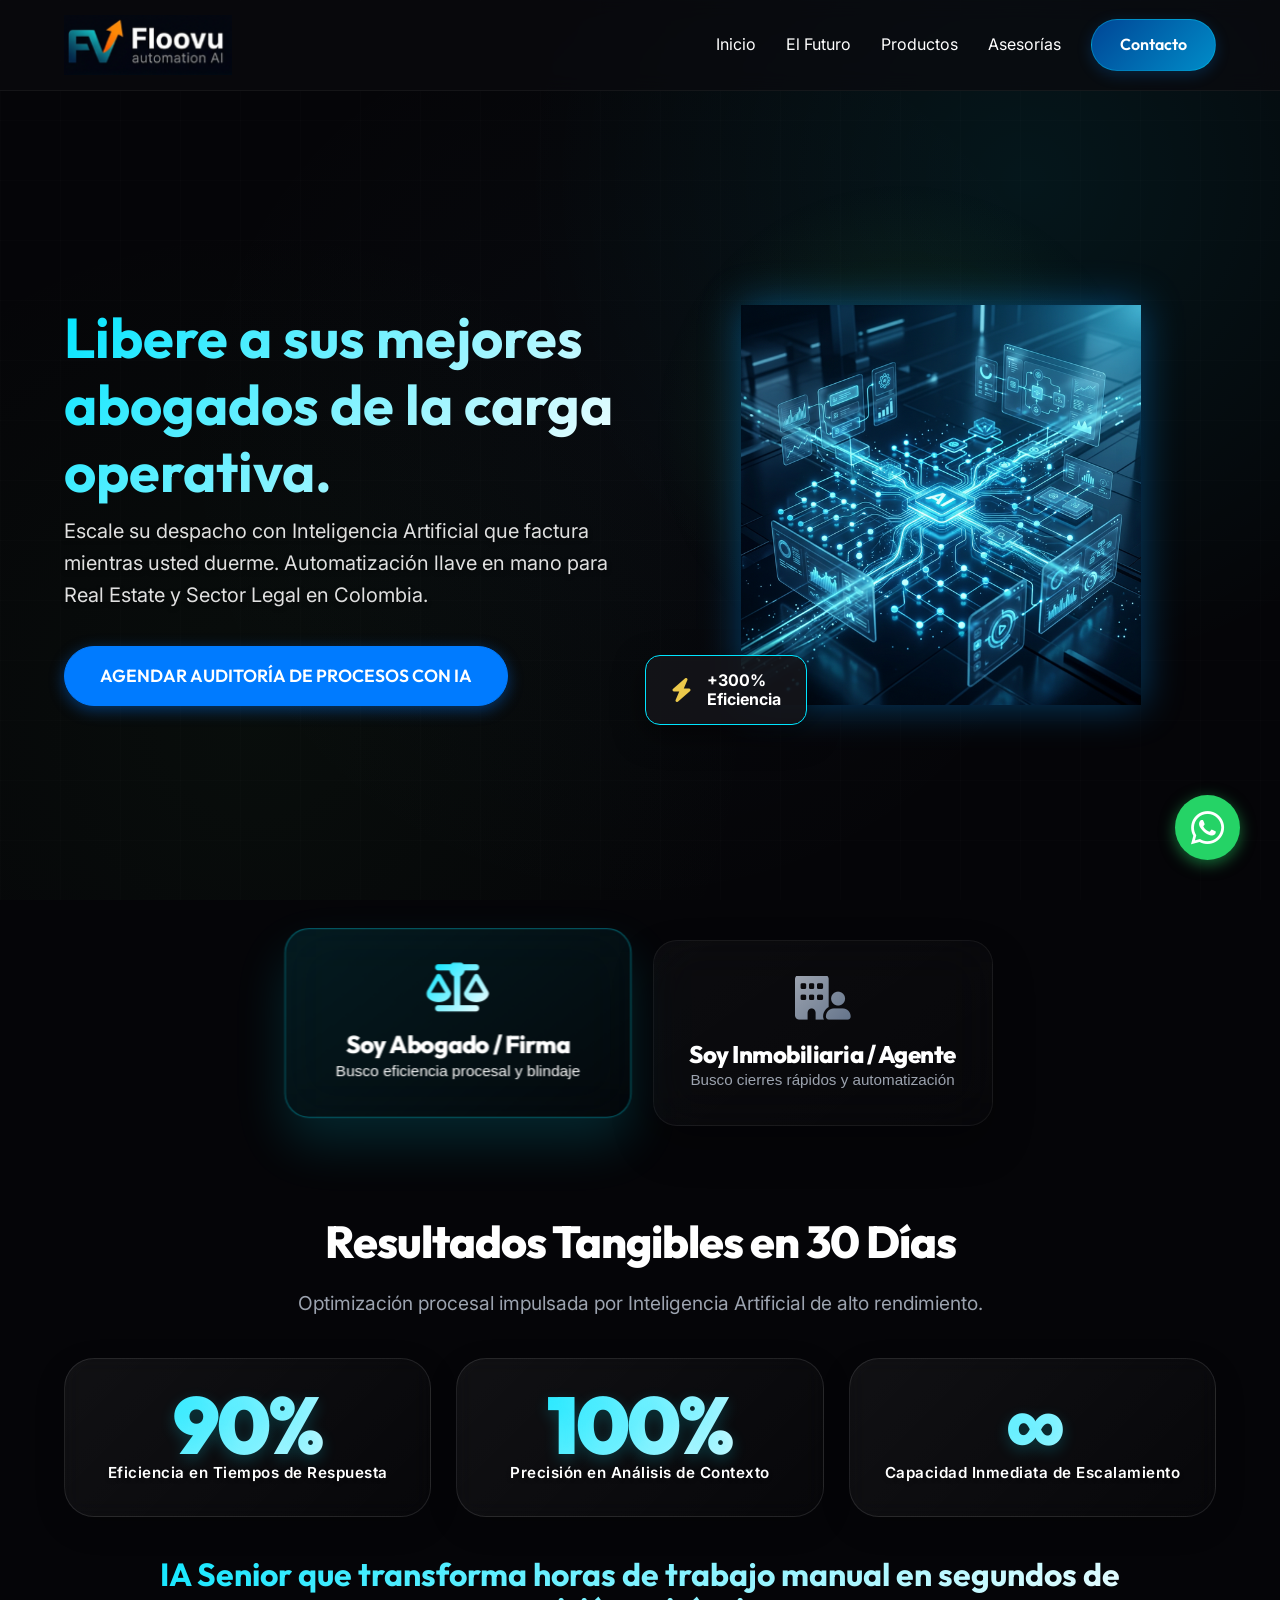
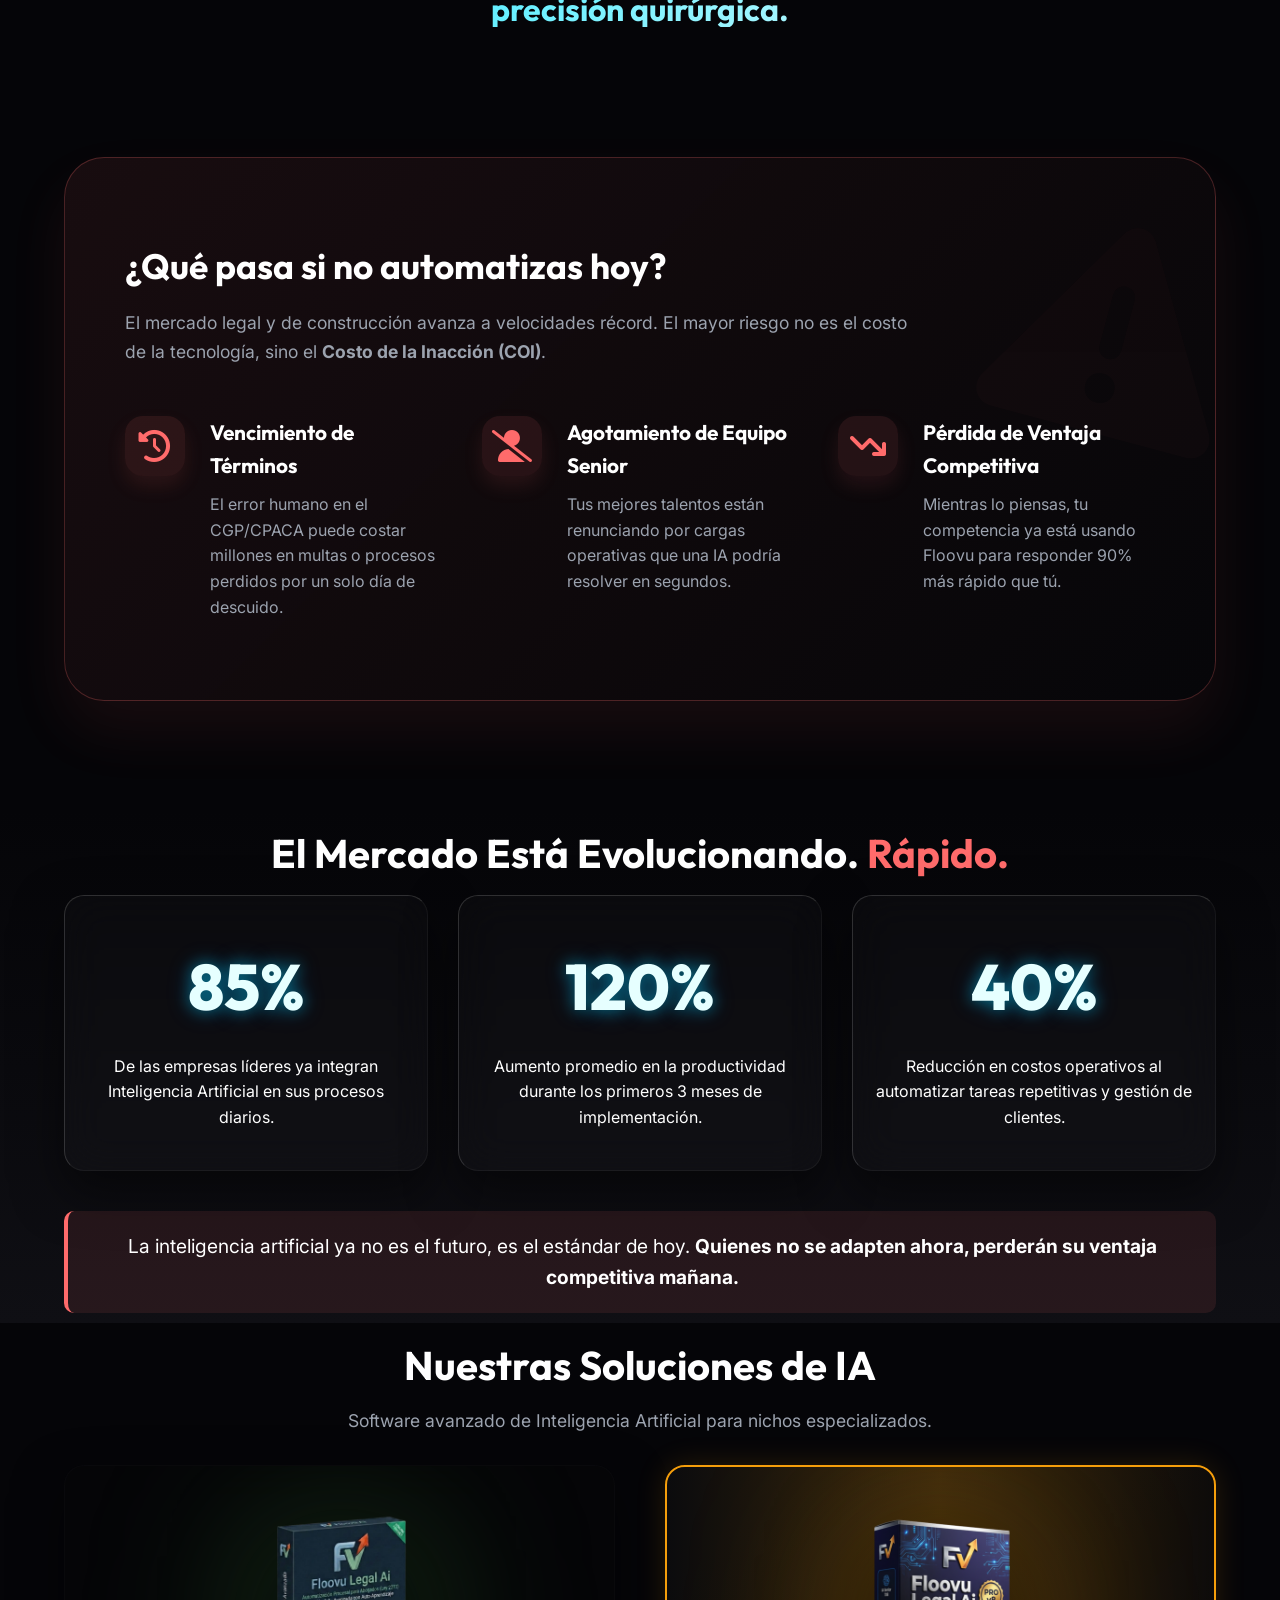
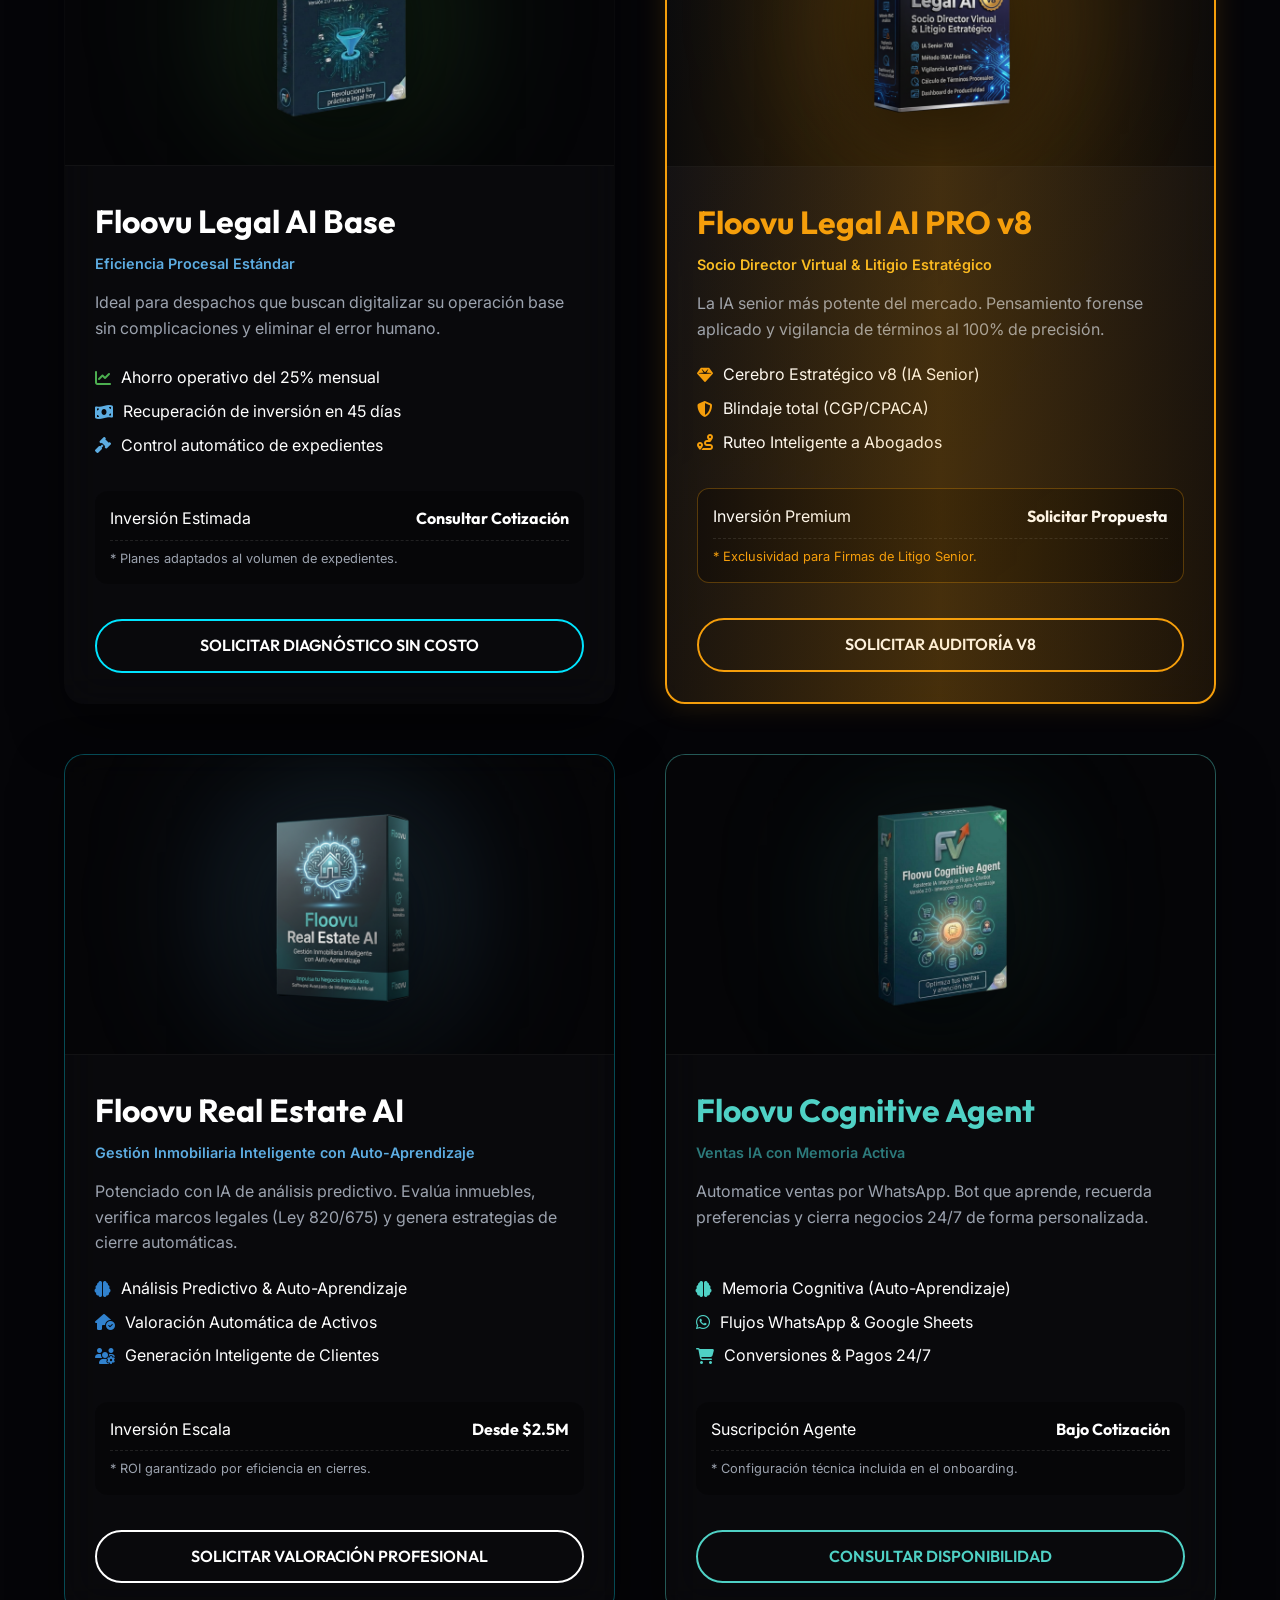
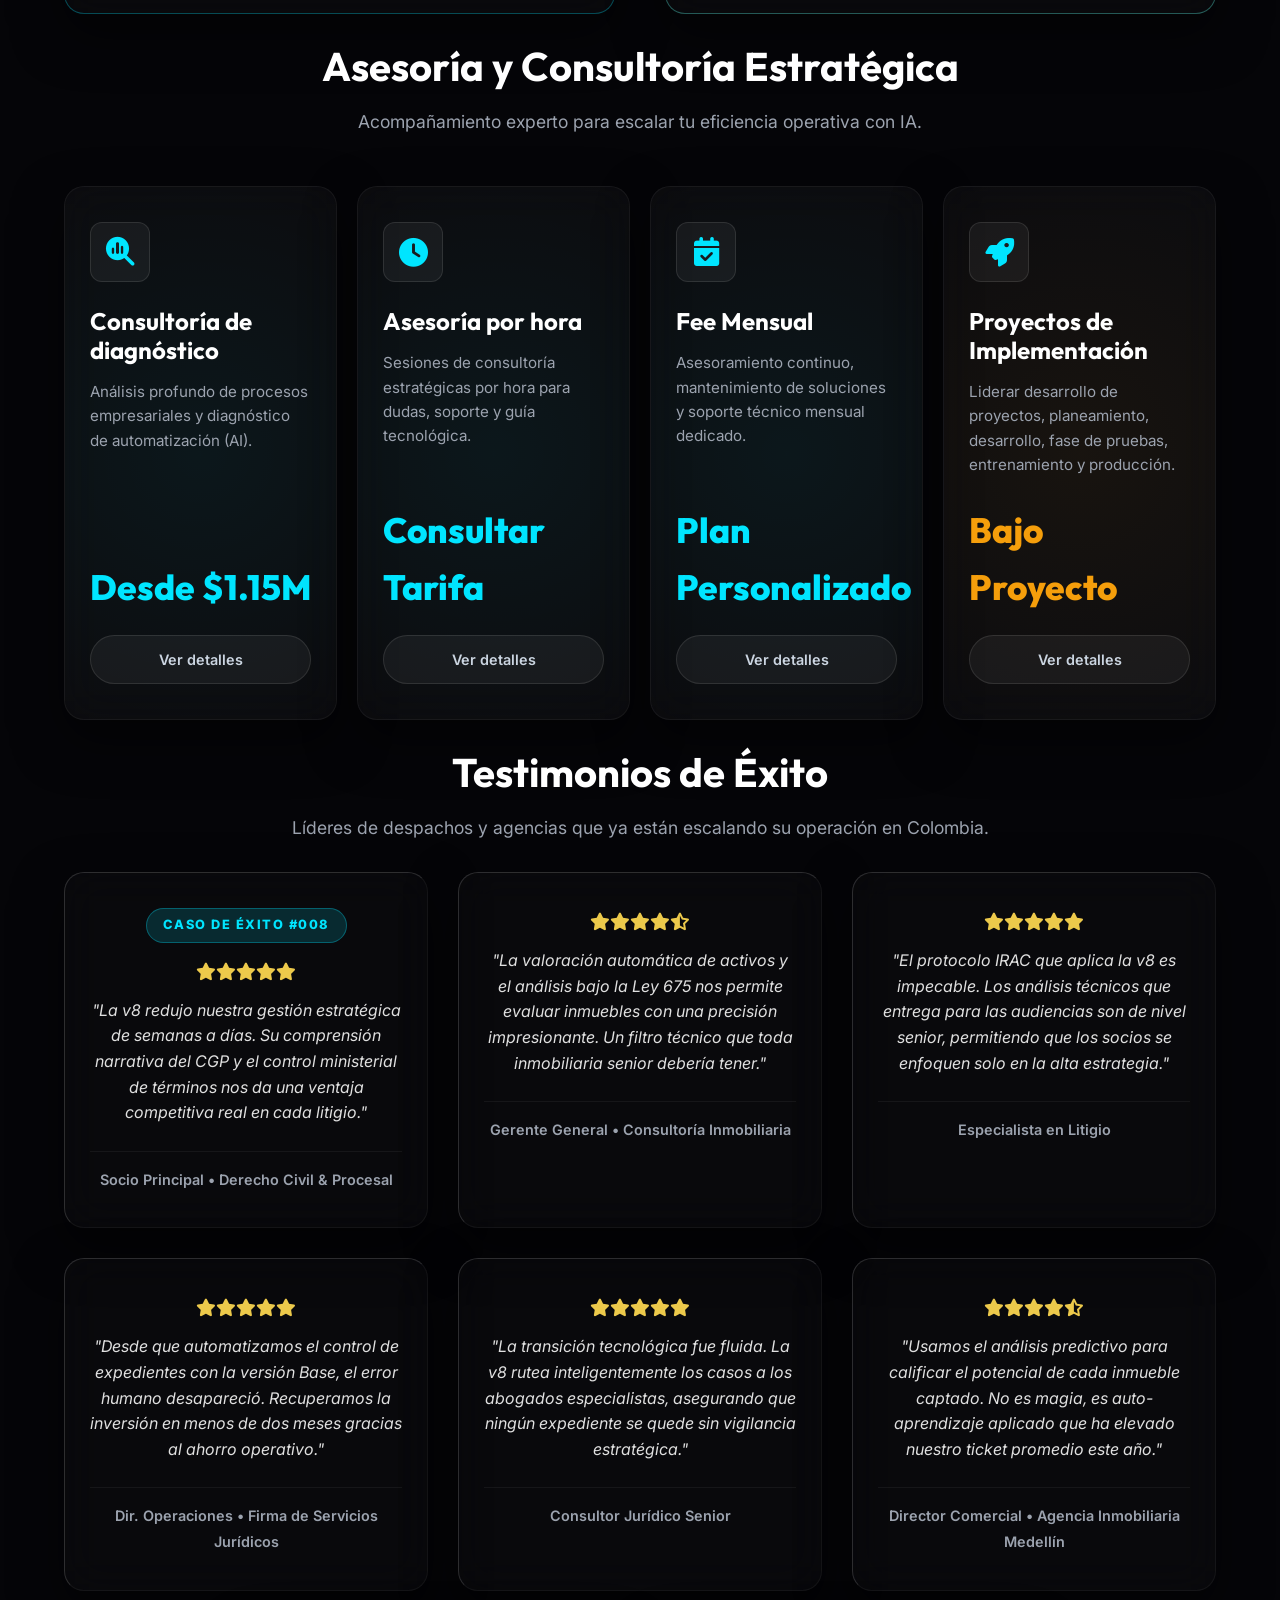
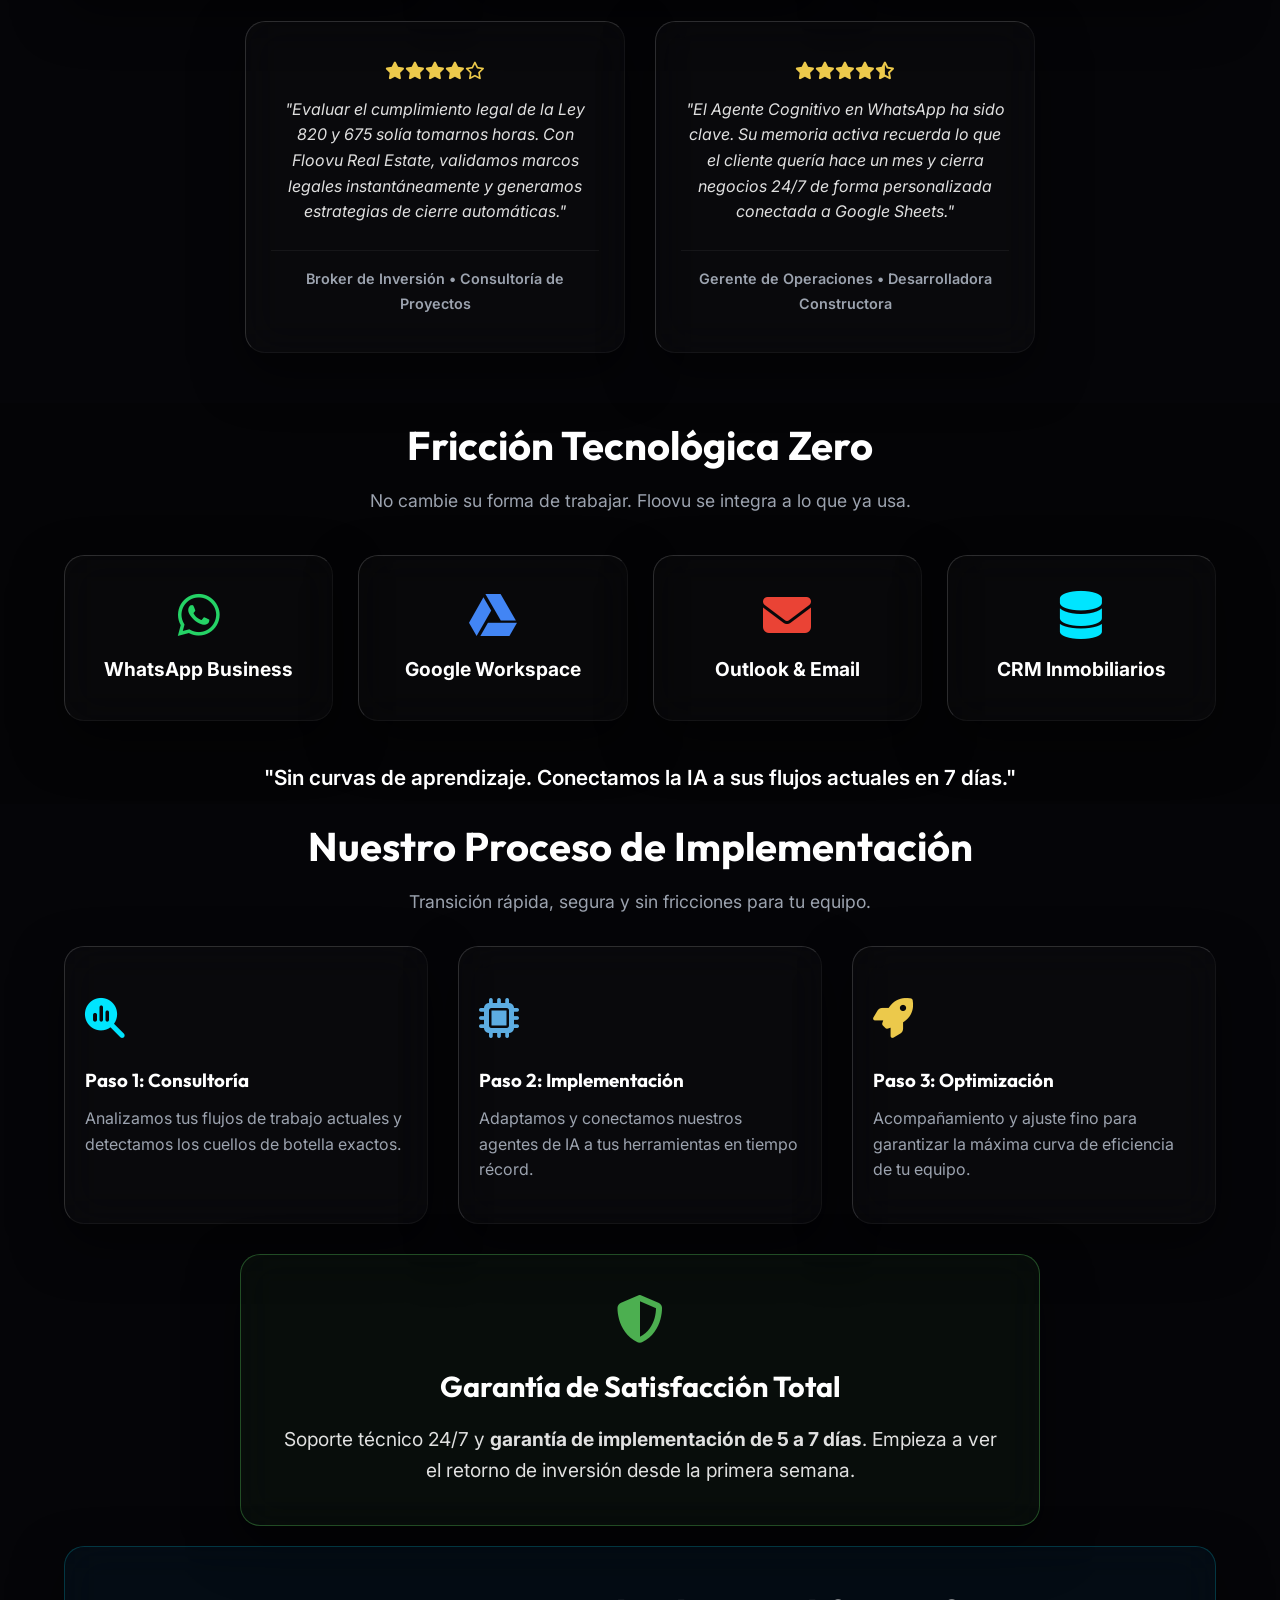
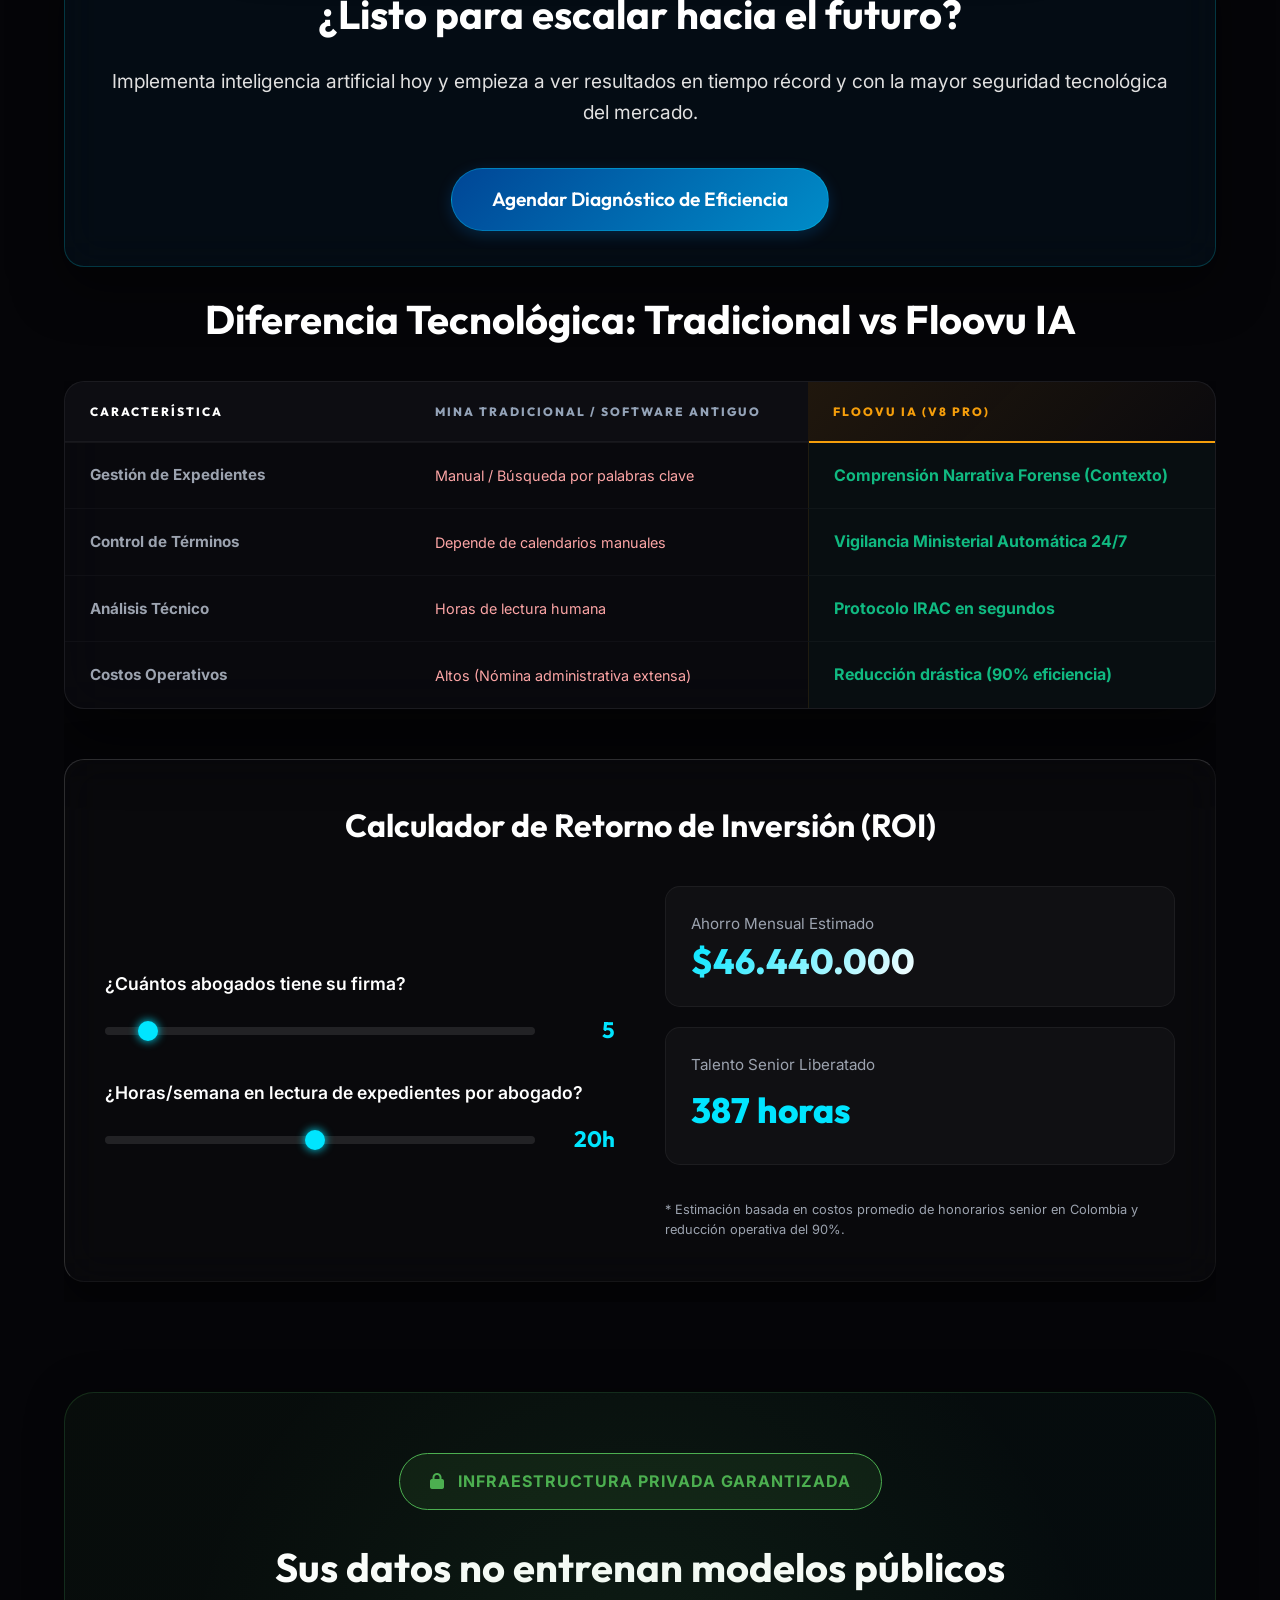
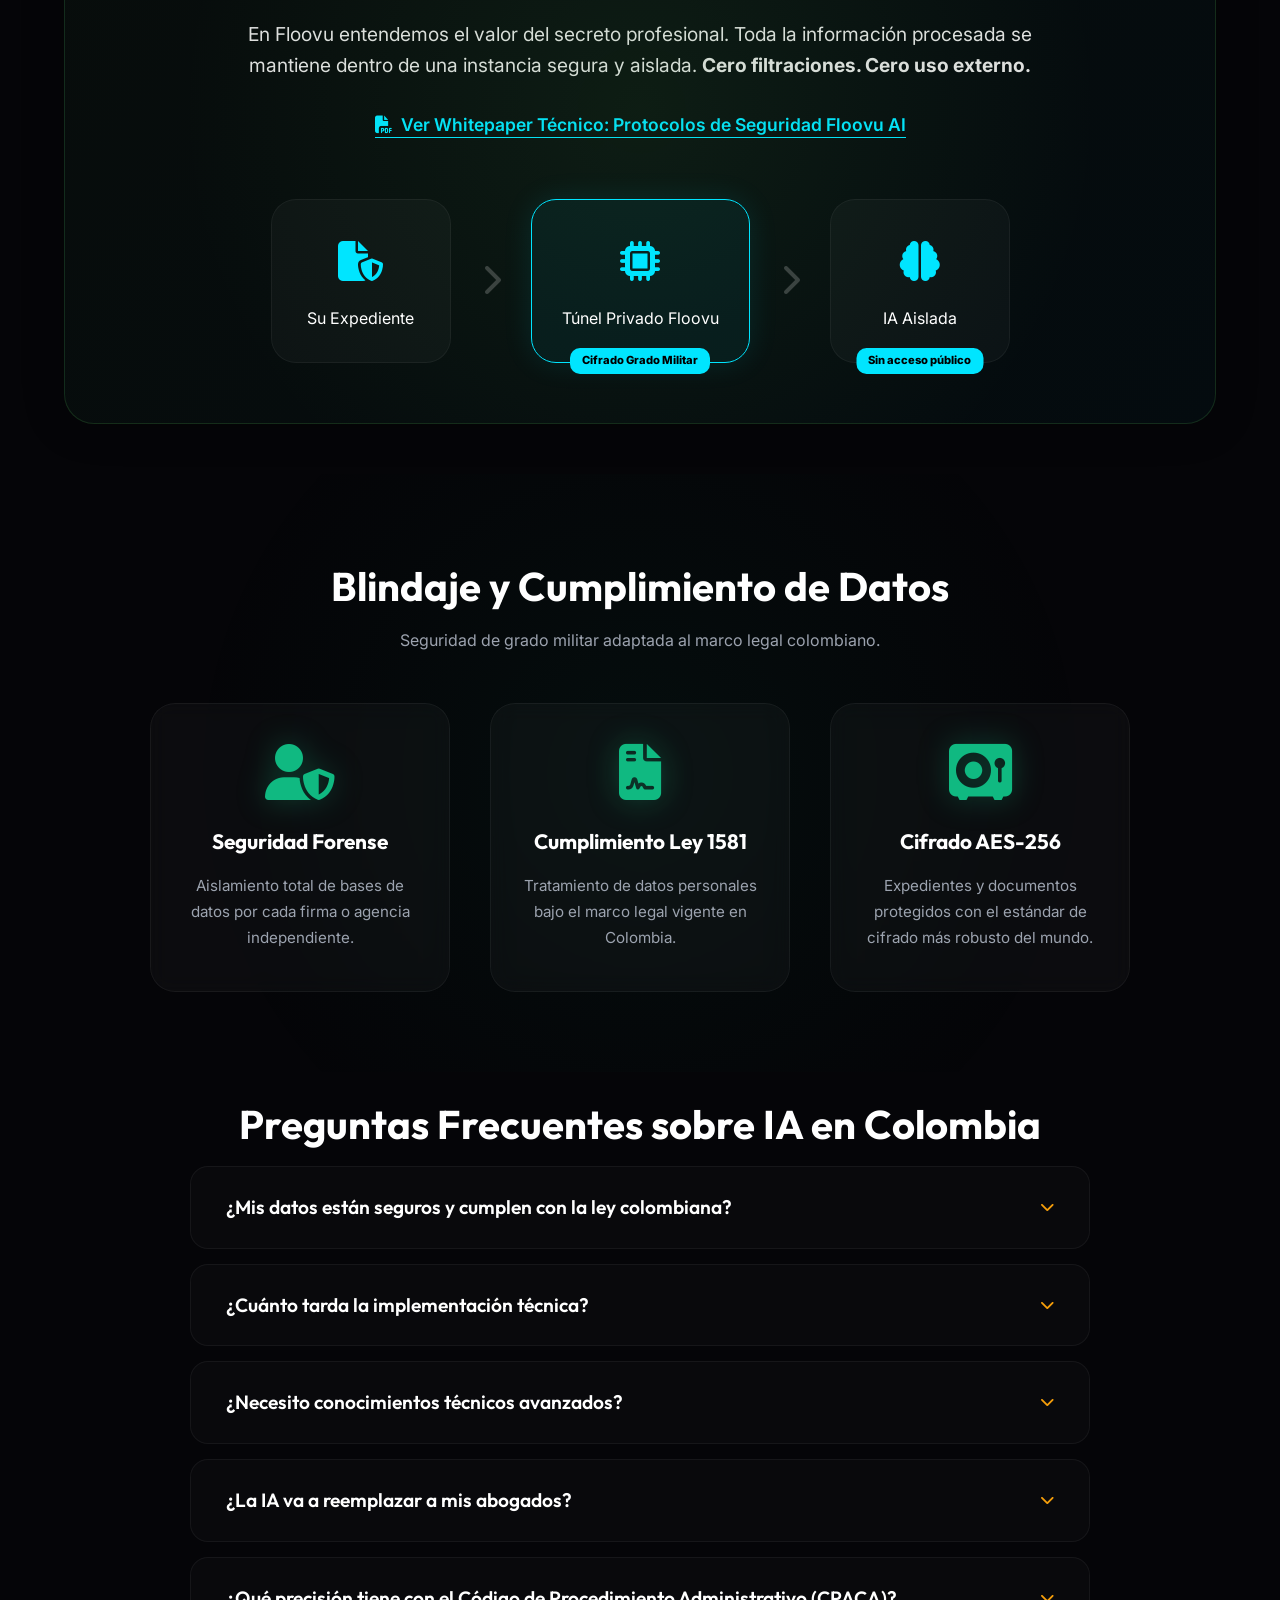
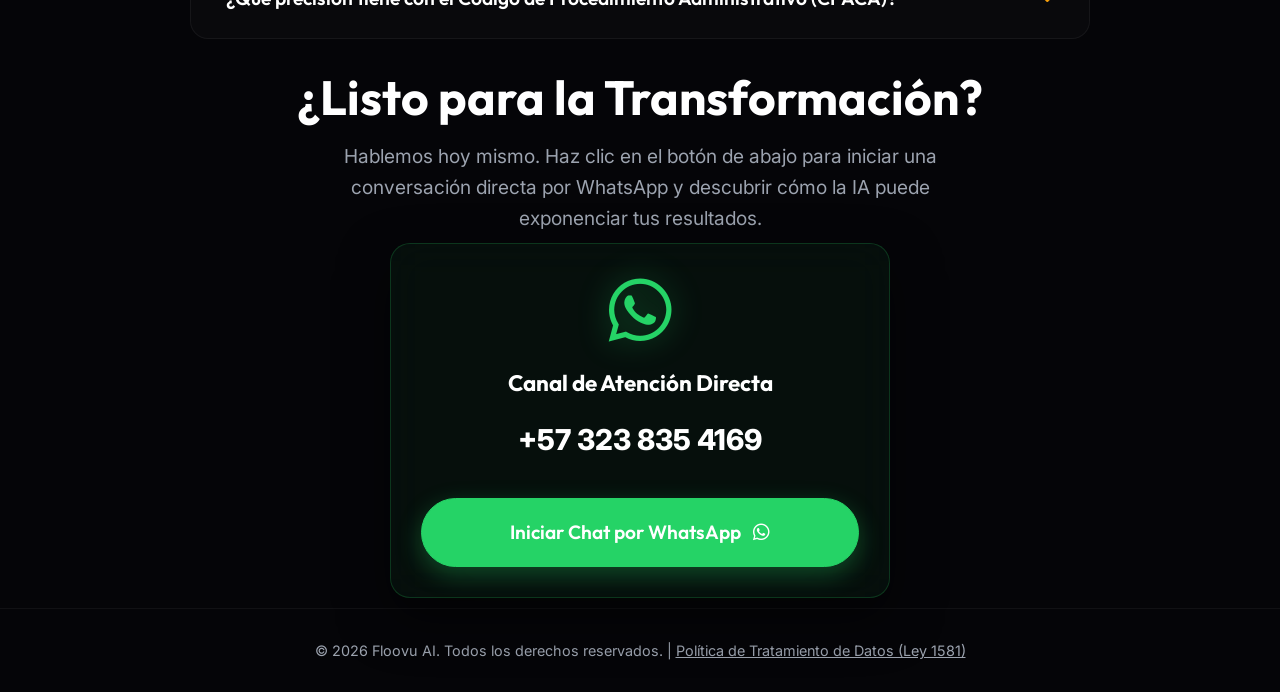
==== index.html @ e055b5ac "Strategic enhancements: Interactive ROI calculator, Zero Friction integrations, and Security Flow vi" ====
<!DOCTYPE html>
<html lang="es">

<head>
    <meta charset="UTF-8">
    <meta name="viewport" content="width=device-width, initial-scale=1.0">
    <meta name="description"
        content="Floovu AI. Soluciones de Inteligencia Artificial para automatización procesal en bufetes legales y agencias de Real Estate. Escala hoy mismo.">
    <meta name="keywords"
        content="Inteligencia artificial, automatizacion, Floovu AI, Legal AI, Real Estate AI, software">
    <meta property="og:title" content="Floovu AI | Automatización Inteligente">
    <meta property="og:description"
        content="Automatiza tus tareas repetitivas y potencia tu crecimiento con Inteligencia Artificial.">
    <meta property="og:type" content="website">
    <link rel="icon" type="image/png" href="images/favicon.png?v=2">
    <link rel="shortcut icon" href="images/favicon.png?v=2">
    <link rel="apple-touch-icon" href="images/favicon.png?v=2">
    <title>Floovu AI | Automatización Inteligente</title>
    <link rel="stylesheet" href="styles.css">
    <link
        href="https://fonts.googleapis.com/css2?family=Inter:wght@300;400;600;800&family=Outfit:wght@400;700&display=swap"
        rel="stylesheet">
    <link rel="stylesheet" href="https://cdnjs.cloudflare.com/ajax/libs/font-awesome/6.4.0/css/all.min.css">
    <link href="https://unpkg.com/aos@2.3.1/dist/aos.css" rel="stylesheet">
</head>

<body>
    <!-- Navbar -->
    <nav class="navbar glassmorphism">
        <div class="container nav-container">
            <a href="#inicio" class="logo-wrapper">
                <img src="images/logo.png" alt="Floovu AI" class="logo-main-img" style="height: 60px; width: auto;">
            </a>
            <ul class="nav-links">
                <li><a href="#inicio">Inicio</a></li>
                <li><a href="#estadisticas">El Futuro</a></li>
                <li><a href="#productos">Productos</a></li>
                <li><a href="#asesorias">Asesorías</a></li>
                <li><a href="#contacto" class="btn btn-primary">Contacto</a></li>
            </ul>
        </div>
    </nav>

    <!-- Inicio / Hero Section -->
    <section id="inicio" class="hero section">
        <div class="container hero-content">
            <div class="hero-text" data-aos="fade-right" data-aos-duration="1000">
                <h1 class="gradient-text" style="line-height: 1.2;">Libere a sus mejores abogados de la carga operativa.
                </h1>
                <p
                    style="color: #e0e0e0; text-shadow: 0 2px 4px rgba(0,0,0,0.5); font-size: 1.25rem; margin-bottom: 35px; line-height: 1.6;">
                    Escale su despacho con Inteligencia Artificial que factura mientras usted duerme. Automatización
                    llave en mano para Real Estate y Sector Legal en Colombia.</p>
                <div class="hero-buttons">
                    <a href="#contacto" class="btn btn-primary btn-cta"
                        style="font-size: 1.1rem; padding: 15px 35px; background: #007BFF; border-color: #007BFF; box-shadow: 0 4px 15px rgba(0,123,255,0.4); text-transform: uppercase;">Agendar Auditoría de Procesos con IA</a>
                </div>
            </div>
            <div class="hero-image glass-panel" data-aos="fade-left" data-aos-duration="1200"
                style="padding: 0; overflow: visible; border: none; background: transparent; backdrop-filter: none; -webkit-backdrop-filter: none; box-shadow: none;">
                <img src="images/hero-new.png" alt="Tecnología Floovu"
                    style="width: 100%; height: auto; max-height: 400px; object-fit: contain; filter: drop-shadow(0 0 20px rgba(0,150,255,0.4)); position: relative; z-index: 1;">
                <div class="hero-stats" style="z-index: 5;">
                    <div class="stat-item">
                        <i class="fa-solid fa-bolt" style="color: #ecc94b;"></i>
                        <span>+300% <br>Eficiencia</span>
                    </div>
                </div>
            </div>
        </div>
        <div class="bg-glow"></div>
    </section>

    <!-- Punto 7: Efecto Espejo (Selector de Perfil) -->
    <section class="section" style="padding-top: 0;">
        <div class="container">
            <div class="profile-selector" data-aos="fade-up">
                <button class="profile-btn active" onclick="filterProfile('legal')">
                    <i class="fa-solid fa-scale-balanced"></i>
                    <div>
                        <h4>Soy Abogado / Firma</h4>
                        <p>Busco eficiencia procesal y blindaje</p>
                    </div>
                </button>
                <button class="profile-btn" onclick="filterProfile('realestate')">
                    <i class="fa-solid fa-building-user"></i>
                    <div>
                        <h4>Soy Inmobiliaria / Agente</h4>
                        <p>Busco cierres rápidos y automatización</p>
                    </div>
                </button>
            </div>
        </div>
    </section>

    <!-- Problema - Solución -->
    <section id="problema" class="section flex-center">
        <div class="container text-center" data-aos="fade-up">
            <h2 style="font-size: 2.8rem; margin-bottom: 10px; color: #fff; font-weight: 800; letter-spacing: -1px;">
                Resultados Tangibles en 30 Días</h2>
            <p
                style="color: var(--text-muted); font-size: 1.2rem; margin-bottom: 25px; max-width: 800px; margin-left: auto; margin-right: auto;">
                Optimización procesal impulsada por Inteligencia Artificial de alto rendimiento.</p>

            <div class="impact-grid">
                <div class="impact-card">
                    <span class="impact-percent gradient-text">90%</span>
                    <p style="color: #fff; font-weight: 600;">Eficiencia en Tiempos de Respuesta</p>
                </div>
                <div class="impact-card">
                    <span class="impact-percent gradient-text">100%</span>
                    <p style="color: #fff; font-weight: 600;">Precisión en Análisis de Contexto</p>
                </div>
                <div class="impact-card">
                    <span class="impact-percent gradient-text">∞</span>
                    <p style="color: #fff; font-weight: 600;">Capacidad Inmediata de Escalamiento</p>
                </div>
            </div>

            <h3 class="gradient-text" style="font-size: 2rem; margin-top: 40px; padding: 0 5%; font-weight: 700;">IA
                Senior que transforma horas de trabajo manual en segundos de precisión quirúrgica.</h3>
        </div>
    </section>

    <!-- Punto 1: Costo de Inacción (COI) -->
    <section id="coi" class="section">
        <div class="container">
            <div class="coi-section" data-aos="zoom-in">
                <h2 style="font-size: 2.2rem; color: #fff; margin-bottom: 15px;">¿Qué pasa si no automatizas hoy?</h2>
                <p style="color: var(--text-muted); font-size: 1.1rem; max-width: 800px;">El mercado legal y de construcción avanza a velocidades récord. El mayor riesgo no es el costo de la tecnología, sino el <strong>Costo de la Inacción (COI)</strong>.</p>
                
                <div class="coi-grid">
                    <div class="coi-item">
                        <div class="coi-icon"><i class="fa-solid fa-clock-rotate-left"></i></div>
                        <div class="coi-text">
                            <h4>Vencimiento de Términos</h4>
                            <p>El error humano en el CGP/CPACA puede costar millones en multas o procesos perdidos por un solo día de descuido.</p>
                        </div>
                    </div>
                    <div class="coi-item">
                        <div class="coi-icon"><i class="fa-solid fa-user-slash"></i></div>
                        <div class="coi-text">
                            <h4>Agotamiento de Equipo Senior</h4>
                            <p>Tus mejores talentos están renunciando por cargas operativas que una IA podría resolver en segundos.</p>
                        </div>
                    </div>
                    <div class="coi-item">
                        <div class="coi-icon"><i class="fa-solid fa-arrow-trend-down"></i></div>
                        <div class="coi-text">
                            <h4>Pérdida de Ventaja Competitiva</h4>
                            <p>Mientras lo piensas, tu competencia ya está usando Floovu para responder 90% más rápido que tú.</p>
                        </div>
                    </div>
                </div>
            </div>
        </div>
    </section>

    <!-- Urgency & Statistics -->
    <section id="estadisticas" class="statistics section">
        <div class="container text-center">
            <h2 class="sub-heading" data-aos="fade-up">El Mercado Está Evolucionando. <span
                    class="warning-text">Rápido.</span></h2>
            <div class="stats-grid">
                <div class="stat-card glass-panel fade-up" data-aos="zoom-in" data-aos-delay="100">
                    <div class="stat-number">85%</div>
                    <p>De las empresas líderes ya integran Inteligencia Artificial en sus procesos diarios.</p>
                </div>
                <div class="stat-card glass-panel fade-up delay-1" data-aos="zoom-in" data-aos-delay="250">
                    <div class="stat-number">120%</div>
                    <p>Aumento promedio en la productividad durante los primeros 3 meses de implementación.</p>
                </div>
                <div class="stat-card glass-panel fade-up delay-2" data-aos="zoom-in" data-aos-delay="400">
                    <div class="stat-number">40%</div>
                    <p>Reducción en costos operativos al automatizar tareas repetitivas y gestión de clientes.</p>
                </div>
            </div>
            <p class="urgency-message" data-aos="fade-up">La inteligencia artificial ya no es el futuro, es el estándar
                de hoy.
                <strong>Quienes no se adapten ahora, perderán su ventaja competitiva mañana.</strong>
            </p>
        </div>
    </section>

    <!-- Productos Section -->
    <section id="productos" class="products section">
        <div class="container">
            <h2 class="section-title text-center" data-aos="fade-up">Nuestras Soluciones de IA</h2>
            <p class="section-subtitle text-center" data-aos="fade-up" data-aos-delay="100">Software avanzado de
                Inteligencia Artificial para nichos
                especializados.</p>

            <div class="products-grid">
                <!-- Legal AI -->
                <div class="product-card glass-panel legal-card profile-legal" data-aos="flip-left" data-aos-duration="1000">
                    <div class="product-image-container shimmer-ia">
                        <a href="legal-ai-base.html" target="_blank"
                            style="display: flex; align-items: center; justify-content: center; width: 100%; height: 100%; z-index: 10; position: relative; text-decoration: none;">
                            <img src="images/legal-ai.png" alt="Floovu Legal AI Colombia"
                                class="product-img parallax-img">
                            <div class="glow-effect green-glow" style="pointer-events: none;"></div>
                        </a>
                    </div>
                    <div class="product-info">
                        <h3>Floovu Legal AI Base</h3>
                        <p class="version">Eficiencia Procesal Estándar</p>
                        <p class="product-desc">Ideal para despachos que buscan digitalizar su operación base sin
                            complicaciones y eliminar el error humano.</p>

                        <ul class="features-list">
                            <li><i class="fa-solid fa-chart-line" style="color: #4CAF50;"></i> Ahorro operativo del 25%
                                mensual</li>
                            <li><i class="fa-solid fa-money-bill-wave"></i> Recuperación de inversión en 45 días</li>
                            <li><i class="fa-solid fa-gavel"></i> Control automático de expedientes</li>
                        </ul>

                        <div class="pricing">
                            <div class="price-item">
                                <span class="label">Inversión Estimada</span>
                                <span class="amount">Consultar Cotización</span>
                            </div>
                            <div class="price-item" style="border: none;">
                                <p style="font-size: 0.8rem; color: var(--text-muted); width: 100%;">* Planes adaptados al volumen de expedientes.</p>
                            </div>
                        </div>
                        <a href="#contacto" class="btn btn-outline border-green">SOLICITAR DIAGNÓSTICO SIN COSTO</a>
                    </div>
                </div>

                <!-- Legal AI PRO v8 (NUEVO - PREMIUM) -->
                <div class="product-card glass-panel premium-card profile-legal" data-aos="zoom-in" data-aos-duration="1200">
                    <div class="product-image-container shimmer-ia">
                        <a href="legal-ai-pro-v8.html" target="_blank"
                            style="display: flex; align-items: center; justify-content: center; width: 100%; height: 100%; z-index: 10; position: relative; text-decoration: none;">
                            <img src="images/legal-ai-pro-v8.png" alt="Floovu Legal AI PRO v8 Premium"
                                class="product-img parallax-img">
                            <div class="glow-effect gold-glow" style="pointer-events: none;"></div>
                        </a>
                    </div>
                    <div class="product-info">
                        <h3 style="color: #f59e0b;">Floovu Legal AI PRO v8</h3>
                        <p class="version" style="color: #fbbf24;">Socio Director Virtual & Litigio Estratégico</p>
                        <p class="product-desc">La IA senior más potente del mercado. Pensamiento forense aplicado y
                            vigilancia de términos al 100% de precisión.</p>

                        <ul class="features-list">
                            <li><i class="fa-solid fa-gem" style="color: #f59e0b;"></i> Cerebro Estratégico v8 (IA
                                Senior)</li>
                            <li><i class="fa-solid fa-shield-halved" style="color: #f59e0b;"></i> Blindaje total
                                (CGP/CPACA)</li>
                            <li><i class="fa-solid fa-route" style="color: #f59e0b;"></i> Ruteo Inteligente a Abogados
                            </li>
                        </ul>

                        </ul>

                        <div class="pricing shimmer-ia" style="border: 1px solid rgba(245, 158, 11, 0.3);">
                            <div class="price-item">
                                <span class="label">Inversión Premium</span>
                                <span class="amount">Solicitar Propuesta</span>
                            </div>
                            <div class="price-item" style="border: none;">
                                <p style="font-size: 0.8rem; color: #f59e0b; width: 100%;">* Exclusividad para Firmas de Litigo Senior.</p>
                            </div>
                        </div>
                        <a href="legal-ai-pro-v8.html" target="_blank" class="btn btn-outline border-gold">SOLICITAR AUDITORÍA V8</a>
                    </div>
                </div>

                <!-- Real Estate AI -->
                <div class="product-card glass-panel real-estate-card profile-realestate" data-aos="flip-right" data-aos-duration="1000">
                    <div class="product-image-container shimmer-ia">
                        <a href="real-estate.html" target="_blank"
                            style="display: flex; align-items: center; justify-content: center; width: 100%; height: 100%; z-index: 10; position: relative; text-decoration: none;">
                            <img src="images/real-estate-ai.png" alt="Floovu Real Estate AI Colombia"
                                class="product-img parallax-img">
                            <div class="glow-effect blue-glow" style="pointer-events: none;"></div>
                        </a>
                    </div>
                    <div class="product-info">
                        <h3>Floovu Real Estate AI</h3>
                        <p class="version">Gestión Inmobiliaria Inteligente con Auto-Aprendizaje</p>
                        <p class="product-desc">Potenciado con IA de análisis predictivo. Evalúa inmuebles, verifica marcos legales (Ley 820/675) y genera estrategias de cierre automáticas.</p>

                        <ul class="features-list">
                            <li><i class="fa-solid fa-brain" style="color: #3182ce;"></i> Análisis Predictivo & Auto-Aprendizaje</li>
                            <li><i class="fa-solid fa-house-circle-check" style="color: #3182ce;"></i> Valoración Automática de Activos</li>
                            <li><i class="fa-solid fa-users-gear" style="color: #3182ce;"></i> Generación Inteligente de Clientes</li>
                        </ul>

                        <div class="pricing">
                            <div class="price-item">
                                <span class="label">Inversión Escala</span>
                                <span class="amount">Desde $2.5M</span>
                            </div>
                            <div class="price-item" style="border: none;">
                                <p style="font-size: 0.8rem; color: var(--text-muted); width: 100%;">* ROI garantizado por eficiencia en cierres.</p>
                            </div>
                        </div>
                        <a href="#contacto" class="btn btn-outline border-blue">SOLICITAR VALORACIÓN PROFESIONAL</a>
                    </div>
                </div>

                <!-- Cognitive Agent -->
                <div class="product-card glass-panel profile-legal profile-realestate" data-aos="flip-up" data-aos-duration="1200" style="border-color: rgba(79, 209, 197, 0.4);">
                    <div class="product-image-container shimmer-ia">
                        <a href="cognitive-agent.html" target="_blank"
                            style="display: flex; align-items: center; justify-content: center; width: 100%; height: 100%; z-index: 10; position: relative; text-decoration: none;">
                            <img src="images/cognitive-agent.png" alt="Floovu Cognitive Agent"
                                class="product-img parallax-img" style="border-radius: 12px; height: 100%; width: auto; object-fit: contain;">
                            <div class="glow-effect" style="pointer-events: none; background: radial-gradient(circle, rgba(79, 209, 197, 0.4) 0%, transparent 70%);"></div>
                        </a>
                    </div>
                    <div class="product-info">
                        <h3 style="color: #4FD1C5;">Floovu Cognitive Agent</h3>
                        <p class="version" style="color: #2C7A7B;">Ventas IA con Memoria Activa</p>
                        <p class="product-desc">Automatice ventas por WhatsApp. Bot que aprende, recuerda preferencias y cierra negocios 24/7 de forma personalizada.</p>

                        <ul class="features-list">
                            <li><i class="fa-solid fa-brain" style="color: #4FD1C5;"></i> Memoria Cognitiva (Auto-Aprendizaje)</li>
                            <li><i class="fa-brands fa-whatsapp" style="color: #4FD1C5;"></i> Flujos WhatsApp & Google Sheets</li>
                            <li><i class="fa-solid fa-cart-shopping" style="color: #4FD1C5;"></i> Conversiones & Pagos 24/7</li>
                        </ul>

                        <div class="pricing">
                            <div class="price-item">
                                <span class="label">Suscripción Agente</span>
                                <span class="amount">Bajo Cotización</span>
                            </div>
                            <div class="price-item" style="border: none;">
                                <p style="font-size: 0.8rem; color: var(--text-muted); width: 100%;">* Configuración técnica incluida en el onboarding.</p>
                            </div>
                        </div>
                        <a href="cognitive-agent.html" target="_blank" class="btn btn-outline" style="border-color: #4FD1C5; color: #4FD1C5;">CONSULTAR DISPONIBILIDAD</a>
                    </div>
                </div>
            </div>
        </div>
    </section>

    <!-- Asesoría y Consultoría -->
    <section id="asesorias" class="section">
        <div class="container">
            <h2 class="section-title text-center" data-aos="fade-up">Asesoría y Consultoría Estratégica</h2>
            <p class="section-subtitle text-center" data-aos="fade-up">Acompañamiento experto para escalar tu eficiencia
                operativa con IA.</p>

            <div class="consulting-grid">
                <!-- Diagnóstico -->
                <div class="consulting-card glass-panel highlight-cyan" data-aos="fade-up">
                    <div class="consulting-icon-box"><i class="fa-solid fa-magnifying-glass-chart"></i></div>
                    <h3>Consultoría de diagnóstico</h3>
                    <p>Análisis profundo de procesos empresariales y diagnóstico de automatización (AI).</p>
                    <div class="price">Desde $1.15M</div>
                    <a href="#contacto" class="consulting-btn">Ver detalles</a>
                </div>

                <!-- Por Hora -->
                <div class="consulting-card glass-panel highlight-cyan" data-aos="fade-up" data-aos-delay="100">
                    <div class="consulting-icon-box"><i class="fa-solid fa-clock"></i></div>
                    <h3>Asesoría por hora</h3>
                    <p>Sesiones de consultoría estratégicas por hora para dudas, soporte y guía tecnológica.</p>
                    <div class="price">Consultar Tarifa</div>
                    <a href="#contacto" class="consulting-btn">Ver detalles</a>
                </div>

                <!-- Fee Mensual -->
                <div class="consulting-card glass-panel highlight-cyan" data-aos="fade-up" data-aos-delay="200">
                    <div class="consulting-icon-box"><i class="fa-solid fa-calendar-check"></i></div>
                    <h3>Fee Mensual</h3>
                    <p>Asesoramiento continuo, mantenimiento de soluciones y soporte técnico mensual dedicado.</p>
                    <div class="price">Plan Personalizado</div>
                    <a href="#contacto" class="consulting-btn">Ver detalles</a>
                </div>

                <!-- Proyectos -->
                <div class="consulting-card glass-panel highlight-orange" data-aos="fade-up" data-aos-delay="300">
                    <div class="consulting-icon-box"><i class="fa-solid fa-rocket"></i></div>
                    <h3>Proyectos de Implementación</h3>
                    <p>Liderar desarrollo de proyectos, planeamiento, desarrollo, fase de pruebas, entrenamiento y
                        producción.</p>
                    <div class="price">Bajo Proyecto</div>
                    <a href="#contacto" class="consulting-btn">Ver detalles</a>
                </div>
            </div>
        </div>
    </section>

    <!-- Testimonios Section -->
    <section id="testimonios" class="section testimonials">
        <div class="container text-center">
            <h2 class="sub-heading" data-aos="fade-up">Testimonios de Éxito</h2>
            <p class="section-subtitle" data-aos="fade-up" data-aos-delay="100">Líderes de despachos y agencias que ya
                están escalando su operación en Colombia.</p>

            <div class="stats-grid"
                style="margin-top: 20px; display: flex; flex-wrap: wrap; justify-content: center; gap: 30px;">
                <!-- Testimonio 1 (Legal PRO v8) -->
                <div class="testimonial-card glass-panel fade-up profile-legal" data-aos="zoom-in" data-aos-delay="150"
                    style="padding: 35px 25px; flex: 1; min-width: 320px; max-width: 380px;">
                    <div class="case-tag">Caso de Éxito #008</div>
                    <div class="stars" style="color: #ecc94b; margin-bottom: 12px; font-size: 1.1rem;">
                        <i class="fa-solid fa-star"></i><i class="fa-solid fa-star"></i><i
                            class="fa-solid fa-star"></i><i class="fa-solid fa-star"></i><i
                            class="fa-solid fa-star"></i>
                    </div>
                    <p
                        style="font-style: italic; color: #e0e0e0; margin-bottom: 25px; font-size: 1rem; line-height: 1.6;">
                        "La v8 redujo nuestra gestión estratégica de semanas a días. Su comprensión narrativa del CGP y el control ministerial de términos nos da una ventaja competitiva real en cada litigio."</p>
                    <div class="author-info"
                        style="display: flex; align-items: center; justify-content: center; gap: 12px; border-top: 1px solid rgba(255,255,255,0.05); padding-top: 15px;">
                        <div style="text-align: center;">
                            <span style="font-size: 0.9rem; color: var(--text-muted); font-weight: 600;">Socio Principal • Derecho Civil & Procesal</span>
                        </div>
                    </div>
                </div>

                <!-- Testimonio 2 (Real Estate AI) -->
                <div class="testimonial-card glass-panel fade-up delay-1 profile-realestate" data-aos="zoom-in" data-aos-delay="250"
                    style="padding: 35px 25px; flex: 1; min-width: 320px; max-width: 380px;">
                    <div class="stars" style="color: #ecc94b; margin-bottom: 12px; font-size: 1.1rem;">
                        <i class="fa-solid fa-star"></i><i class="fa-solid fa-star"></i><i
                            class="fa-solid fa-star"></i><i class="fa-solid fa-star"></i><i
                            class="fa-solid fa-star-half-stroke"></i>
                    </div>
                    <p
                        style="font-style: italic; color: #e0e0e0; margin-bottom: 25px; font-size: 1rem; line-height: 1.6;">
                        "La valoración automática de activos y el análisis bajo la Ley 675 nos permite evaluar inmuebles con una precisión impresionante. Un filtro técnico que toda inmobiliaria senior debería tener."</p>
                    <div class="author-info"
                        style="display: flex; align-items: center; justify-content: center; gap: 12px; border-top: 1px solid rgba(255,255,255,0.05); padding-top: 15px;">
                        <div style="text-align: center;">
                            <span style="font-size: 0.9rem; color: var(--text-muted); font-weight: 600;">Gerente General • Consultoría Inmobiliaria</span>
                        </div>
                    </div>
                </div>

                <!-- Testimonio 3 (Legal PRO v8) -->
                <div class="testimonial-card glass-panel fade-up delay-2 profile-legal" data-aos="zoom-in" data-aos-delay="350"
                    style="padding: 35px 25px; flex: 1; min-width: 320px; max-width: 380px;">
                    <div class="stars" style="color: #ecc94b; margin-bottom: 12px; font-size: 1.1rem;">
                        <i class="fa-solid fa-star"></i><i class="fa-solid fa-star"></i><i
                            class="fa-solid fa-star"></i><i class="fa-solid fa-star"></i><i
                            class="fa-solid fa-star"></i>
                    </div>
                    <p
                        style="font-style: italic; color: #e0e0e0; margin-bottom: 25px; font-size: 1rem; line-height: 1.6;">
                        "El protocolo IRAC que aplica la v8 es impecable. Los análisis técnicos que entrega para las audiencias son de nivel senior, permitiendo que los socios se enfoquen solo en la alta estrategia."</p>
                    <div class="author-info"
                        style="display: flex; align-items: center; justify-content: center; gap: 12px; border-top: 1px solid rgba(255,255,255,0.05); padding-top: 15px;">
                        <div style="text-align: center;">
                            <span style="font-size: 0.9rem; color: var(--text-muted); font-weight: 600;">Especialista en Litigio</span>
                        </div>
                    </div>
                </div>

                <!-- Testimonio 4 (Legal AI Base) -->
                <div class="testimonial-card glass-panel fade-up delay-3 profile-legal" data-aos="zoom-in" data-aos-delay="450"
                    style="padding: 35px 25px; flex: 1; min-width: 320px; max-width: 380px;">
                    <div class="stars" style="color: #ecc94b; margin-bottom: 12px; font-size: 1.1rem;">
                        <i class="fa-solid fa-star"></i><i class="fa-solid fa-star"></i><i
                            class="fa-solid fa-star"></i><i class="fa-solid fa-star"></i><i
                            class="fa-solid fa-star"></i>
                    </div>
                    <p
                        style="font-style: italic; color: #e0e0e0; margin-bottom: 25px; font-size: 1rem; line-height: 1.6;">
                        "Desde que automatizamos el control de expedientes con la versión Base, el error humano desapareció. Recuperamos la inversión en menos de dos meses gracias al ahorro operativo."</p>
                    <div class="author-info"
                        style="display: flex; align-items: center; justify-content: center; gap: 12px; border-top: 1px solid rgba(255,255,255,0.05); padding-top: 15px;">
                        <div style="text-align: center;">
                            <span style="font-size: 0.9rem; color: var(--text-muted); font-weight: 600;">Dir. Operaciones • Firma de Servicios Jurídicos</span>
                        </div>
                    </div>
                </div>

                <!-- Testimonio 5 (Legal PRO v8) -->
                <div class="testimonial-card glass-panel fade-up delay-4 profile-legal" data-aos="zoom-in" data-aos-delay="550"
                    style="padding: 35px 25px; flex: 1; min-width: 320px; max-width: 380px;">
                    <div class="stars" style="color: #ecc94b; margin-bottom: 12px; font-size: 1.1rem;">
                        <i class="fa-solid fa-star"></i><i class="fa-solid fa-star"></i><i
                            class="fa-solid fa-star"></i><i class="fa-solid fa-star"></i><i
                            class="fa-solid fa-star"></i>
                    </div>
                    <p
                        style="font-style: italic; color: #e0e0e0; margin-bottom: 25px; font-size: 1rem; line-height: 1.6;">
                        "La transición tecnológica fue fluida. La v8 rutea inteligentemente los casos a los abogados especialistas, asegurando que ningún expediente se quede sin vigilancia estratégica."</p>
                    <div class="author-info"
                        style="display: flex; align-items: center; justify-content: center; gap: 12px; border-top: 1px solid rgba(255,255,255,0.05); padding-top: 15px;">
                        <div style="text-align: center;">
                            <span style="font-size: 0.9rem; color: var(--text-muted); font-weight: 600;">Consultor Jurídico Senior</span>
                        </div>
                    </div>
                </div>

                <!-- Testimonio 6 (Real Estate AI) -->
                <div class="testimonial-card glass-panel fade-up profile-realestate" data-aos="zoom-in" data-aos-delay="600"
                    style="padding: 35px 25px; flex: 1; min-width: 320px; max-width: 380px;">
                    <div class="stars" style="color: #ecc94b; margin-bottom: 12px; font-size: 1.1rem;">
                        <i class="fa-solid fa-star"></i><i class="fa-solid fa-star"></i><i
                            class="fa-solid fa-star"></i><i class="fa-solid fa-star"></i><i
                            class="fa-solid fa-star-half-stroke"></i>
                    </div>
                    <p
                        style="font-style: italic; color: #e0e0e0; margin-bottom: 25px; font-size: 1rem; line-height: 1.6;">
                        "Usamos el análisis predictivo para calificar el potencial de cada inmueble captado. No es magia, es auto-aprendizaje aplicado que ha elevado nuestro ticket promedio este año."</p>
                    <div class="author-info"
                        style="display: flex; align-items: center; justify-content: center; gap: 12px; border-top: 1px solid rgba(255,255,255,0.05); padding-top: 15px;">
                        <div style="text-align: center;">
                            <span style="font-size: 0.9rem; color: var(--text-muted); font-weight: 600;">Director Comercial • Agencia Inmobiliaria Medellín</span>
                        </div>
                    </div>
                </div>

                <!-- Testimonio 7 (Real Estate AI) -->
                <div class="testimonial-card glass-panel fade-up profile-realestate" data-aos="zoom-in" data-aos-delay="650"
                    style="padding: 35px 25px; flex: 1; min-width: 320px; max-width: 380px;">
                    <div class="stars" style="color: #ecc94b; margin-bottom: 12px; font-size: 1.1rem;">
                        <i class="fa-solid fa-star"></i><i class="fa-solid fa-star"></i><i
                            class="fa-solid fa-star"></i><i class="fa-solid fa-star"></i><i
                            class="fa-regular fa-star"></i>
                    </div>
                    <p
                        style="font-style: italic; color: #e0e0e0; margin-bottom: 25px; font-size: 1rem; line-height: 1.6;">
                        "Evaluar el cumplimiento legal de la Ley 820 y 675 solía tomarnos horas. Con Floovu Real Estate, validamos marcos legales instantáneamente y generamos estrategias de cierre automáticas."</p>
                    <div class="author-info"
                        style="display: flex; align-items: center; justify-content: center; gap: 12px; border-top: 1px solid rgba(255,255,255,0.05); padding-top: 15px;">
                        <div style="text-align: center;">
                            <span style="font-size: 0.9rem; color: var(--text-muted); font-weight: 600;">Broker de Inversión • Consultoría de Proyectos</span>
                        </div>
                    </div>
                </div>

                <!-- Testimonio 8 (Cognitive Agent) -->
                <div class="testimonial-card glass-panel fade-up profile-realestate" data-aos="zoom-in" data-aos-delay="700"
                    style="padding: 35px 25px; flex: 1; min-width: 320px; max-width: 380px;">
                    <div class="stars" style="color: #ecc94b; margin-bottom: 12px; font-size: 1.1rem;">
                        <i class="fa-solid fa-star"></i><i class="fa-solid fa-star"></i><i
                            class="fa-solid fa-star"></i><i class="fa-solid fa-star"></i><i
                            class="fa-solid fa-star-half-stroke"></i>
                    </div>
                    <p
                        style="font-style: italic; color: #e0e0e0; margin-bottom: 25px; font-size: 1rem; line-height: 1.6;">
                        "El Agente Cognitivo en WhatsApp ha sido clave. Su memoria activa recuerda lo que el cliente quería hace un mes y cierra negocios 24/7 de forma personalizada conectada a Google Sheets."</p>
                    <div class="author-info"
                        style="display: flex; align-items: center; justify-content: center; gap: 12px; border-top: 1px solid rgba(255,255,255,0.05); padding-top: 15px;">
                        <div style="text-align: center;">
                            <span style="font-size: 0.9rem; color: var(--text-muted); font-weight: 600;">Gerente de Operaciones • Desarrolladora Constructora</span>
                        </div>
                    </div>
                </div>
            </div>
        </div>
    </section>

    <!-- Fricción Tecnológica Zero -->
    <section id="integraciones" class="section" style="background: rgba(0,0,0,0.2);">
        <div class="container">
            <h2 class="section-title text-center" data-aos="fade-up">Fricción Tecnológica Zero</h2>
            <p class="section-subtitle text-center" data-aos="fade-up">No cambie su forma de trabajar. Floovu se integra a lo que ya usa.</p>
            
            <div class="integration-grid" data-aos="fade-up">
                <div class="integration-item glass-panel">
                    <i class="fa-brands fa-whatsapp" style="color: #25D366;"></i>
                    <span>WhatsApp Business</span>
                </div>
                <div class="integration-item glass-panel">
                    <i class="fa-brands fa-google-drive" style="color: #4285F4;"></i>
                    <span>Google Workspace</span>
                </div>
                <div class="integration-item glass-panel">
                    <i class="fa-solid fa-envelope" style="color: #EA4335;"></i>
                    <span>Outlook & Email</span>
                </div>
                <div class="integration-item glass-panel">
                    <i class="fa-solid fa-database" style="color: var(--primary);"></i>
                    <span>CRM Inmobiliarios</span>
                </div>
            </div>
            
            <div class="text-center" style="margin-top: 40px;" data-aos="zoom-in">
                <p style="font-size: 1.3rem; color: #fff; font-weight: 600;">"Sin curvas de aprendizaje. Conectamos la IA a sus flujos actuales en 7 días."</p>
            </div>
        </div>
    </section>

    <!-- Metodología y Garantía -->
    <section id="metodologia" class="section">
        <div class="container">
            <h2 class="section-title text-center" data-aos="fade-up">Nuestro Proceso de Implementación</h2>
            <p class="section-subtitle text-center" data-aos="fade-up" data-aos-delay="100">Transición rápida, segura y
                sin fricciones para tu equipo.</p>

            <div class="stats-grid" style="margin-bottom: 30px;">
                <div class="stat-card glass-panel fade-up" data-aos="zoom-in" data-aos-delay="100">
                    <div style="font-size: 2.5rem; color: var(--primary); margin-bottom: 15px;"><i
                            class="fa-solid fa-magnifying-glass-chart"></i></div>
                    <h3>Paso 1: Consultoría</h3>
                    <p style="color: var(--text-muted); margin-top: 10px;">Analizamos tus flujos de trabajo actuales y
                        detectamos los cuellos de botella exactos.</p>
                </div>
                <div class="stat-card glass-panel fade-up delay-1" data-aos="zoom-in" data-aos-delay="250">
                    <div style="font-size: 2.5rem; color: var(--secondary); margin-bottom: 15px;"><i
                            class="fa-solid fa-microchip"></i></div>
                    <h3>Paso 2: Implementación</h3>
                    <p style="color: var(--text-muted); margin-top: 10px;">Adaptamos y conectamos nuestros agentes de IA
                        a tus herramientas en tiempo récord.</p>
                </div>
                <div class="stat-card glass-panel fade-up delay-2" data-aos="zoom-in" data-aos-delay="400">
                    <div style="font-size: 2.5rem; color: #ecc94b; margin-bottom: 15px;"><i
                            class="fa-solid fa-rocket"></i></div>
                    <h3>Paso 3: Optimización</h3>
                    <p style="color: var(--text-muted); margin-top: 10px;">Acompañamiento y ajuste fino para garantizar
                        la máxima curva de eficiencia de tu equipo.</p>
                </div>
            </div>

            <div class="glass-panel text-center" data-aos="fade-up"
                style="padding: 40px; border-color: rgba(76, 175, 80, 0.4); max-width: 800px; margin: 0 auto; background: rgba(76, 175, 80, 0.05);">
                <i class="fa-solid fa-shield-halved" style="font-size: 3rem; color: #4CAF50; margin-bottom: 20px;"></i>
                <h3 style="font-size: 1.8rem; margin-bottom: 15px;">Garantía de Satisfacción Total</h3>
                <p style="font-size: 1.2rem; color: #e0e0e0;">Soporte técnico 24/7 y <strong>garantía de implementación
                        de 5 a 7 días</strong>. Empieza a ver el retorno de inversión desde la primera semana.</p>
            </div>
        </div>
    </section>

    <!-- Mid CTA Banner -->
    <section class="cta-mid section text-center">
        <div class="container glass-panel"
            style="padding: 35px; background: rgba(0, 150, 255, 0.05); border-color: rgba(0, 229, 255, 0.2);">
            <h2 style="font-size: 2.5rem; margin-bottom: 20px;">¿Listo para escalar hacia el futuro?</h2>
            <p style="font-size: 1.2rem; color: #e0e0e0; margin-bottom: 40px;">Implementa inteligencia artificial hoy y
                empieza a ver resultados en tiempo récord y con la mayor seguridad tecnológica del mercado.</p>
            <a href="#contacto" class="btn btn-primary" style="font-size: 1.2rem; padding: 15px 40px;">Agendar Diagnóstico de Eficiencia</a>
        </div>
    </section>

    <!-- Comparativa Sección -->
    <section id="comparativa" class="section">
        <div class="container">
            <h2 class="section-title text-center" data-aos="fade-up">Diferencia Tecnológica: Tradicional vs Floovu IA
            </h2>
            <div class="comparison-wrapper" data-aos="fade-up">
                <div class="comparison-container glass-panel" style="padding: 0;">
                    <table class="comparison-table">
                        <thead>
                            <tr>
                                <th>Característica</th>
                                <th>Mina Tradicional / Software Antiguo</th>
                                <th>Floovu IA (v8 PRO)</th>
                            </tr>
                        </thead>
                        <tbody>
                            <tr>
                                <td>Gestión de Expedientes</td>
                                <td>Manual / Búsqueda por palabras clave</td>
                                <td class="floovu-pro-row">Comprensión Narrativa Forense (Contexto)</td>
                            </tr>
                            <tr>
                                <td>Control de Términos</td>
                                <td>Depende de calendarios manuales</td>
                                <td class="floovu-pro-row">Vigilancia Ministerial Automática 24/7</td>
                            </tr>
                            <tr>
                                <td>Análisis Técnico</td>
                                <td>Horas de lectura humana</td>
                                <td class="floovu-pro-row">Protocolo IRAC en segundos</td>
                            </tr>
                            <tr>
                                <td>Costos Operativos</td>
                                <td>Altos (Nómina administrativa extensa)</td>
                                <td class="floovu-pro-row">Reducción drástica (90% eficiencia)</td>
                            </tr>
                        </tbody>
                    </table>
                </div>

                <!-- ROI Calculator Widget -->
                <div class="roi-calculator glass-panel" data-aos="fade-up" style="margin-top: 50px; padding: 40px;">
                    <h3 class="text-center" style="font-size: 2rem; margin-bottom: 35px;">Calculador de Retorno de Inversión (ROI)</h3>
                    <div class="calculator-grid">
                        <div class="calc-inputs">
                            <div class="input-group">
                                <label>¿Cuántos abogados tiene su firma?</label>
                                <div class="slider-container">
                                    <input type="range" min="1" max="50" value="5" class="roi-slider" id="lawyers-slider">
                                    <span class="slider-value" id="lawyers-val">5</span>
                                </div>
                            </div>
                            <div class="input-group" style="margin-top: 30px;">
                                <label>¿Horas/semana en lectura de expedientes por abogado?</label>
                                <div class="slider-container">
                                    <input type="range" min="1" max="40" value="20" class="roi-slider" id="hours-slider">
                                    <span class="slider-value" id="hours-val">20h</span>
                                </div>
                            </div>
                        </div>
                        <div class="calc-results">
                            <div class="result-card">
                                <span class="result-label">Ahorro Mensual Estimado</span>
                                <span class="result-amount gradient-text" id="savings-amount">$0</span>
                            </div>
                            <div class="result-card">
                                <span class="result-label">Talento Senior Liberatado</span>
                                <span class="result-amount" id="freed-hours" style="color: var(--primary);">0 horas</span>
                            </div>
                            <p style="font-size: 0.8rem; color: var(--text-muted); margin-top: 15px;">* Estimación basada en costos promedio de honorarios senior en Colombia y reducción operativa del 90%.</p>
                        </div>
                    </div>
                </div>
            </div>
        </div>
    </section>

    <!-- Punto 10: Prueba de Cumplimiento (Compliance & Trust) -->
    <section id="seguridad" class="section" style="padding-top: 50px;">
        <div class="container">
            <div class="security-seal text-center" data-aos="zoom-in" style="margin-bottom: 50px;">
                <div style="background: rgba(76, 175, 80, 0.1); display: inline-block; padding: 15px 30px; border-radius: 50px; border: 1px solid #4CAF50; margin-bottom: 25px;">
                    <i class="fa-solid fa-lock" style="color: #4CAF50; margin-right: 10px;"></i>
                    <span style="color: #4CAF50; font-weight: 700; letter-spacing: 1px; text-transform: uppercase;">Infraestructura Privada Garantizada</span>
                </div>
                <h2 style="font-size: 2.5rem; margin-bottom: 20px;">Sus datos no entrenan modelos públicos</h2>
                <p style="font-size: 1.2rem; color: #e0e0e0; max-width: 800px; margin: 0 auto 30px;">
                    En Floovu entendemos el valor del secreto profesional. Toda la información procesada se mantiene dentro de una instancia segura y aislada. 
                    <strong>Cero filtraciones. Cero uso externo.</strong>
                </p>
                <a href="whitepaper-seguridad.html" class="whitepaper-link" style="font-size: 1.1rem;"><i class="fa-solid fa-file-pdf" style="margin-right: 8px;"></i>Ver Whitepaper Técnico: Protocolos de Seguridad Floovu AI</a>
                
                <!-- Visual Flow of Security -->
                <div class="security-flow-diagram" data-aos="fade-up" style="margin-top: 60px;">
                    <div class="flow-step">
                        <div class="flow-icon"><i class="fa-solid fa-file-shield"></i></div>
                        <p>Su Expediente</p>
                    </div>
                    <div class="flow-arrow"><i class="fa-solid fa-chevron-right"></i></div>
                    <div class="flow-step highlight-step">
                        <div class="flow-icon"><i class="fa-solid fa-microchip"></i></div>
                        <p>Túnel Privado Floovu</p>
                        <span class="flow-badge">Cifrado Grado Militar</span>
                    </div>
                    <div class="flow-arrow"><i class="fa-solid fa-chevron-right"></i></div>
                    <div class="flow-step">
                        <div class="flow-icon"><i class="fa-solid fa-brain"></i></div>
                        <p>IA Aislada</p>
                        <span class="flow-badge">Sin acceso público</span>
                    </div>
                </div>
            </div>

            <div class="compliance-section" data-aos="fade-up">
                <h2 class="section-title text-center">Blindaje y Cumplimiento de Datos</h2>
                <p class="text-center" style="color: var(--text-muted); margin-bottom: 40px; max-width: 800px; margin-left: auto; margin-right: auto;">Seguridad de grado militar adaptada al marco legal colombiano.</p>
                <div class="compliance-grid">
                    <div class="comp-box">
                        <i class="fa-solid fa-user-shield"></i>
                        <h4>Seguridad Forense</h4>
                        <p>Aislamiento total de bases de datos por cada firma o agencia independiente.</p>
                    </div>
                    <div class="comp-box">
                        <i class="fa-solid fa-file-contract"></i>
                        <h4>Cumplimiento Ley 1581</h4>
                        <p>Tratamiento de datos personales bajo el marco legal vigente en Colombia.</p>
                    </div>
                    <div class="comp-box">
                        <i class="fa-solid fa-vault"></i>
                        <h4>Cifrado AES-256</h4>
                        <p>Expedientes y documentos protegidos con el estándar de cifrado más robusto del mundo.</p>
                    </div>
                </div>
            </div>
        </div>
    </section>

    <!-- FAQ Section -->
    <section id="faq" class="section">
        <div class="container">
            <h2 class="section-title text-center" data-aos="fade-up">Preguntas Frecuentes sobre IA en Colombia</h2>
            <div class="faq-container">
                <div class="faq-item" data-aos="fade-up">
                    <div class="faq-question">¿Mis datos están seguros y cumplen con la ley colombiana? <i
                            class="fa-solid fa-chevron-down"></i></div>
                    <div class="faq-answer">Absolutamente. Floovu cumple con la <strong>Ley 1581 de 2012</strong> de
                        Protección de Datos en Colombia. Procesamos la información mediante APIs empresariales de alta
                        seguridad que garantizan que sus expedientes nunca sean compartidos con terceros ni utilizados
                        para entrenar modelos públicos de IA.</div>
                </div>
                <div class="faq-item" data-aos="fade-up">
                    <div class="faq-question">¿Cuánto tarda la implementación técnica? <i
                            class="fa-solid fa-chevron-down"></i></div>
                    <div class="faq-answer">Garantizamos un despliegue funcional en un plazo de 5 a 7 días hábiles.
                        Nuestro equipo de ingeniería realiza todo el trabajo pesado para que usted no tenga que
                        preocuparse por la tecnología.</div>
                </div>
                <div class="faq-item" data-aos="fade-up">
                    <div class="faq-question">¿Necesito conocimientos técnicos avanzados? <i
                            class="fa-solid fa-chevron-down"></i></div>
                    <div class="faq-answer">No. Entregamos soluciones llave en mano. Floovu se integra con sus canales
                        actuales (WhatsApp, Email) de forma natural, para que su equipo lo use sin necesidad de
                        capacitación técnica compleja.</div>
                </div>

                <!-- Punto 13: FAQ de Objeciones Reales -->
                <div class="faq-item" data-aos="fade-up">
                    <div class="faq-question">¿La IA va a reemplazar a mis abogados? <i
                            class="fa-solid fa-chevron-down"></i></div>
                    <div class="faq-answer"><strong>No.</strong> Les quita el trabajo de pasante para que ellos puedan litigar como socios. La IA maneja la carga operativa, pero el pensamiento estratégico siempre será humano.</div>
                </div>
                <div class="faq-item" data-aos="fade-up">
                    <div class="faq-question">¿Qué precisión tiene con el Código de Procedimiento Administrativo (CPACA)? <i
                            class="fa-solid fa-chevron-down"></i></div>
                    <div class="faq-answer">Floovu PRO v8 está entrenado específicamente en la narrativa forense colombiana. Entiende la diferencia entre términos de días hábiles e irrigados, y conoce la prelación minsterial del CPACA y el CGP al detalle.</div>
                </div>
            </div>
        </div>
    </section>

    <!-- Contacto / Leads Section -->
    <section id="contacto" class="contact section flex-center">
        <div class="container contact-container glassmorphism"
            style="max-width: 800px; text-align: center; display: block;">
            <div class="contact-info" style="margin: 0 auto;">
                <h2 style="font-size: 3rem; margin-bottom: 5px;">¿Listo para la Transformación?</h2>
                <p style="font-size: 1.2rem; max-width: 600px; margin: 0 auto 10px;">Hablemos hoy mismo. Haz clic en el
                    botón de abajo para iniciar una conversación directa por WhatsApp y descubrir cómo la IA puede
                    exponenciar tus resultados.</p>

                <div class="whatsapp-card glass-panel"
                    style="flex-direction: column; text-align: center; gap: 10px; padding: 30px; background: rgba(37, 211, 102, 0.05); border-color: rgba(37, 211, 102, 0.2); max-width: 500px; margin: 0 auto;">
                    <i class="fa-brands fa-whatsapp whatsapp-icon"
                        style="font-size: 4.5rem; color: #25D366; filter: drop-shadow(0 0 15px rgba(37,211,102,0.4)); margin-bottom: 10px;"></i>
                    <h4 style="font-size: 1.4rem; margin: 0 0 5px;">Canal de Atención Directa</h4>
                    <p style="font-size: 1.8rem; font-weight: 800; margin: 0 0 25px; color: #fff;">+57 323 835 4169</p>
                    <!-- Punto 12: WhatsApp Inteligente -->
                    <a href="https://wa.me/573238354169?text=Hola%20Floovu,%20vengo%20de%20la%20web.%20Me%20interesa%20el%20Plan%20PRO%20v8%20para%20mi%20despacho.%20%C2%BFPodemos%20hablar%3F" target="_blank" class="btn btn-primary btn-whatsapp-main"
                        style="width: 100%; background: #25D366; border-color: #25D366; box-shadow: 0 8px 25px rgba(37,211,102,0.3); font-size: 1.2rem; padding: 18px;">
                        Iniciar Chat por WhatsApp <i class="fa-brands fa-whatsapp" style="margin-left: 8px;"></i></a>
                </div>
            </div>
        </div>
    </section>

    <!-- Punto 11: Social Proof Widget -->
    <div id="social-proof" class="social-proof-widget">
        <div class="sp-avatar"><i class="fa-solid fa-check"></i></div>
        <div class="sp-content">
            <p id="sp-message">Nueva firma en Medellín activó v8</p>
            <span id="sp-time">Hace 2 minutos</span>
        </div>
    </div>

    <!-- Floating WhatsApp -->
    <a href="https://wa.me/573238354169?text=Hola,%20tengo%20dudas%20sobre%20c%C3%B3mo%20aplicar%20IA%20en%20mi%20oficina.%20%C2%BFPodemos%20hablar%3F"
        class="whatsapp-float hover-glow" target="_blank" data-aos="zoom-in" data-aos-duration="500"
        data-aos-delay="1000">
        <div class="whatsapp-float-text">¿Tienes dudas sobre cómo aplicar IA en tu oficina? Hablemos.</div>
        <i class="fa-brands fa-whatsapp"></i>
    </a>

    <footer class="footer">
        <p>&copy; 2026 Floovu AI. Todos los derechos reservados. | <a href="politica-de-privacidad.html"
                style="color: var(--text-muted); text-decoration: underline;">Política de Tratamiento de Datos (Ley
                1581)</a></p>
    </footer>

    <script src="script.js"></script>
    <script src="https://unpkg.com/aos@2.3.1/dist/aos.js"></script>
    <script>
        document.addEventListener('DOMContentLoaded', function () {
            AOS.init({
                once: true,
                offset: 20,
                duration: 800
            });
        });
    </script>
</body>

</html>
---- styles.css ----
/* Base Styles & Variables */
:root {
    --bg-dark: #050508;
    /* Deeper dark */
    --primary: #00e5ff;
    --primary-hover: #00b8d4;
    --secondary: #5dade2;
    --accent: #ff6b6b;
    --text-main: #ffffff;
    --text-muted: #9ca3af;
    --glass-bg: rgba(255, 255, 255, 0.02);
    --glass-border: rgba(255, 255, 255, 0.05);
    --glass-border-bright: rgba(255, 255, 255, 0.15);
    --glass-shadow: 0 20px 50px rgba(0, 0, 0, 0.5);
    --transition: all 0.4s cubic-bezier(0.4, 0, 0.2, 1);
    --btn-gradient: linear-gradient(135deg, #004696, #008cc8);
    --btn-gradient-hover: linear-gradient(135deg, #005ab4, #00aae6);
    --glow-cyan: rgba(0, 229, 255, 0.1);
    --glow-green: rgba(76, 175, 80, 0.1);
}

* {
    margin: 0;
    padding: 0;
    box-sizing: border-box;
}

body {
    font-family: 'Inter', sans-serif;
    background-color: var(--bg-dark);
    background-image:
        radial-gradient(circle at 80% 20%, rgba(0, 229, 255, 0.08) 0%, transparent 40%),
        radial-gradient(circle at 20% 80%, rgba(76, 175, 80, 0.05) 0%, transparent 40%),
        radial-gradient(circle at 50% 50%, rgba(93, 173, 226, 0.03) 0%, transparent 60%);
    background-attachment: fixed;
    color: var(--text-main);
    line-height: 1.6;
    overflow-x: hidden;
    position: relative;
}

/* Base overlay for grid/texture if needed */
body::before {
    content: '';
    position: fixed;
    top: 0;
    left: 0;
    width: 100%;
    height: 100%;
    background-image:
        linear-gradient(rgba(255, 255, 255, 0.01) 1px, transparent 1px),
        linear-gradient(90deg, rgba(255, 255, 255, 0.01) 1px, transparent 1px);
    background-size: 60px 60px;
    z-index: -1;
    pointer-events: none;
}

h1,
h2,
h3,
h4 {
    font-family: 'Outfit', sans-serif;
}

a {
    text-decoration: none;
    color: var(--text-main);
    transition: var(--transition);
}

.container {
    width: 90%;
    max-width: 1200px;
    margin: 0 auto;
}

.section {
    padding: 10px 0;
}

.text-center {
    text-align: center;
}

.warning-text {
    color: var(--accent);
}

/* Typography */
.gradient-text {
    background: linear-gradient(135deg, #00e5ff, #ffffff);
    -webkit-background-clip: text;
    background-clip: text;
    -webkit-text-fill-color: transparent;
    font-size: 3.5rem;
    line-height: 1.1;
    margin-bottom: 10px;
}

.section-title {
    font-size: 2.5rem;
    margin-bottom: 10px;
}

.section-subtitle {
    color: var(--text-muted);
    font-size: 1.1rem;
    margin-bottom: 30px;
}

/* Glassmorphism Utilities */
.glass-panel {
    background: var(--glass-bg);
    backdrop-filter: blur(20px);
    -webkit-backdrop-filter: blur(20px);
    border: 1px solid var(--glass-border);
    border-top: 1px solid var(--glass-border-bright);
    border-left: 1px solid var(--glass-border-bright);
    border-radius: 20px;
    box-shadow: var(--glass-shadow);
    transition: var(--transition);
}

.glass-panel:hover {
    background: rgba(255, 255, 255, 0.04);
    border-color: var(--glass-border-bright);
    transform: translateY(-5px);
}

/* Buttons */
.btn {
    display: inline-block;
    padding: 12px 28px;
    border-radius: 50px;
    font-weight: 600;
    cursor: pointer;
    font-family: 'Outfit', sans-serif;
    border: none;
    transition: var(--transition);
}

.btn-primary {
    background: var(--btn-gradient);
    color: #fff;
    border: 1px solid rgba(0, 229, 255, 0.3);
    backdrop-filter: blur(10px);
    -webkit-backdrop-filter: blur(10px);
    box-shadow: 0 4px 15px rgba(0, 136, 255, 0.2);
}

.btn-primary:hover {
    background: var(--btn-gradient-hover);
    transform: translateY(-2px);
    border-color: rgba(0, 229, 255, 0.5);
    box-shadow: 0 6px 20px rgba(0, 136, 255, 0.4);
}

.glass-btn {
    background: transparent;
    border: 1px solid var(--glass-border);
    backdrop-filter: blur(5px);
}

.glass-btn:hover {
    background: rgba(255, 255, 255, 0.1);
}

.btn-whatsapp {
    background: #25D366;
    color: #fff;
    margin-top: 15px;
    padding: 10px 20px;
}

.btn-whatsapp:hover {
    background: #128C7E;
    transform: translateY(-2px);
}

/* Navbar */
.navbar {
    position: fixed;
    top: 0;
    width: 100%;
    z-index: 1000;
    padding: 15px 0;
    background: rgba(10, 10, 15, 0.7);
    backdrop-filter: blur(10px);
    border-bottom: 1px solid var(--glass-border);
}

.nav-container {
    display: flex;
    justify-content: space-between;
    align-items: center;
}

/* Logo Styles */
.logo-wrapper {
    display: flex;
    align-items: center;
    text-decoration: none;
}

.logo-main-img {
    height: 60px;
    /* Ajustado para el nuevo logo horizontal */
    width: auto;
    display: block;
    transition: var(--transition);
}

.logo-wrapper:hover .logo-main-img {
    transform: scale(1.02);
    filter: brightness(1.1);
}


.nav-links {
    list-style: none;
    display: flex;
    gap: 30px;
    align-items: center;
}

.nav-links a:not(.btn):hover {
    color: var(--primary);
}

/* Hero Section */
.hero {
    min-height: 100vh;
    display: flex;
    align-items: center;
    position: relative;
    padding-top: 120px;
}

.hero-content {
    display: flex;
    align-items: center;
    justify-content: space-between;
    gap: 50px;
    position: relative;
    z-index: 2;
}

.hero-text {
    flex: 1;
}

.hero-text p {
    font-size: 1.15rem;
    color: var(--text-muted);
    margin-bottom: 30px;
}

.hero-buttons {
    display: flex;
    gap: 15px;
}

.hero-image {
    flex: 1;
    height: 400px;
    display: flex;
    align-items: center;
    justify-content: center;
    position: relative;
    background: linear-gradient(135deg, rgba(76, 175, 80, 0.1), rgba(93, 173, 226, 0.1));
}

.ai-icon {
    font-size: 100px;
    background: linear-gradient(135deg, var(--secondary), var(--primary));
    -webkit-background-clip: text;
    background-clip: text;
    -webkit-text-fill-color: transparent;
}

.floating {
    animation: float 6s ease-in-out infinite;
}

@keyframes float {
    0% {
        transform: translateY(0px);
    }

    50% {
        transform: translateY(-20px);
    }

    100% {
        transform: translateY(0px);
    }
}

.hero-stats {
    position: absolute;
    bottom: -20px;
    left: -20px;
    background: rgba(20, 20, 25, 0.9);
    padding: 15px 25px;
    border-radius: 15px;
    border: 1px solid var(--primary);
    box-shadow: 0 10px 30px rgba(0, 0, 0, 0.5);
}

.stat-item {
    display: flex;
    align-items: center;
    gap: 15px;
}

.stat-item i {
    color: var(--accent);
    font-size: 1.5rem;
}

.stat-item span {
    font-weight: 700;
    line-height: 1.2;
}

/* Background Glow Effect */
.bg-glow {
    position: absolute;
    top: 20%;
    right: 10%;
    width: 500px;
    height: 500px;
    background: radial-gradient(circle, rgba(76, 175, 80, 0.15) 0%, rgba(10, 10, 15, 0) 70%);
    border-radius: 50%;
    z-index: 0;
    pointer-events: none;
}

/* Statistics Section */
.statistics {
    background: linear-gradient(to bottom, var(--bg-dark), rgba(15, 15, 20, 1));
}

.sub-heading {
    font-size: 2.5rem;
    margin-bottom: 10px;
}

.stats-grid {
    display: grid;
    grid-template-columns: repeat(auto-fit, minmax(250px, 1fr));
    gap: 30px;
    margin-bottom: 40px;
}

.stat-card {
    padding: 40px 20px;
    transition: var(--transition);
}

.stat-card:hover {
    transform: translateY(-10px);
}

.stat-number {
    font-size: 4rem;
    font-weight: 800;
    font-family: 'Outfit', sans-serif;
    color: #e6ffff;
    text-shadow: 0 0 15px rgba(0, 229, 255, 0.4), 0 0 25px rgba(0, 136, 255, 0.3);
    margin-bottom: 15px;
}

.urgency-message {
    font-size: 1.2rem;
    background: rgba(255, 107, 107, 0.1);
    padding: 20px;
    border-radius: 10px;
    border-left: 4px solid var(--accent);
    display: inline-block;
}

/* Products Section */
.products-grid {
    display: grid;
    grid-template-columns: repeat(auto-fit, minmax(400px, 1fr));
    gap: 50px;
}

.product-card {
    overflow: hidden;
    display: flex;
    flex-direction: column;
    border: 1px solid transparent;
    transition: var(--transition);
}

.product-card.real-estate-card {
    border-color: rgba(0, 229, 255, 0.3);
}

/* Gold Shimmer Animation for Premium Card */
@keyframes gold-shimmer {
    0% {
        transform: translateX(-150%) skewX(-25deg);
    }

    50% {
        transform: translateX(150%) skewX(-25deg);
    }

    100% {
        transform: translateX(150%) skewX(-25deg);
    }
}

.product-card.premium-card {
    border: 2px solid #f59e0b;
    background: linear-gradient(145deg, rgba(20, 20, 25, 0.9), rgba(45, 30, 10, 0.6));
    box-shadow: 0 0 30px rgba(245, 158, 11, 0.15);
    position: relative;
    overflow: hidden;
}

.product-card.premium-card::before {
    content: '';
    position: absolute;
    top: 0;
    left: 0;
    width: 100%;
    height: 100%;
    background: linear-gradient(90deg, transparent, rgba(245, 158, 11, 0.2), transparent);
    animation: gold-shimmer 4s infinite linear;
    z-index: 1;
    pointer-events: none;
}

.product-card:hover {
    transform: translateY(-10px);
    box-shadow: 0 15px 40px rgba(0, 0, 0, 0.4);
}

.product-card.legal-card:hover {
    border-color: rgba(0, 136, 255, 0.6);
}

.product-card.real-estate-card:hover {
    border-color: rgba(0, 229, 255, 0.6);
}

.product-card.premium-card:hover {
    border-color: #fbbf24;
    box-shadow: 0 15px 45px rgba(245, 158, 11, 0.3);
}

.product-image-container {
    height: 300px;
    position: relative;
    display: flex;
    align-items: center;
    justify-content: center;
    background: rgba(0, 0, 0, 0.4);
    padding: 30px;
    overflow: hidden;
    border-bottom: 1px solid var(--glass-border);
}

.product-img {
    max-height: 100%;
    max-width: 100%;
    z-index: 2;
    filter: drop-shadow(0 30px 50px rgba(0, 0, 0, 0.7));
    transition: var(--transition);
}

.product-card:hover .product-img {
    transform: scale(1.05);
}

.glow-effect {
    position: absolute;
    width: 200px;
    height: 200px;
    border-radius: 50%;
    filter: blur(80px);
    z-index: 1;
}

.green-glow {
    background: rgba(76, 175, 80, 0.3);
}

.blue-glow {
    background: rgba(93, 173, 226, 0.3);
}

.gold-glow {
    background: rgba(245, 158, 11, 0.3);
}

.product-info {
    padding: 30px;
    flex: 1;
    display: flex;
    flex-direction: column;
}

.product-info h3 {
    font-size: 2rem;
    margin-bottom: 5px;
}

.version {
    color: var(--secondary);
    font-size: 0.9rem;
    margin-bottom: 15px;
    font-weight: 600;
}

.product-desc {
    color: var(--text-muted);
    margin-bottom: 20px;
    flex: 1;
}

.features-list {
    list-style: none;
    margin-bottom: 25px;
}

.features-list li {
    margin-bottom: 8px;
    display: flex;
    align-items: center;
    gap: 10px;
}

.features-list i {
    color: var(--secondary);
}

.pricing {
    background: rgba(0, 0, 0, 0.3);
    border-radius: 12px;
    padding: 15px;
    margin-bottom: 25px;
}

.price-item {
    display: flex;
    justify-content: space-between;
    margin-bottom: 8px;
    border-bottom: 1px dashed rgba(255, 255, 255, 0.1);
    padding-bottom: 8px;
}

.price-item:last-child {
    margin-bottom: 0;
    border-bottom: none;
    padding-bottom: 0;
}

.price-item .amount {
    font-family: 'Outfit', sans-serif;
    font-weight: 700;
    color: var(--text-main);
}

.btn-outline {
    background: transparent;
    border: 2px solid;
    text-align: center;
    width: 100%;
    margin-top: 10px;
}

.border-green {
    border-color: var(--primary);
    color: var(--text-main);
}

.border-green:hover {
    background: var(--primary);
}

.border-blue:hover {
    background: var(--secondary);
}

.border-gold {
    border-color: #f59e0b;
    color: #fff;
}

.border-gold:hover {
    background: #f59e0b;
    color: #000;
}

/* Contact Section */
.contact-container {
    display: grid;
    grid-template-columns: 1fr 1fr;
    gap: 20px;
    padding: 0;
}

.contact-info h2 {
    font-size: 2.5rem;
    margin-bottom: 15px;
}

.contact-info p {
    color: var(--text-muted);
    margin-bottom: 40px;
}

.whatsapp-card {
    display: flex;
    align-items: center;
    gap: 20px;
    padding: 25px;
}

.whatsapp-icon {
    font-size: 3rem;
    color: #25D366;
}

.contact-form-container {
    background: rgba(0, 0, 0, 0.2);
    padding: 30px;
    border-radius: 15px;
}

.contact-form-container h3 {
    margin-bottom: 20px;
    font-size: 1.5rem;
}

.form-group {
    margin-bottom: 20px;
}

.form-group label {
    display: block;
    margin-bottom: 8px;
    font-size: 0.9rem;
    color: var(--text-muted);
}

.form-group input,
.form-group select {
    width: 100%;
    padding: 12px 15px;
    background: rgba(255, 255, 255, 0.05);
    border: 1px solid var(--glass-border);
    border-radius: 8px;
    color: #fff;
    font-family: 'Inter', sans-serif;
    transition: var(--transition);
}

.form-group select option {
    background-color: #1a1a24;
    color: #fff;
}

.form-group input:focus,
.form-group select:focus {
    outline: none;
    border-color: var(--primary);
    background: rgba(255, 255, 255, 0.1);
}

.submit-btn {
    width: 100%;
    margin-top: 10px;
}

.form-response {
    margin-top: 15px;
    font-size: 0.9rem;
    text-align: center;
}

/* Footer */
.footer {
    text-align: center;
    padding: 30px 0;
    border-top: 1px solid var(--glass-border);
    color: var(--text-muted);
    font-size: 0.9rem;
}

/* Responsive */
@media (max-width: 992px) {
    .hero-content {
        flex-direction: column;
        text-align: center;
        padding-top: 50px;
    }

    .hero-buttons {
        justify-content: center;
    }

    .hero-stats {
        left: 50%;
        transform: translateX(-50%);
        bottom: -30px;
    }

    .contact-container {
        grid-template-columns: 1fr;
    }
}

/* Floating WhatsApp */
.whatsapp-float {
    position: fixed;
    width: 65px;
    height: 65px;
    bottom: 40px;
    right: 40px;
    background-color: #25d366;
    color: #FFF;
    border-radius: 50px;
    text-align: center;
    font-size: 38px;
    box-shadow: 0px 4px 15px rgba(37, 211, 102, 0.5);
    z-index: 1000;
    display: flex;
    align-items: center;
    justify-content: center;
    text-decoration: none;
    transition: all 0.3s ease;
}

.whatsapp-float:hover {
    transform: scale(1.1);
    background-color: #128C7E;
    color: #fff;
    box-shadow: 0px 6px 20px rgba(37, 211, 102, 0.7);
}

.whatsapp-float-text {
    position: absolute;
    right: 80px;
    background: rgba(0, 0, 0, 0.85);
    backdrop-filter: blur(5px);
    border: 1px solid rgba(255, 255, 255, 0.1);
    color: #fff;
    padding: 12px 18px;
    border-radius: 15px;
    font-size: 0.95rem;
    font-family: 'Inter', sans-serif;
    width: 250px;
    line-height: 1.3;
    opacity: 0;
    visibility: hidden;
    transition: all 0.3s ease;
    transform: translateX(15px);
    pointer-events: none;
    box-shadow: 0 4px 15px rgba(0, 0, 0, 0.5);
}

.whatsapp-float:hover .whatsapp-float-text {
    opacity: 1;
    visibility: visible;
    transform: translateX(0);
}

.btn-cta:hover {
    background: #0056b3 !important;
    border-color: #004494 !important;
    box-shadow: 0 6px 20px rgba(0, 123, 255, 0.6) !important;
}

@media (max-width: 768px) {
    .nav-links {
        display: none;
    }

    /* Mobile menu required */
    .gradient-text {
        font-size: 2.5rem;
    }

    .product-card {
        max-width: 100%;
        margin: 0 auto;
    }
}

/* --- SECCIONES ESTRATEGICAS (AUDITORÍA) --- */

/* Security Seal & Guarantee */
.security-seal {
    background: linear-gradient(135deg, rgba(76, 175, 80, 0.05), rgba(0, 229, 255, 0.03));
    border: 1px solid rgba(76, 175, 80, 0.2);
    border-radius: 30px;
    padding: 60px 40px;
    position: relative;
    overflow: hidden;
    box-shadow: 0 0 40px rgba(0, 0, 0, 0.3);
}

.security-seal::before {
    content: '';
    position: absolute;
    top: 0;
    left: 0;
    width: 100%;
    height: 100%;
    background: radial-gradient(circle at 50% 50%, rgba(76, 175, 80, 0.1) 0%, transparent 70%);
    pointer-events: none;
}

.whitepaper-link {
    color: var(--primary);
    text-decoration: none;
    font-weight: 600;
    border-bottom: 1px solid var(--primary);
    padding-bottom: 2px;
    transition: var(--transition);
}

.whitepaper-link:hover {
    color: #fff;
    border-color: #fff;
    text-shadow: 0 0 10px rgba(255,255,255,0.5);
}

/* Impact Badges Redesign */
.impact-grid {
    display: grid;
    grid-template-columns: repeat(auto-fit, minmax(280px, 1fr));
    gap: 25px;
    margin: 40px 0;
}

.impact-card {
    flex: 1;
    min-width: 250px;
    padding: 30px;
    border-radius: 30px;
    text-align: center;
    background: linear-gradient(135deg, rgba(255, 255, 255, 0.05), rgba(255, 255, 255, 0.01));
    border: 1px solid rgba(255, 255, 255, 0.1);
    backdrop-filter: blur(10px);
    -webkit-backdrop-filter: blur(10px);
    transition: var(--transition);
    box-shadow: 0 10px 30px rgba(0, 0, 0, 0.2);
}

.impact-card:hover {
    background: linear-gradient(135deg, rgba(0, 229, 255, 0.1), rgba(255, 255, 255, 0.02));
    transform: translateY(-8px);
    border-color: rgba(0, 229, 255, 0.3);
    box-shadow: 0 15px 45px rgba(0, 229, 255, 0.1);
}

.impact-percent {
    font-size: 5rem;
    font-weight: 950;
    line-height: 0.9;
    display: block;
    margin-bottom: 0;
    font-family: 'Outfit', sans-serif;
    letter-spacing: -3px;
    text-shadow: 0 5px 15px rgba(0, 229, 255, 0.2);
}

.impact-card p {
    font-size: 0.95rem;
    color: var(--text-main) !important;
    text-shadow: 0 2px 4px rgba(0, 0, 0, 0.3);
    letter-spacing: 0.5px;
}

/* Comparison Table Refined */
.comparison-wrapper {
    overflow-x: auto;
    width: 100%;
    margin: 30px 0;
    padding-bottom: 20px;
    -webkit-overflow-scrolling: touch;
}

/* Custom scrollbar for the table */
.comparison-wrapper::-webkit-scrollbar {
    height: 6px;
}

.comparison-wrapper::-webkit-scrollbar-track {
    background: rgba(255, 255, 255, 0.05);
    border-radius: 10px;
}

.comparison-wrapper::-webkit-scrollbar-thumb {
    background: var(--primary);
    border-radius: 10px;
}


.comparison-container {
    min-width: 800px;
    /* Asegura que la tabla no se aplaste en móviles */
    margin: 0 auto;
    border-radius: 20px;
    overflow: hidden;
    border: 1px solid rgba(255, 255, 255, 0.08);
    background: rgba(10, 10, 15, 0.8);
    backdrop-filter: blur(25px);
    -webkit-backdrop-filter: blur(25px);
    box-shadow: 0 30px 60px rgba(0, 0, 0, 0.5);
}


.comparison-table {
    width: 100%;
    border-collapse: collapse;
}

.comparison-table th,
.comparison-table td {
    padding: 20px 25px;
    text-align: left;
    border-bottom: 1px solid rgba(255, 255, 255, 0.03);
}

@media (max-width: 600px) {

    .comparison-table th,
    .comparison-table td {
        padding: 15px 20px;
        font-size: 0.85rem;
    }
}


.comparison-table thead th {
    background: rgba(255, 255, 255, 0.02);
    color: #fff;
    font-family: 'Outfit', sans-serif;
    text-transform: uppercase;
    letter-spacing: 2px;
    font-size: 0.75rem;
    font-weight: 800;
    border-bottom: 2px solid rgba(255, 255, 255, 0.05);
}

.comparison-table thead th:nth-child(2) {
    color: #94a3b8;
}

.comparison-table thead th:nth-child(3) {
    background: linear-gradient(135deg, rgba(245, 158, 11, 0.1), rgba(245, 158, 11, 0.01));
    color: #f59e0b;
    border-bottom: 2px solid #f59e0b;
}

.comparison-table td:first-child {
    font-weight: 700;
    color: var(--text-muted);
    font-size: 0.95rem;
    width: 30%;
}

.comparison-table td:nth-child(2) {
    color: #fca5a5;
    /* Soft red for old methods */
    font-size: 0.9rem;
}

.comparison-table .floovu-pro-row {
    color: #10b981;
    /* Green for success/Floovu */
    font-weight: 700;
    background: rgba(16, 185, 129, 0.03);
    border-left: 1px solid rgba(245, 158, 11, 0.1);
    font-size: 1rem;
}

.comparison-table tr:last-child td {
    border-bottom: none;
}

/* FAQ Section Refined */
.faq-container {
    max-width: 900px;
    margin: 10px auto 0;
    display: grid;
    gap: 15px;
}

.faq-item {
    background: rgba(255, 255, 255, 0.02);
    border: 1px solid rgba(255, 255, 255, 0.05);
    border-radius: 18px;
    transition: all 0.3s ease;
}

.faq-item:hover {
    background: rgba(255, 255, 255, 0.04);
    border-color: rgba(255, 255, 255, 0.1);
}

.faq-question {
    padding: 25px 35px;
    cursor: pointer;
    display: flex;
    justify-content: space-between;
    align-items: center;
    font-size: 1.2rem;
    font-weight: 600;
    color: #fff;
    font-family: 'Outfit', sans-serif;
}

.faq-question i {
    font-size: 0.9rem;
    color: #f59e0b;
    transition: transform 0.4s ease;
}

.faq-answer {
    padding: 0 35px;
    max-height: 0;
    overflow: hidden;
    transition: all 0.4s cubic-bezier(0.4, 0, 0.2, 1);
    color: #94a3b8;
    line-height: 1.8;
    font-size: 1.05rem;
}

.faq-item.active {
    background: rgba(255, 255, 255, 0.05);
    border-color: rgba(245, 158, 11, 0.3);
}

.faq-item.active .faq-answer {
    max-height: 300px;
    padding: 0 35px 35px 35px;
}

.faq-item.active .faq-question i {
    transform: rotate(180deg);
}

.parallax-img {
    transition: transform 0.6s cubic-bezier(0.33, 1, 0.68, 1);
}

.product-card:hover .parallax-img {
    transform: translateY(-15px) scale(1.08);
}

/* Consulting Section Styles */
.consulting-grid {
    display: grid;
    grid-template-columns: repeat(auto-fit, minmax(250px, 1fr));
    gap: 20px;
    margin-top: 50px;
}

.consulting-card {
    padding: 35px 25px;
    display: flex;
    flex-direction: column;
    height: 100%;
    min-height: 480px;
    /* Mas verticales como la imagen */
    position: relative;
    overflow: hidden;
    background: rgba(255, 255, 255, 0.03);
    /* Mas sutil */
    border: 1px solid rgba(255, 255, 255, 0.05);
}

.consulting-card::before {
    content: '';
    position: absolute;
    top: -50%;
    left: -50%;
    width: 200%;
    height: 200%;
    background: radial-gradient(circle at center, rgba(0, 229, 255, 0.05) 0%, transparent 50%);
    pointer-events: none;
    z-index: 0;
}

.consulting-card.highlight-orange::before {
    background: radial-gradient(circle at center, rgba(245, 158, 11, 0.05) 0%, transparent 50%);
}

.consulting-icon-box {
    width: 60px;
    height: 60px;
    background: rgba(255, 255, 255, 0.05);
    border: 1px solid rgba(255, 255, 255, 0.1);
    border-radius: 12px;
    display: flex;
    align-items: center;
    justify-content: center;
    margin-bottom: 25px;
    position: relative;
    z-index: 1;
}

.consulting-icon-box i {
    font-size: 1.8rem;
    color: var(--primary);
}

.consulting-card h3 {
    font-size: 1.5rem;
    margin-bottom: 15px;
    color: #fff;
    font-weight: 700;
    line-height: 1.2;
    position: relative;
    z-index: 1;
}

.consulting-card p {
    font-size: 0.95rem;
    color: var(--text-muted);
    line-height: 1.6;
    margin-bottom: auto;
    /* Empuja el precio hacia abajo */
    position: relative;
    z-index: 1;
}

.consulting-card .price {
    font-size: 2.2rem;
    /* Mas grande como la imagen */
    font-weight: 800;
    margin: 25px 0 20px 0;
    color: #fff;
    font-family: 'Outfit', sans-serif;
    position: relative;
    z-index: 1;
}

.consulting-card.highlight-cyan .price {
    color: var(--primary);
}

.consulting-card.highlight-orange .price {
    color: #f59e0b;
}

.consulting-btn {
    width: 100%;
    padding: 12px;
    background: rgba(255, 255, 255, 0.05);
    border: 1px solid rgba(255, 255, 255, 0.1);
    border-radius: 30px;
    color: #cbd5e1;
    font-size: 0.9rem;
    font-weight: 600;
    text-align: center;
    transition: var(--transition);
    position: relative;
    z-index: 1;
}

.consulting-card:hover .consulting-btn {
    background: rgba(255, 255, 255, 0.1);
    color: #fff;
}

/* Responsive adjustments for Consulting */
@media (max-width: 1024px) {
    .consulting-grid {
        grid-template-columns: repeat(2, 1fr);
    }
}

@media (max-width: 600px) {
    .consulting-grid {
        grid-template-columns: 1fr;
    }

    /* Impact Grid Responsive */
    .impact-percent {
        font-size: 3.8rem;
    }

    .impact-card {
        padding: 25px 15px;
    }
}
/* --- NUEVAS SECCIONES ESTRATEGICAS (CONVERSION V2) --- */

/* Profile Selector (Efecto Espejo) */
.profile-selector {
    margin: 40px 0 60px 0;
    display: flex;
    justify-content: center;
    gap: 25px;
    z-index: 10;
    position: relative;
    flex-wrap: wrap;
}

.profile-btn {
    padding: 35px 30px;
    border-radius: 24px;
    background: linear-gradient(145deg, rgba(255, 255, 255, 0.03), rgba(255, 255, 255, 0.01));
    border: 1px solid rgba(255, 255, 255, 0.06);
    color: #fff;
    cursor: pointer;
    transition: all 0.5s cubic-bezier(0.4, 0, 0.2, 1);
    display: flex;
    flex-direction: column;
    align-items: center;
    gap: 18px;
    width: 340px;
    text-align: center;
    box-shadow: 0 20px 40px rgba(0,0,0,0.3);
    backdrop-filter: blur(25px);
    -webkit-backdrop-filter: blur(25px);
    position: relative;
    overflow: hidden;
}

.profile-btn::before {
    content: '';
    position: absolute;
    top: 0;
    left: 0;
    width: 100%;
    height: 100%;
    background: linear-gradient(135deg, rgba(255,255,255,0.05) 0%, transparent 100%);
    opacity: 0;
    transition: var(--transition);
}

.profile-btn:hover::before {
    opacity: 1;
}

.profile-btn i {
    font-size: 2.8rem;
    background: linear-gradient(135deg, var(--text-muted), #64748b);
    -webkit-background-clip: text;
    background-clip: text;
    -webkit-text-fill-color: transparent;
    transition: var(--transition);
}

.profile-btn h4 {
    font-size: 1.5rem;
    margin: 0;
    font-weight: 800;
    letter-spacing: -0.5px;
}

.profile-btn p {
    font-size: 0.95rem;
    color: var(--text-muted);
    margin: 0;
    line-height: 1.4;
}

.profile-btn.active {
    background: linear-gradient(145deg, rgba(0, 229, 255, 0.1), rgba(0, 229, 255, 0.02));
    border-color: rgba(0, 229, 255, 0.4);
    box-shadow: 0 25px 50px rgba(0, 229, 255, 0.15);
    transform: translateY(-10px) scale(1.02);
}

.profile-btn.active i {
    background: linear-gradient(135deg, var(--primary), #fff);
    -webkit-background-clip: text;
    background-clip: text;
    -webkit-text-fill-color: transparent;
    transform: scale(1.1);
}

.profile-btn.active p {
    color: #fff;
}

.profile-btn:hover:not(.active) {
    background: rgba(255, 255, 255, 0.07);
    border-color: rgba(255, 255, 255, 0.2);
    transform: translateY(-3px);
}

/* Costo de Inacci�n (COI) */
.coi-section {
    background: linear-gradient(135deg, rgba(255, 107, 107, 0.08), rgba(10, 10, 15, 0.2));
    border: 1px solid rgba(255, 107, 107, 0.25);
    border-radius: 40px;
    padding: 80px 60px;
    margin: 100px 0;
    position: relative;
    overflow: hidden;
    box-shadow: 0 30px 60px rgba(255, 107, 107, 0.08);
}

.coi-section::after {
    content: '\f071';
    font-family: 'Font Awesome 6 Free';
    font-weight: 900;
    position: absolute;
    top: -20px;
    right: -20px;
    font-size: 15rem;
    opacity: 0.02;
    transform: rotate(15deg);
    color: #ff6b6b;
    pointer-events: none;
}

.coi-grid {
    display: grid;
    grid-template-columns: repeat(auto-fit, minmax(300px, 1fr));
    gap: 40px;
    margin-top: 50px;
}

.coi-item {
    display: flex;
    gap: 25px;
    align-items: flex-start;
}

.coi-icon {
    color: #ff6b6b;
    font-size: 2rem;
    background: rgba(255, 107, 107, 0.1);
    width: 60px;
    height: 60px;
    display: flex;
    align-items: center;
    justify-content: center;
    border-radius: 18px;
    flex-shrink: 0;
    box-shadow: 0 10px 20px rgba(255, 107, 107, 0.1);
}

.coi-text h4 {
    font-size: 1.3rem;
    margin-bottom: 10px;
    color: #fff;
    font-weight: 700;
}

.coi-text p {
    font-size: 1rem;
    color: var(--text-muted);
    line-height: 1.6;
}

/* Compatibility Section */
.compatibility-section {
    padding: 60px 0;
    border-top: 1px solid rgba(255,255,255,0.05);
    border-bottom: 1px solid rgba(255,255,255,0.05);
    margin: 80px 0;
    text-align: center;
}

.compatibility-strip {
    display: flex;
    flex-wrap: wrap;
    justify-content: center;
    gap: 60px;
    opacity: 0.5;
    margin-top: 40px;
}

.comp-item {
    display: flex;
    flex-direction: column;
    align-items: center;
    gap: 15px;
    transition: var(--transition);
}

.comp-item:hover {
    opacity: 1;
    transform: translateY(-8px);
    color: var(--primary);
}

.comp-item i {
    font-size: 3rem;
}

.comp-item span {
    font-size: 0.9rem;
    font-weight: 700;
    text-transform: uppercase;
    letter-spacing: 1px;
}

/* Compliance Block */
.compliance-section {
    padding: 80px 0;
    background: radial-gradient(circle at center, rgba(16, 185, 129, 0.05) 0%, transparent 70%);
}

.compliance-grid {
    display: flex;
    justify-content: center;
    gap: 40px;
    margin-top: 50px;
    flex-wrap: wrap;
}

.comp-box {
    text-align: center;
    max-width: 300px;
    background: rgba(255, 255, 255, 0.03);
    padding: 40px 30px;
    border-radius: 25px;
    border: 1px solid rgba(255, 255, 255, 0.05);
    transition: var(--transition);
    backdrop-filter: blur(10px);
}

.comp-box:hover {
    background: rgba(255, 255, 255, 0.05);
    border-color: #10b981;
    transform: translateY(-5px);
}

.comp-box i {
    font-size: 3.5rem;
    color: #10b981;
    margin-bottom: 25px;
    display: block;
    filter: drop-shadow(0 0 15px rgba(16, 185, 129, 0.3));
}

.comp-box h4 {
    font-size: 1.3rem;
    margin-bottom: 15px;
    color: #fff;
    font-weight: 700;
}

.comp-box p {
    font-size: 0.95rem;
    color: var(--text-muted);
    line-height: 1.7;
}

/* Social Proof Widget (FOMO) */
.social-proof-widget {
    position: fixed;
    bottom: 40px;
    left: 40px;
    background: rgba(10, 10, 15, 0.9);
    backdrop-filter: blur(20px);
    border: 1px solid rgba(255, 255, 255, 0.1);
    padding: 20px 25px;
    border-radius: 20px;
    display: flex;
    align-items: center;
    gap: 15px;
    max-width: 400px;
    z-index: 1001;
    box-shadow: 0 25px 50px rgba(0,0,0,0.6);
    transform: translateX(-150%);
    transition: transform 0.8s cubic-bezier(0.34, 1.56, 0.64, 1);
    pointer-events: none;
}

.social-proof-widget.show {
    transform: translateX(0);
}

.sp-avatar {
    width: 55px;
    height: 55px;
    background: var(--btn-gradient);
    border-radius: 15px;
    display: flex;
    align-items: center;
    justify-content: center;
    flex-shrink: 0;
    box-shadow: 0 10px 20px rgba(0, 140, 200, 0.3);
}

.sp-avatar i {
    color: #fff;
    font-size: 1.5rem;
}

.sp-content p {
    font-size: 1rem;
    color: #f1f5f9;
    margin: 0;
    line-height: 1.4;
    font-weight: 500;
}

.sp-content span {
    font-size: 0.8rem;
    color: var(--text-muted);
    display: block;
    margin-top: 6px;
}



/* Mini Case Study Tag */
.case-tag {
    background: rgba(0, 229, 255, 0.15);
    color: var(--primary);
    padding: 6px 16px;
    border-radius: 100px;
    font-size: 0.8rem;
    font-weight: 800;
    text-transform: uppercase;
    display: inline-block;
    margin-bottom: 15px;
    letter-spacing: 1.5px;
    border: 1px solid rgba(0, 229, 255, 0.3);
}

/* Math Efficiency Table (ROI) */
.math-table {
    margin: 50px auto 0;
    max-width: 850px;
    border-radius: 24px;
    overflow: hidden;
    border: 1px solid rgba(255,255,255,0.08);
    background: rgba(255,255,255,0.01);
    box-shadow: 0 30px 60px rgba(0,0,0,0.4);
    backdrop-filter: blur(20px);
}

.math-row {
    display: grid;
    grid-template-columns: 2fr 1fr;
    padding: 25px 40px;
    border-bottom: 1px solid rgba(255,255,255,0.05);
    transition: var(--transition);
}

.math-row:hover {
    background: rgba(255,255,255,0.03);
}

.math-row:last-child {
    border-bottom: none;
    background: linear-gradient(90deg, rgba(16, 185, 129, 0.15), rgba(16, 185, 129, 0.05));
    color: #10b981;
    font-weight: 900;
    font-size: 1.6rem;
    border-top: 2px solid rgba(16, 185, 129, 0.3);
}

.math-label {
    color: #e2e8f0;
    font-weight: 500;
    font-size: 1.1rem;
}

.math-value {
    text-align: right;
    font-weight: 800;
    color: #fff;
    font-family: 'Outfit', sans-serif;
    font-size: 1.15rem;
}

.math-row:last-child .math-label,
.math-row:last-child .math-value {
    color: #10b981;
}

/* Shimmer Animation for IA Processing */
.shimmer-ia {
    position: relative;
    overflow: hidden;
}

.shimmer-ia::after {
    content: "";
    position: absolute;
    top: 0;
    left: -150%;
    width: 60%;
    height: 100%;
    background: linear-gradient(
        90deg,
        transparent,
        rgba(0, 229, 255, 0.15),
        transparent
    );
    animation: shimmerEffect 4s infinite linear;
}

@keyframes shimmerEffect {
    0% { left: -150%; }
    40% { left: 150%; }
    100% { left: 150%; }
}

@media (max-width: 992px) {
    .referral-float {
        top: auto;
        bottom: 20px;
        border-radius: 100px;
        right: 20px;
        transform: none;
    }
    .referral-float:hover {
        transform: scale(1.05);
    }
}

@media (max-width: 768px) {
    .profile-selector {
        flex-direction: column;
        align-items: center;
        gap: 20px;
    }
    .profile-btn {
        width: 100%;
        max-width: 350px;
    }
    .social-proof-widget {
        bottom: 100px;
        left: 20px;
        right: 20px;
        max-width: none;
    }
}




/* COI Fixes */
.coi-icon i {
    color: #ff6b6b;
}

/* Specific Mobile Padding & Font Resizing */
@media (max-width: 480px) {
    .gradient-text { font-size: 2.2rem !important; }
    .hero-text p { font-size: 1rem !important; }
    .section { padding: 50px 0; }
    .coi-section { padding: 40px 25px; }
    .impact-percent { font-size: 2.8rem; }
}

/* ROI Calculator */
.calculator-grid {
    display: grid;
    grid-template-columns: 1fr 1fr;
    gap: 50px;
    align-items: center;
}

.input-group label {
    display: block;
    margin-bottom: 15px;
    font-weight: 600;
    color: #fff;
    font-size: 1.1rem;
}

.slider-container {
    display: flex;
    align-items: center;
    gap: 20px;
}

.roi-slider {
    flex: 1;
    -webkit-appearance: none;
    appearance: none;
    height: 8px;
    background: rgba(255, 255, 255, 0.1);
    border-radius: 5px;
    outline: none;
}

.roi-slider::-webkit-slider-thumb {
    -webkit-appearance: none;
    width: 20px;
    height: 20px;
    background: var(--primary);
    border-radius: 50%;
    cursor: pointer;
    box-shadow: 0 0 10px var(--primary);
}

.slider-value {
    font-family: 'Outfit', sans-serif;
    font-weight: 700;
    color: var(--primary);
    font-size: 1.4rem;
    min-width: 60px;
    text-align: right;
}

.calc-results {
    display: flex;
    flex-direction: column;
    gap: 20px;
}

.result-card {
    background: rgba(255, 255, 255, 0.03);
    padding: 25px;
    border-radius: 15px;
    border: 1px solid rgba(255, 255, 255, 0.05);
    transition: var(--transition);
}

.result-card:hover {
    background: rgba(255, 255, 255, 0.06);
    border-color: var(--primary);
}

.result-label {
    display: block;
    font-size: 0.95rem;
    color: var(--text-muted);
    margin-bottom: 5px;
}

.result-amount {
    font-size: 2.2rem;
    font-weight: 800;
    font-family: 'Outfit', sans-serif;
}

/* Integration Grid */
.integration-grid {
    display: grid;
    grid-template-columns: repeat(auto-fit, minmax(220px, 1fr));
    gap: 25px;
    margin-top: 40px;
}

.integration-item {
    padding: 35px;
    text-align: center;
    display: flex;
    flex-direction: column;
    align-items: center;
    gap: 15px;
}

.integration-item i {
    font-size: 3rem;
    transition: var(--transition);
}

.integration-item:hover i {
    transform: scale(1.2);
    filter: drop-shadow(0 0 10px currentColor);
}

.integration-item span {
    font-weight: 700;
    font-size: 1.2rem;
    color: #fff;
}

/* Security Flow */
.security-flow-diagram {
    display: flex;
    align-items: center;
    justify-content: center;
    gap: 30px;
    flex-wrap: wrap;
}

.flow-step {
    background: rgba(255, 255, 255, 0.03);
    border: 1px solid rgba(255, 255, 255, 0.05);
    padding: 30px;
    border-radius: 25px;
    text-align: center;
    min-width: 180px;
    position: relative;
    transition: var(--transition);
}

.flow-step:hover {
    background: rgba(255, 255, 255, 0.06);
}

.highlight-step {
    border-color: var(--primary);
    background: rgba(0, 229, 255, 0.05);
    box-shadow: 0 0 30px rgba(0, 229, 255, 0.1);
}

.flow-icon {
    font-size: 2.5rem;
    color: var(--primary);
    margin-bottom: 12px;
}

.flow-arrow {
    color: rgba(255, 255, 255, 0.2);
    font-size: 2rem;
}

.flow-badge {
    position: absolute;
    bottom: -12px;
    left: 50%;
    transform: translateX(-50%);
    background: var(--primary);
    color: #000;
    font-size: 0.7rem;
    font-weight: 800;
    padding: 4px 12px;
    border-radius: 10px;
    white-space: nowrap;
}

@media (max-width: 992px) {
    .calculator-grid {
        grid-template-columns: 1fr;
        gap: 40px;
    }
}

@media (max-width: 768px) {
    .security-flow-diagram {
        flex-direction: column;
    }
    .flow-arrow {
        transform: rotate(90deg);
        margin: 10px 0;
    }
}
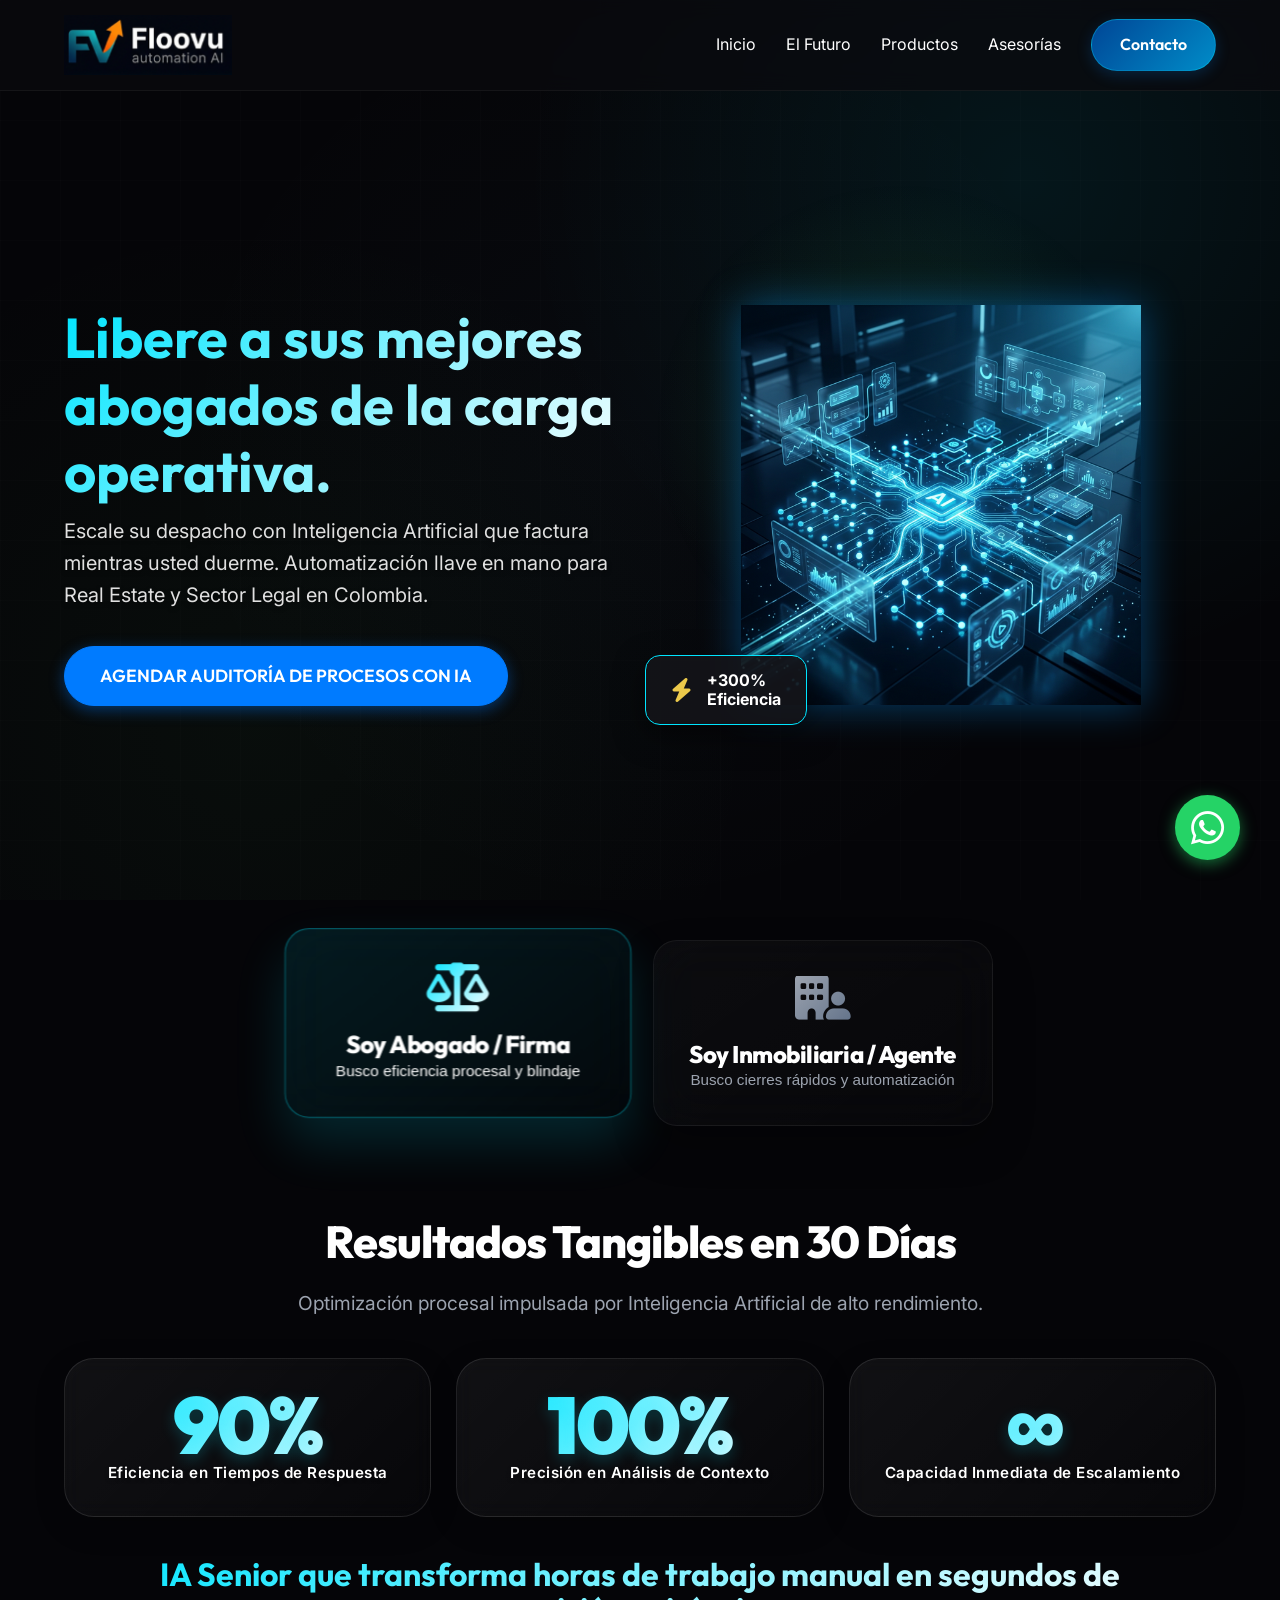
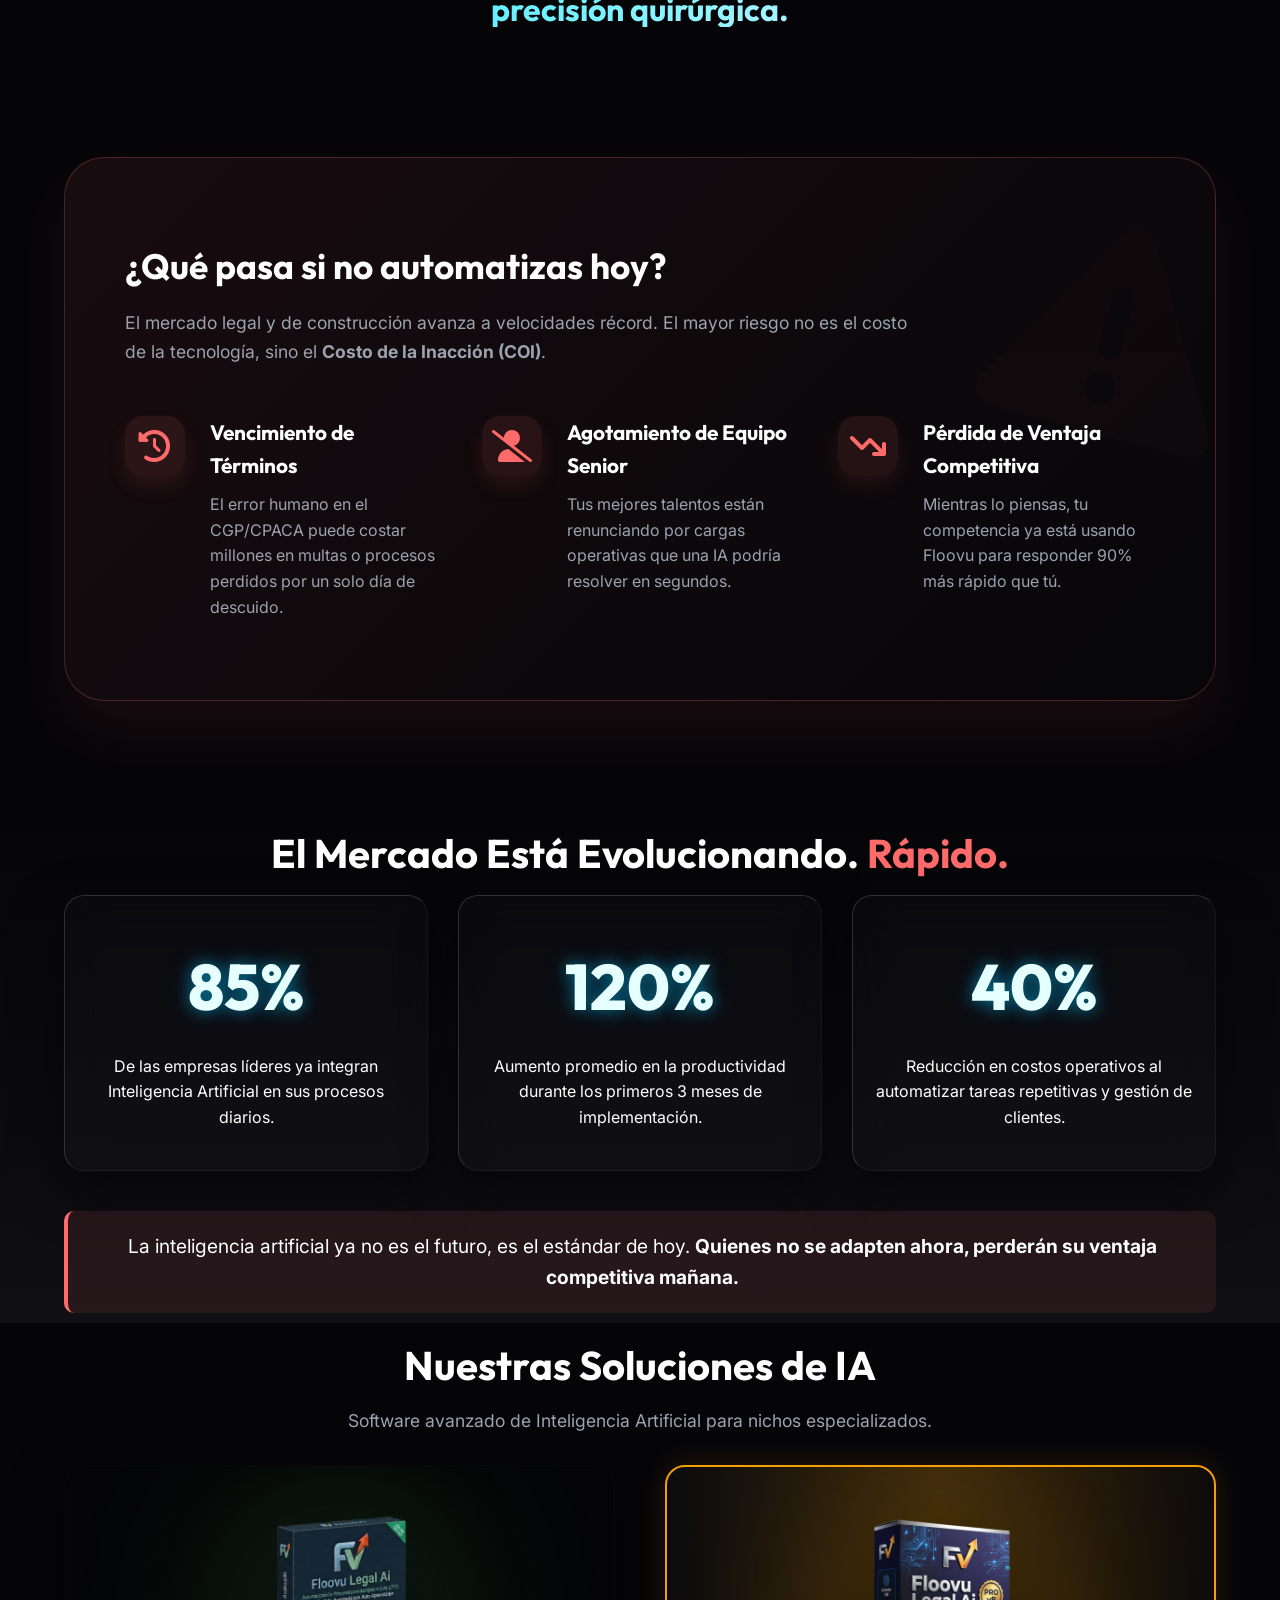
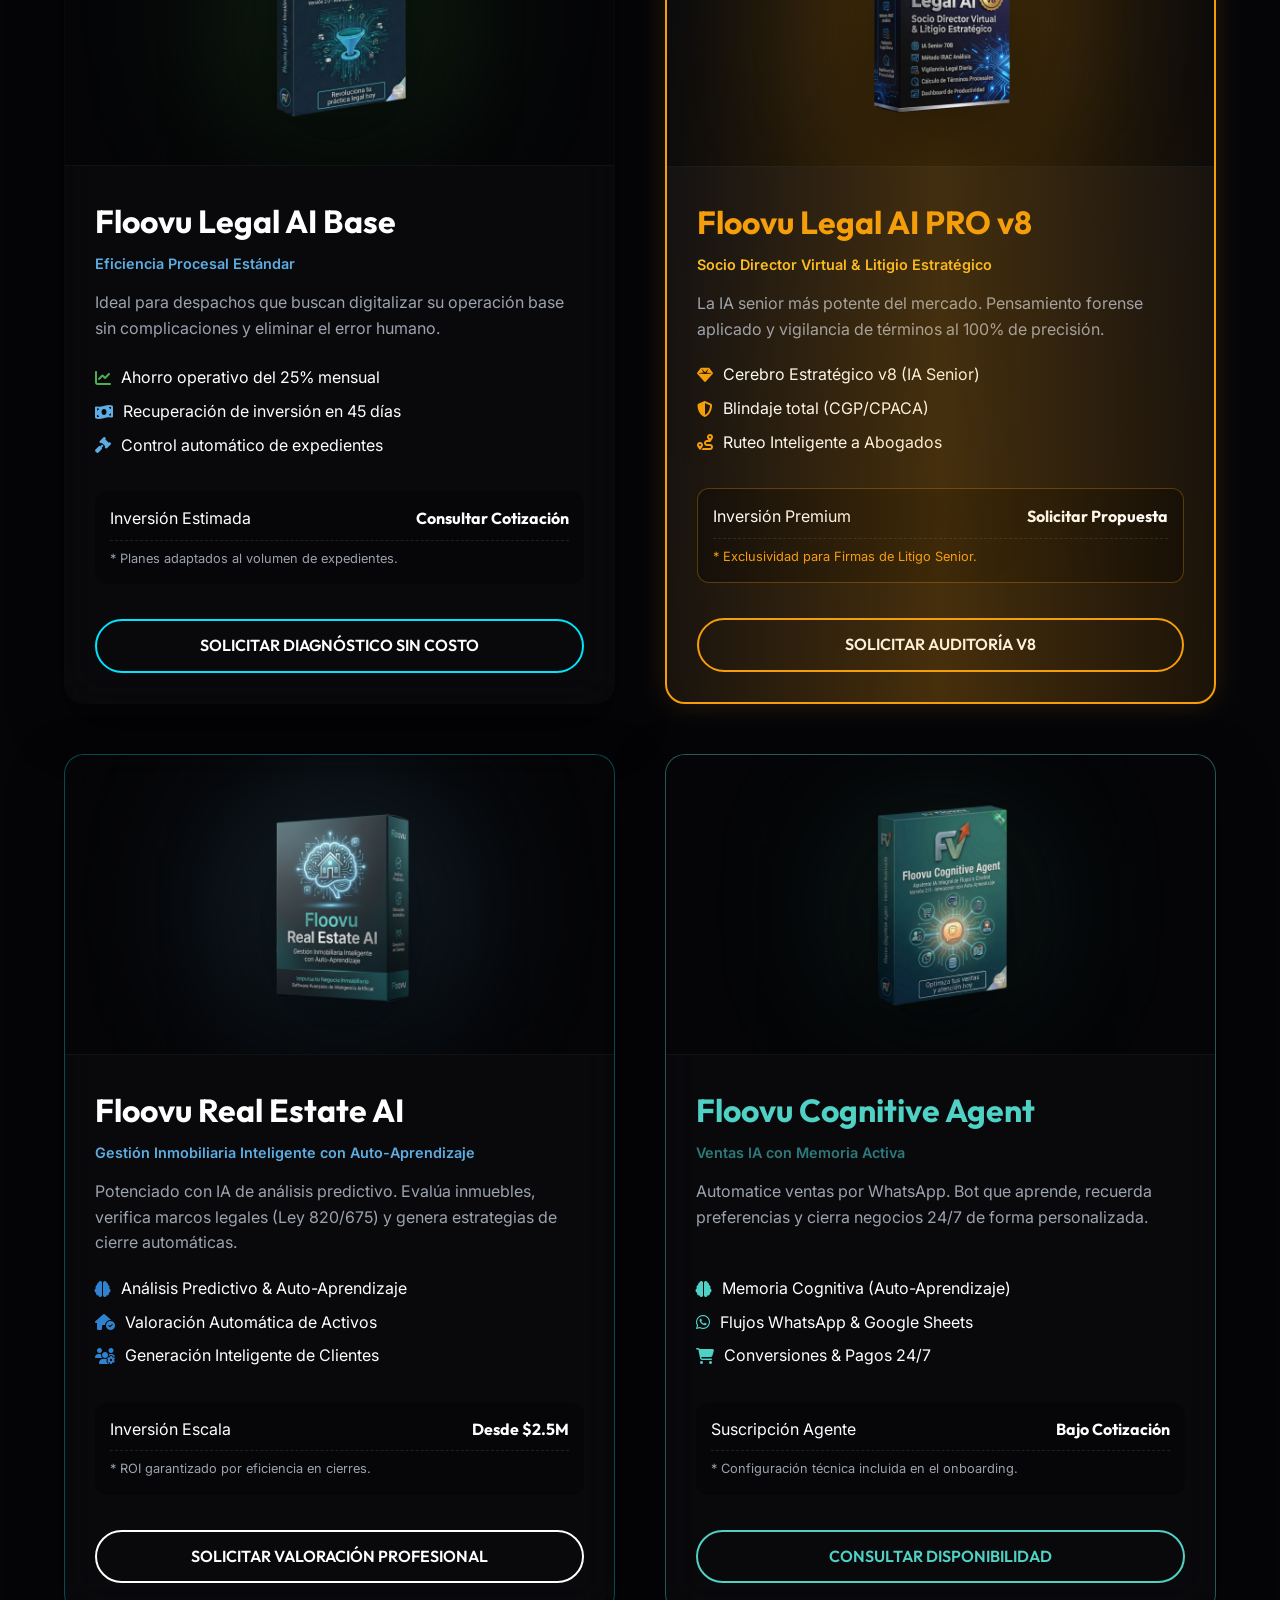
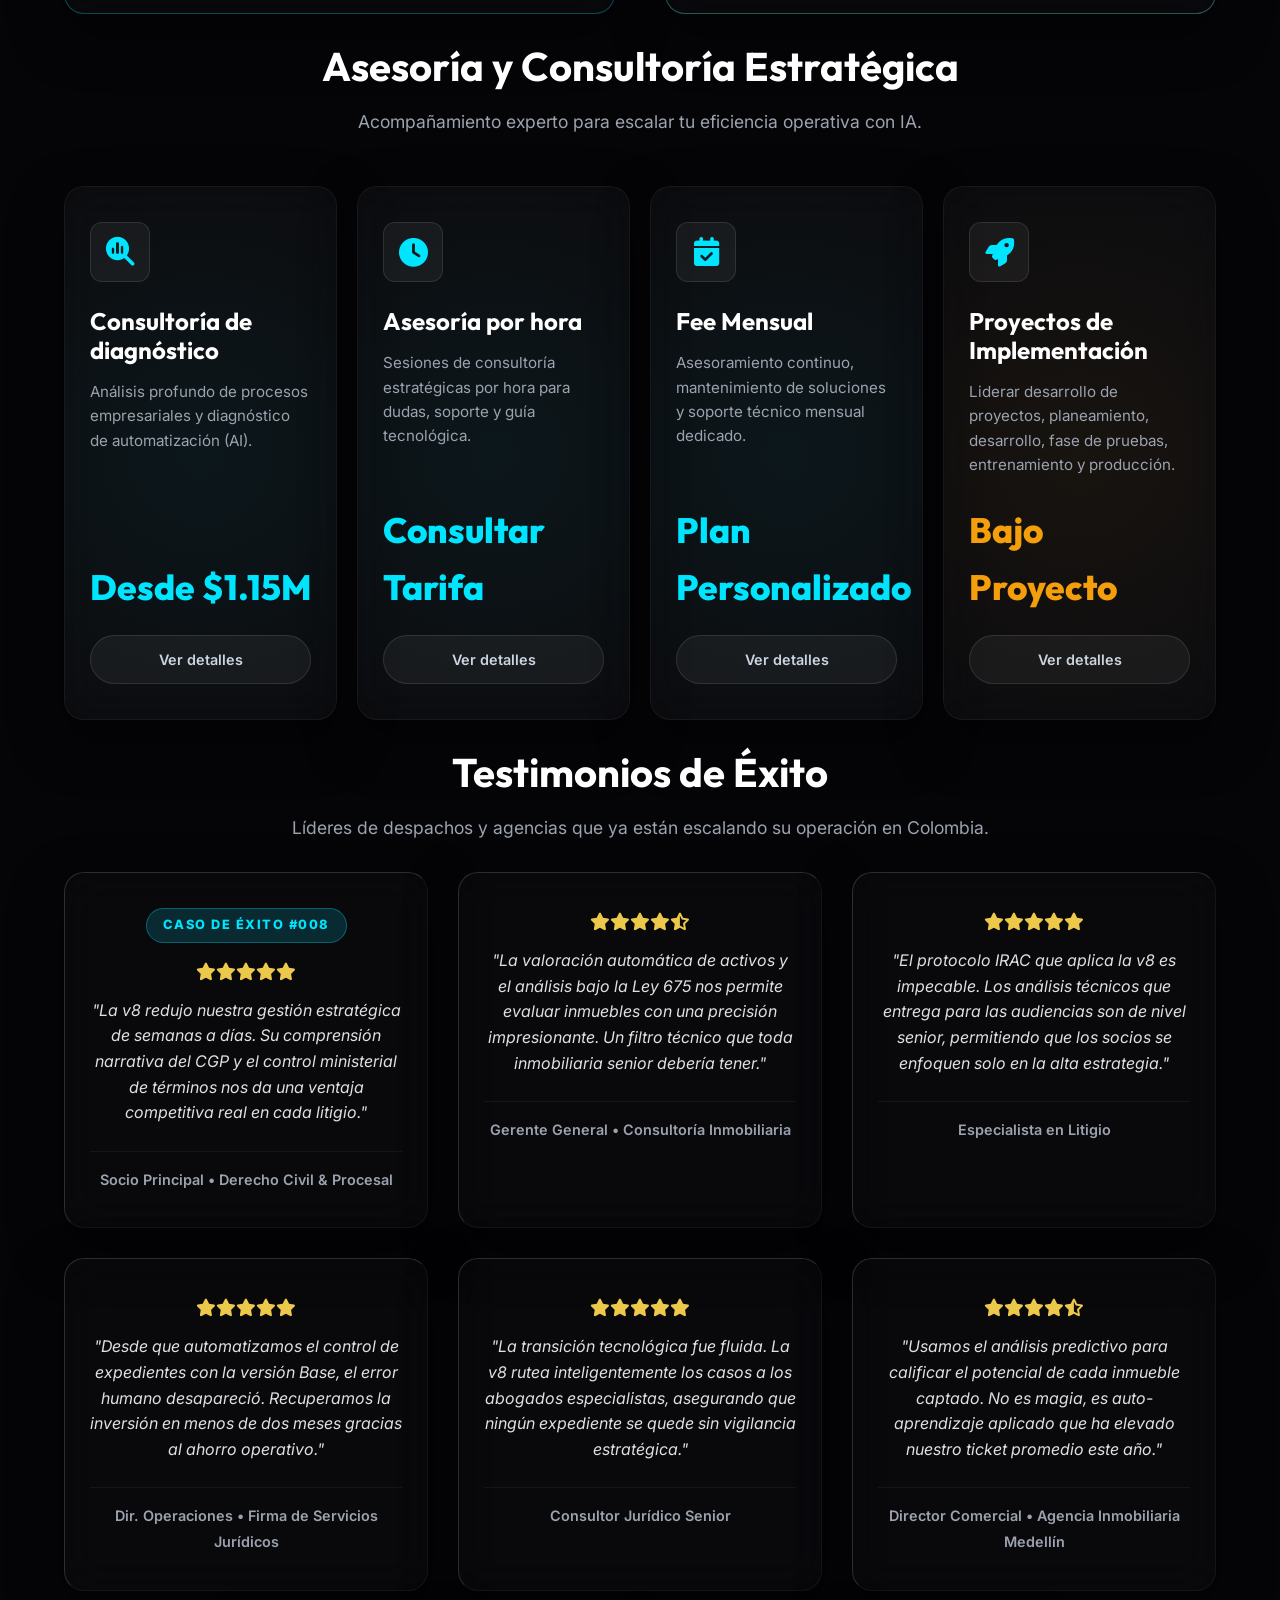
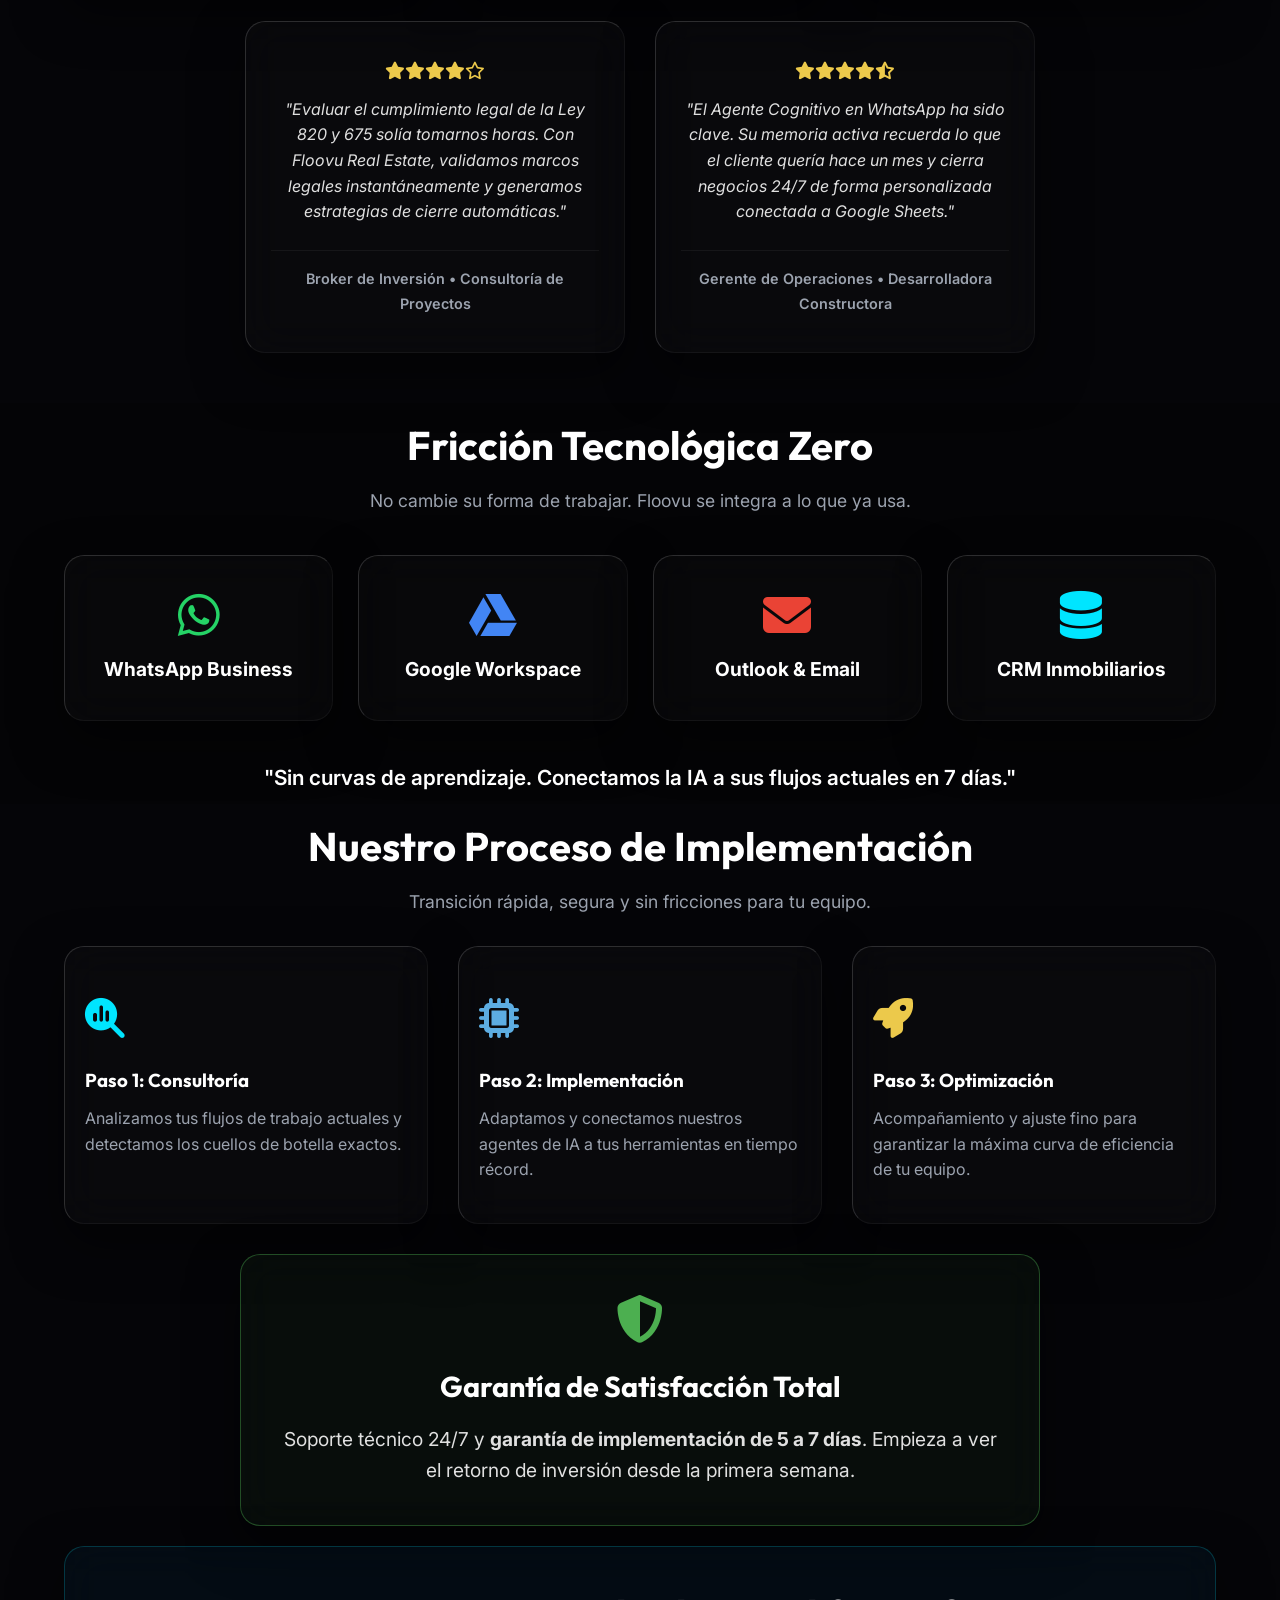
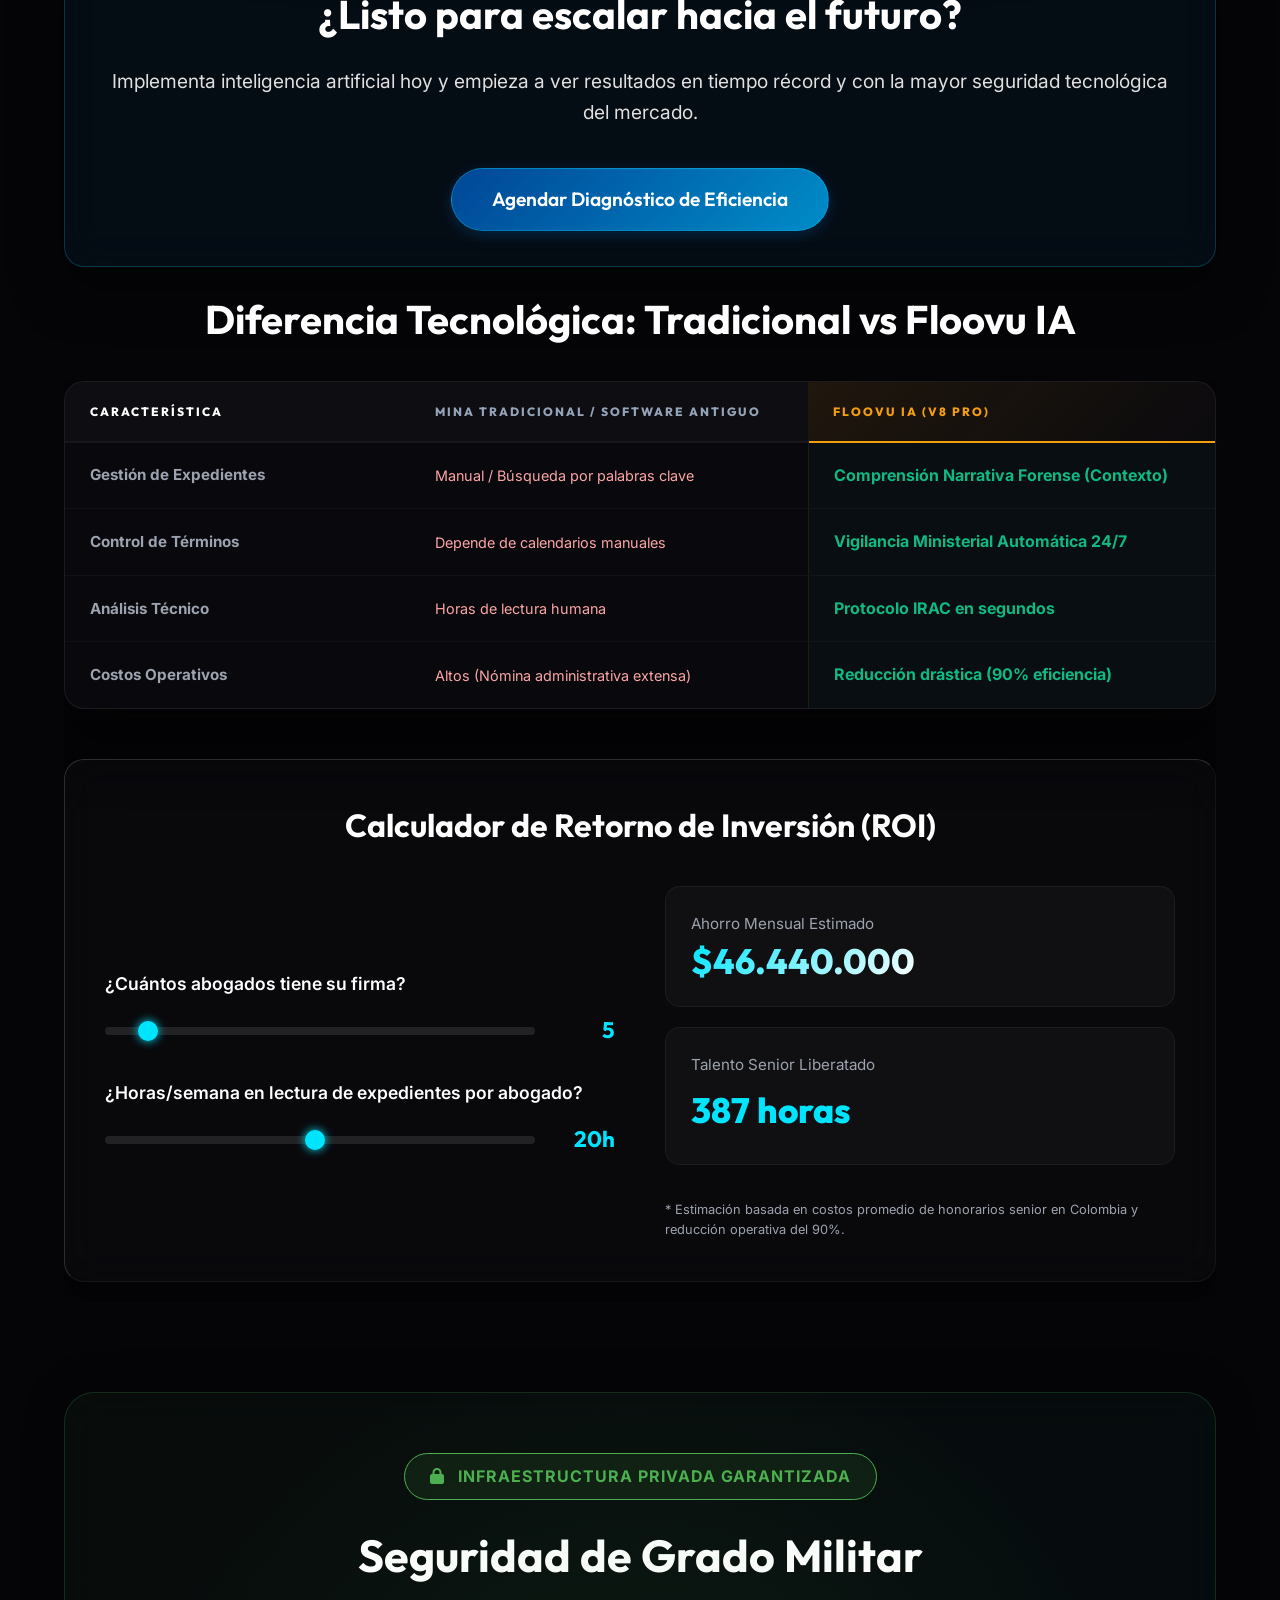
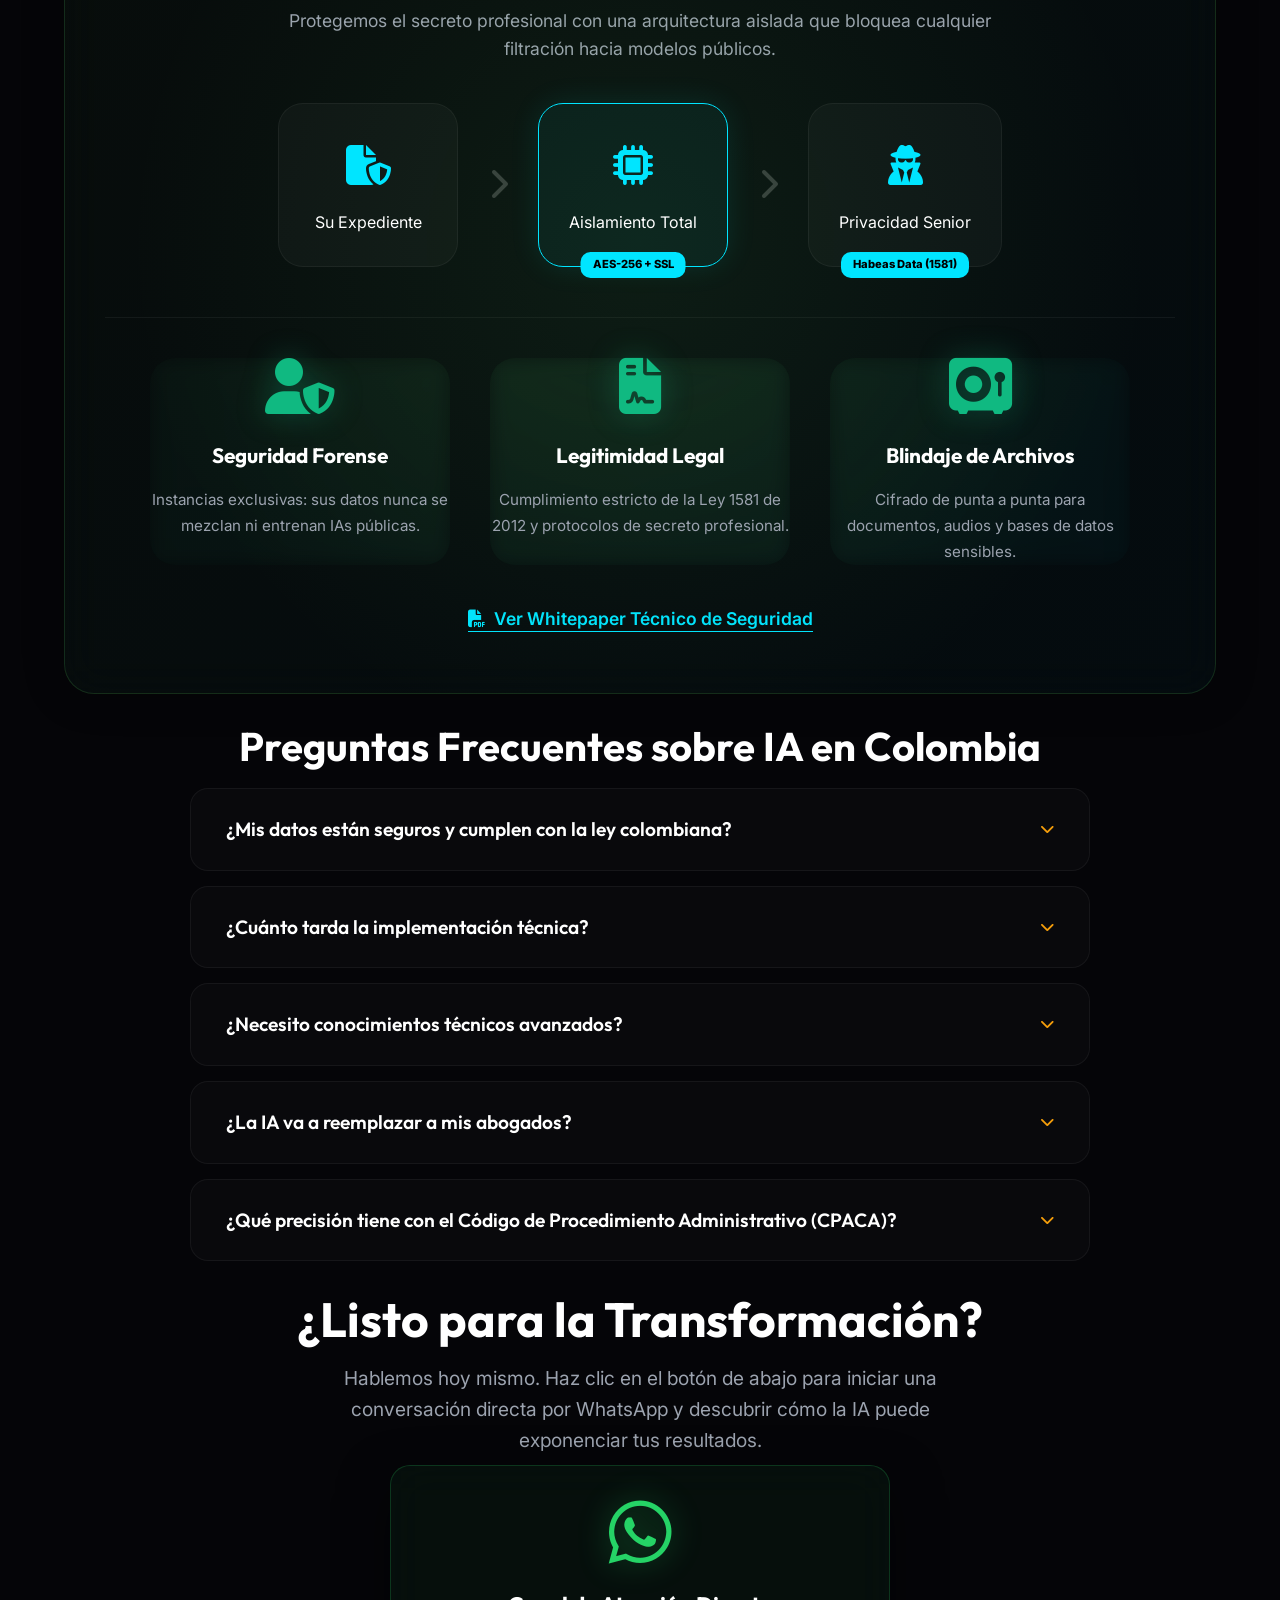
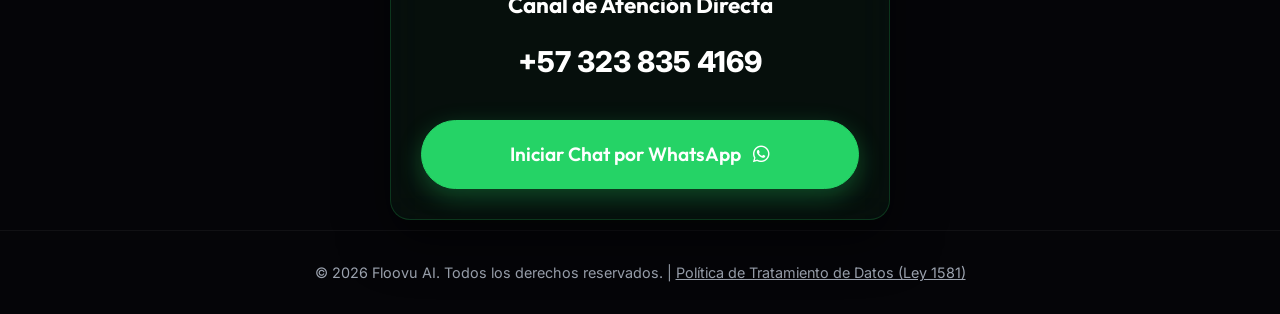
==== commit e1244a59: "Consolidate redundant security sections into a single Security Hub" ====
--- a/index.html
+++ b/index.html
@@ -711,23 +711,23 @@
         </div>
     </section>
 
-    <!-- Punto 10: Prueba de Cumplimiento (Compliance & Trust) -->
+    <!-- Punto 10: Blindaje y Cumplimiento (Security Hub) -->
     <section id="seguridad" class="section" style="padding-top: 50px;">
         <div class="container">
-            <div class="security-seal text-center" data-aos="zoom-in" style="margin-bottom: 50px;">
-                <div style="background: rgba(76, 175, 80, 0.1); display: inline-block; padding: 15px 30px; border-radius: 50px; border: 1px solid #4CAF50; margin-bottom: 25px;">
-                    <i class="fa-solid fa-lock" style="color: #4CAF50; margin-right: 10px;"></i>
-                    <span style="color: #4CAF50; font-weight: 700; letter-spacing: 1px; text-transform: uppercase;">Infraestructura Privada Garantizada</span>
-                </div>
-                <h2 style="font-size: 2.5rem; margin-bottom: 20px;">Sus datos no entrenan modelos públicos</h2>
-                <p style="font-size: 1.2rem; color: #e0e0e0; max-width: 800px; margin: 0 auto 30px;">
-                    En Floovu entendemos el valor del secreto profesional. Toda la información procesada se mantiene dentro de una instancia segura y aislada. 
-                    <strong>Cero filtraciones. Cero uso externo.</strong>
-                </p>
-                <a href="whitepaper-seguridad.html" class="whitepaper-link" style="font-size: 1.1rem;"><i class="fa-solid fa-file-pdf" style="margin-right: 8px;"></i>Ver Whitepaper Técnico: Protocolos de Seguridad Floovu AI</a>
-                
-                <!-- Visual Flow of Security -->
-                <div class="security-flow-diagram" data-aos="fade-up" style="margin-top: 60px;">
+            <div class="security-seal glass-panel" data-aos="zoom-in">
+                <div class="text-center" style="margin-bottom: 40px;">
+                    <div style="background: rgba(76, 175, 80, 0.1); display: inline-block; padding: 10px 25px; border-radius: 50px; border: 1px solid #4CAF50; margin-bottom: 20px;">
+                        <i class="fa-solid fa-lock" style="color: #4CAF50; margin-right: 10px;"></i>
+                        <span style="color: #4CAF50; font-weight: 700; letter-spacing: 1px; text-transform: uppercase;">Infraestructura Privada Garantizada</span>
+                    </div>
+                    <h2 style="font-size: 2.8rem; margin-bottom: 15px;">Seguridad de Grado Militar</h2>
+                    <p style="font-size: 1.1rem; color: var(--text-muted); max-width: 750px; margin: 0 auto;">
+                        Protegemos el secreto profesional con una arquitectura aislada que bloquea cualquier filtración hacia modelos públicos.
+                    </p>
+                </div>
+
+                <!-- Visual Flow of Security (Integrated) -->
+                <div class="security-flow-diagram" style="margin-bottom: 50px;">
                     <div class="flow-step">
                         <div class="flow-icon"><i class="fa-solid fa-file-shield"></i></div>
                         <p>Su Expediente</p>
@@ -735,37 +735,37 @@
                     <div class="flow-arrow"><i class="fa-solid fa-chevron-right"></i></div>
                     <div class="flow-step highlight-step">
                         <div class="flow-icon"><i class="fa-solid fa-microchip"></i></div>
-                        <p>Túnel Privado Floovu</p>
-                        <span class="flow-badge">Cifrado Grado Militar</span>
+                        <p>Aislamiento Total</p>
+                        <span class="flow-badge">AES-256 + SSL</span>
                     </div>
                     <div class="flow-arrow"><i class="fa-solid fa-chevron-right"></i></div>
                     <div class="flow-step">
-                        <div class="flow-icon"><i class="fa-solid fa-brain"></i></div>
-                        <p>IA Aislada</p>
-                        <span class="flow-badge">Sin acceso público</span>
-                    </div>
-                </div>
-            </div>
-
-            <div class="compliance-section" data-aos="fade-up">
-                <h2 class="section-title text-center">Blindaje y Cumplimiento de Datos</h2>
-                <p class="text-center" style="color: var(--text-muted); margin-bottom: 40px; max-width: 800px; margin-left: auto; margin-right: auto;">Seguridad de grado militar adaptada al marco legal colombiano.</p>
-                <div class="compliance-grid">
-                    <div class="comp-box">
+                        <div class="flow-icon"><i class="fa-solid fa-user-secret"></i></div>
+                        <p>Privacidad Senior</p>
+                        <span class="flow-badge">Habeas Data (1581)</span>
+                    </div>
+                </div>
+
+                <div class="compliance-grid" style="border-top: 1px solid rgba(255,255,255,0.05); padding-top: 40px;">
+                    <div class="comp-box" style="background: transparent; border: none; padding: 0;">
                         <i class="fa-solid fa-user-shield"></i>
                         <h4>Seguridad Forense</h4>
-                        <p>Aislamiento total de bases de datos por cada firma o agencia independiente.</p>
-                    </div>
-                    <div class="comp-box">
+                        <p>Instancias exclusivas: sus datos nunca se mezclan ni entrenan IAs públicas.</p>
+                    </div>
+                    <div class="comp-box" style="background: transparent; border: none; padding: 0;">
                         <i class="fa-solid fa-file-contract"></i>
-                        <h4>Cumplimiento Ley 1581</h4>
-                        <p>Tratamiento de datos personales bajo el marco legal vigente en Colombia.</p>
-                    </div>
-                    <div class="comp-box">
+                        <h4>Legitimidad Legal</h4>
+                        <p>Cumplimiento estricto de la Ley 1581 de 2012 y protocolos de secreto profesional.</p>
+                    </div>
+                    <div class="comp-box" style="background: transparent; border: none; padding: 0;">
                         <i class="fa-solid fa-vault"></i>
-                        <h4>Cifrado AES-256</h4>
-                        <p>Expedientes y documentos protegidos con el estándar de cifrado más robusto del mundo.</p>
-                    </div>
+                        <h4>Blindaje de Archivos</h4>
+                        <p>Cifrado de punta a punta para documentos, audios y bases de datos sensibles.</p>
+                    </div>
+                </div>
+
+                <div class="text-center" style="margin-top: 40px;">
+                    <a href="whitepaper-seguridad.html" class="whitepaper-link" style="font-size: 1.1rem;"><i class="fa-solid fa-file-pdf" style="margin-right: 8px;"></i>Ver Whitepaper Técnico de Seguridad</a>
                 </div>
             </div>
         </div>
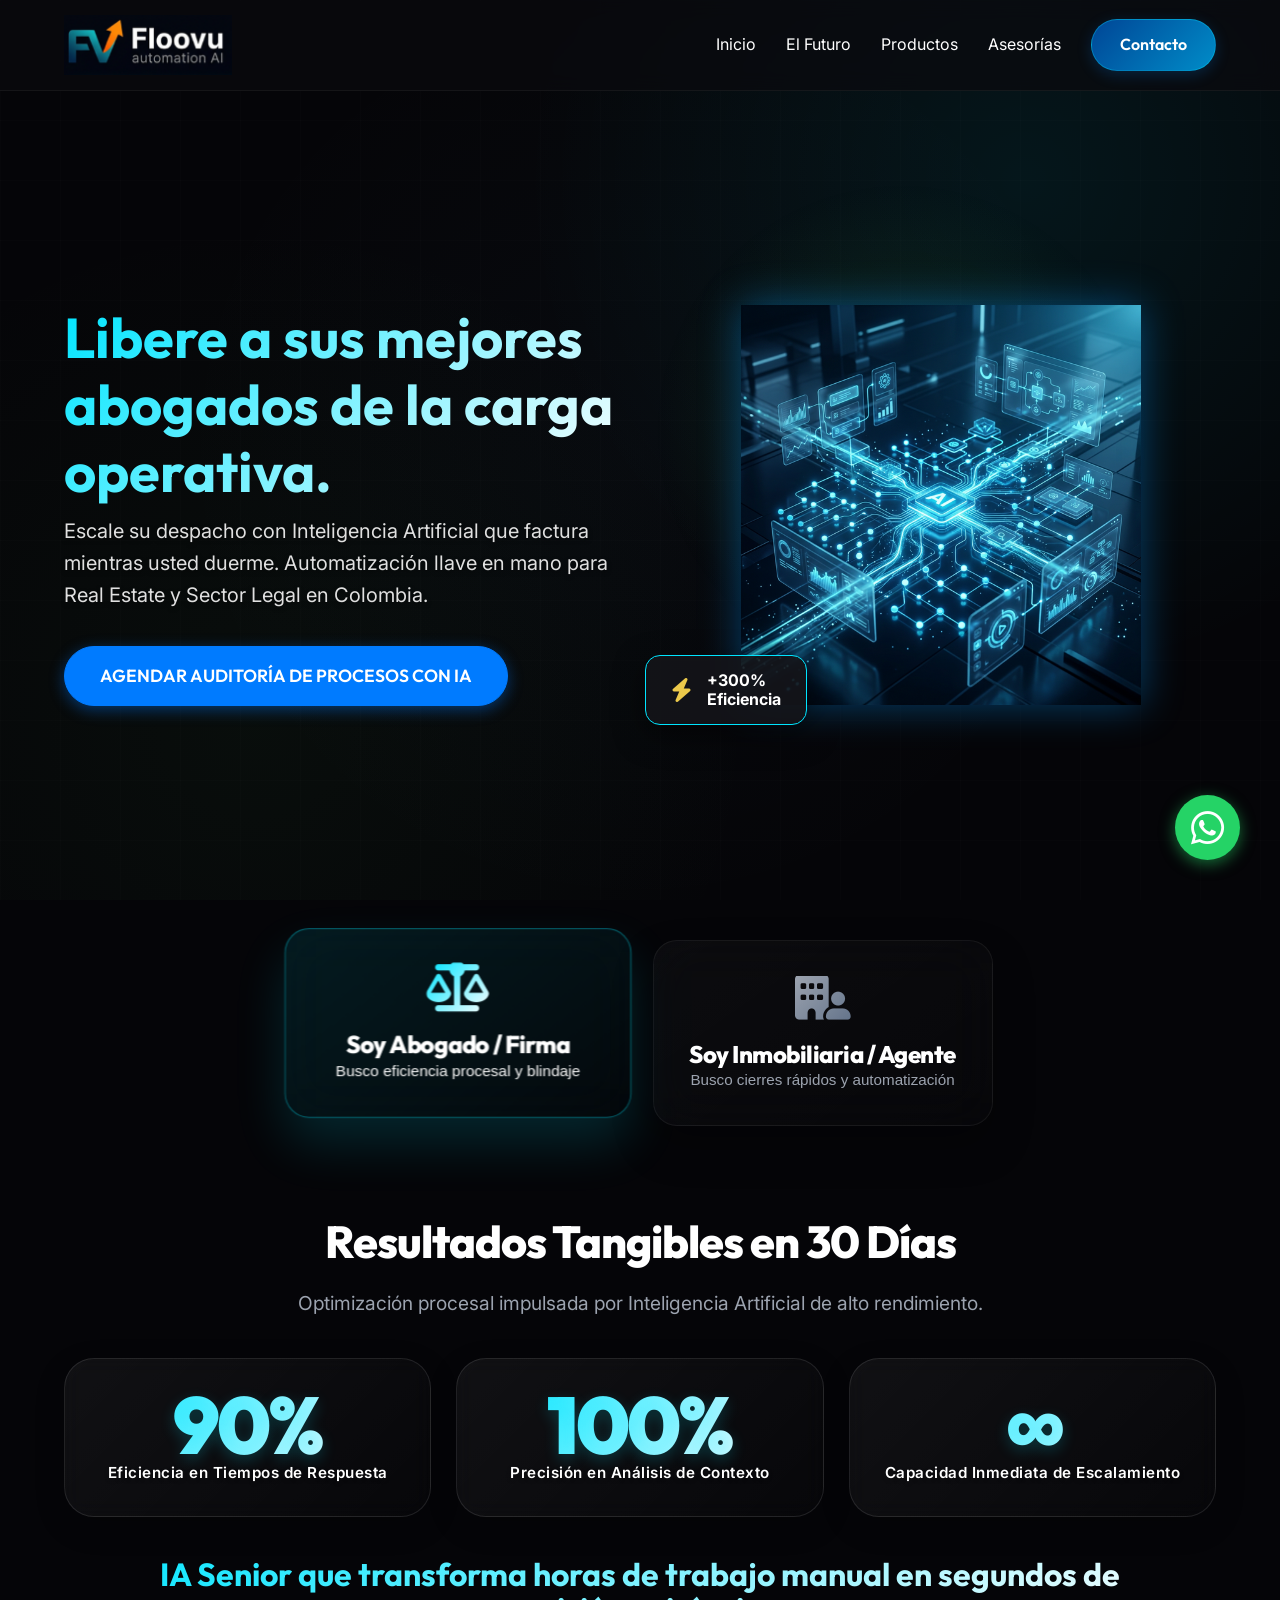
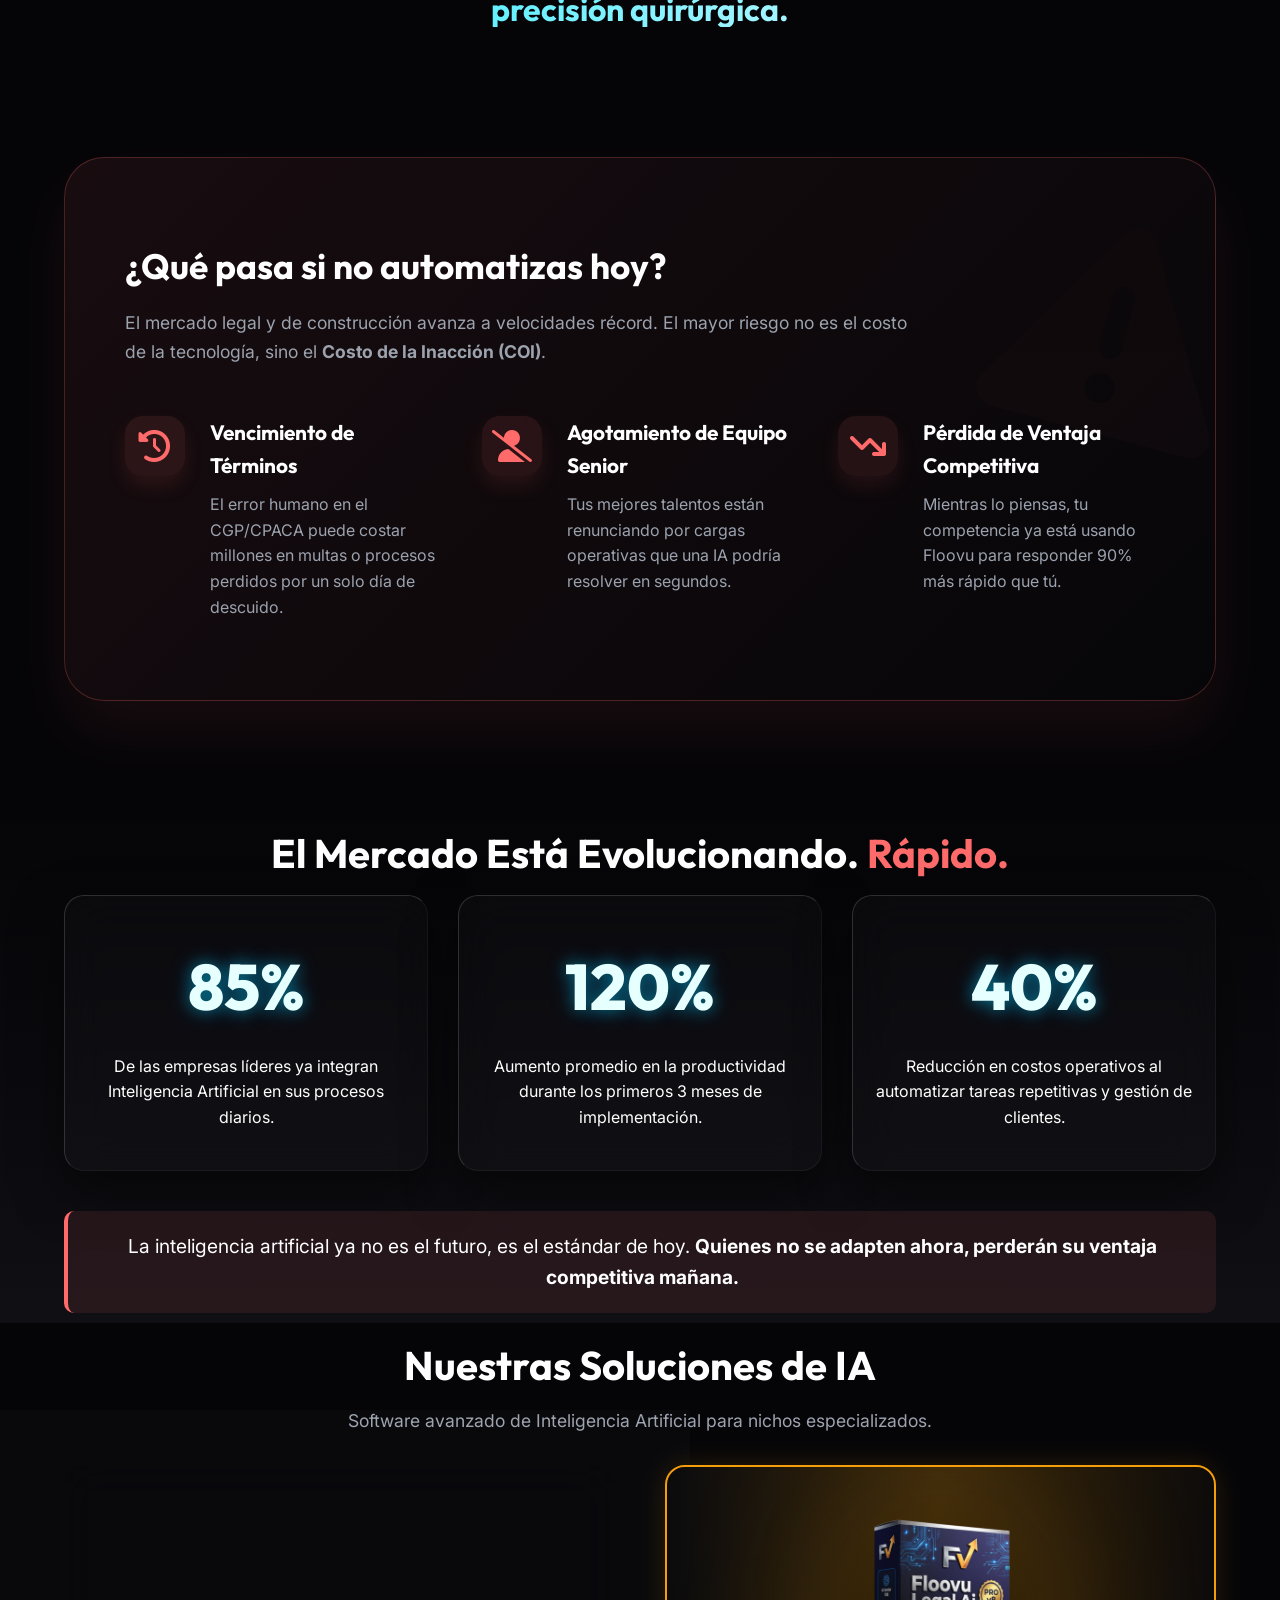
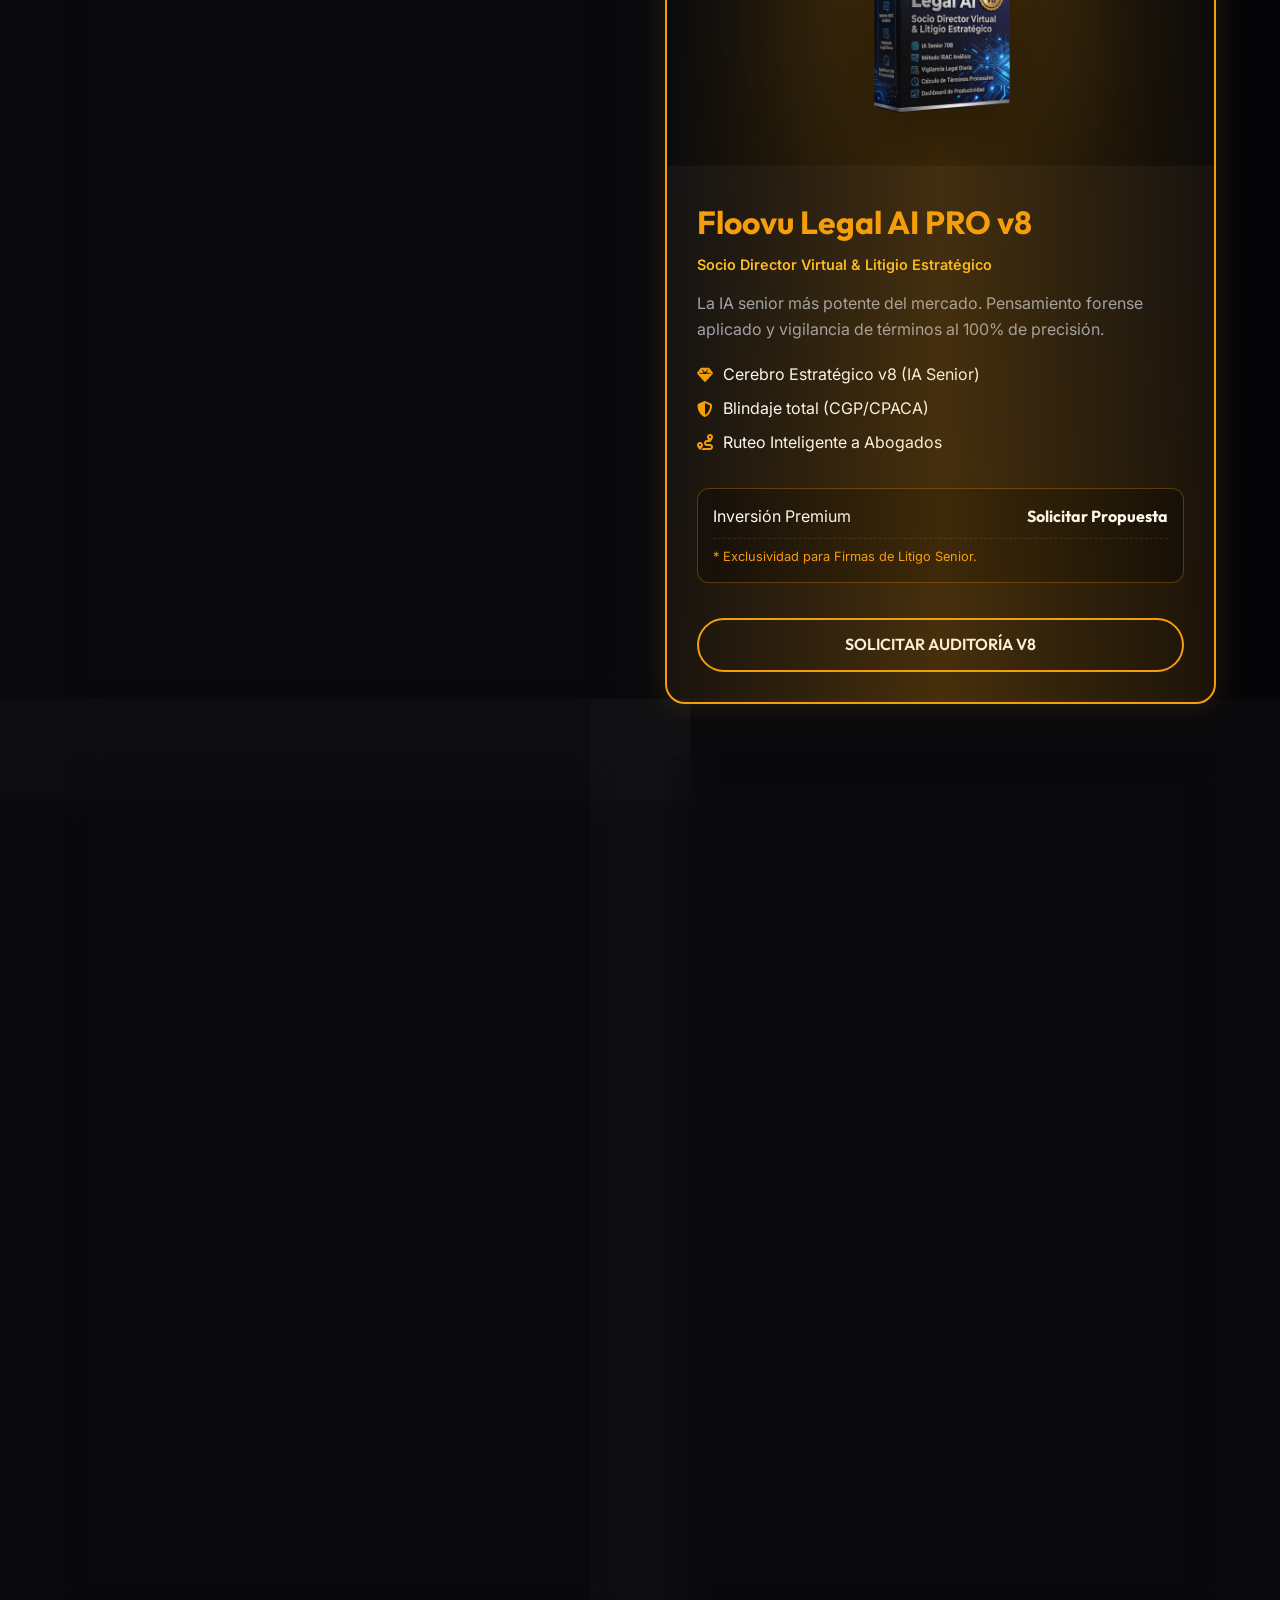
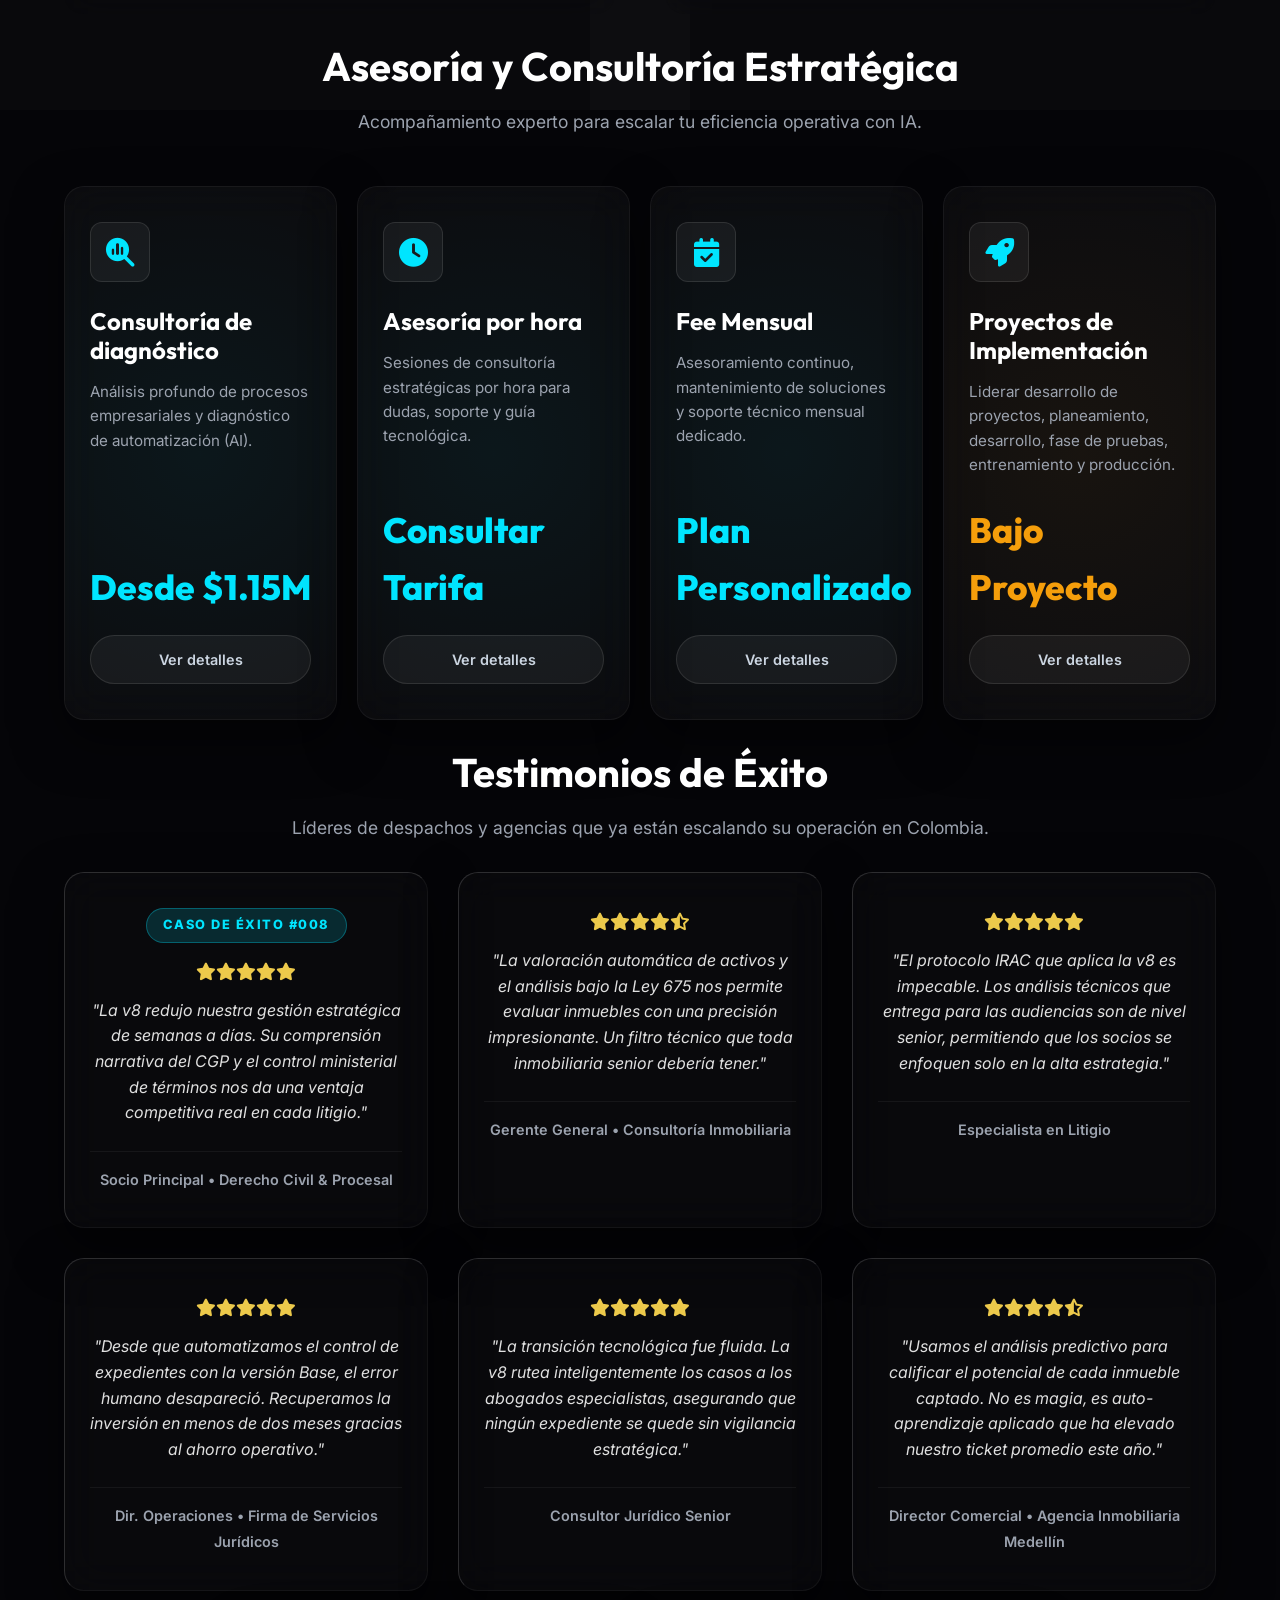
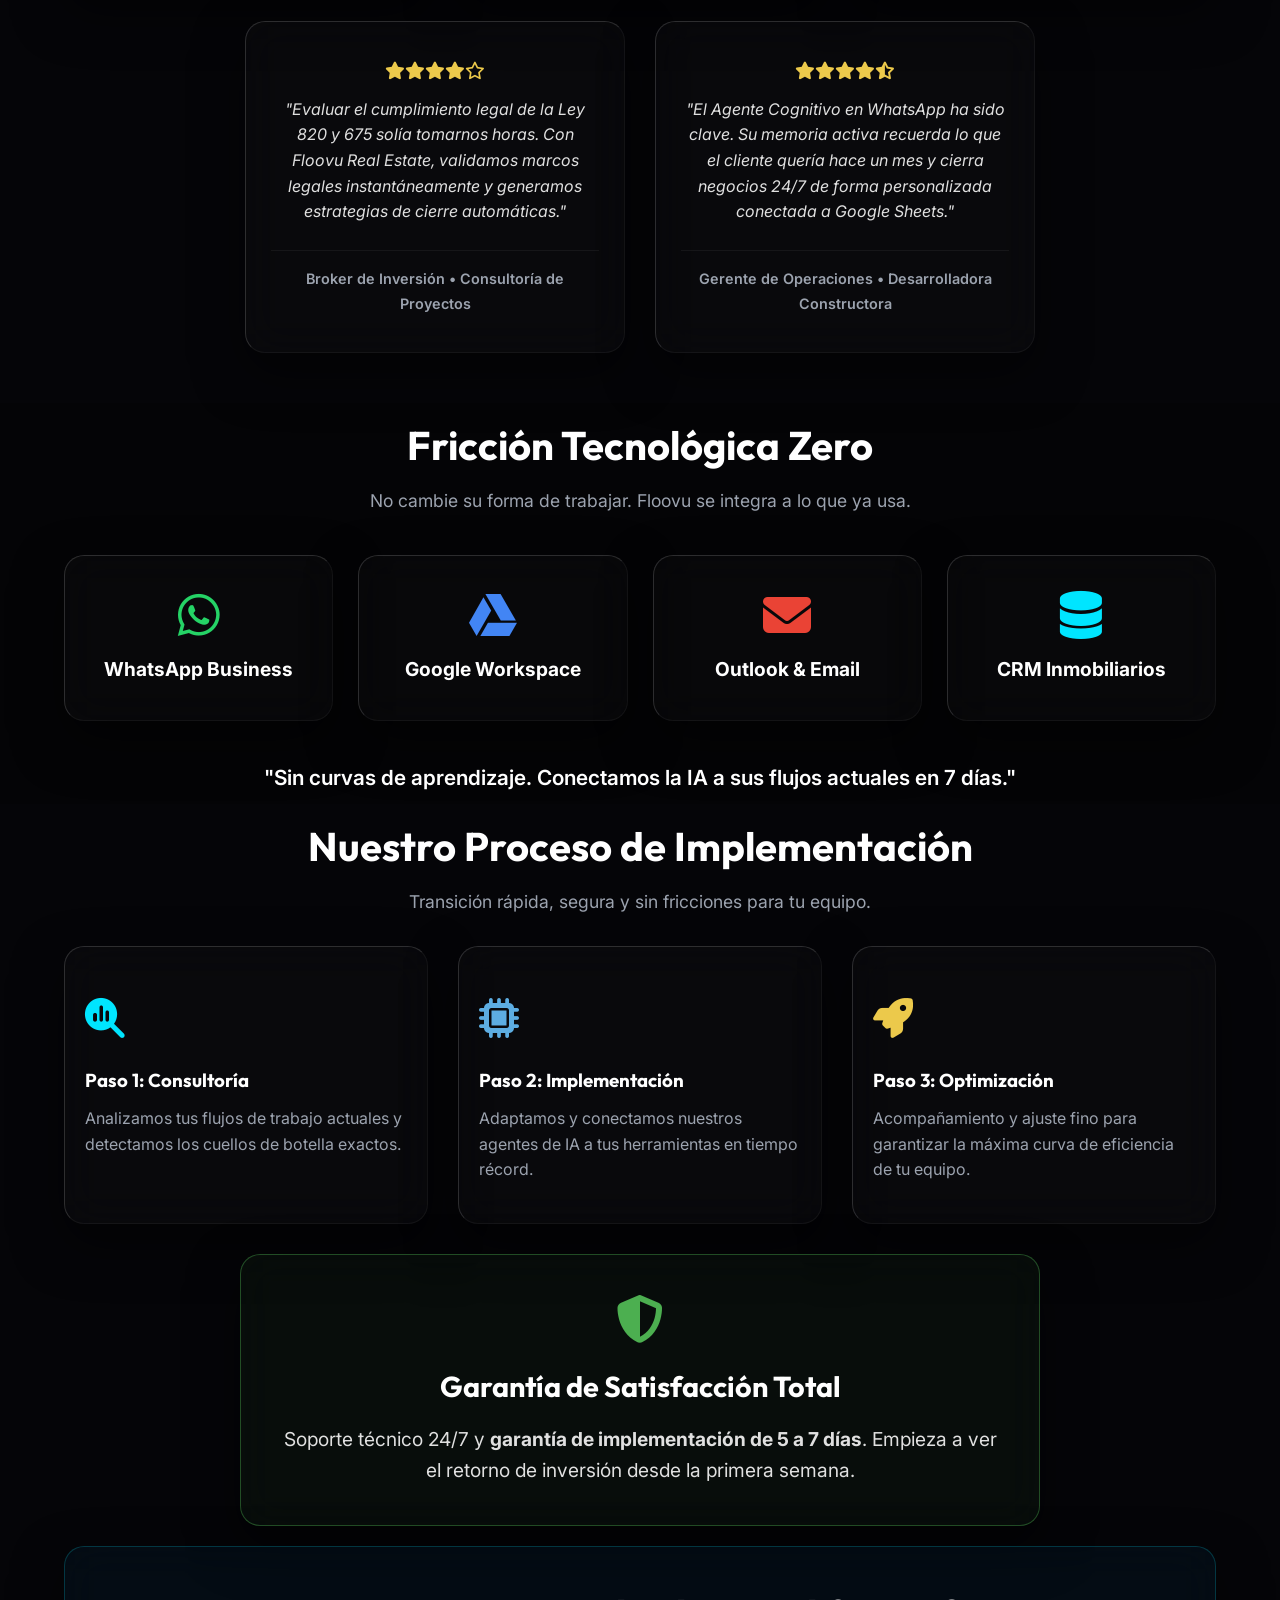
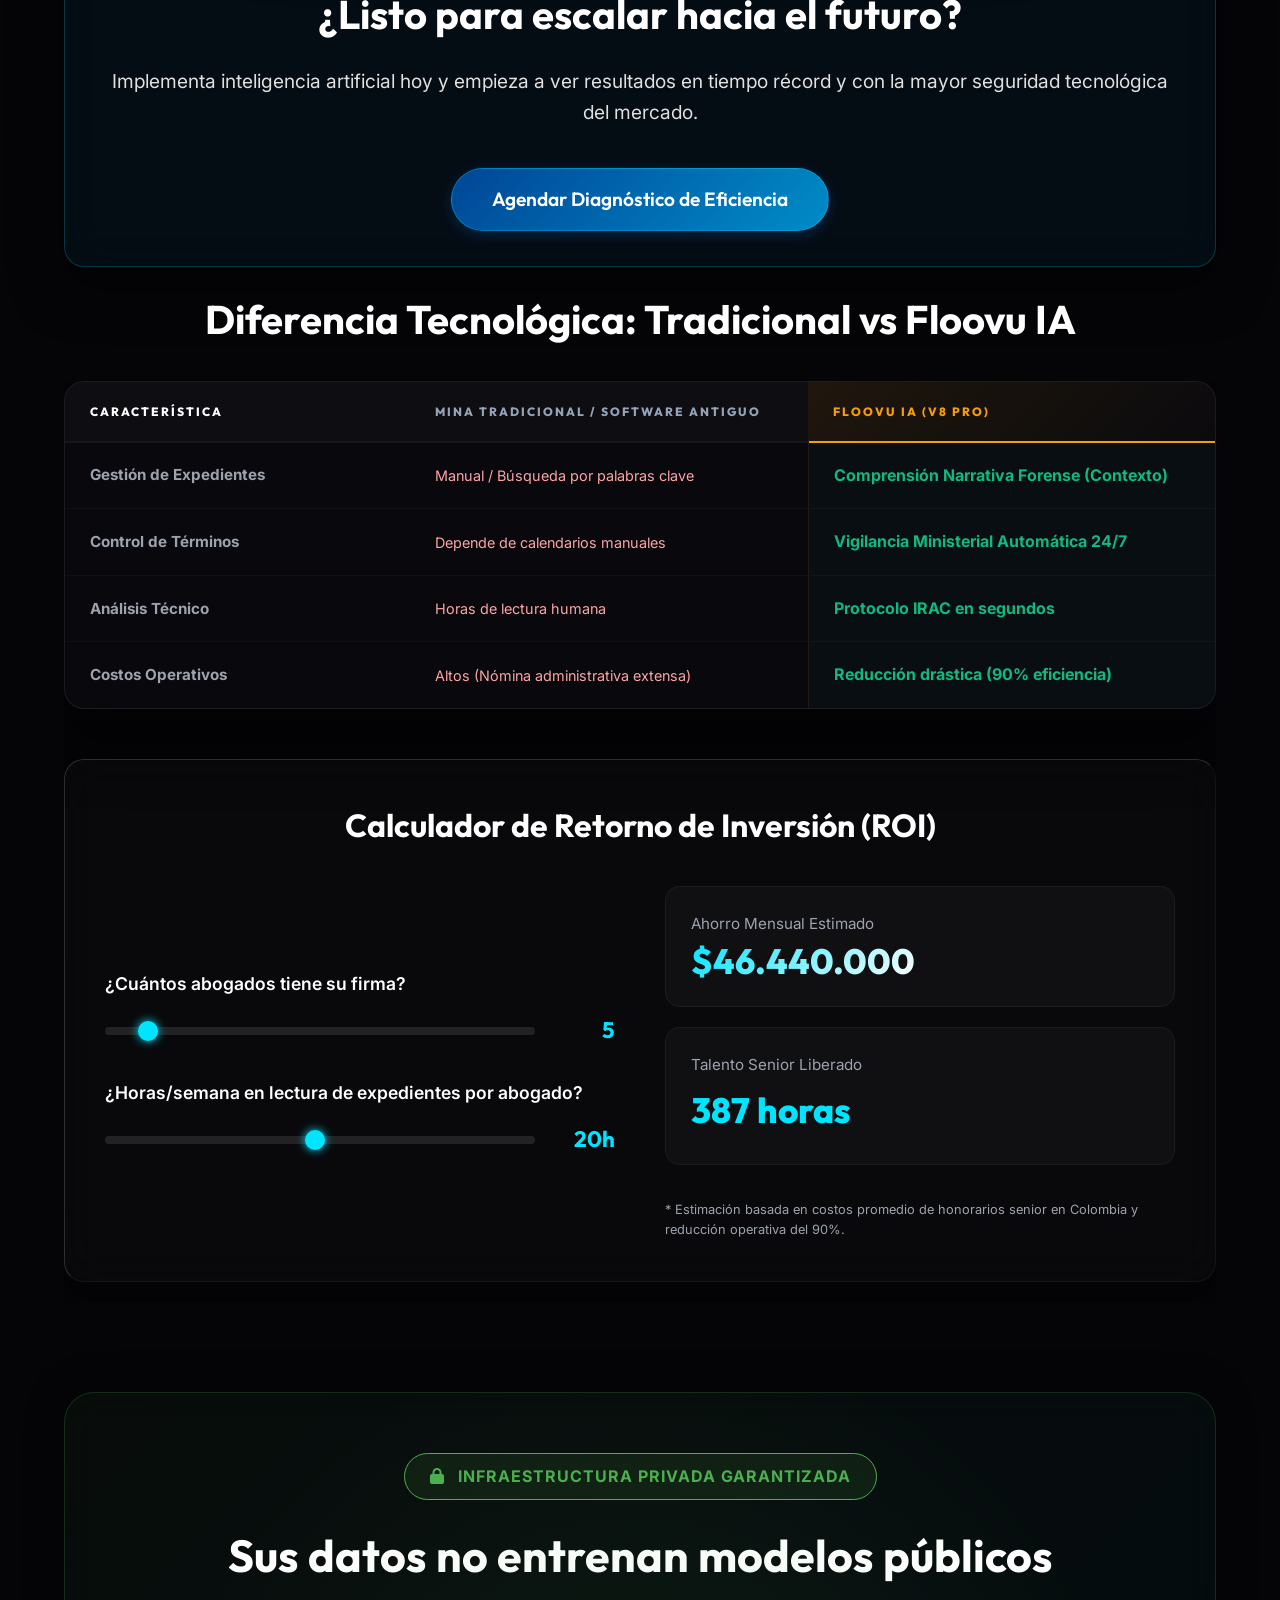
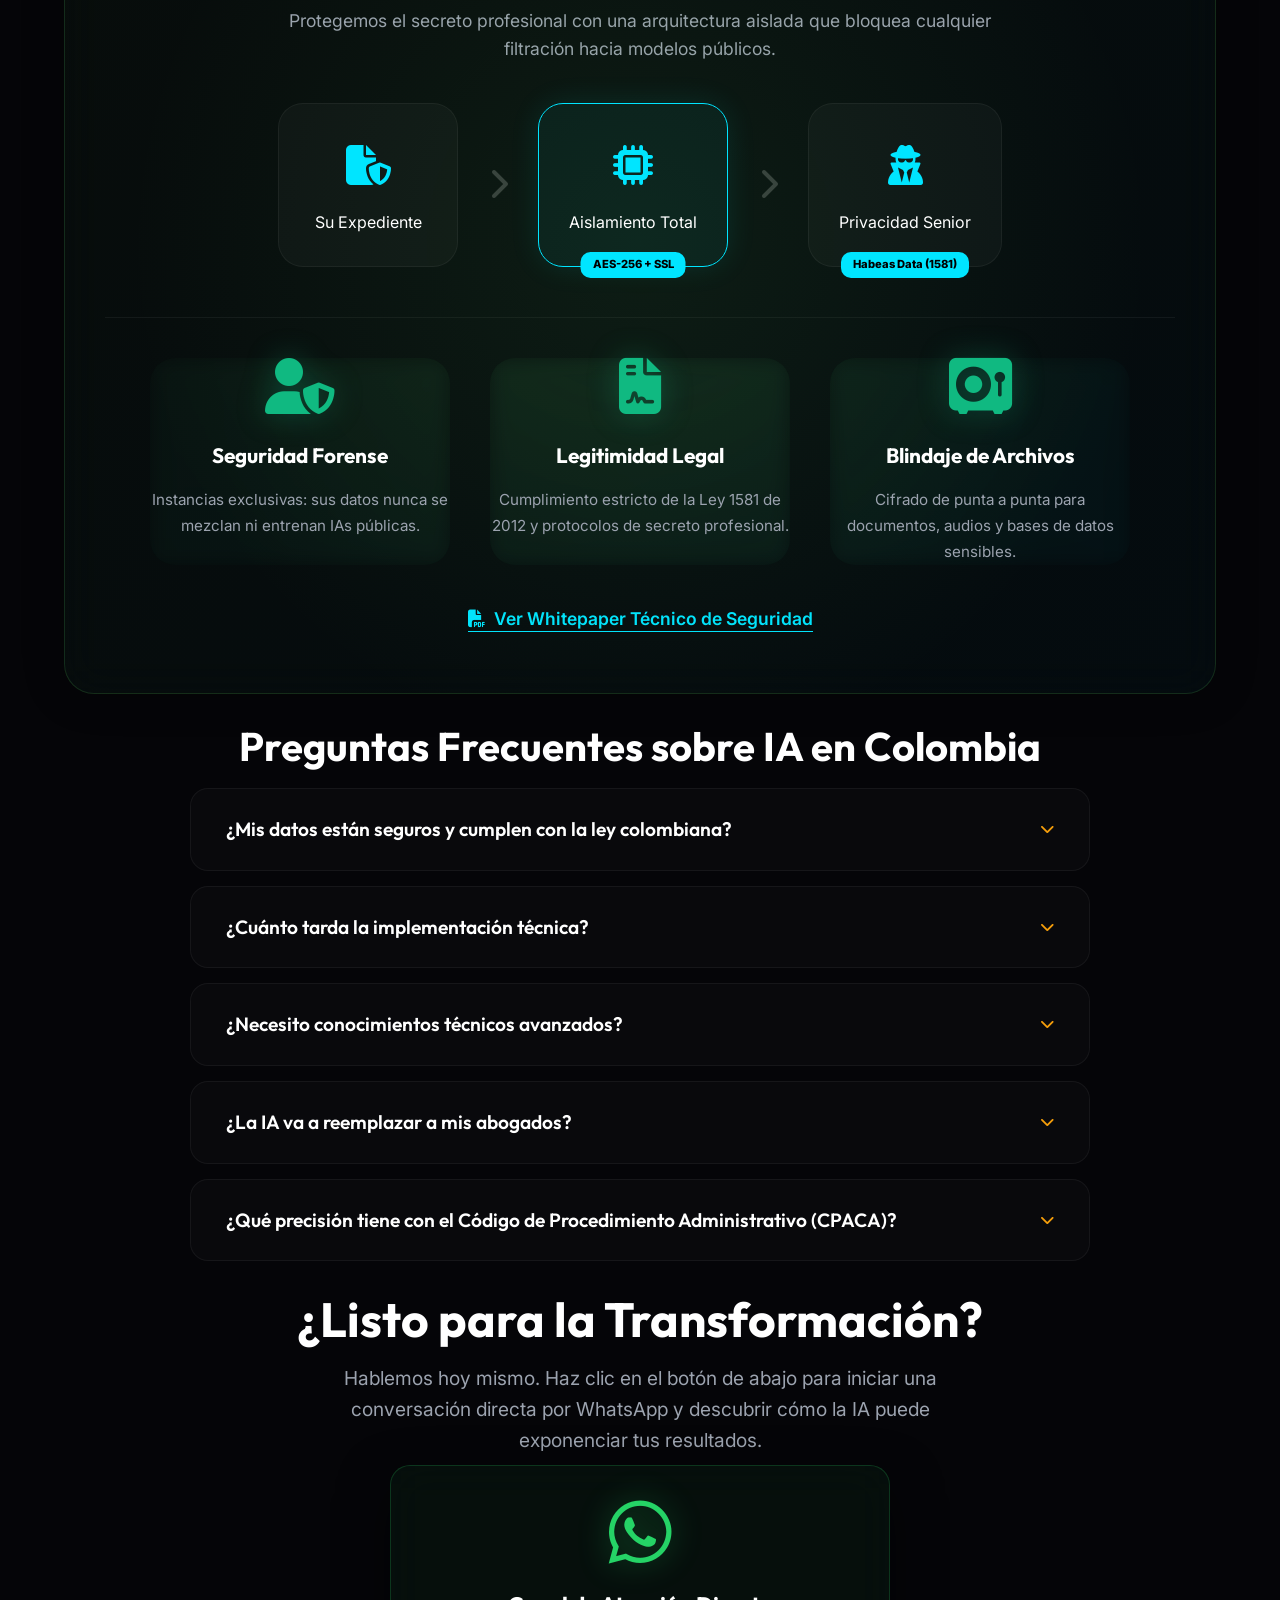
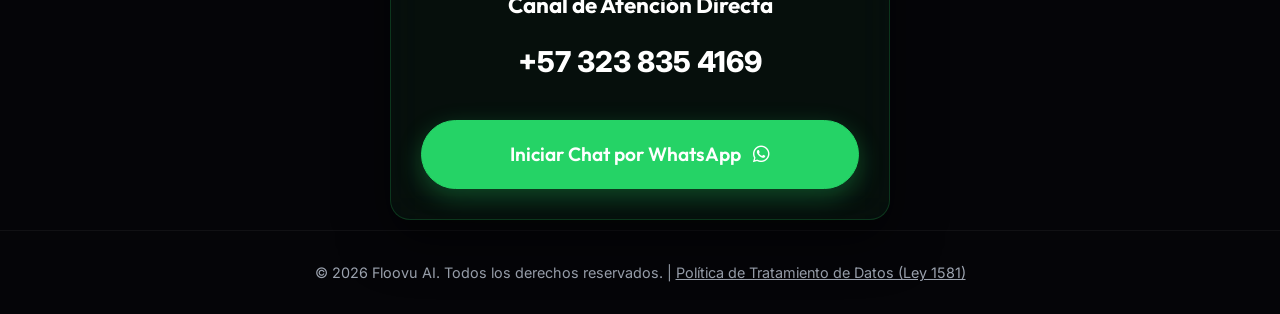
==== commit d9106b10: "Update text to be more professional and fix typos" ====
--- a/index.html
+++ b/index.html
@@ -700,7 +700,7 @@
                                 <span class="result-amount gradient-text" id="savings-amount">$0</span>
                             </div>
                             <div class="result-card">
-                                <span class="result-label">Talento Senior Liberatado</span>
+                                <span class="result-label">Talento Senior Liberado</span>
                                 <span class="result-amount" id="freed-hours" style="color: var(--primary);">0 horas</span>
                             </div>
                             <p style="font-size: 0.8rem; color: var(--text-muted); margin-top: 15px;">* Estimación basada en costos promedio de honorarios senior en Colombia y reducción operativa del 90%.</p>
@@ -720,7 +720,7 @@
                         <i class="fa-solid fa-lock" style="color: #4CAF50; margin-right: 10px;"></i>
                         <span style="color: #4CAF50; font-weight: 700; letter-spacing: 1px; text-transform: uppercase;">Infraestructura Privada Garantizada</span>
                     </div>
-                    <h2 style="font-size: 2.8rem; margin-bottom: 15px;">Seguridad de Grado Militar</h2>
+                    <h2 style="font-size: 2.8rem; margin-bottom: 15px;">Sus datos no entrenan modelos públicos</h2>
                     <p style="font-size: 1.1rem; color: var(--text-muted); max-width: 750px; margin: 0 auto;">
                         Protegemos el secreto profesional con una arquitectura aislada que bloquea cualquier filtración hacia modelos públicos.
                     </p>
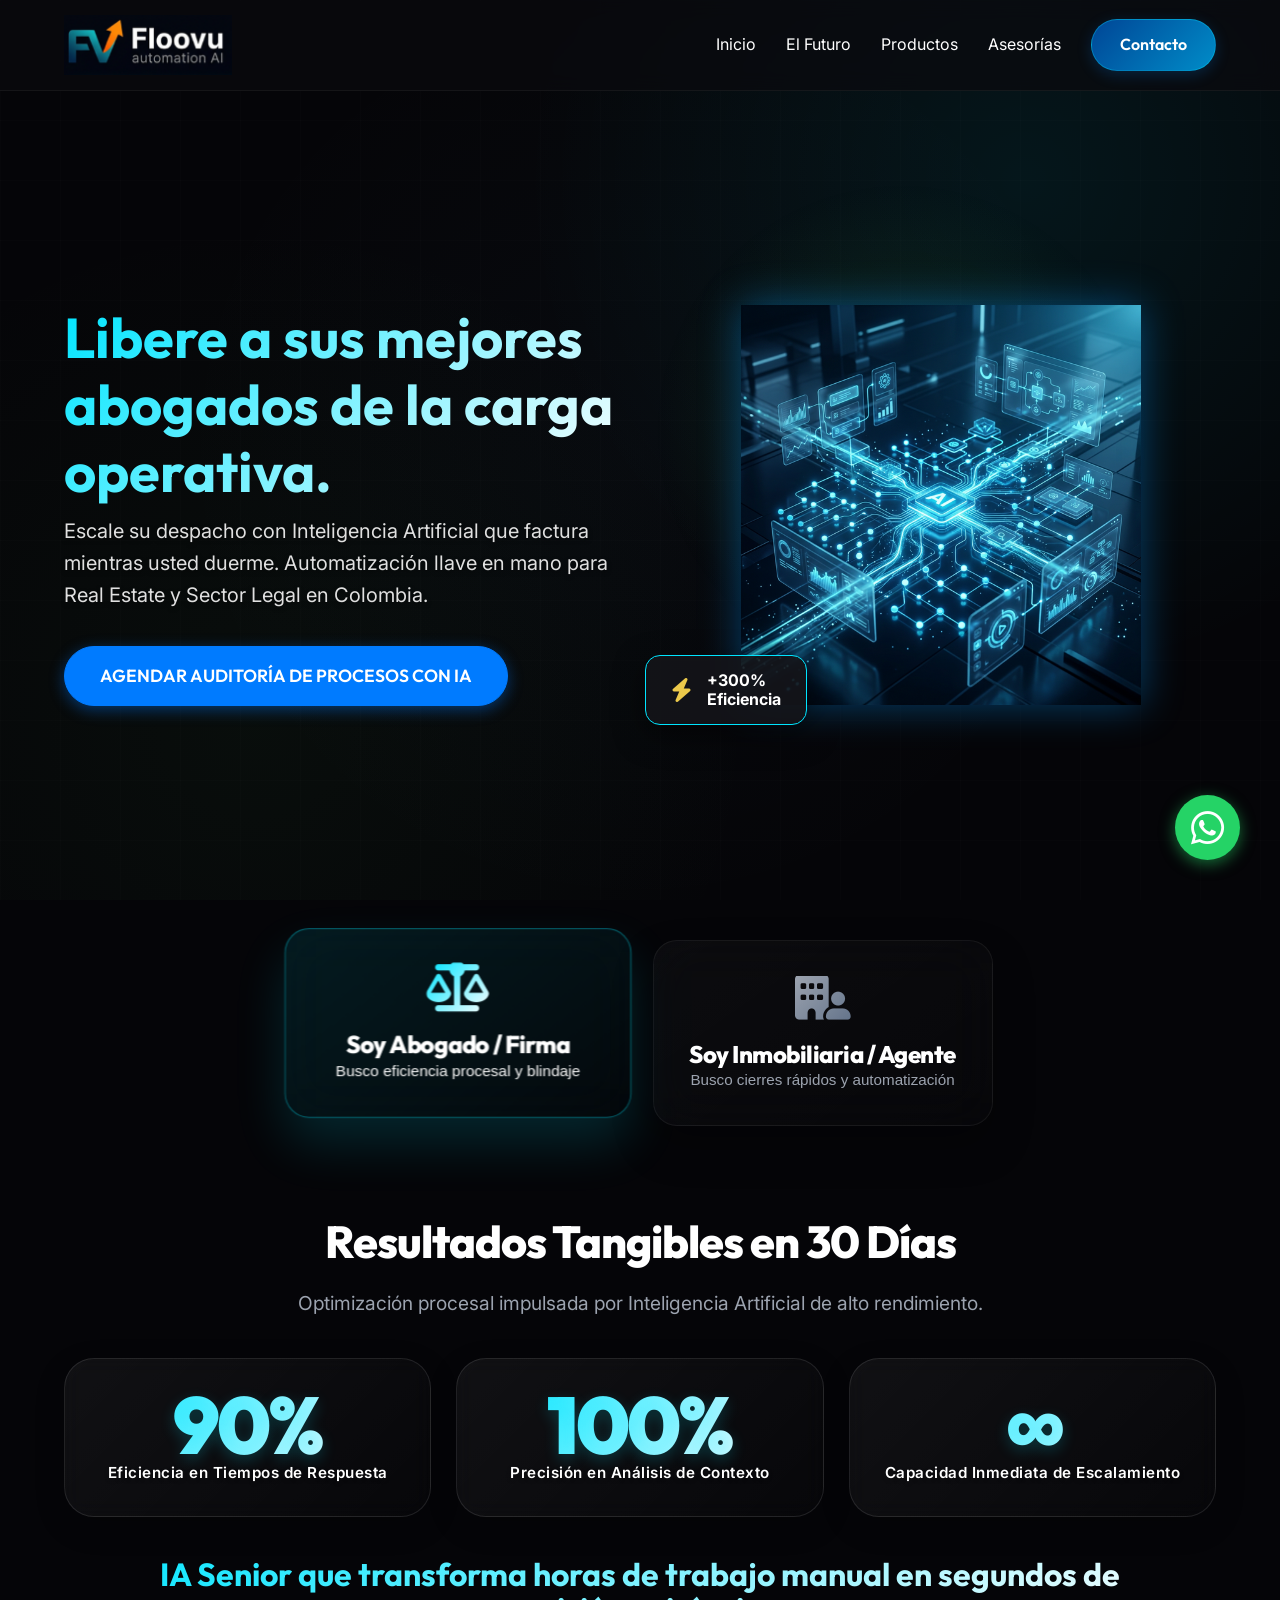
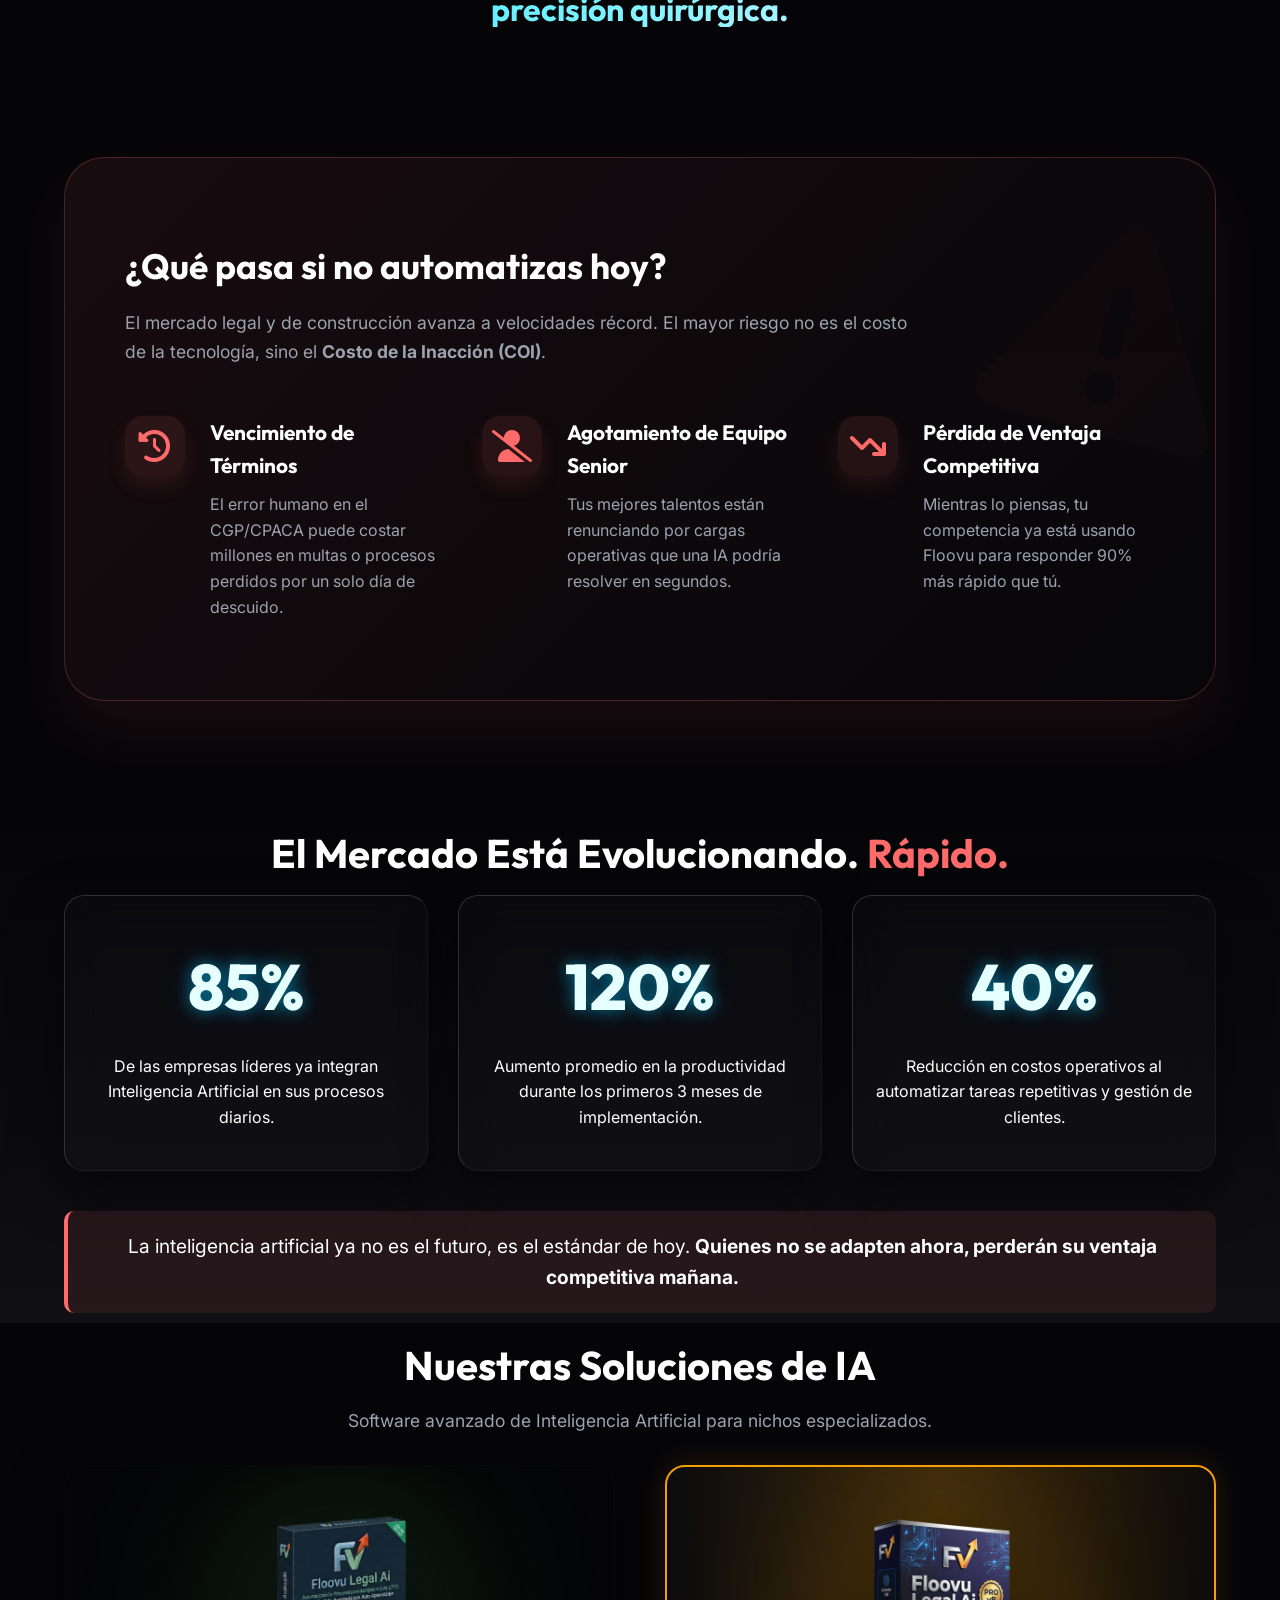
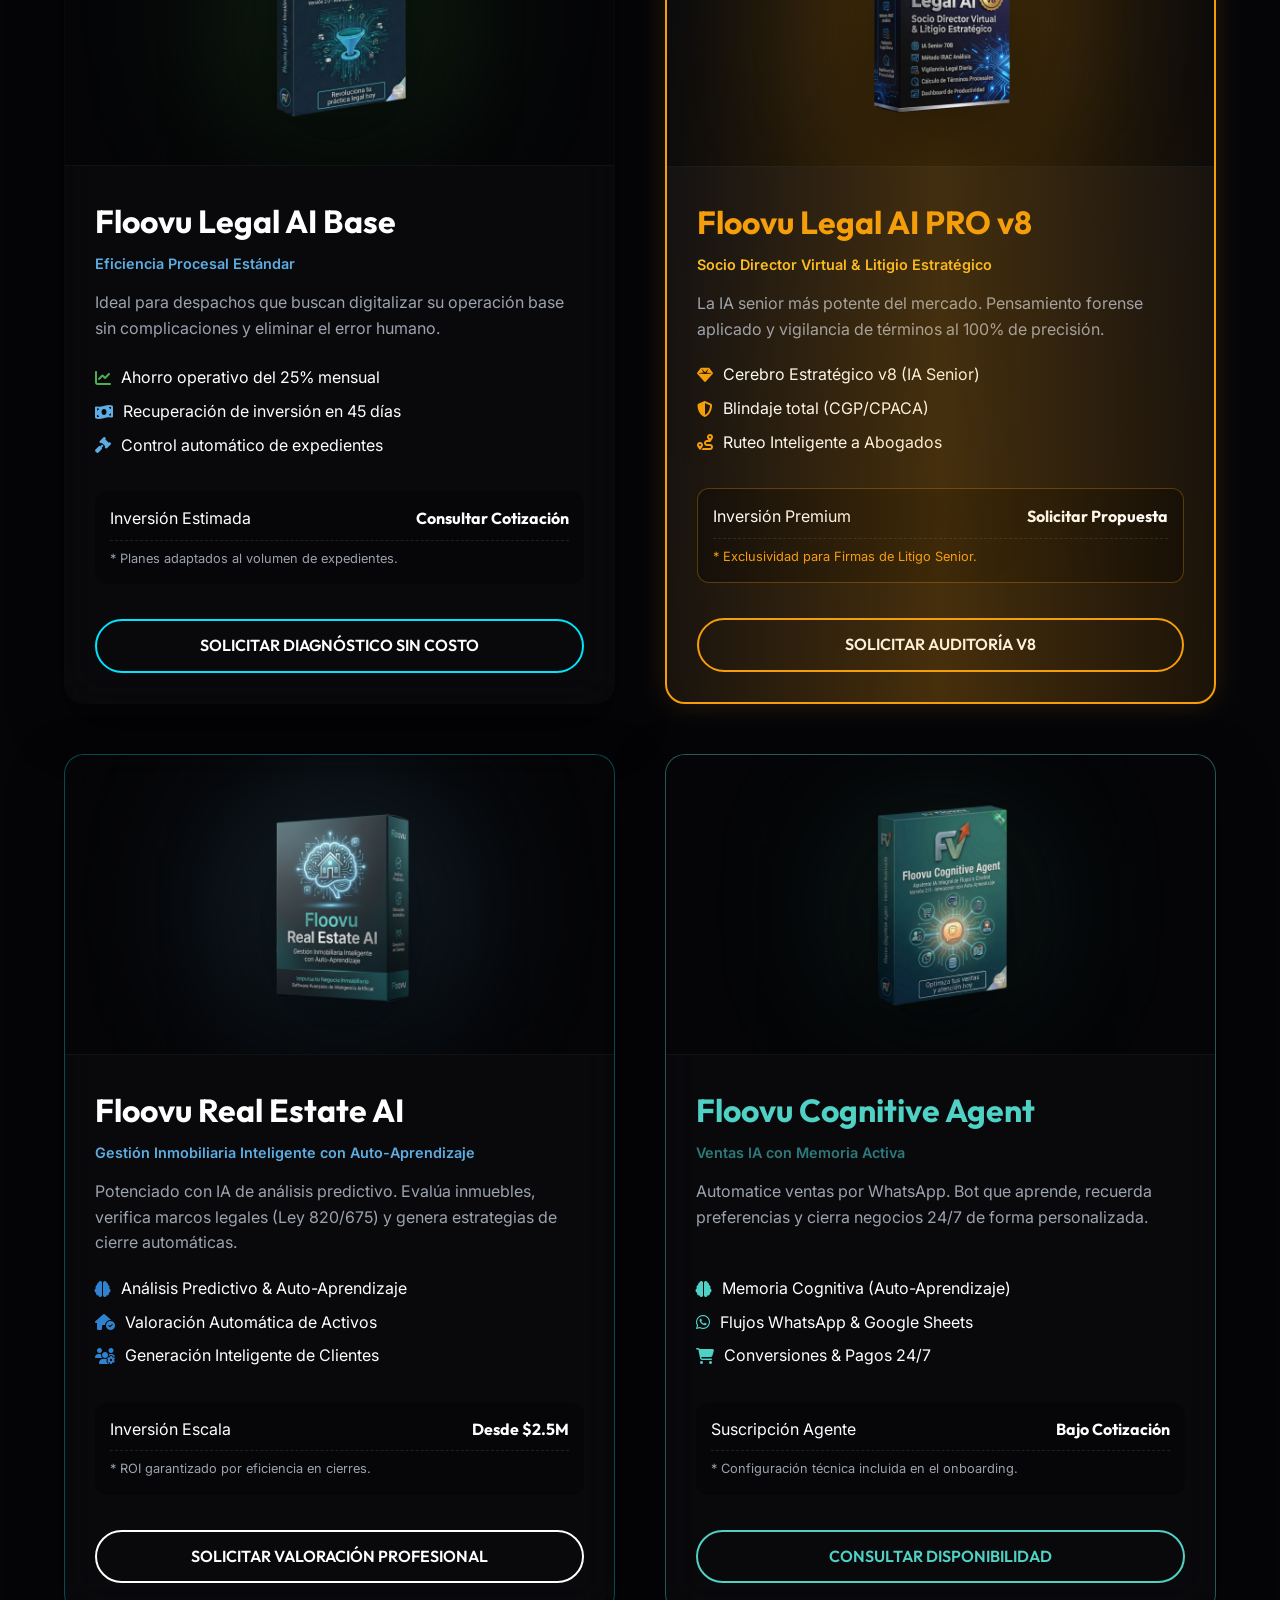
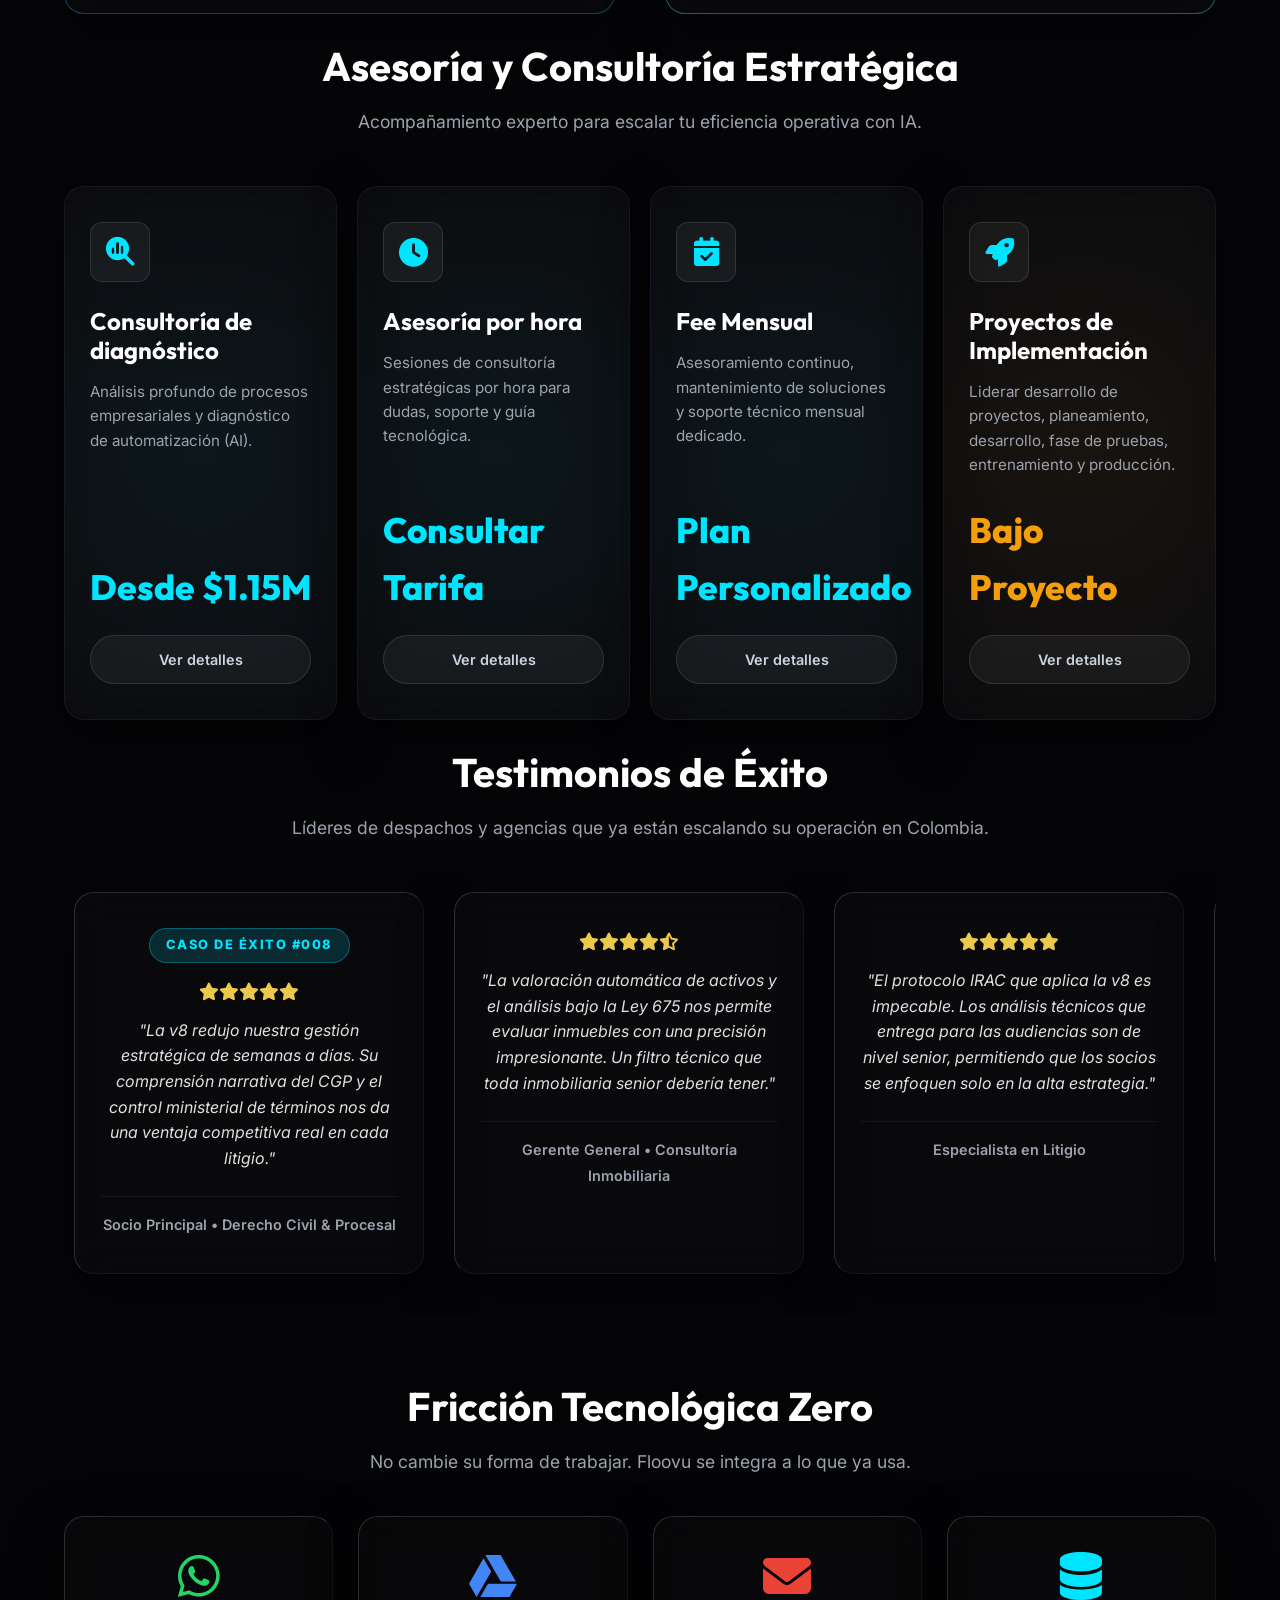
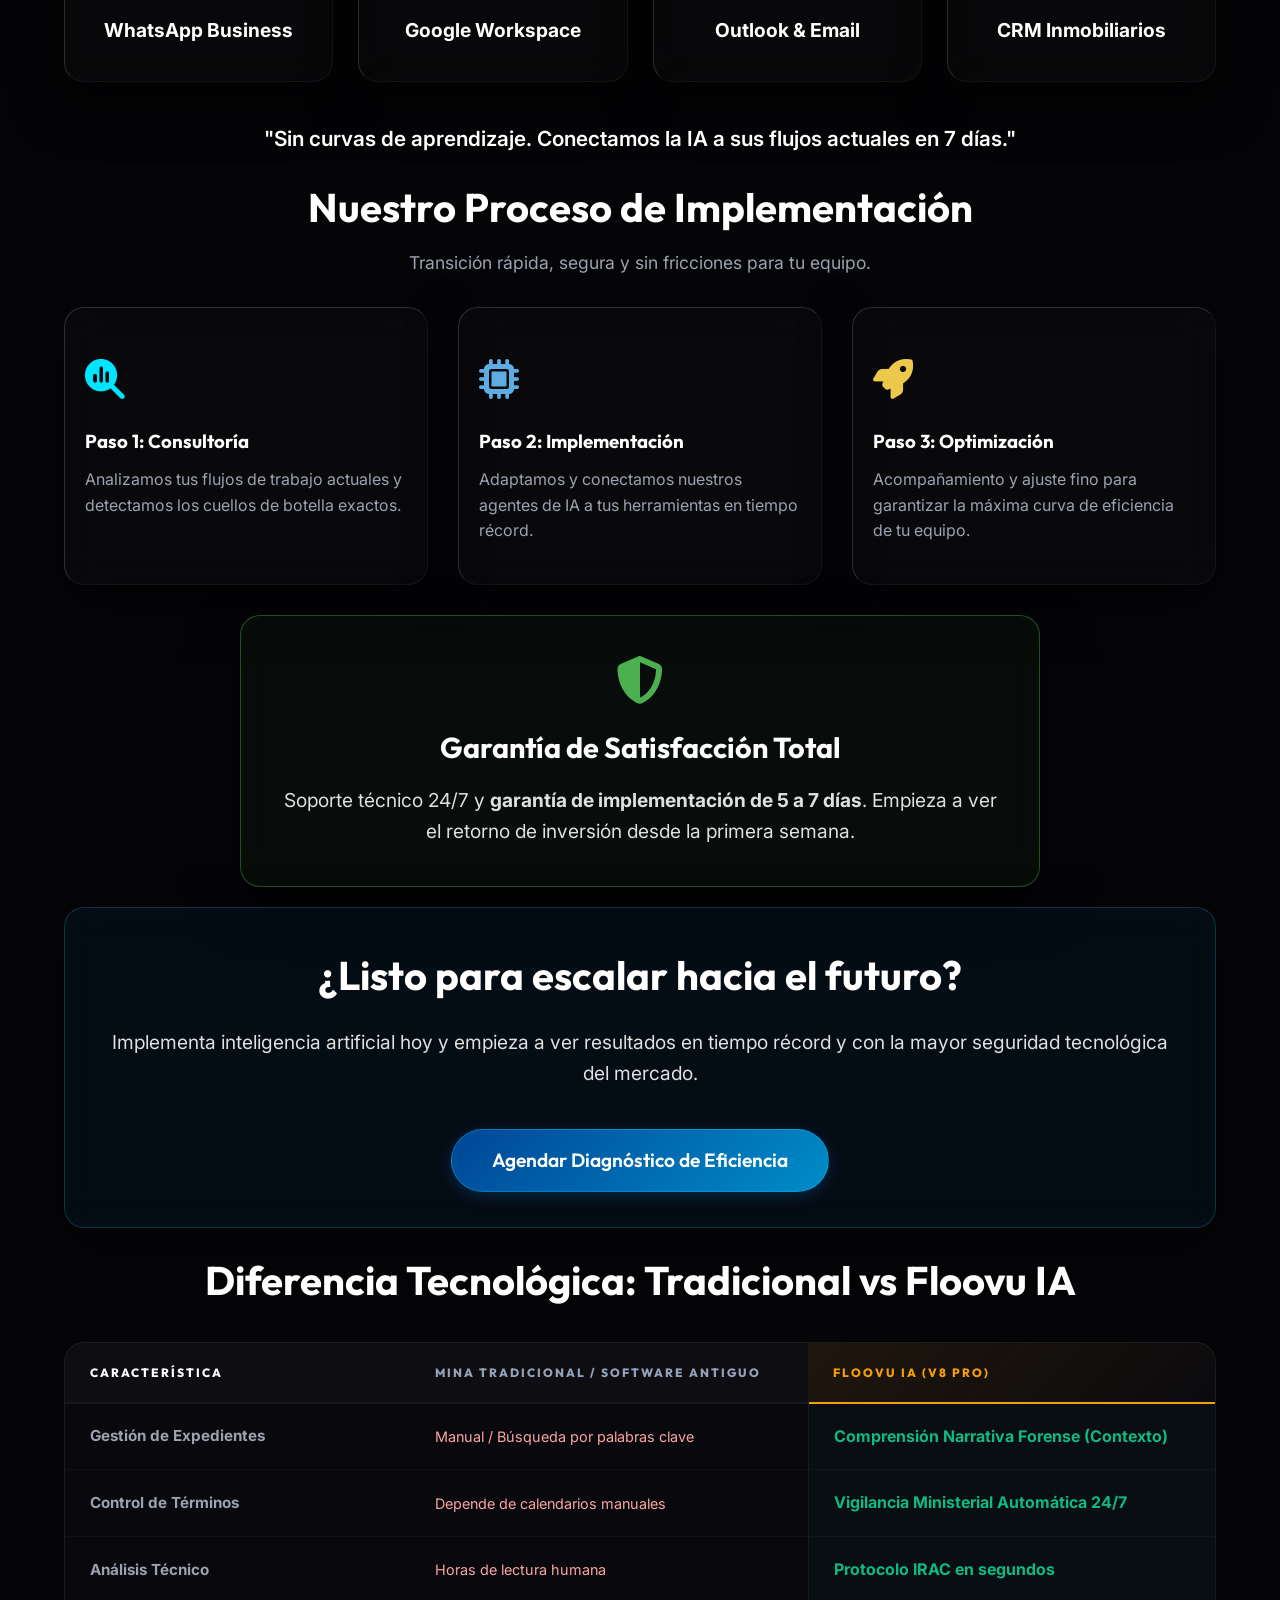
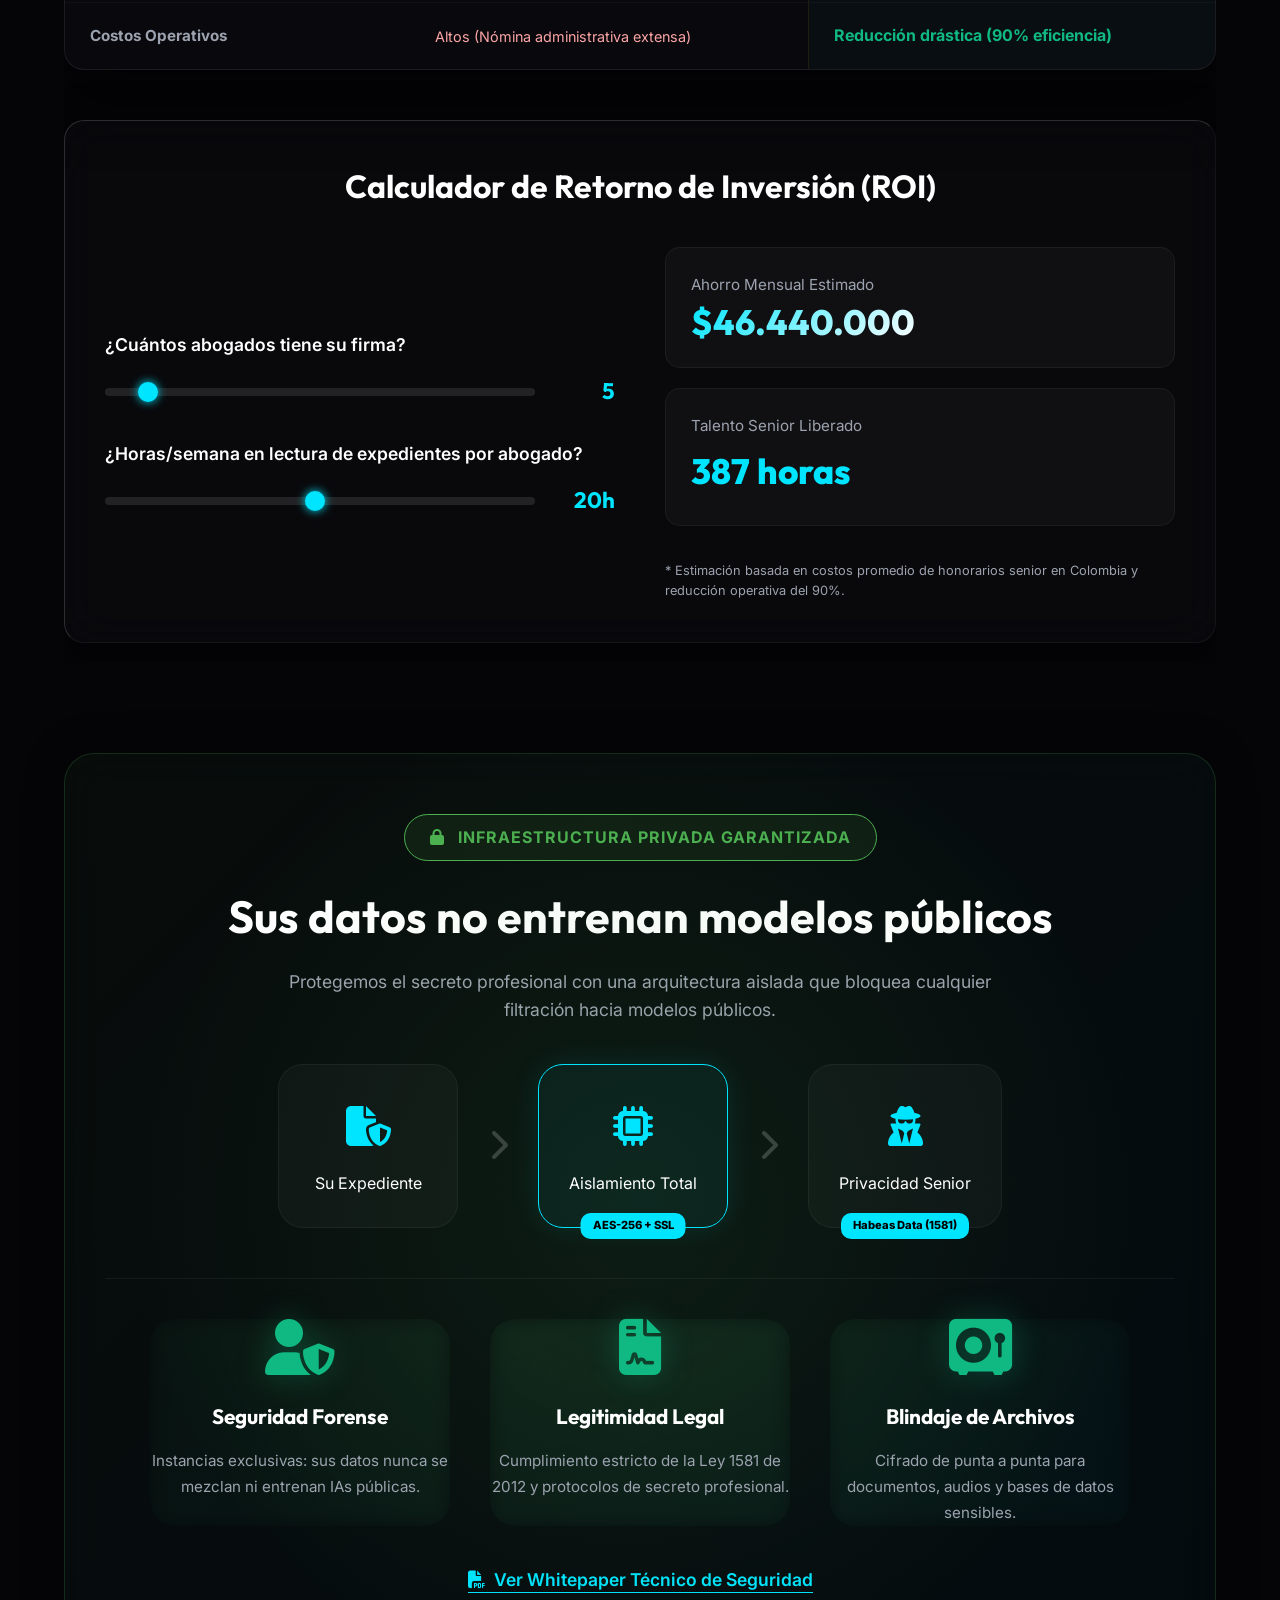
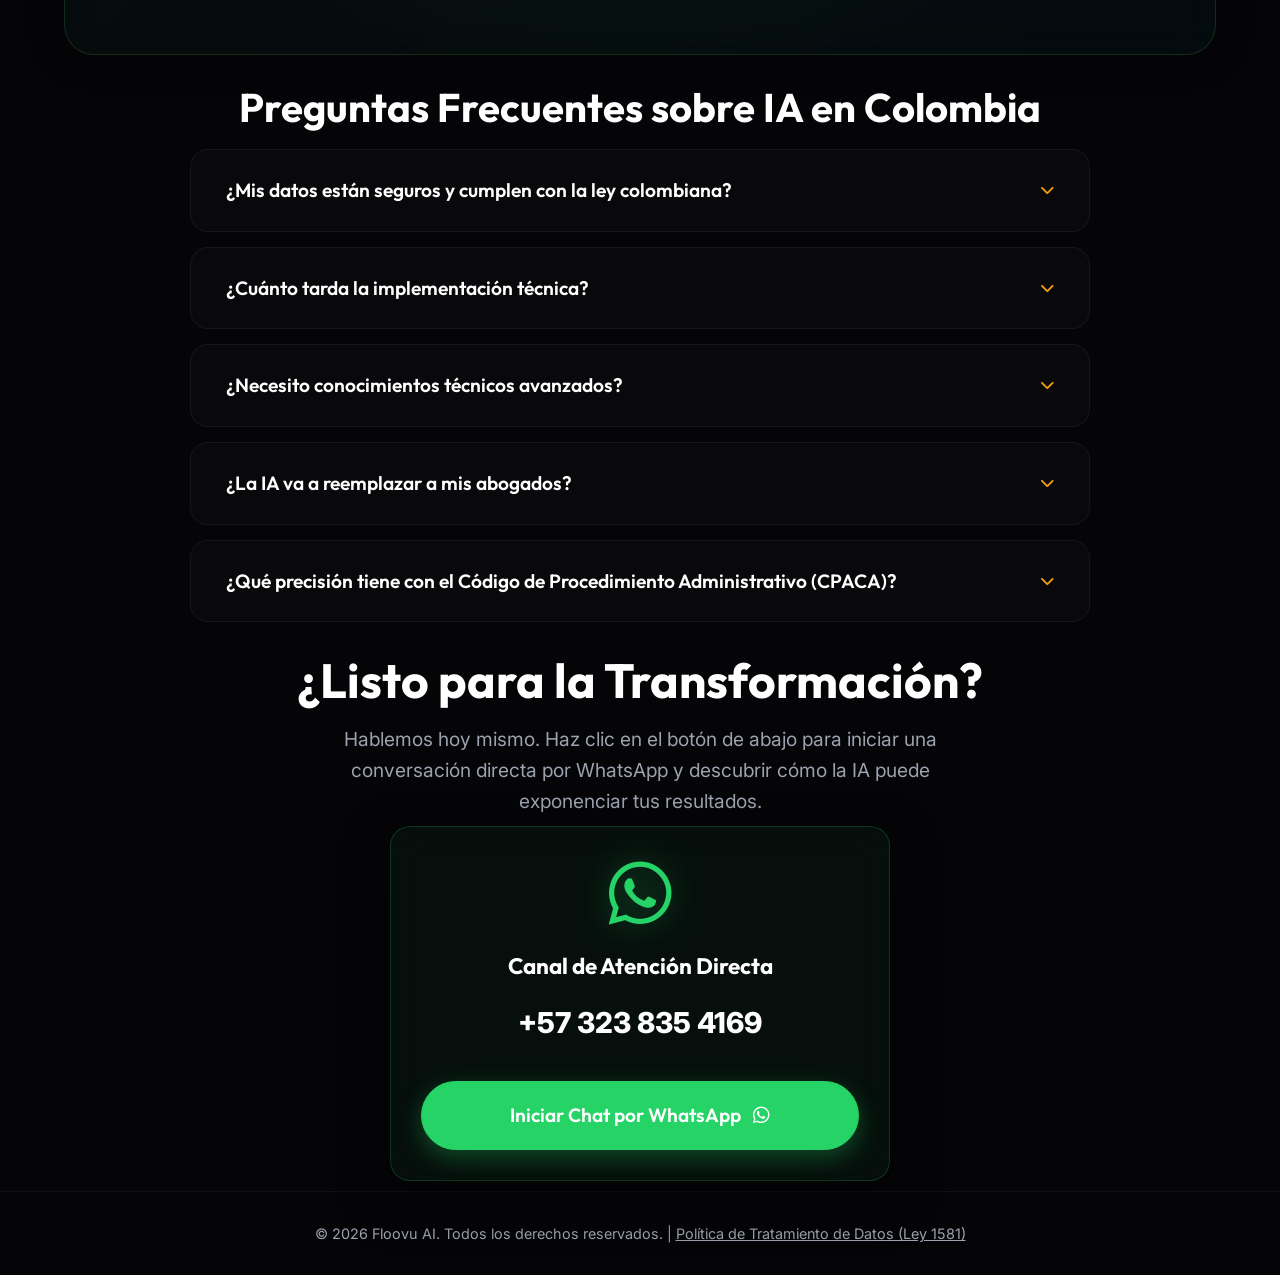
==== commit 24ffceee: "Convert testimonials grid to scroll-snap carousel" ====
--- a/index.html
+++ b/index.html
@@ -393,11 +393,11 @@
             <p class="section-subtitle" data-aos="fade-up" data-aos-delay="100">Líderes de despachos y agencias que ya
                 están escalando su operación en Colombia.</p>
 
-            <div class="stats-grid"
-                style="margin-top: 20px; display: flex; flex-wrap: wrap; justify-content: center; gap: 30px;">
+            <div class="stats-grid testimonials-carousel"
+                style="margin-top: 20px; display: flex; overflow-x: auto; gap: 30px; padding: 20px 10px 40px; scroll-snap-type: x mandatory; -webkit-overflow-scrolling: touch; scroll-behavior: smooth; scrollbar-width: thin; scrollbar-color: var(--primary) rgba(255, 255, 255, 0.05);">
                 <!-- Testimonio 1 (Legal PRO v8) -->
                 <div class="testimonial-card glass-panel fade-up profile-legal" data-aos="zoom-in" data-aos-delay="150"
-                    style="padding: 35px 25px; flex: 1; min-width: 320px; max-width: 380px;">
+                    style="padding: 35px 25px; flex: 0 0 auto; width: 350px; max-width: 85vw; scroll-snap-align: center;">
                     <div class="case-tag">Caso de Éxito #008</div>
                     <div class="stars" style="color: #ecc94b; margin-bottom: 12px; font-size: 1.1rem;">
                         <i class="fa-solid fa-star"></i><i class="fa-solid fa-star"></i><i
@@ -417,7 +417,7 @@
 
                 <!-- Testimonio 2 (Real Estate AI) -->
                 <div class="testimonial-card glass-panel fade-up delay-1 profile-realestate" data-aos="zoom-in" data-aos-delay="250"
-                    style="padding: 35px 25px; flex: 1; min-width: 320px; max-width: 380px;">
+                    style="padding: 35px 25px; flex: 0 0 auto; width: 350px; max-width: 85vw; scroll-snap-align: center;">
                     <div class="stars" style="color: #ecc94b; margin-bottom: 12px; font-size: 1.1rem;">
                         <i class="fa-solid fa-star"></i><i class="fa-solid fa-star"></i><i
                             class="fa-solid fa-star"></i><i class="fa-solid fa-star"></i><i
@@ -436,7 +436,7 @@
 
                 <!-- Testimonio 3 (Legal PRO v8) -->
                 <div class="testimonial-card glass-panel fade-up delay-2 profile-legal" data-aos="zoom-in" data-aos-delay="350"
-                    style="padding: 35px 25px; flex: 1; min-width: 320px; max-width: 380px;">
+                    style="padding: 35px 25px; flex: 0 0 auto; width: 350px; max-width: 85vw; scroll-snap-align: center;">
                     <div class="stars" style="color: #ecc94b; margin-bottom: 12px; font-size: 1.1rem;">
                         <i class="fa-solid fa-star"></i><i class="fa-solid fa-star"></i><i
                             class="fa-solid fa-star"></i><i class="fa-solid fa-star"></i><i
@@ -455,7 +455,7 @@
 
                 <!-- Testimonio 4 (Legal AI Base) -->
                 <div class="testimonial-card glass-panel fade-up delay-3 profile-legal" data-aos="zoom-in" data-aos-delay="450"
-                    style="padding: 35px 25px; flex: 1; min-width: 320px; max-width: 380px;">
+                    style="padding: 35px 25px; flex: 0 0 auto; width: 350px; max-width: 85vw; scroll-snap-align: center;">
                     <div class="stars" style="color: #ecc94b; margin-bottom: 12px; font-size: 1.1rem;">
                         <i class="fa-solid fa-star"></i><i class="fa-solid fa-star"></i><i
                             class="fa-solid fa-star"></i><i class="fa-solid fa-star"></i><i
@@ -474,7 +474,7 @@
 
                 <!-- Testimonio 5 (Legal PRO v8) -->
                 <div class="testimonial-card glass-panel fade-up delay-4 profile-legal" data-aos="zoom-in" data-aos-delay="550"
-                    style="padding: 35px 25px; flex: 1; min-width: 320px; max-width: 380px;">
+                    style="padding: 35px 25px; flex: 0 0 auto; width: 350px; max-width: 85vw; scroll-snap-align: center;">
                     <div class="stars" style="color: #ecc94b; margin-bottom: 12px; font-size: 1.1rem;">
                         <i class="fa-solid fa-star"></i><i class="fa-solid fa-star"></i><i
                             class="fa-solid fa-star"></i><i class="fa-solid fa-star"></i><i
@@ -493,7 +493,7 @@
 
                 <!-- Testimonio 6 (Real Estate AI) -->
                 <div class="testimonial-card glass-panel fade-up profile-realestate" data-aos="zoom-in" data-aos-delay="600"
-                    style="padding: 35px 25px; flex: 1; min-width: 320px; max-width: 380px;">
+                    style="padding: 35px 25px; flex: 0 0 auto; width: 350px; max-width: 85vw; scroll-snap-align: center;">
                     <div class="stars" style="color: #ecc94b; margin-bottom: 12px; font-size: 1.1rem;">
                         <i class="fa-solid fa-star"></i><i class="fa-solid fa-star"></i><i
                             class="fa-solid fa-star"></i><i class="fa-solid fa-star"></i><i
@@ -512,7 +512,7 @@
 
                 <!-- Testimonio 7 (Real Estate AI) -->
                 <div class="testimonial-card glass-panel fade-up profile-realestate" data-aos="zoom-in" data-aos-delay="650"
-                    style="padding: 35px 25px; flex: 1; min-width: 320px; max-width: 380px;">
+                    style="padding: 35px 25px; flex: 0 0 auto; width: 350px; max-width: 85vw; scroll-snap-align: center;">
                     <div class="stars" style="color: #ecc94b; margin-bottom: 12px; font-size: 1.1rem;">
                         <i class="fa-solid fa-star"></i><i class="fa-solid fa-star"></i><i
                             class="fa-solid fa-star"></i><i class="fa-solid fa-star"></i><i
@@ -531,7 +531,7 @@
 
                 <!-- Testimonio 8 (Cognitive Agent) -->
                 <div class="testimonial-card glass-panel fade-up profile-realestate" data-aos="zoom-in" data-aos-delay="700"
-                    style="padding: 35px 25px; flex: 1; min-width: 320px; max-width: 380px;">
+                    style="padding: 35px 25px; flex: 0 0 auto; width: 350px; max-width: 85vw; scroll-snap-align: center;">
                     <div class="stars" style="color: #ecc94b; margin-bottom: 12px; font-size: 1.1rem;">
                         <i class="fa-solid fa-star"></i><i class="fa-solid fa-star"></i><i
                             class="fa-solid fa-star"></i><i class="fa-solid fa-star"></i><i
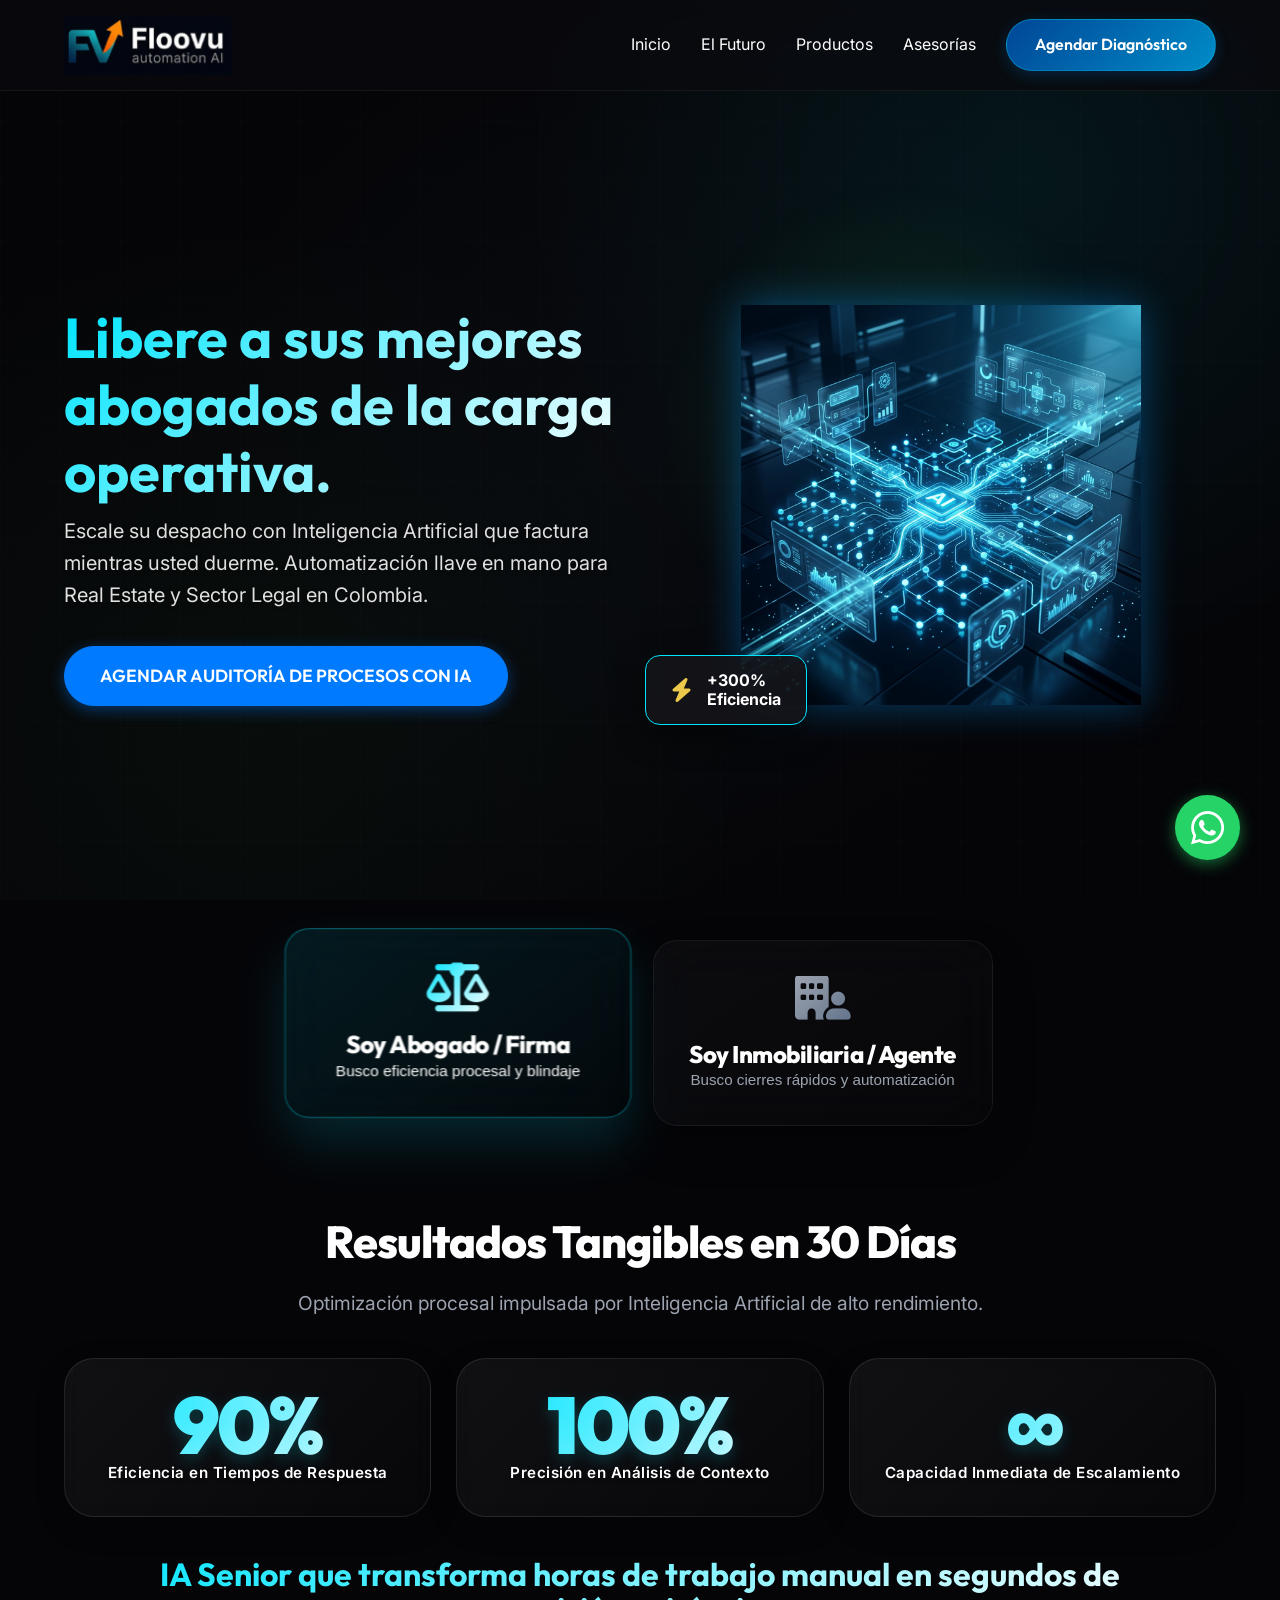
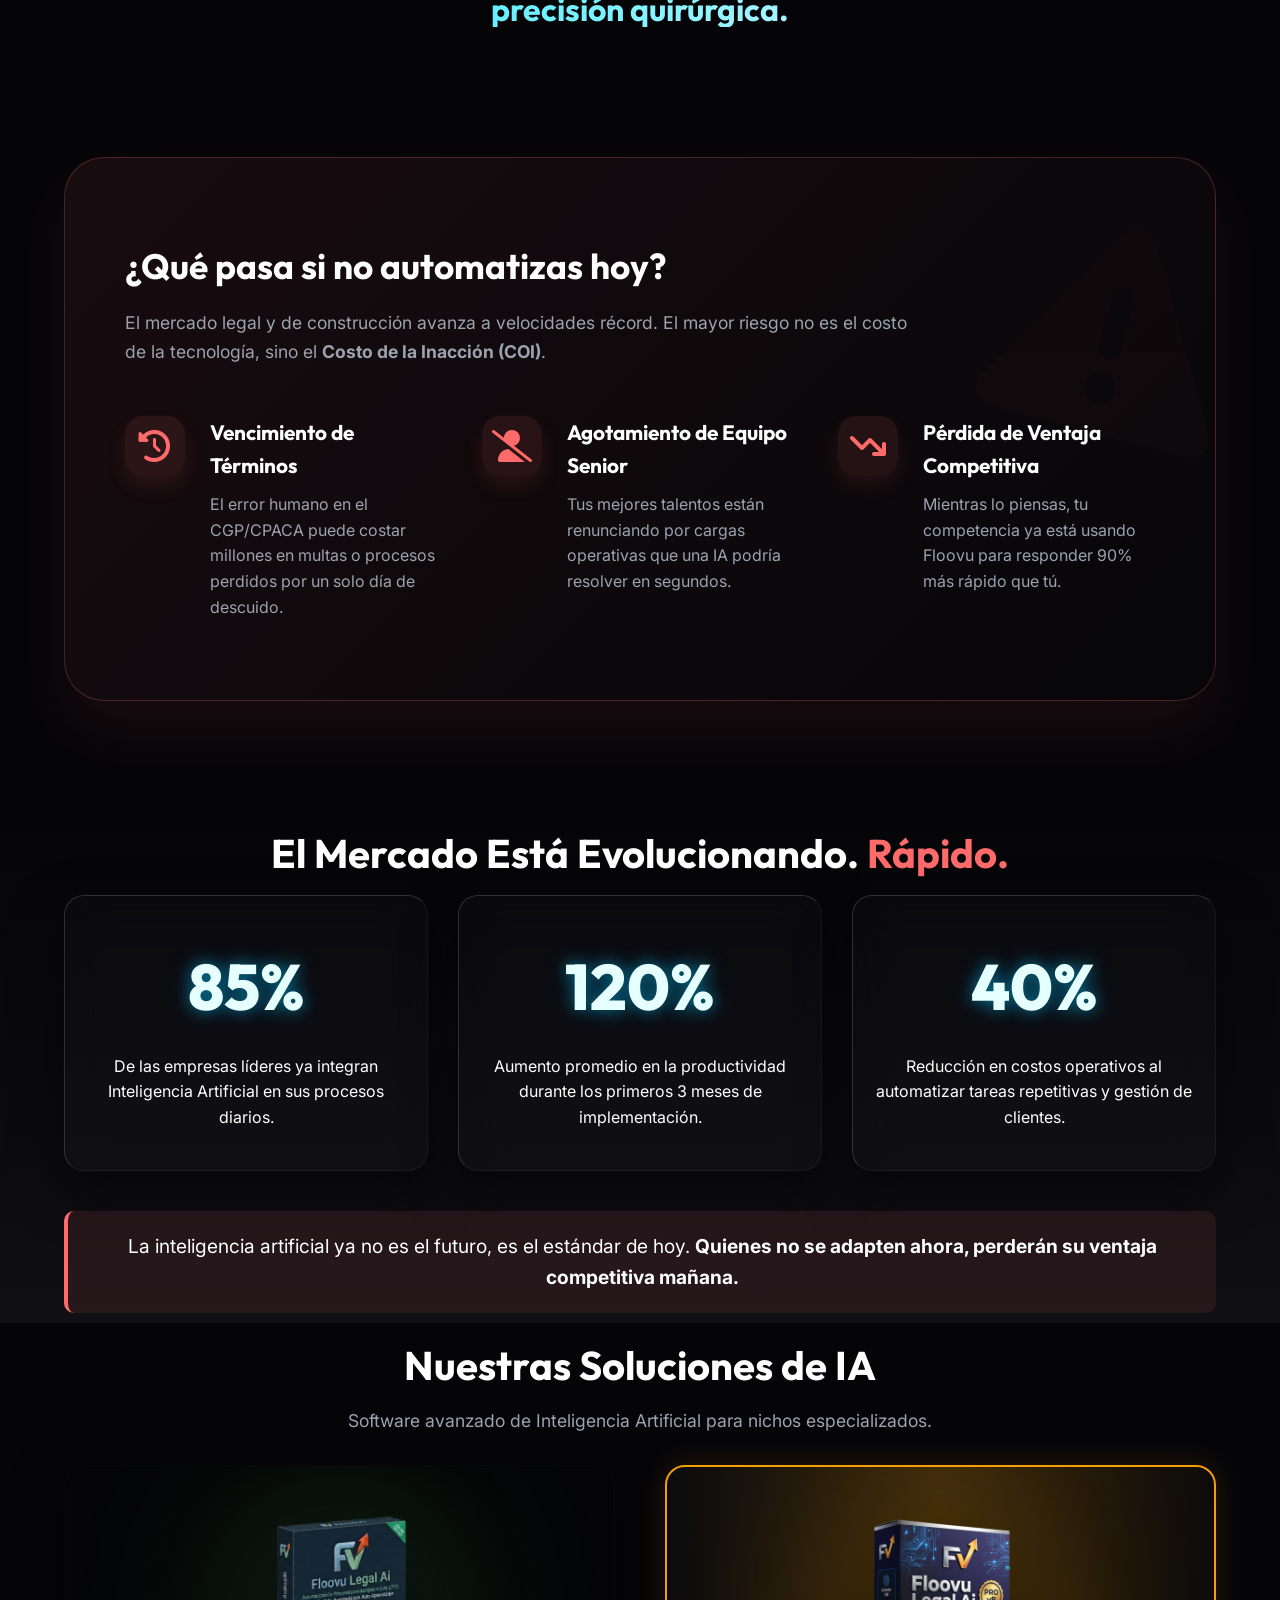
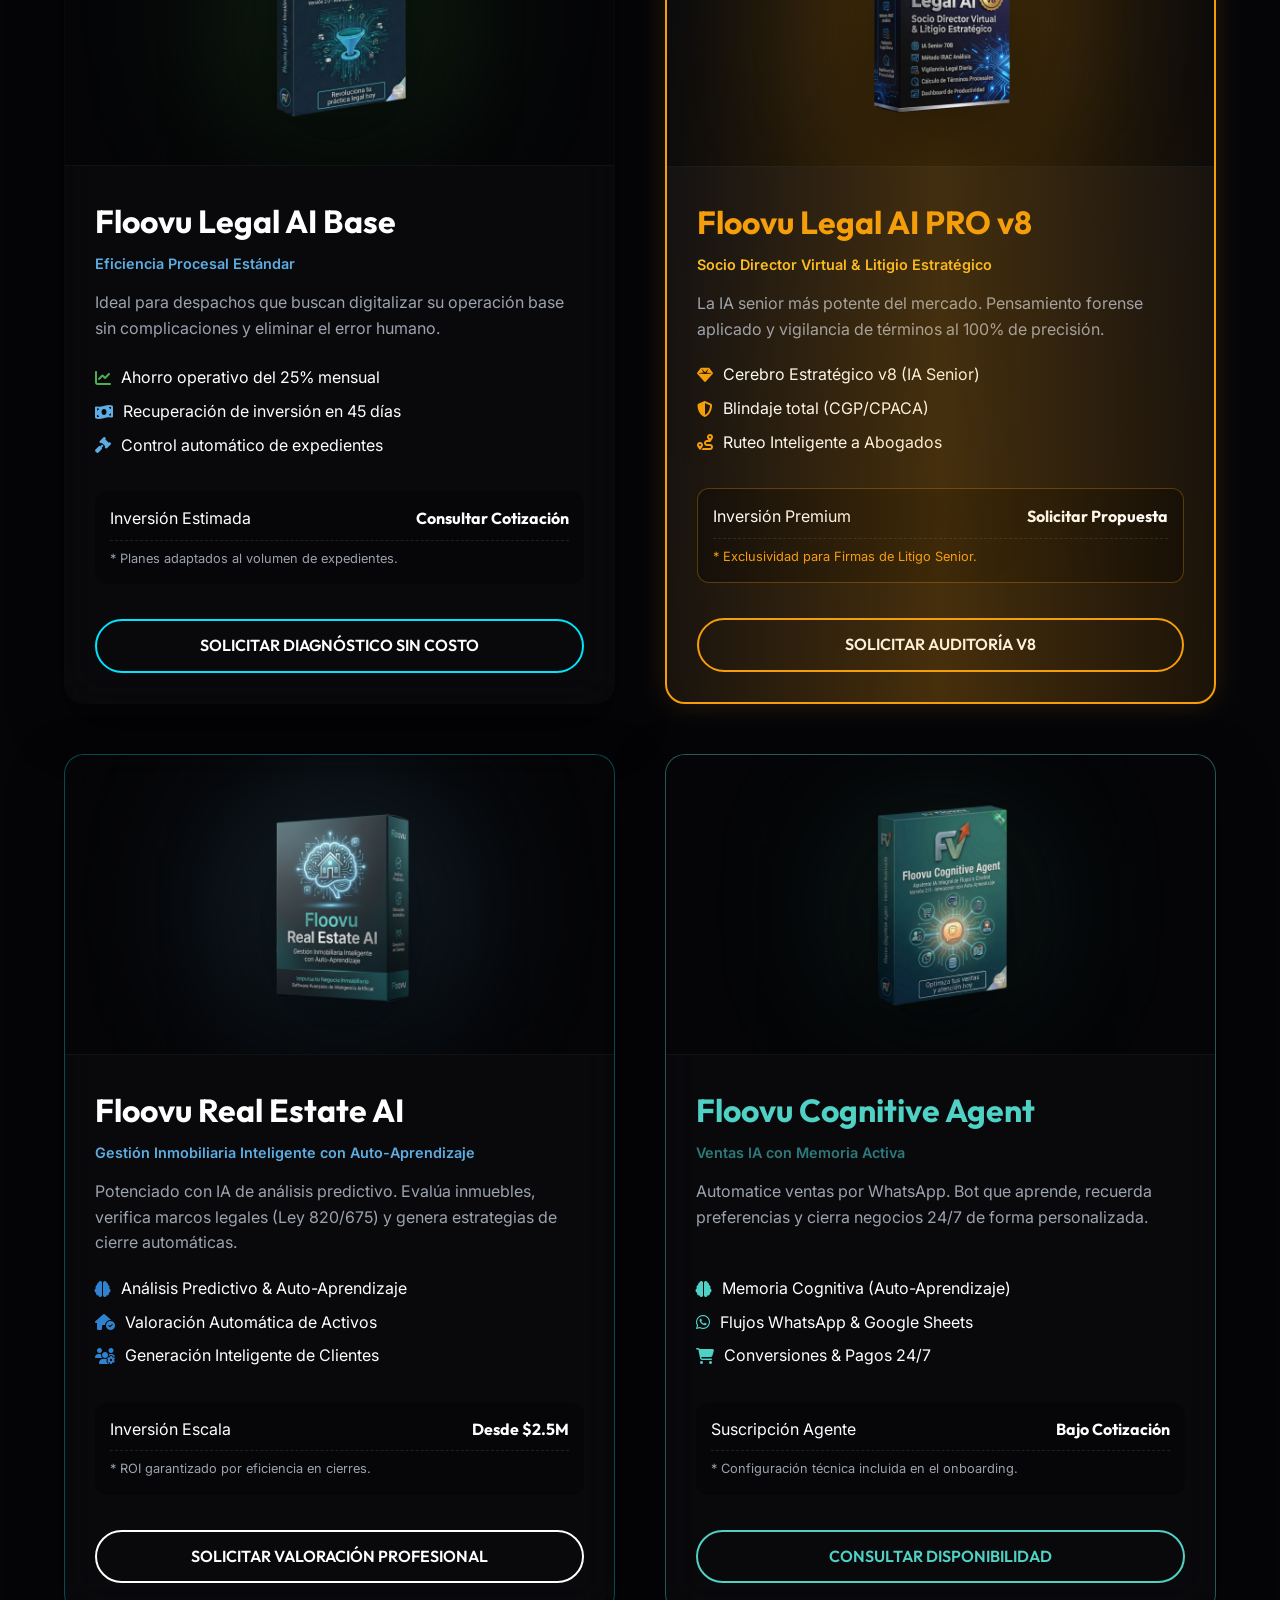
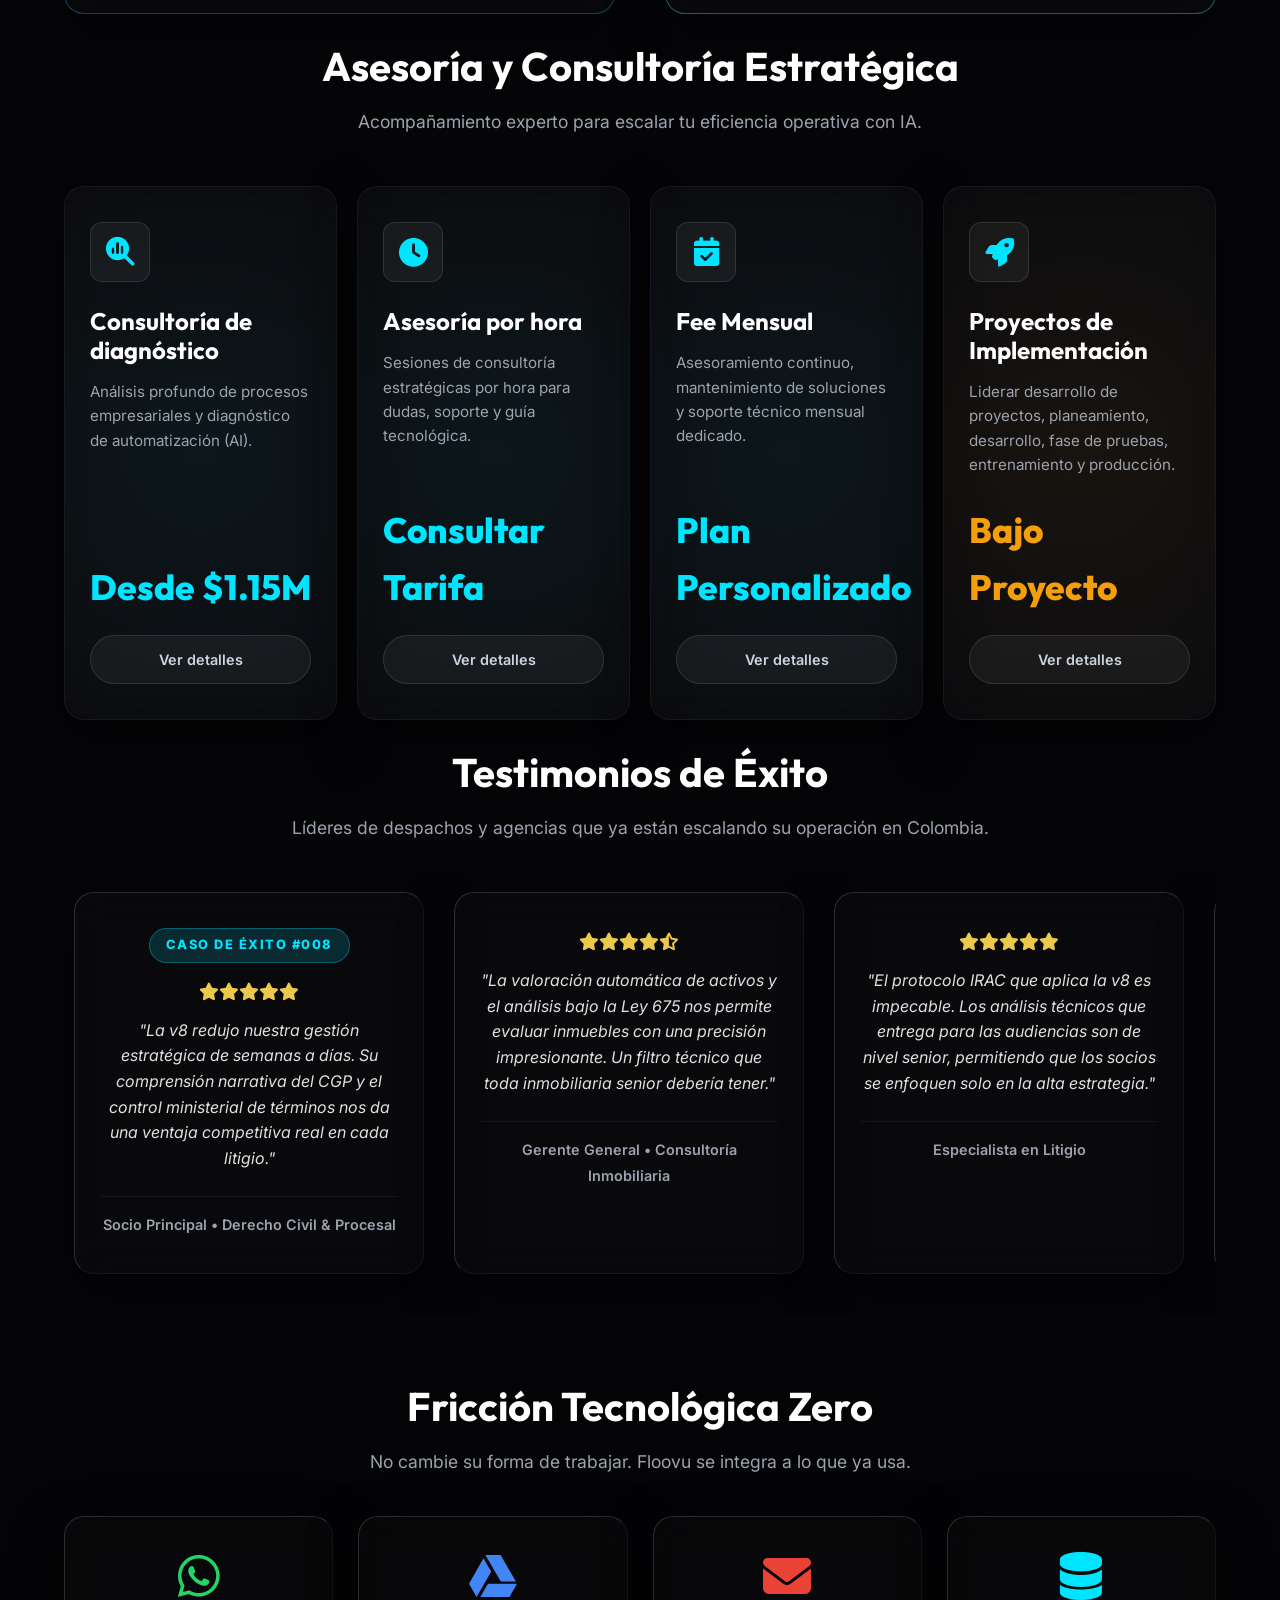
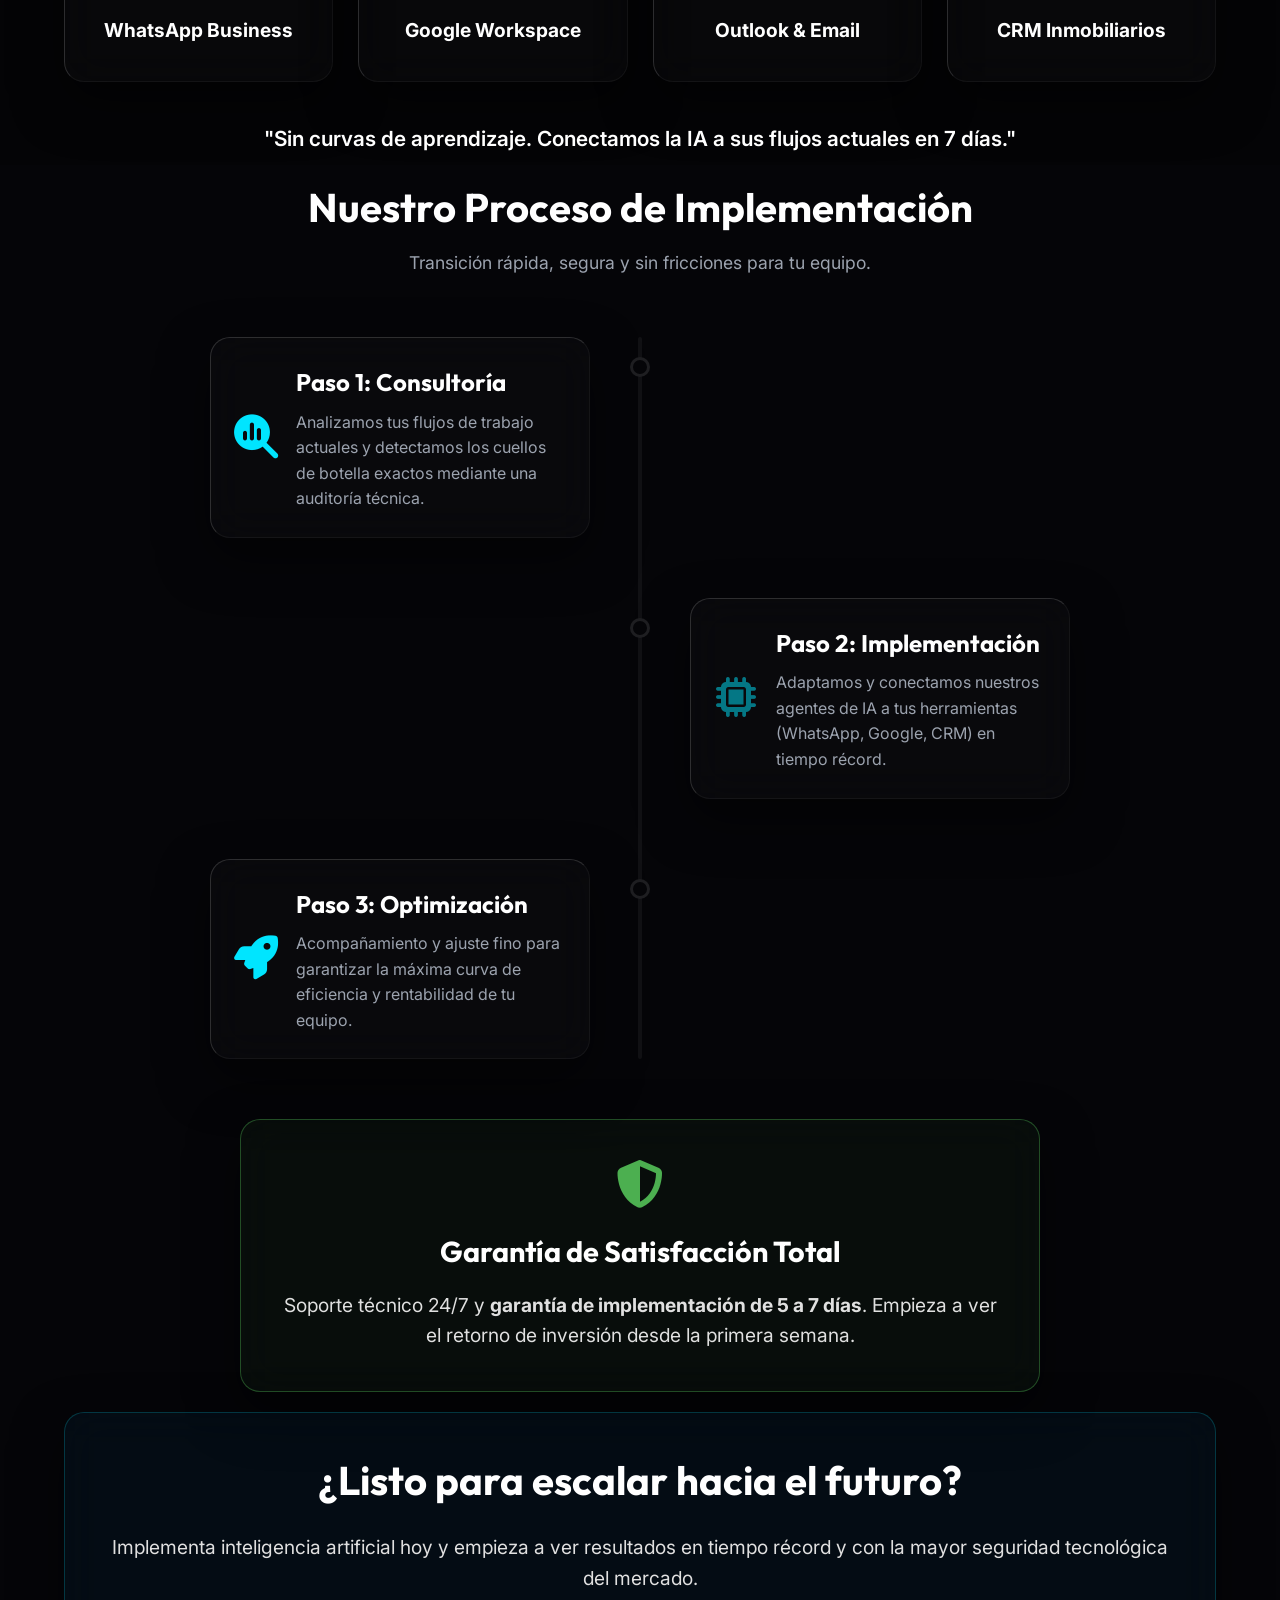
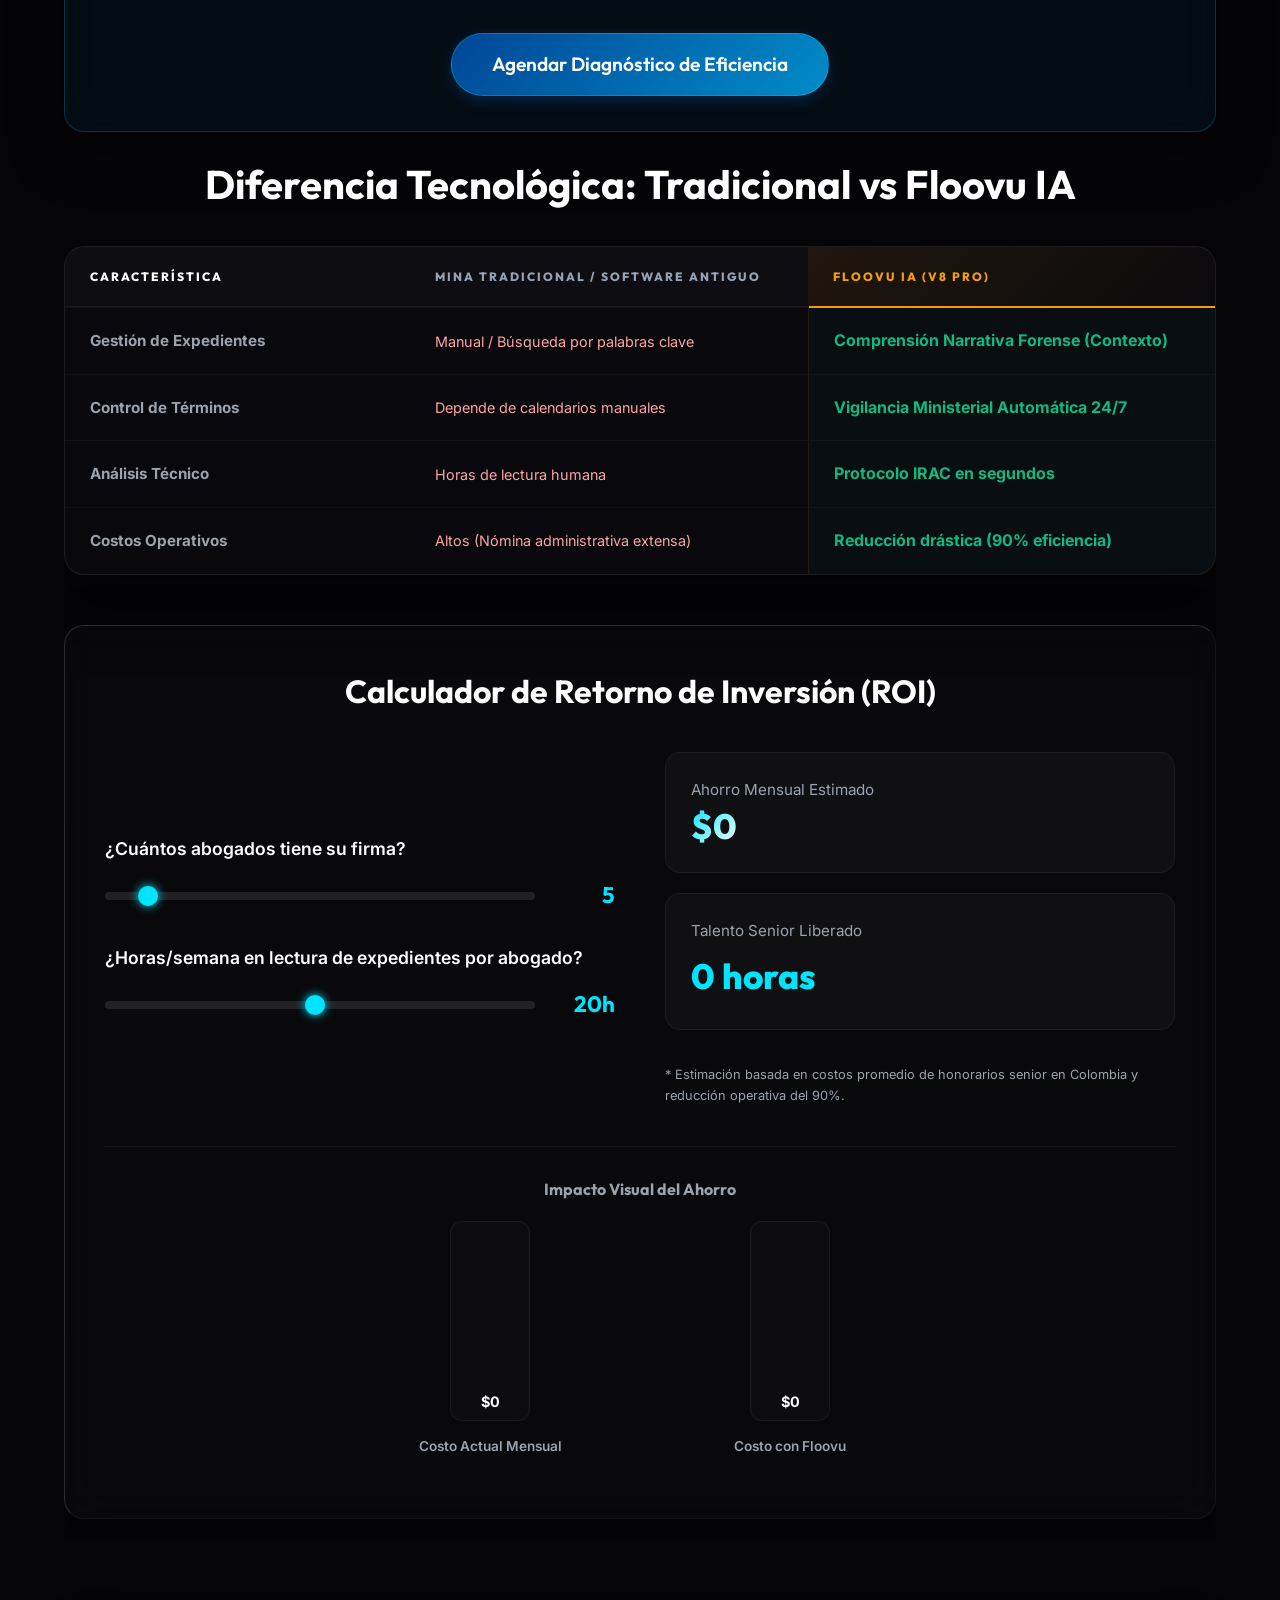
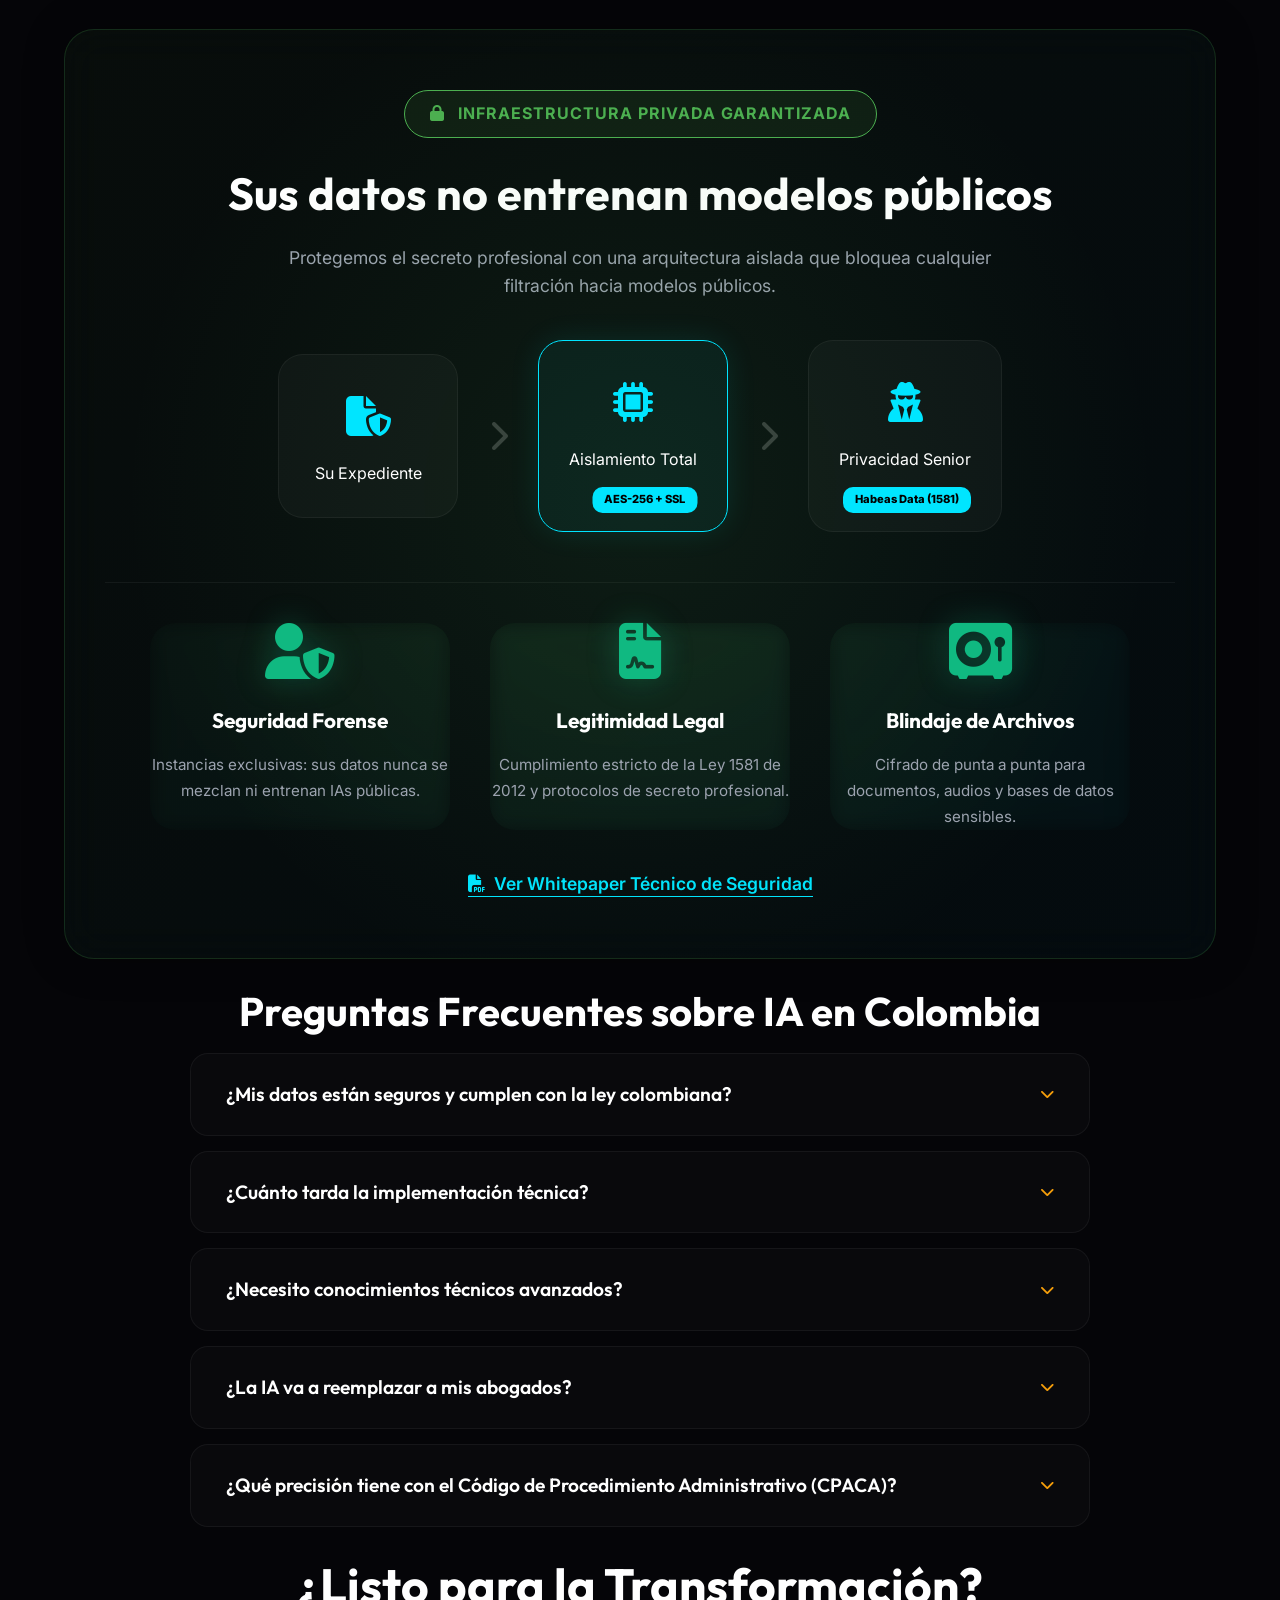
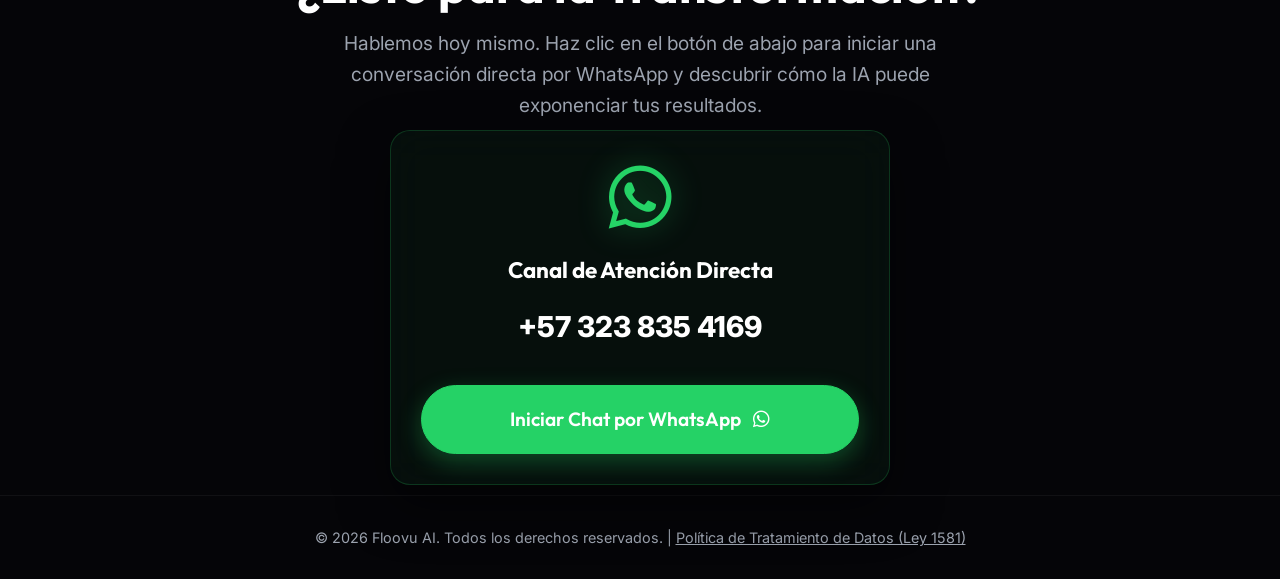
==== commit d922ad46: "Implementación de mejoras UX/UI Etapas 1, 2 y 3: Tooltips, Menú Móvil, Timeline, ROI Chart y Persona" ====
--- a/index.html
+++ b/index.html
@@ -31,12 +31,15 @@
             <a href="#inicio" class="logo-wrapper">
                 <img src="images/logo.png" alt="Floovu AI" class="logo-main-img" style="height: 60px; width: auto;">
             </a>
-            <ul class="nav-links">
+            <div class="mobile-menu-btn" id="mobile-menu-btn">
+                <i class="fa-solid fa-bars"></i>
+            </div>
+            <ul class="nav-links" id="nav-links">
                 <li><a href="#inicio">Inicio</a></li>
                 <li><a href="#estadisticas">El Futuro</a></li>
                 <li><a href="#productos">Productos</a></li>
                 <li><a href="#asesorias">Asesorías</a></li>
-                <li><a href="#contacto" class="btn btn-primary">Contacto</a></li>
+                <li><a href="#contacto" class="btn btn-primary btn-nav-cta">Agendar Diagnóstico</a></li>
             </ul>
         </div>
     </nav>
@@ -45,7 +48,7 @@
     <section id="inicio" class="hero section">
         <div class="container hero-content">
             <div class="hero-text" data-aos="fade-right" data-aos-duration="1000">
-                <h1 class="gradient-text" style="line-height: 1.2;">Libere a sus mejores abogados de la carga operativa.
+                <h1 class="gradient-text" id="hero-title" style="line-height: 1.2;">Libere a sus mejores abogados de la carga operativa.
                 </h1>
                 <p
                     style="color: #e0e0e0; text-shadow: 0 2px 4px rgba(0,0,0,0.5); font-size: 1.25rem; margin-bottom: 35px; line-height: 1.6;">
@@ -589,27 +592,42 @@
             <p class="section-subtitle text-center" data-aos="fade-up" data-aos-delay="100">Transición rápida, segura y
                 sin fricciones para tu equipo.</p>
 
-            <div class="stats-grid" style="margin-bottom: 30px;">
-                <div class="stat-card glass-panel fade-up" data-aos="zoom-in" data-aos-delay="100">
-                    <div style="font-size: 2.5rem; color: var(--primary); margin-bottom: 15px;"><i
-                            class="fa-solid fa-magnifying-glass-chart"></i></div>
-                    <h3>Paso 1: Consultoría</h3>
-                    <p style="color: var(--text-muted); margin-top: 10px;">Analizamos tus flujos de trabajo actuales y
-                        detectamos los cuellos de botella exactos.</p>
-                </div>
-                <div class="stat-card glass-panel fade-up delay-1" data-aos="zoom-in" data-aos-delay="250">
-                    <div style="font-size: 2.5rem; color: var(--secondary); margin-bottom: 15px;"><i
-                            class="fa-solid fa-microchip"></i></div>
-                    <h3>Paso 2: Implementación</h3>
-                    <p style="color: var(--text-muted); margin-top: 10px;">Adaptamos y conectamos nuestros agentes de IA
-                        a tus herramientas en tiempo récord.</p>
-                </div>
-                <div class="stat-card glass-panel fade-up delay-2" data-aos="zoom-in" data-aos-delay="400">
-                    <div style="font-size: 2.5rem; color: #ecc94b; margin-bottom: 15px;"><i
-                            class="fa-solid fa-rocket"></i></div>
-                    <h3>Paso 3: Optimización</h3>
-                    <p style="color: var(--text-muted); margin-top: 10px;">Acompañamiento y ajuste fino para garantizar
-                        la máxima curva de eficiencia de tu equipo.</p>
+            <div class="timeline-container">
+                <div class="timeline-line">
+                    <div class="timeline-progress" id="timeline-progress"></div>
+                </div>
+                
+                <div class="timeline-item" data-aos="fade-left" data-aos-delay="100">
+                    <div class="timeline-dot"></div>
+                    <div class="timeline-content glass-panel">
+                        <div class="timeline-icon"><i class="fa-solid fa-magnifying-glass-chart"></i></div>
+                        <div class="timeline-text">
+                            <h3>Paso 1: Consultoría</h3>
+                            <p>Analizamos tus flujos de trabajo actuales y detectamos los cuellos de botella exactos mediante una auditoría técnica.</p>
+                        </div>
+                    </div>
+                </div>
+
+                <div class="timeline-item" data-aos="fade-right" data-aos-delay="200">
+                    <div class="timeline-dot"></div>
+                    <div class="timeline-content glass-panel">
+                        <div class="timeline-icon"><i class="fa-solid fa-microchip"></i></div>
+                        <div class="timeline-text">
+                            <h3>Paso 2: Implementación</h3>
+                            <p>Adaptamos y conectamos nuestros agentes de IA a tus herramientas (WhatsApp, Google, CRM) en tiempo récord.</p>
+                        </div>
+                    </div>
+                </div>
+
+                <div class="timeline-item" data-aos="fade-left" data-aos-delay="300">
+                    <div class="timeline-dot"></div>
+                    <div class="timeline-content glass-panel">
+                        <div class="timeline-icon"><i class="fa-solid fa-rocket"></i></div>
+                        <div class="timeline-text">
+                            <h3>Paso 3: Optimización</h3>
+                            <p>Acompañamiento y ajuste fino para garantizar la máxima curva de eficiencia y rentabilidad de tu equipo.</p>
+                        </div>
+                    </div>
                 </div>
             </div>
 
@@ -706,6 +724,29 @@
                             <p style="font-size: 0.8rem; color: var(--text-muted); margin-top: 15px;">* Estimación basada en costos promedio de honorarios senior en Colombia y reducción operativa del 90%.</p>
                         </div>
                     </div>
+                    
+                    <!-- Gráfico ROI (Punto 6) -->
+                    <div class="roi-chart-container" style="margin-top: 40px; border-top: 1px solid rgba(255,255,255,0.05); padding-top: 30px;">
+                        <h4 class="text-center" style="margin-bottom: 25px; color: var(--text-muted);">Impacto Visual del Ahorro</h4>
+                        <div class="roi-chart">
+                            <div class="chart-column">
+                                <div class="chart-bar-wrapper">
+                                    <div class="chart-bar current-cost" id="bar-current">
+                                        <span class="bar-value" id="val-current">$0</span>
+                                    </div>
+                                </div>
+                                <span class="chart-label">Costo Actual Mensual</span>
+                            </div>
+                            <div class="chart-column">
+                                <div class="chart-bar-wrapper">
+                                    <div class="chart-bar floovu-cost" id="bar-floovu">
+                                        <span class="bar-value" id="val-floovu">$0</span>
+                                    </div>
+                                </div>
+                                <span class="chart-label">Costo con Floovu</span>
+                            </div>
+                        </div>
+                    </div>
                 </div>
             </div>
         </div>
@@ -736,13 +777,17 @@
                     <div class="flow-step highlight-step">
                         <div class="flow-icon"><i class="fa-solid fa-microchip"></i></div>
                         <p>Aislamiento Total</p>
-                        <span class="flow-badge">AES-256 + SSL</span>
+                        <span class="flow-badge tooltip-trigger">AES-256 + SSL
+                            <span class="tooltip-box">Cifrado de máxima seguridad clínica. Sus archivos están protegidos como una bóveda bancaria.</span>
+                        </span>
                     </div>
                     <div class="flow-arrow"><i class="fa-solid fa-chevron-right"></i></div>
                     <div class="flow-step">
                         <div class="flow-icon"><i class="fa-solid fa-user-secret"></i></div>
                         <p>Privacidad Senior</p>
-                        <span class="flow-badge">Habeas Data (1581)</span>
+                        <span class="flow-badge tooltip-trigger">Habeas Data (1581)
+                            <span class="tooltip-box">Ley colombiana. Garantiza el secreto profesional legal y la privacidad de sus clientes.</span>
+                        </span>
                     </div>
                 </div>
 
@@ -831,7 +876,7 @@
                     <h4 style="font-size: 1.4rem; margin: 0 0 5px;">Canal de Atención Directa</h4>
                     <p style="font-size: 1.8rem; font-weight: 800; margin: 0 0 25px; color: #fff;">+57 323 835 4169</p>
                     <!-- Punto 12: WhatsApp Inteligente -->
-                    <a href="https://wa.me/573238354169?text=Hola%20Floovu,%20vengo%20de%20la%20web.%20Me%20interesa%20el%20Plan%20PRO%20v8%20para%20mi%20despacho.%20%C2%BFPodemos%20hablar%3F" target="_blank" class="btn btn-primary btn-whatsapp-main"
+                    <a href="https://wa.me/573238354169?text=Hola%20Floovu,%20vengo%20de%20la%20web.%20Me%20interesa%20el%20Plan%20PRO%20v8%20para%20mi%20despacho.%20%C2%BFPodemos%20hablar%3F" target="_blank" class="btn btn-primary btn-whatsapp-main pulse-whatsapp-btn"
                         style="width: 100%; background: #25D366; border-color: #25D366; box-shadow: 0 8px 25px rgba(37,211,102,0.3); font-size: 1.2rem; padding: 18px;">
                         Iniciar Chat por WhatsApp <i class="fa-brands fa-whatsapp" style="margin-left: 8px;"></i></a>
                 </div>
--- a/styles.css
+++ b/styles.css
@@ -1843,3 +1843,327 @@
     }
 }
 
+/* --- ETAPA 1: MEJORAS DE UX --- */
+
+/* 1. Tooltips Interactivos */
+.tooltip-trigger {
+    position: relative;
+    cursor: help;
+    display: inline-block;
+}
+
+.tooltip-box {
+    visibility: hidden;
+    width: 220px;
+    background-color: rgba(10, 15, 30, 0.95);
+    color: #fff;
+    text-align: center;
+    border-radius: 12px;
+    padding: 12px;
+    position: absolute;
+    z-index: 1001;
+    bottom: 150%;
+    left: 50%;
+    transform: translateX(-50%) translateY(10px);
+    opacity: 0;
+    transition: all 0.3s cubic-bezier(0.4, 0, 0.2, 1);
+    backdrop-filter: blur(10px);
+    border: 1px solid var(--primary);
+    box-shadow: 0 10px 30px rgba(0, 0, 0, 0.8), 0 0 15px var(--glow-cyan);
+    font-size: 0.85rem;
+    font-weight: 400;
+    line-height: 1.4;
+    pointer-events: none;
+}
+
+.tooltip-box::after {
+    content: "";
+    position: absolute;
+    top: 100%;
+    left: 50%;
+    margin-left: -8px;
+    border-width: 8px;
+    border-style: solid;
+    border-color: var(--primary) transparent transparent transparent;
+}
+
+.tooltip-trigger:hover .tooltip-box,
+.tooltip-trigger:active .tooltip-box {
+    visibility: visible;
+    opacity: 1;
+    transform: translateX(-50%) translateY(0);
+}
+
+/* 2. Menú Hamburguesa Móvil */
+.mobile-menu-btn {
+    display: none;
+    font-size: 1.8rem;
+    color: var(--primary);
+    cursor: pointer;
+    z-index: 1001;
+    transition: var(--transition);
+}
+
+@media (max-width: 768px) {
+    .mobile-menu-btn {
+        display: block;
+    }
+
+    .nav-links {
+        position: fixed;
+        top: 0;
+        right: -100%;
+        width: 80%;
+        height: 100vh;
+        background: rgba(5, 5, 8, 0.98);
+        flex-direction: column;
+        justify-content: center;
+        align-items: center;
+        transition: 0.5s cubic-bezier(0.4, 0, 0.2, 1);
+        backdrop-filter: blur(20px);
+        border-left: 1px solid var(--glass-border);
+        box-shadow: -10px 0 30px rgba(0, 0, 0, 0.5);
+    }
+
+    .nav-links.active {
+        right: 0;
+    }
+
+    .nav-links li {
+        margin: 20px 0;
+    }
+
+    .nav-links li a {
+        font-size: 1.5rem;
+        font-family: 'Outfit', sans-serif;
+    }
+}
+
+/* 3. Pulso Visual (Ripple) WhatsApp */
+.pulse-whatsapp-btn {
+    position: relative;
+    z-index: 1;
+}
+
+.pulse-whatsapp-btn::before {
+    content: '';
+    position: absolute;
+    top: 50%;
+    left: 50%;
+    transform: translate(-50%, -50%);
+    width: 100%;
+    height: 100%;
+    background: #25D366;
+    border-radius: 50px;
+    z-index: -1;
+    animation: pulse-wave 2s infinite;
+    opacity: 0.6;
+}
+
+@keyframes pulse-wave {
+    0% {
+        width: 100%;
+        height: 100%;
+        opacity: 0.6;
+    }
+    100% {
+        width: 115%;
+        height: 150%;
+        opacity: 0;
+    }
+}
+
+/* --- ETAPA 2: LÍNEA DE TIEMPO Y STICKY --- */
+
+.timeline-container {
+    position: relative;
+    max-width: 900px;
+    margin: 60px auto;
+    padding: 0 20px;
+}
+
+.timeline-line {
+    position: absolute;
+    top: 0;
+    left: 50%;
+    transform: translateX(-50%);
+    width: 4px;
+    height: 100%;
+    background: rgba(255, 255, 255, 0.05);
+    border-radius: 10px;
+    overflow: hidden;
+}
+
+.timeline-progress {
+    position: absolute;
+    top: 0;
+    left: 0;
+    width: 100%;
+    height: 0%; /* Animado por JS */
+    background: linear-gradient(to bottom, var(--primary), var(--secondary));
+    box-shadow: 0 0 20px var(--primary);
+    transition: height 0.6s cubic-bezier(0.17, 0.67, 0.83, 0.67);
+}
+
+.timeline-item {
+    position: relative;
+    margin-bottom: 60px;
+    width: 50%;
+}
+
+.timeline-item:nth-child(even) {
+    left: 0;
+    padding-right: 50px;
+}
+
+.timeline-item:nth-child(odd) {
+    left: 50%;
+    padding-left: 50px;
+}
+
+.timeline-dot {
+    position: absolute;
+    top: 20px;
+    width: 20px;
+    height: 20px;
+    background: var(--bg-dark);
+    border: 3px solid rgba(255, 255, 255, 0.1);
+    border-radius: 50%;
+    z-index: 10;
+    transition: all 0.4s ease;
+}
+
+.timeline-item.active .timeline-dot {
+    background: var(--primary);
+    border-color: #fff;
+    box-shadow: 0 0 15px var(--primary);
+    transform: scale(1.2);
+}
+
+.timeline-item:nth-child(even) .timeline-dot {
+    right: -10px;
+}
+
+.timeline-item:nth-child(odd) .timeline-dot {
+    left: -10px;
+}
+
+.timeline-content {
+    padding: 25px;
+    display: flex;
+    align-items: center;
+    gap: 20px;
+}
+
+.timeline-icon {
+    font-size: 2.5rem;
+    color: var(--primary);
+    opacity: 0.5;
+    transition: 0.4s ease;
+}
+
+.timeline-item.active .timeline-icon {
+    opacity: 1;
+    transform: scale(1.1);
+}
+
+.timeline-text h3 {
+    font-size: 1.5rem;
+    margin-bottom: 8px;
+    color: var(--text-main);
+}
+
+.timeline-text p {
+    font-size: 1rem;
+    color: var(--text-muted);
+}
+
+@media (max-width: 768px) {
+    .timeline-line {
+        left: 20px;
+    }
+    .timeline-item {
+        width: 100%;
+        left: 0 !important;
+        padding-left: 50px !important;
+        padding-right: 0 !important;
+    }
+    .timeline-dot {
+        left: 10px !important;
+    }
+}
+
+/* Navbar Scrolled state for Sticky effect */
+.navbar.scrolled .btn-nav-cta {
+    background: var(--primary);
+    color: #000;
+    box-shadow: 0 0 20px rgba(0, 229, 255, 0.4);
+}
+
+/* --- ETAPA 3: GRÁFICO ROI --- */
+
+.roi-chart {
+    display: flex;
+    justify-content: space-around;
+    align-items: flex-end;
+    height: 250px;
+    max-width: 600px;
+    margin: 0 auto;
+    padding-bottom: 20px;
+}
+
+.chart-column {
+    display: flex;
+    flex-direction: column;
+    align-items: center;
+    width: 40%;
+}
+
+.chart-bar-wrapper {
+    width: 80px;
+    height: 200px;
+    background: rgba(255, 255, 255, 0.02);
+    border-radius: 12px;
+    position: relative;
+    display: flex;
+    align-items: flex-end;
+    overflow: hidden;
+    border: 1px solid rgba(255, 255, 255, 0.05);
+}
+
+.chart-bar {
+    width: 100%;
+    height: 0%; /* Animado por JS */
+    transition: height 0.8s cubic-bezier(0.17, 0.67, 0.83, 0.67);
+    position: relative;
+}
+
+.current-cost {
+    background: linear-gradient(to top, #ff6b6b, #ee5253);
+    box-shadow: 0 0 15px rgba(238, 82, 83, 0.4);
+}
+
+.floovu-cost {
+    background: linear-gradient(to top, #48bb78, #38a169);
+    box-shadow: 0 0 15px rgba(72, 187, 120, 0.4);
+}
+
+.bar-value {
+    position: absolute;
+    top: -30px;
+    left: 50%;
+    transform: translateX(-50%);
+    font-size: 0.9rem;
+    font-weight: 700;
+    color: #fff;
+    white-space: nowrap;
+}
+
+.chart-label {
+    margin-top: 15px;
+    font-size: 0.85rem;
+    color: var(--text-muted);
+    text-align: center;
+    font-weight: 600;
+}
+
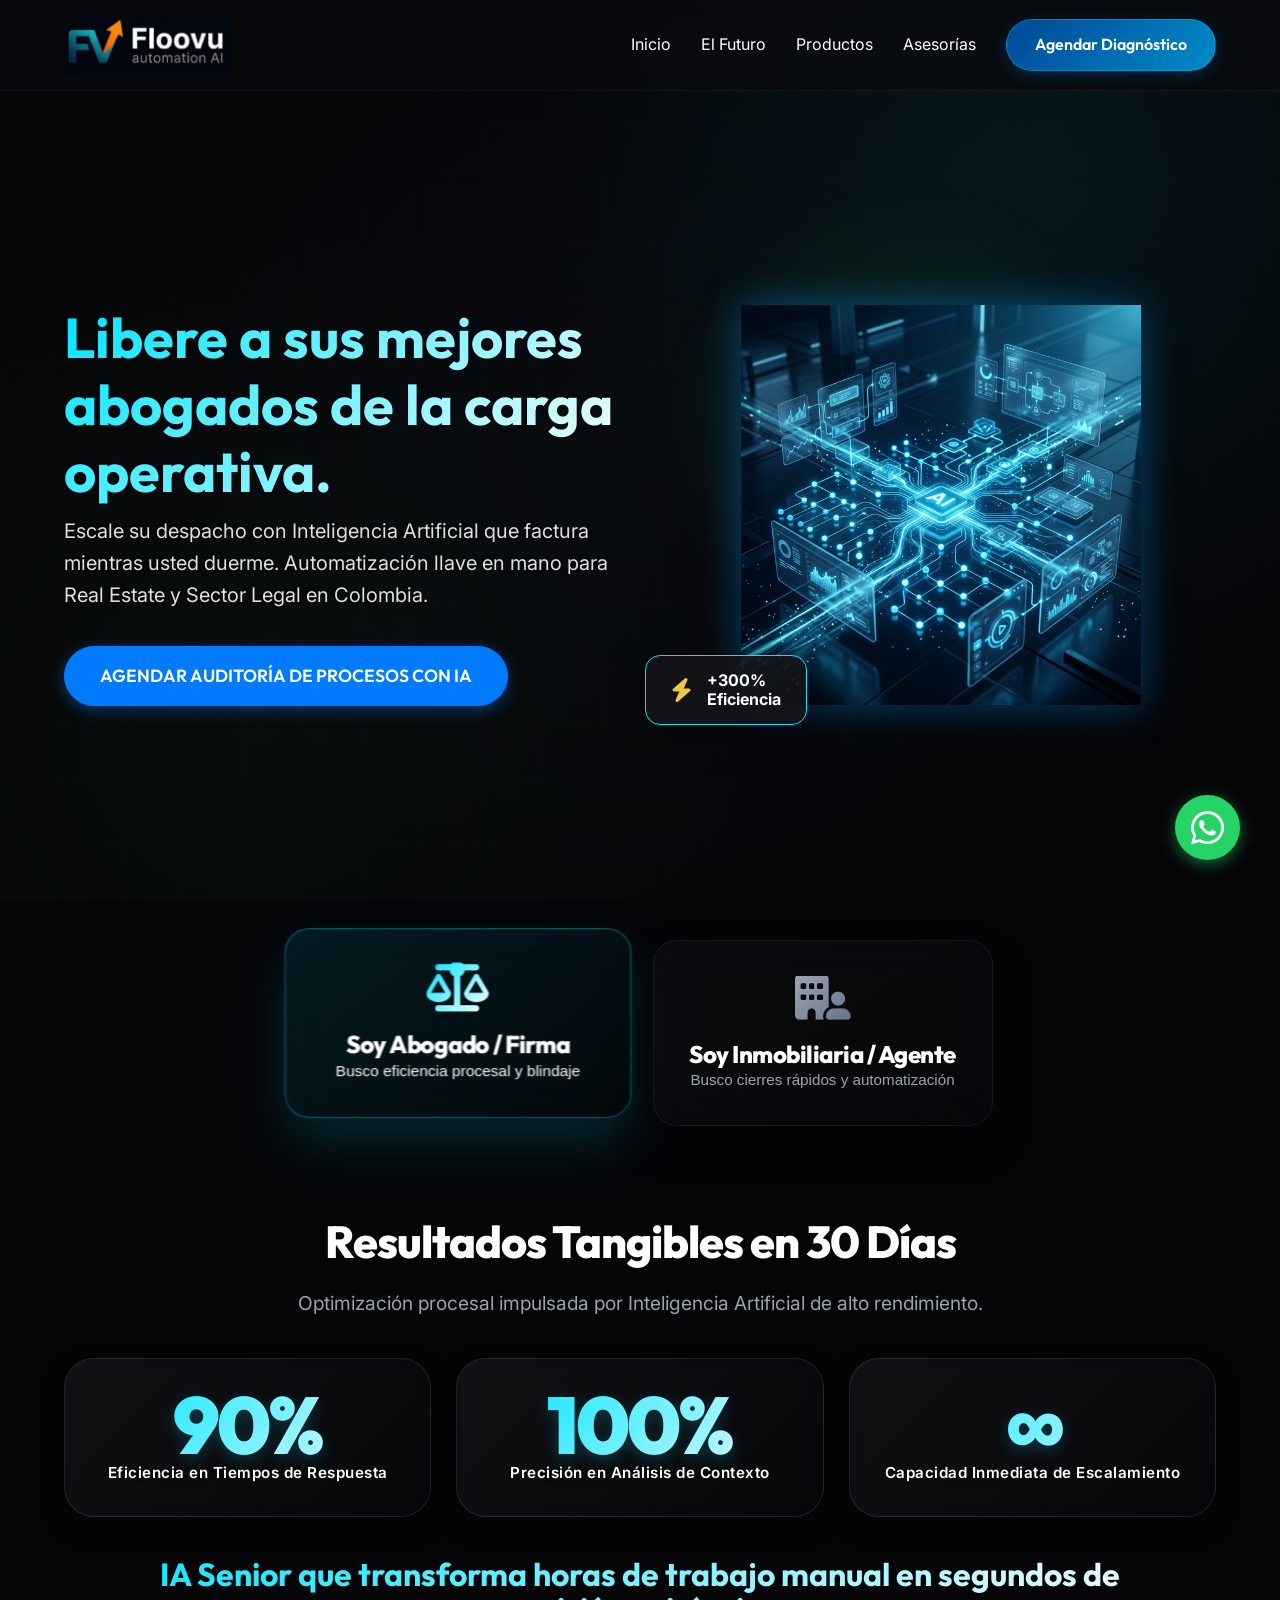
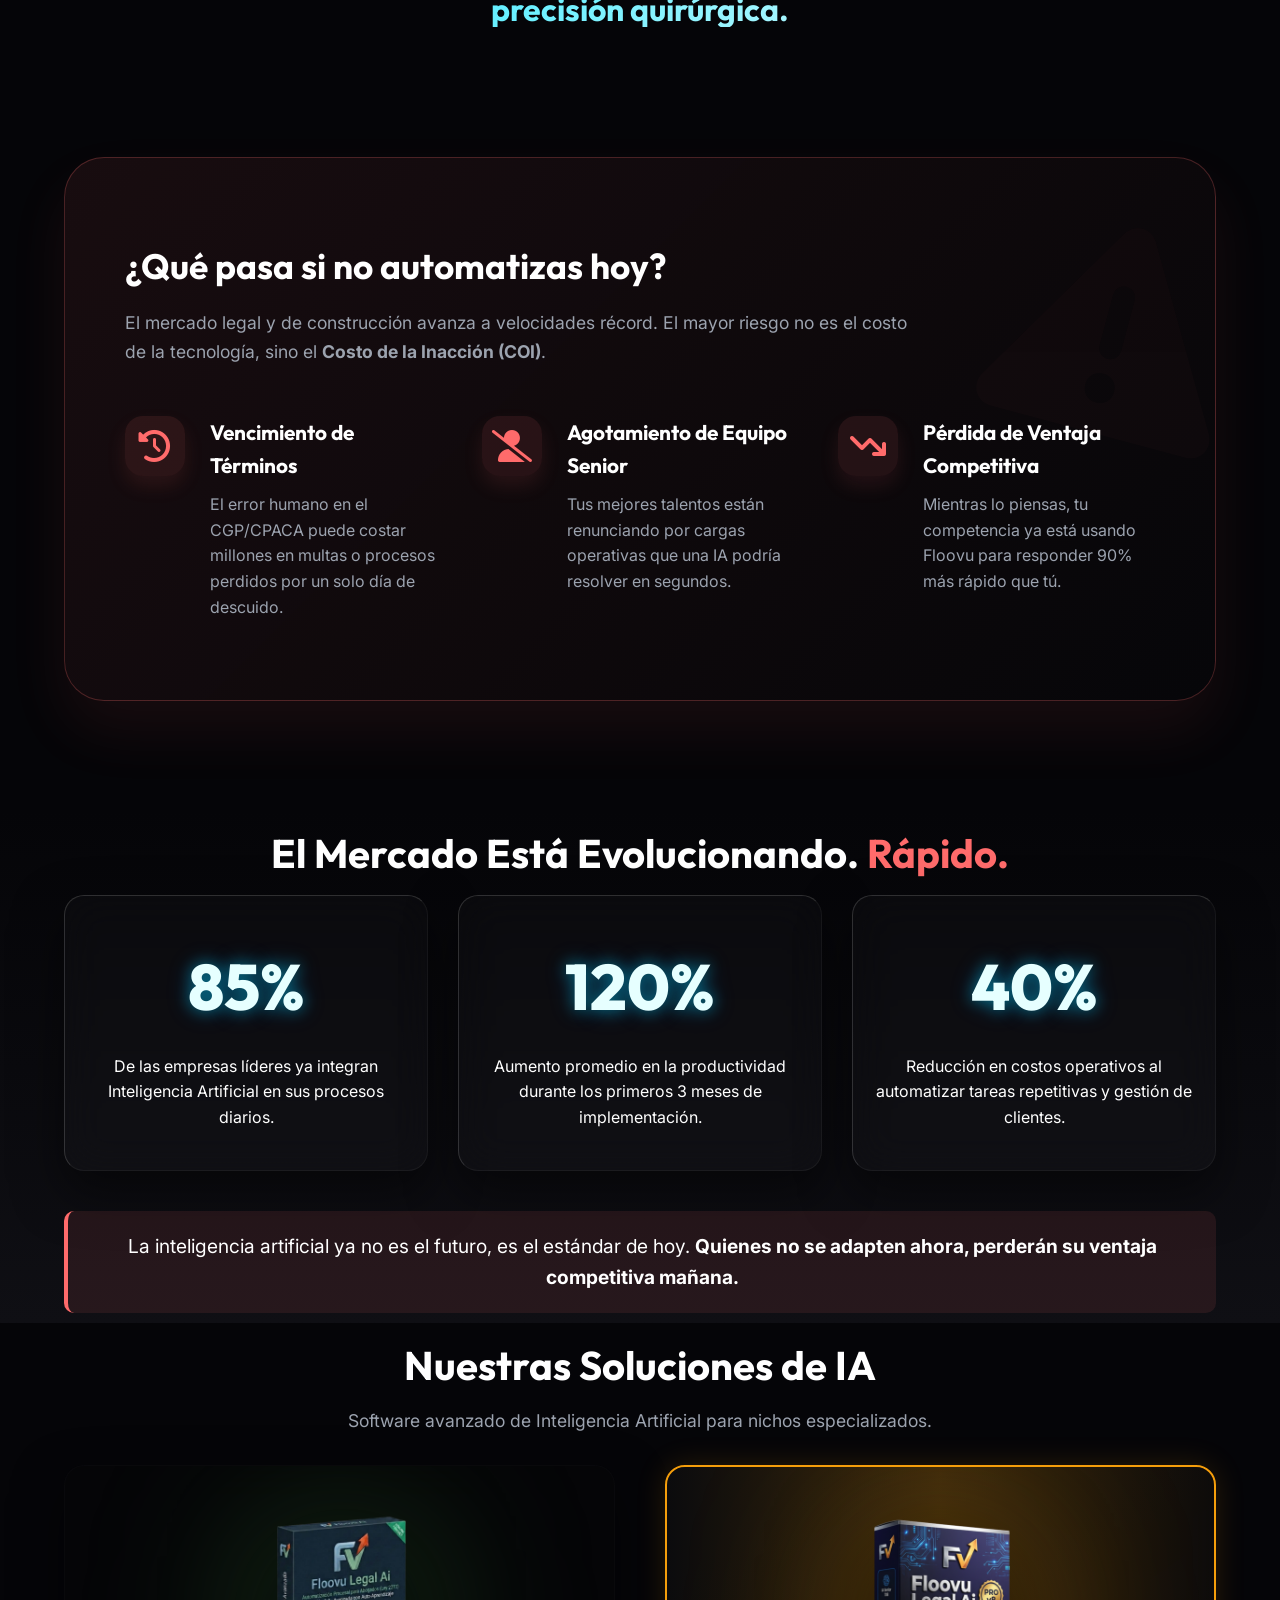
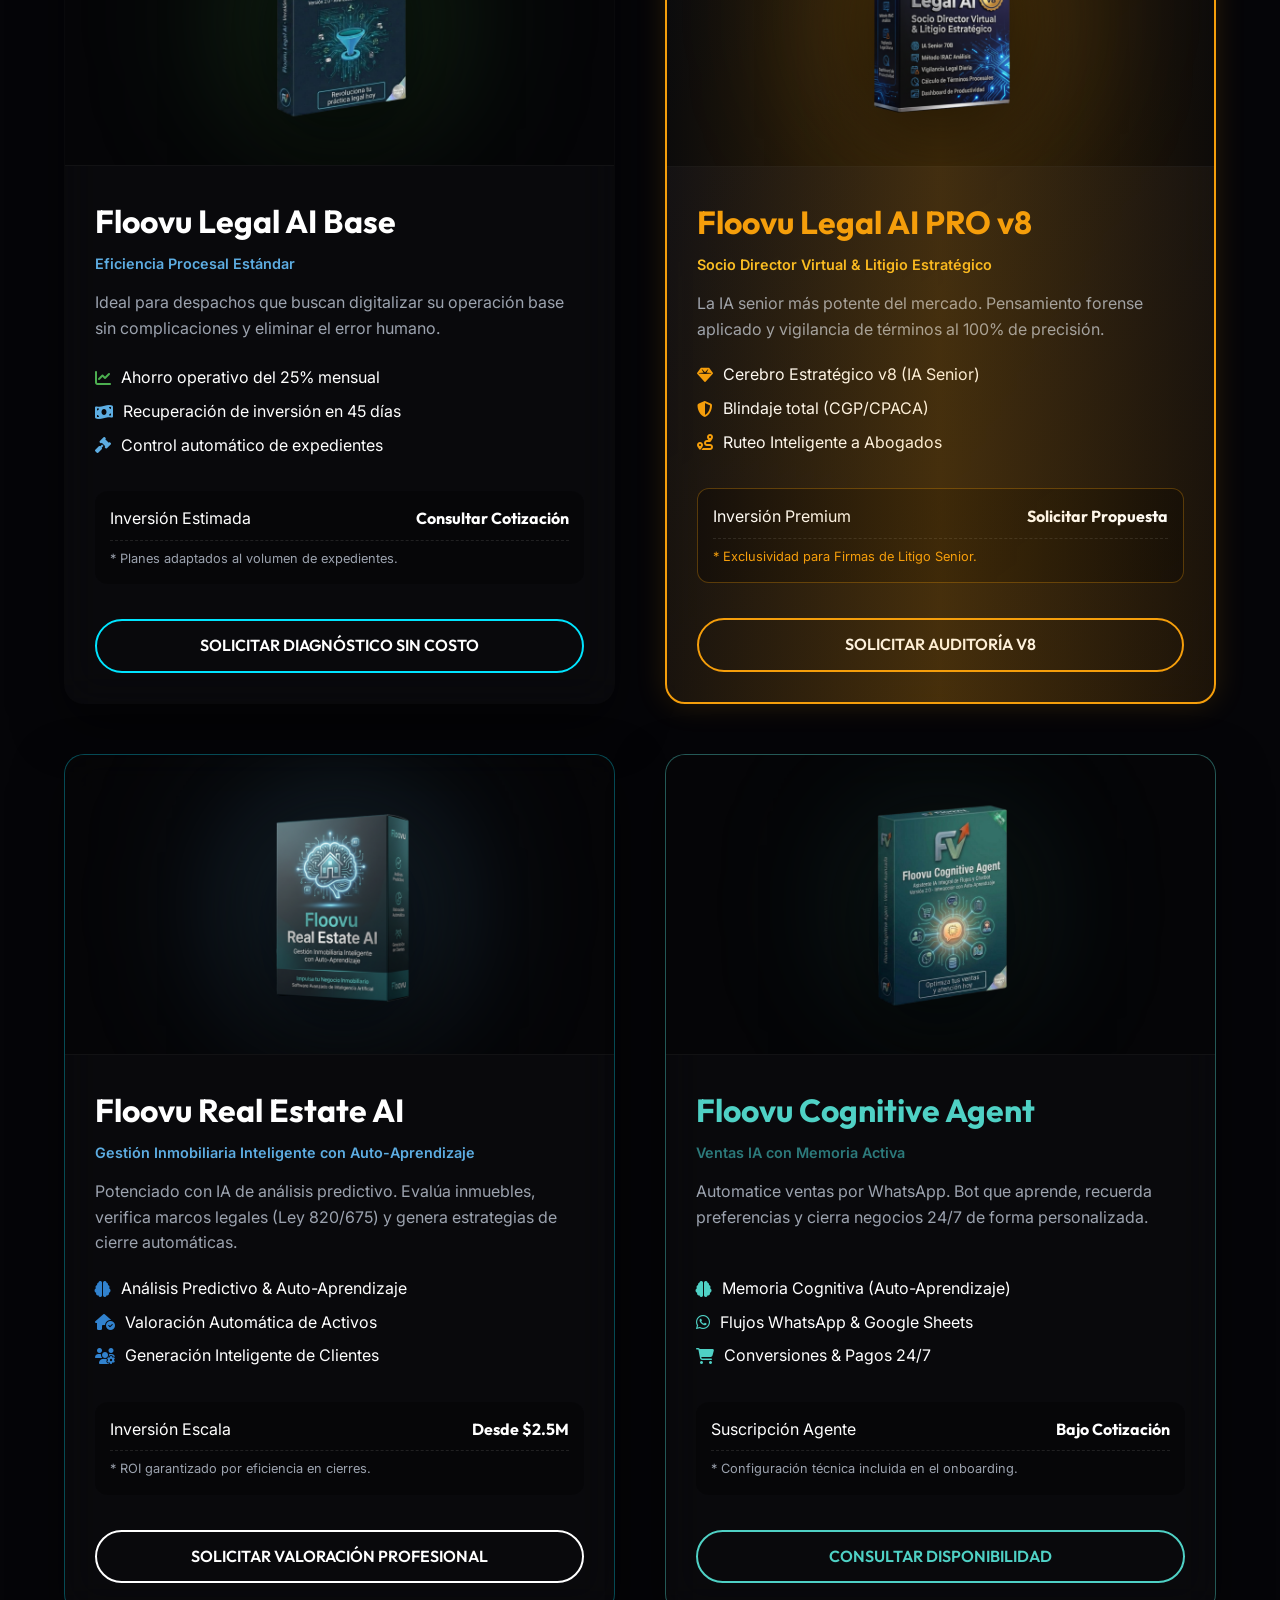
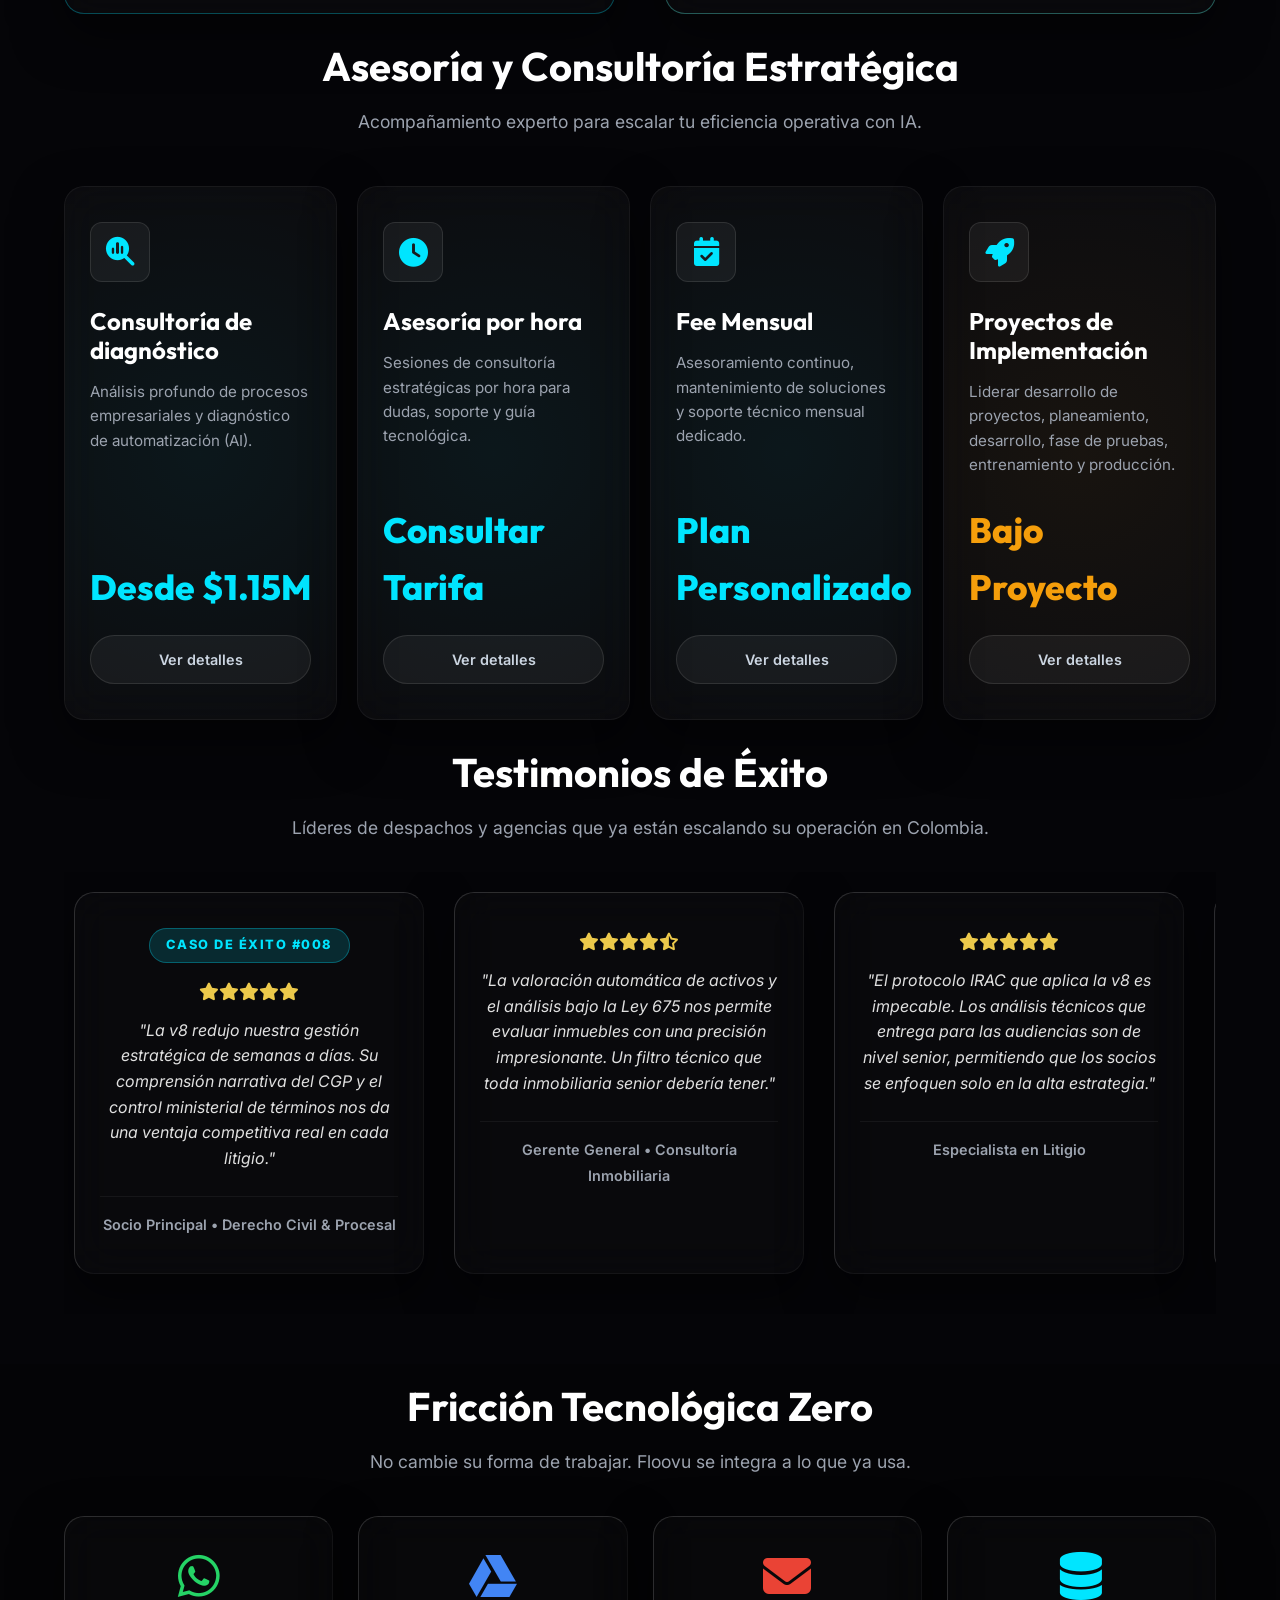
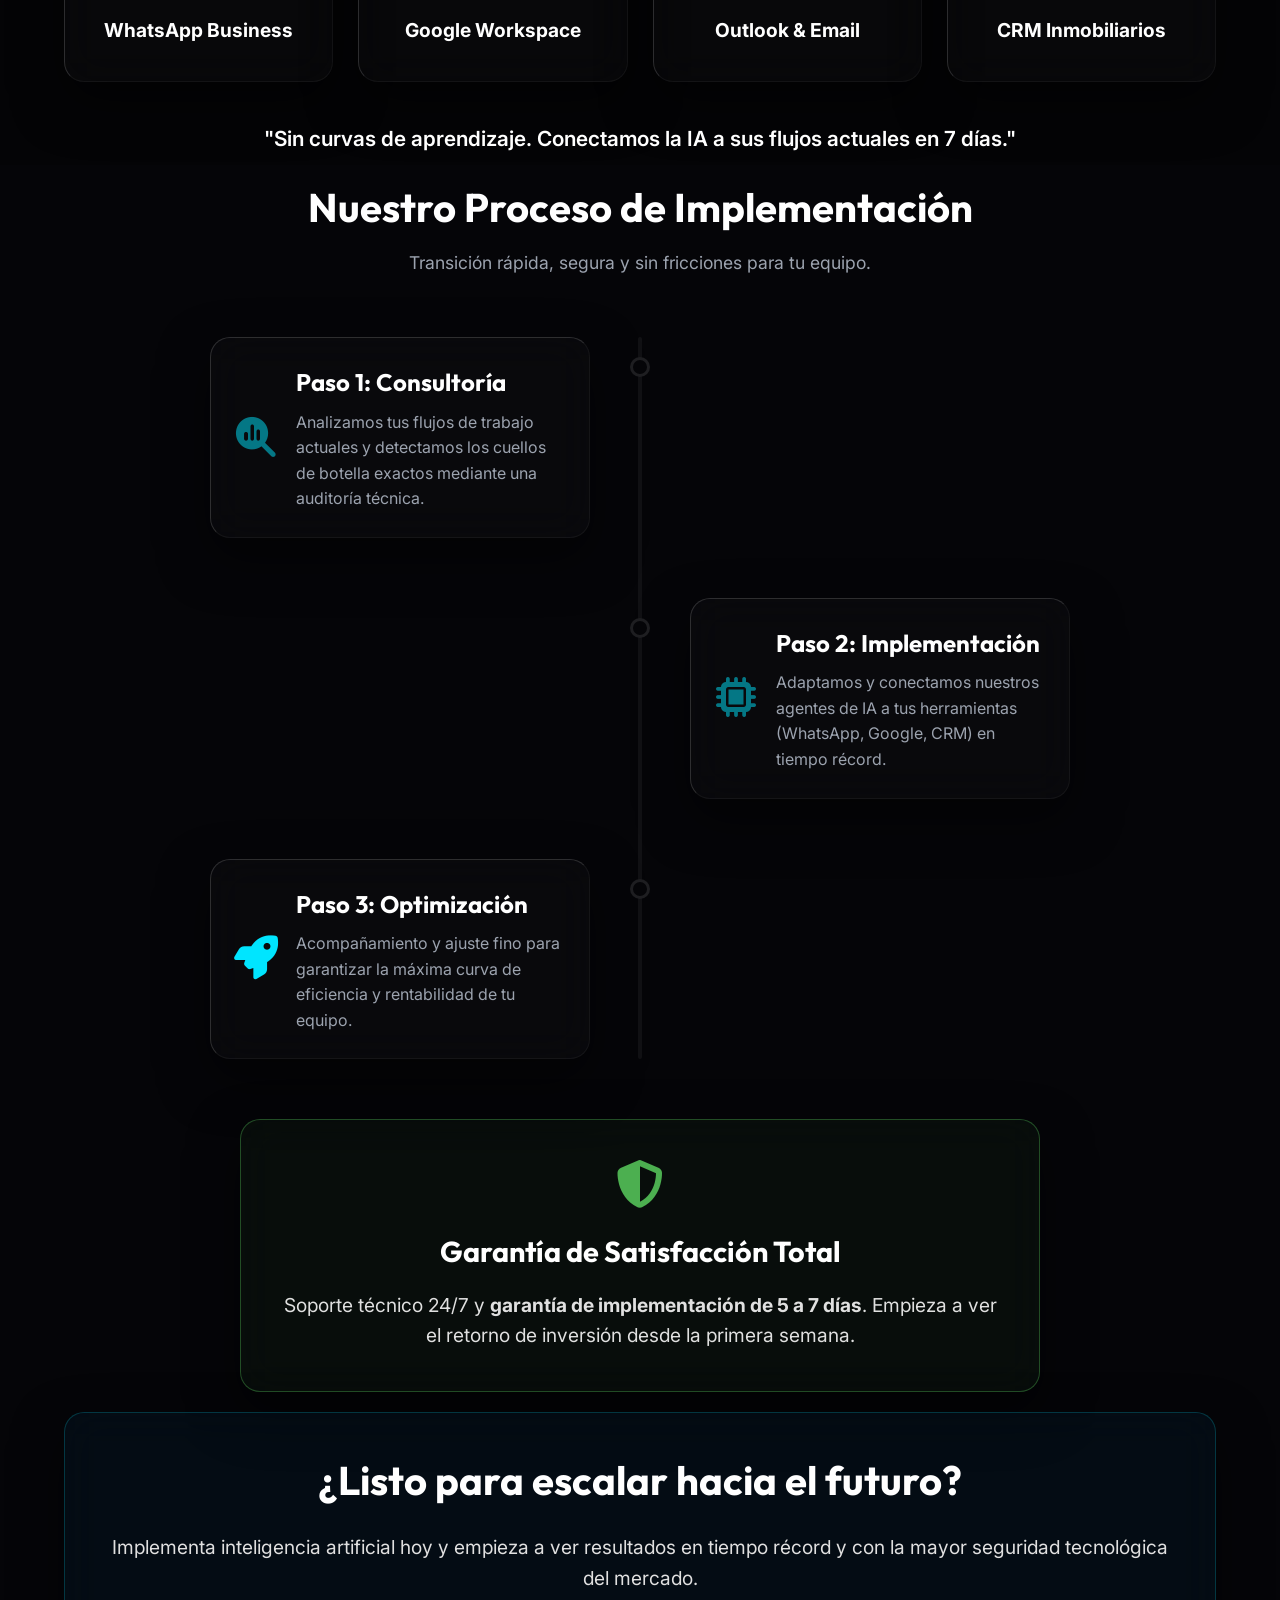
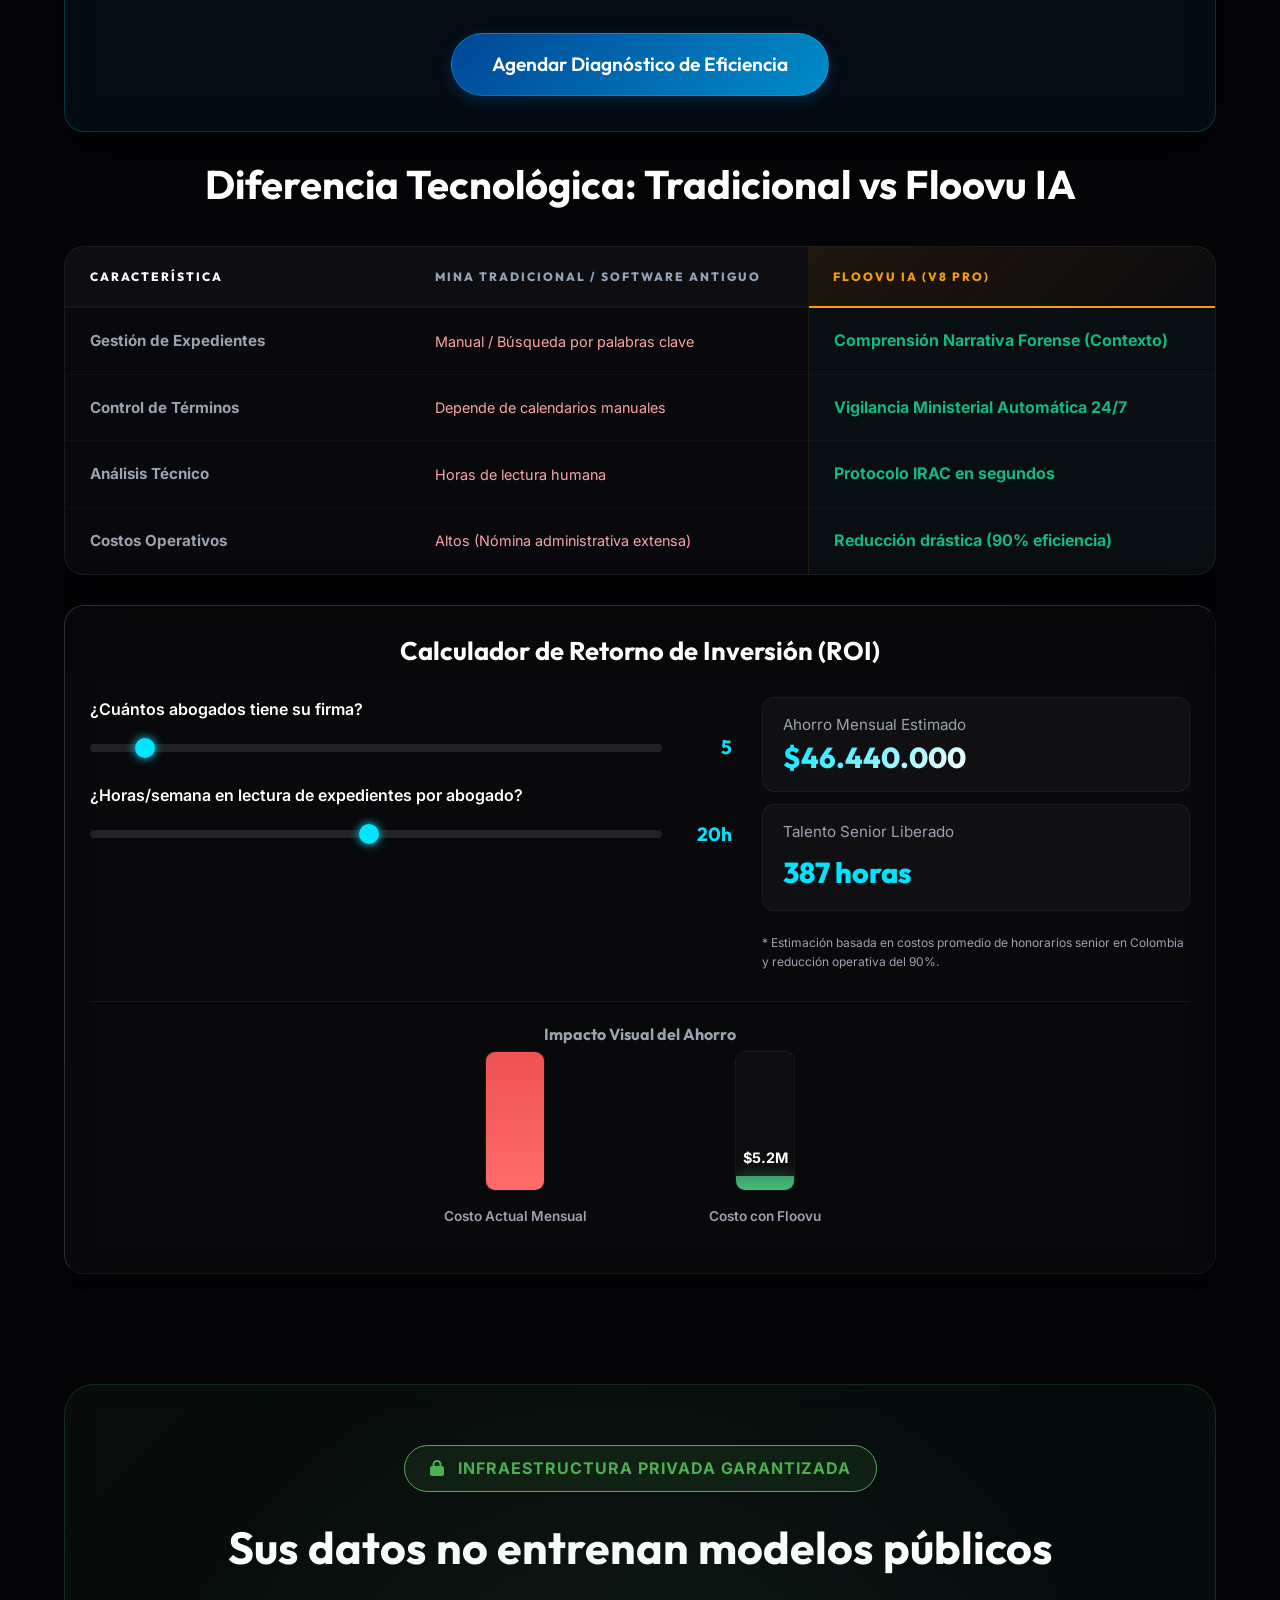
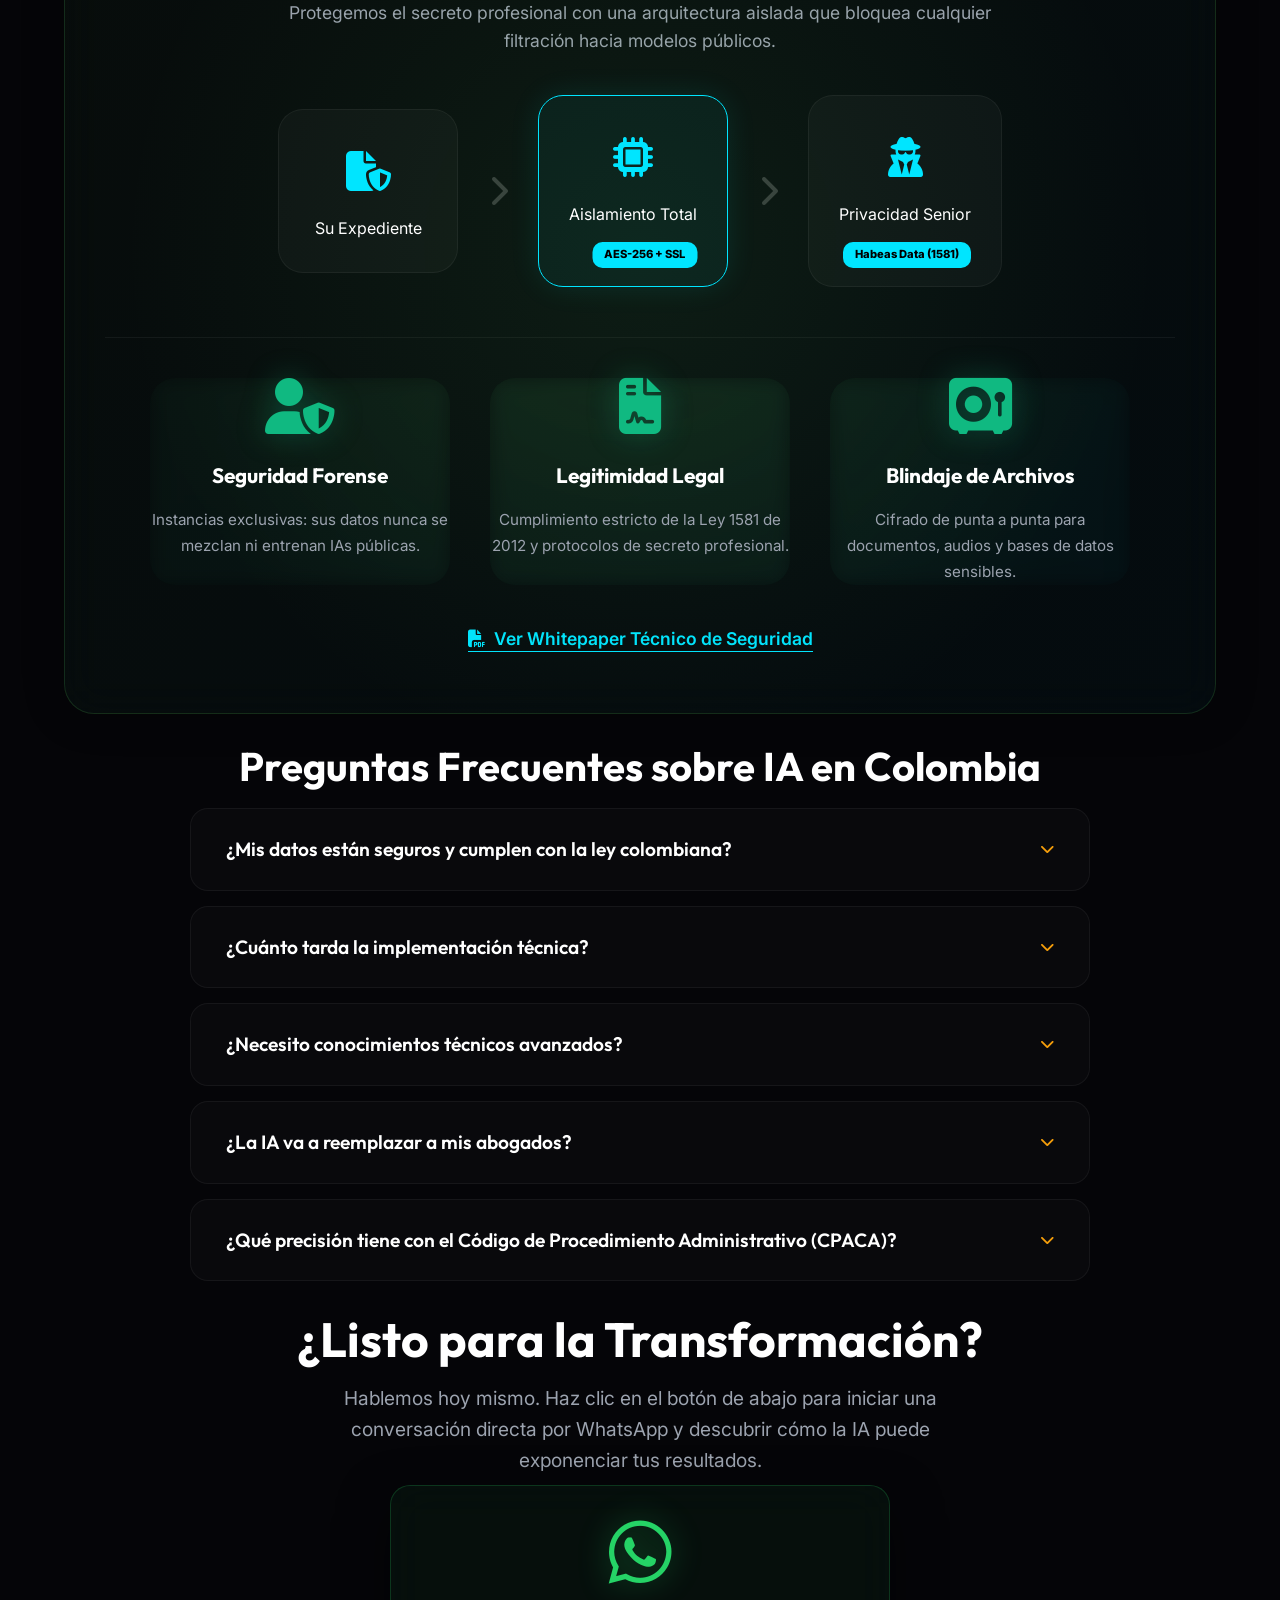
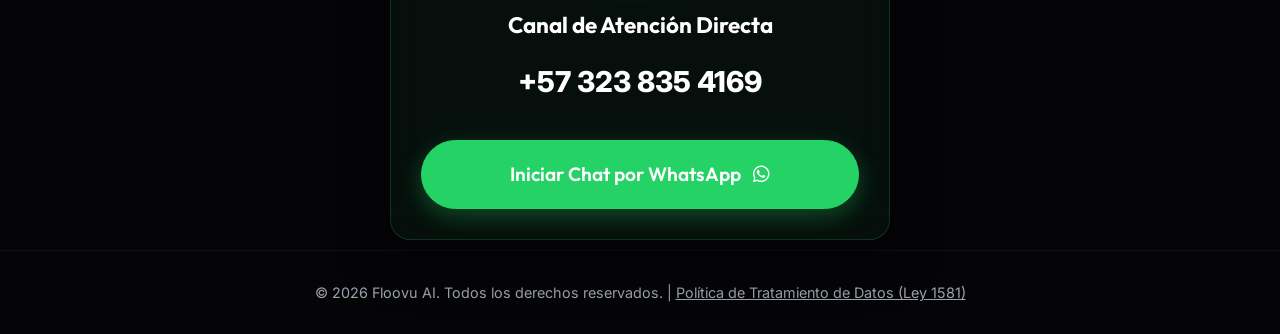
==== commit 1070e88d: "style: compress ROI calculator and chart for better vertical space" ====
--- a/index.html
+++ b/index.html
@@ -693,8 +693,8 @@
                 </div>
 
                 <!-- ROI Calculator Widget -->
-                <div class="roi-calculator glass-panel" data-aos="fade-up" style="margin-top: 50px; padding: 40px;">
-                    <h3 class="text-center" style="font-size: 2rem; margin-bottom: 35px;">Calculador de Retorno de Inversión (ROI)</h3>
+                <div class="roi-calculator glass-panel" data-aos="fade-up" style="margin-top: 30px; padding: 25px;">
+                    <h3 class="text-center" style="font-size: 1.6rem; margin-bottom: 25px;">Calculador de Retorno de Inversión (ROI)</h3>
                     <div class="calculator-grid">
                         <div class="calc-inputs">
                             <div class="input-group">
@@ -704,7 +704,7 @@
                                     <span class="slider-value" id="lawyers-val">5</span>
                                 </div>
                             </div>
-                            <div class="input-group" style="margin-top: 30px;">
+                            <div class="input-group" style="margin-top: 20px;">
                                 <label>¿Horas/semana en lectura de expedientes por abogado?</label>
                                 <div class="slider-container">
                                     <input type="range" min="1" max="40" value="20" class="roi-slider" id="hours-slider">
@@ -721,13 +721,13 @@
                                 <span class="result-label">Talento Senior Liberado</span>
                                 <span class="result-amount" id="freed-hours" style="color: var(--primary);">0 horas</span>
                             </div>
-                            <p style="font-size: 0.8rem; color: var(--text-muted); margin-top: 15px;">* Estimación basada en costos promedio de honorarios senior en Colombia y reducción operativa del 90%.</p>
+                            <p style="font-size: 0.75rem; color: var(--text-muted); margin-top: 10px;">* Estimación basada en costos promedio de honorarios senior en Colombia y reducción operativa del 90%.</p>
                         </div>
                     </div>
                     
                     <!-- Gráfico ROI (Punto 6) -->
-                    <div class="roi-chart-container" style="margin-top: 40px; border-top: 1px solid rgba(255,255,255,0.05); padding-top: 30px;">
-                        <h4 class="text-center" style="margin-bottom: 25px; color: var(--text-muted);">Impacto Visual del Ahorro</h4>
+                    <div class="roi-chart-container" style="margin-top: 30px; border-top: 1px solid rgba(255,255,255,0.05); padding-top: 20px;">
+                        <h4 class="text-center" style="margin-bottom: 20px; color: var(--text-muted); font-size: 1rem;">Impacto Visual del Ahorro</h4>
                         <div class="roi-chart">
                             <div class="chart-column">
                                 <div class="chart-bar-wrapper">
--- a/styles.css
+++ b/styles.css
@@ -1658,17 +1658,17 @@
 /* ROI Calculator */
 .calculator-grid {
     display: grid;
-    grid-template-columns: 1fr 1fr;
-    gap: 50px;
-    align-items: center;
+    grid-template-columns: 1.2fr 0.8fr;
+    gap: 30px;
+    align-items: start;
 }
 
 .input-group label {
     display: block;
-    margin-bottom: 15px;
+    margin-bottom: 10px;
     font-weight: 600;
     color: #fff;
-    font-size: 1.1rem;
+    font-size: 1rem;
 }
 
 .slider-container {
@@ -1701,21 +1701,21 @@
     font-family: 'Outfit', sans-serif;
     font-weight: 700;
     color: var(--primary);
-    font-size: 1.4rem;
-    min-width: 60px;
+    font-size: 1.2rem;
+    min-width: 50px;
     text-align: right;
 }
 
 .calc-results {
     display: flex;
     flex-direction: column;
-    gap: 20px;
+    gap: 12px;
 }
 
 .result-card {
     background: rgba(255, 255, 255, 0.03);
-    padding: 25px;
-    border-radius: 15px;
+    padding: 15px 20px;
+    border-radius: 12px;
     border: 1px solid rgba(255, 255, 255, 0.05);
     transition: var(--transition);
 }
@@ -1733,7 +1733,7 @@
 }
 
 .result-amount {
-    font-size: 2.2rem;
+    font-size: 1.8rem;
     font-weight: 800;
     font-family: 'Outfit', sans-serif;
 }
@@ -1936,6 +1936,7 @@
     .nav-links li a {
         font-size: 1.5rem;
         font-family: 'Outfit', sans-serif;
+        color: #fff;
     }
 }
 
@@ -2106,8 +2107,8 @@
     display: flex;
     justify-content: space-around;
     align-items: flex-end;
-    height: 250px;
-    max-width: 600px;
+    height: 180px;
+    max-width: 500px;
     margin: 0 auto;
     padding-bottom: 20px;
 }
@@ -2120,10 +2121,10 @@
 }
 
 .chart-bar-wrapper {
-    width: 80px;
-    height: 200px;
+    width: 60px;
+    height: 140px;
     background: rgba(255, 255, 255, 0.02);
-    border-radius: 12px;
+    border-radius: 10px;
     position: relative;
     display: flex;
     align-items: flex-end;
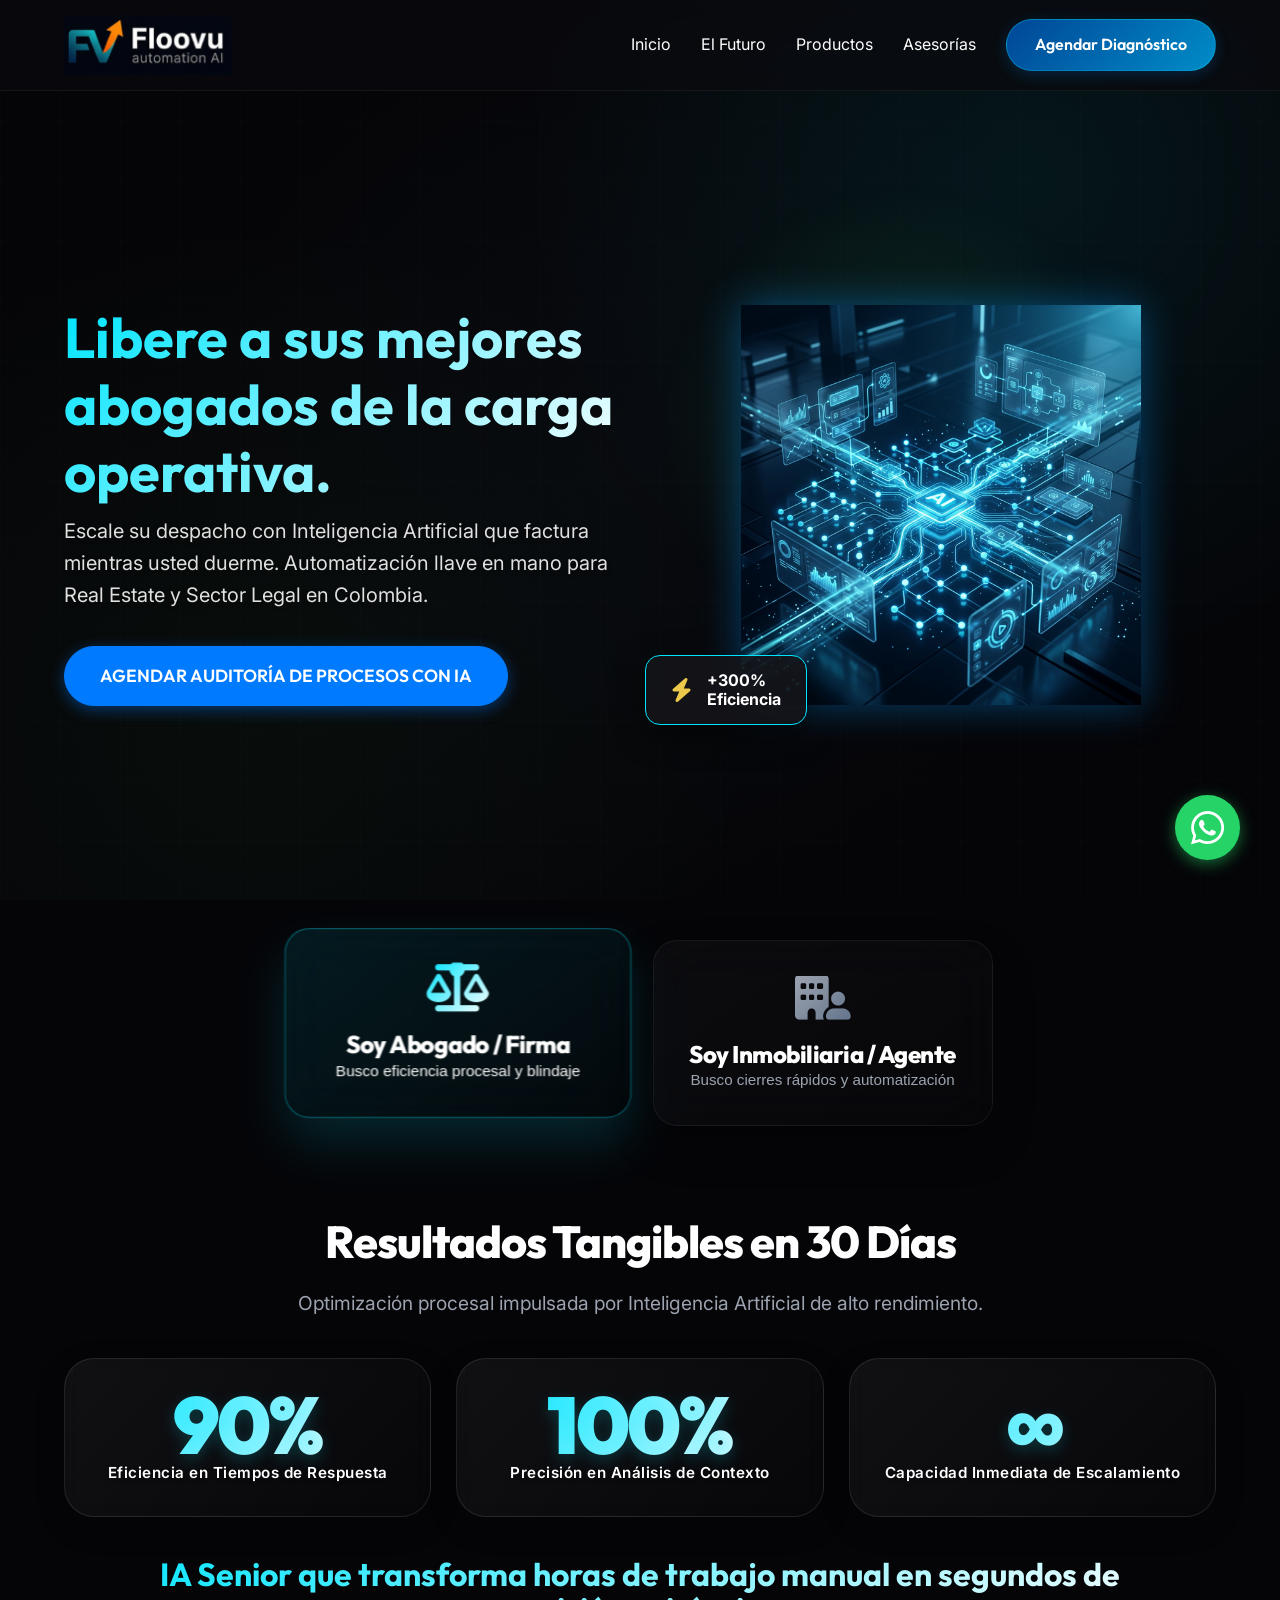
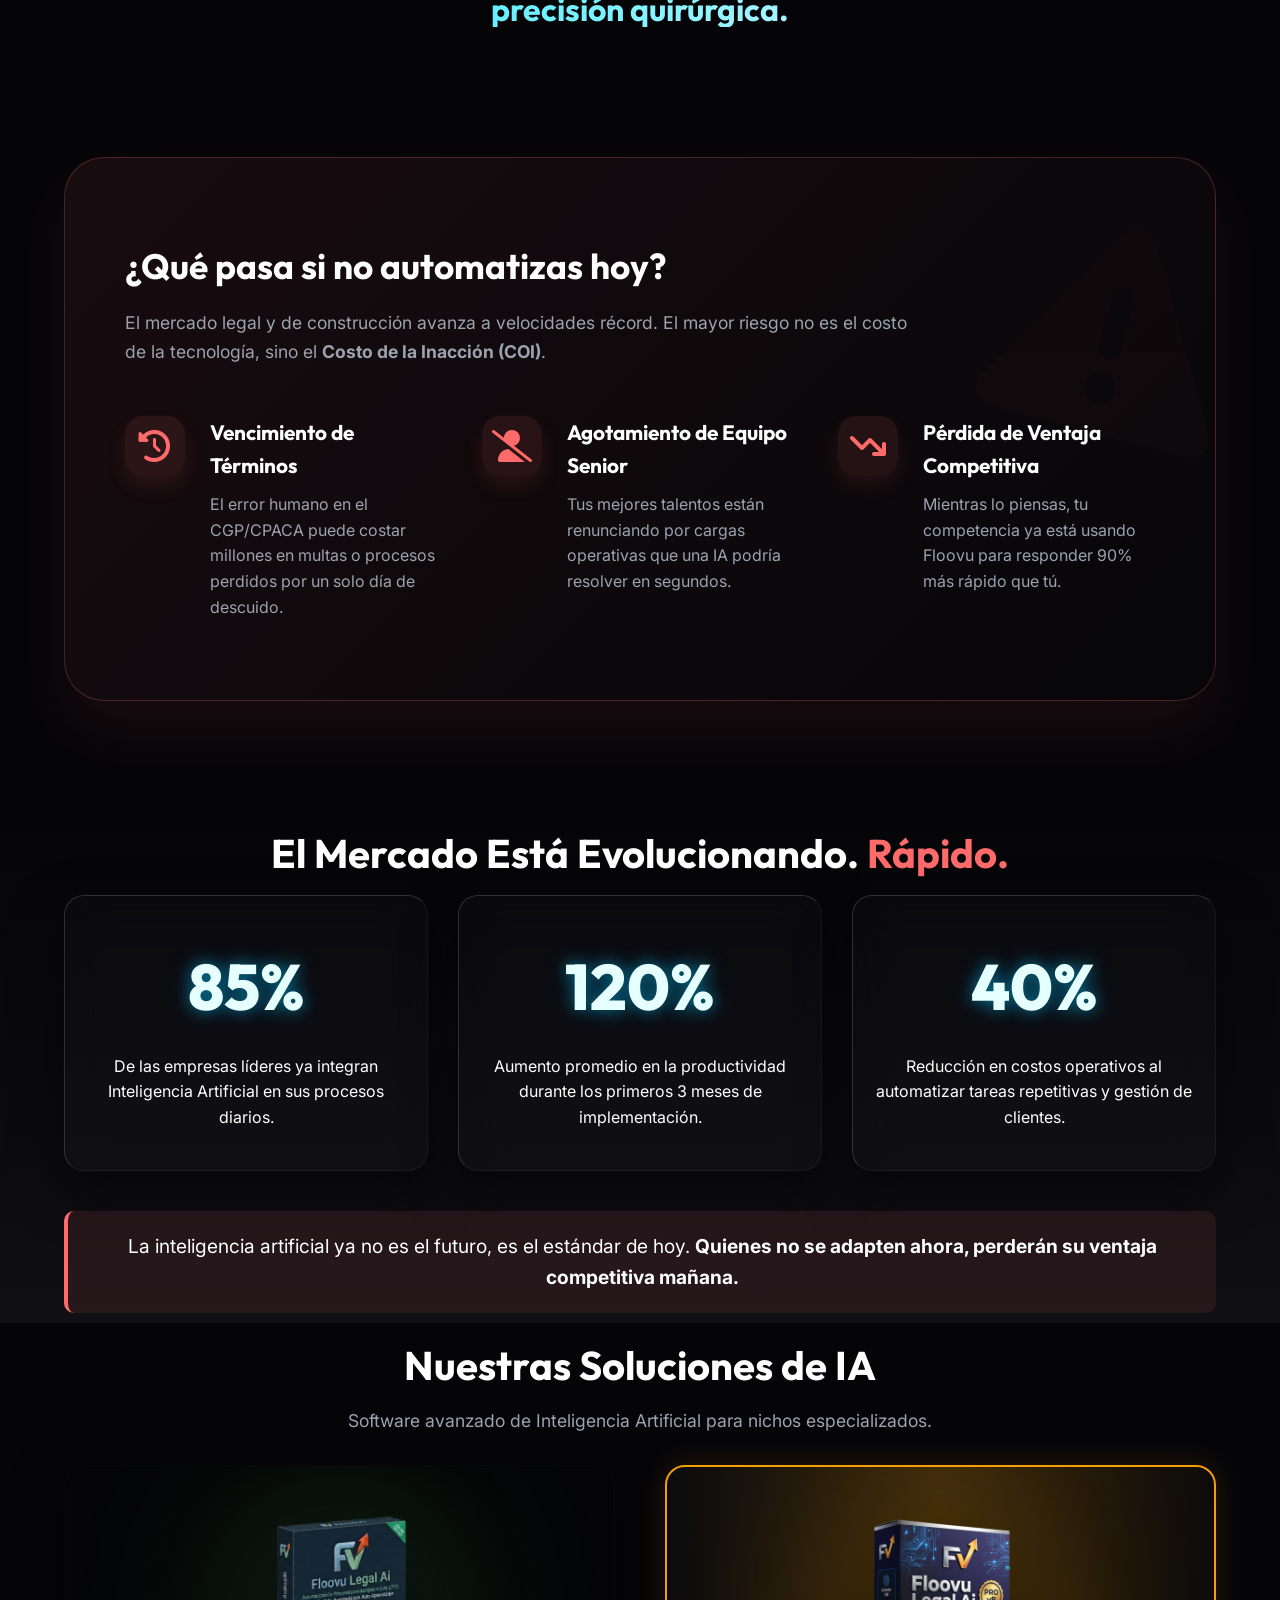
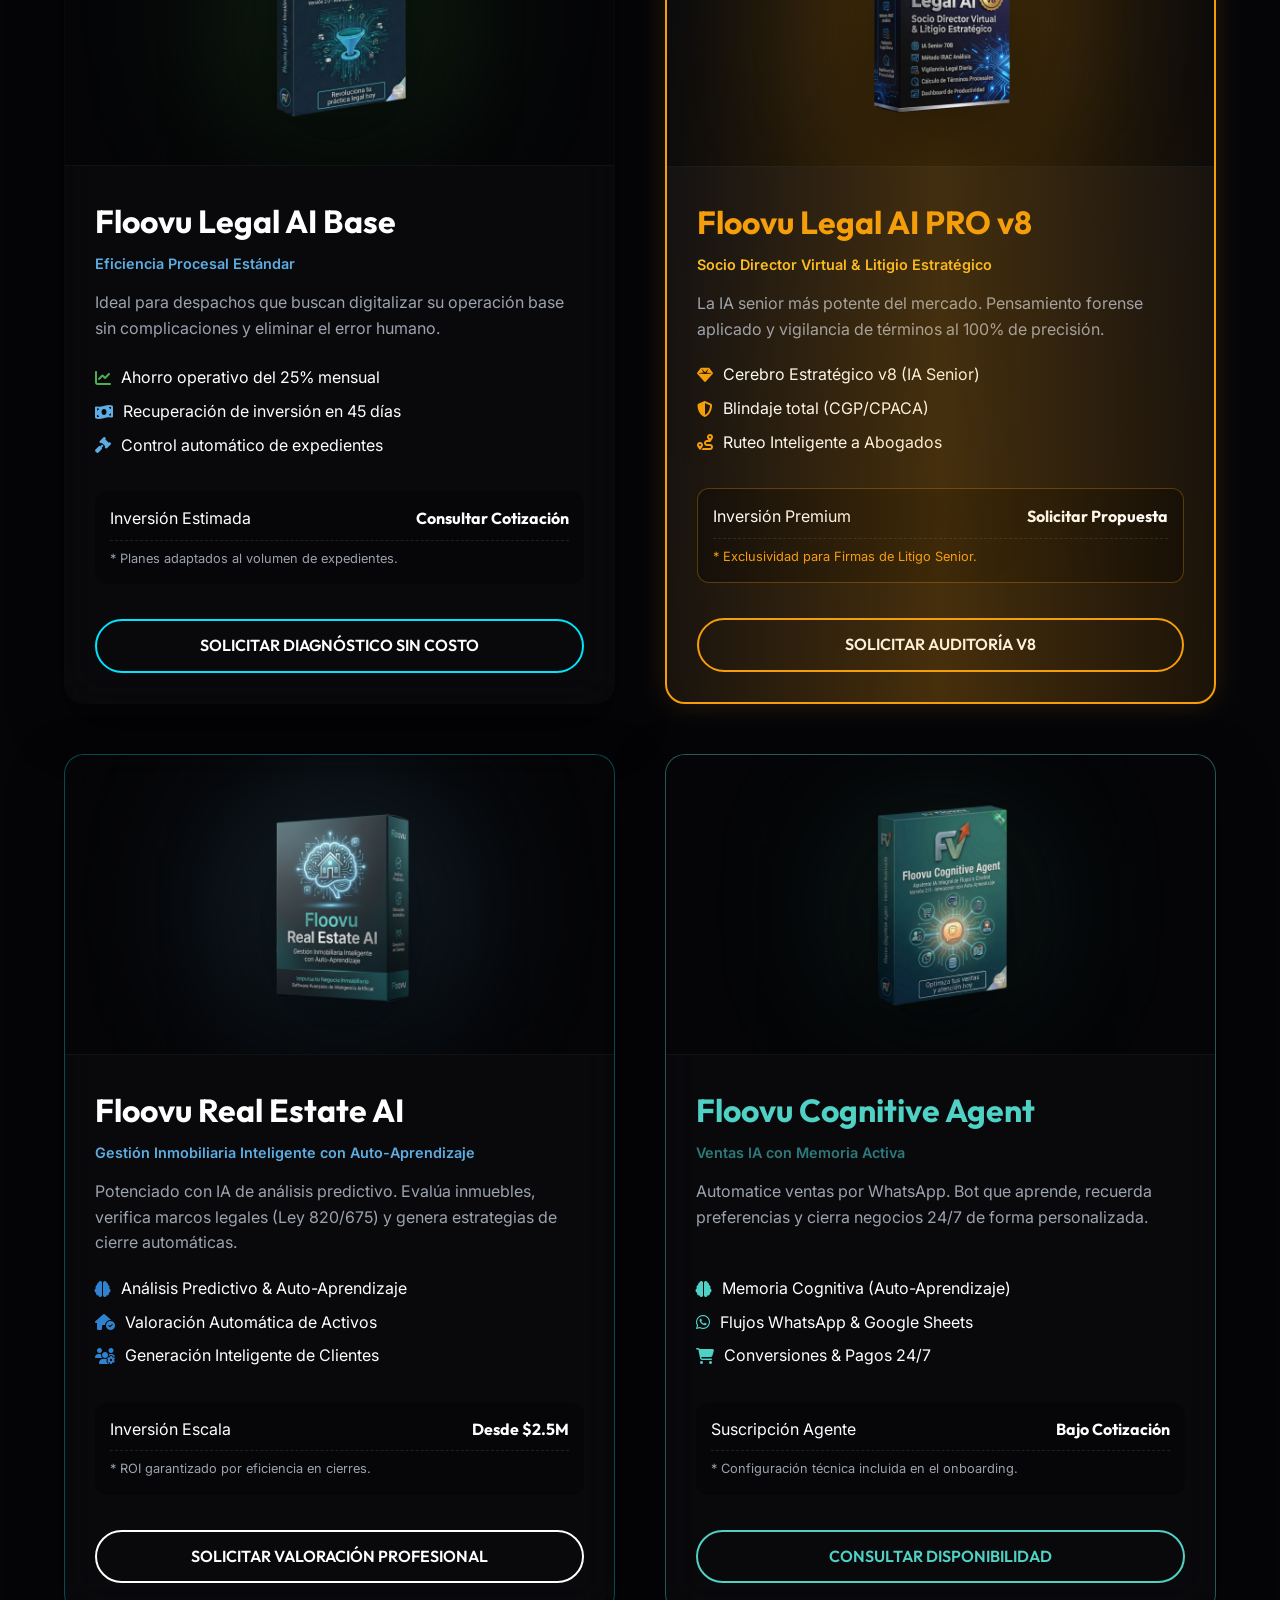
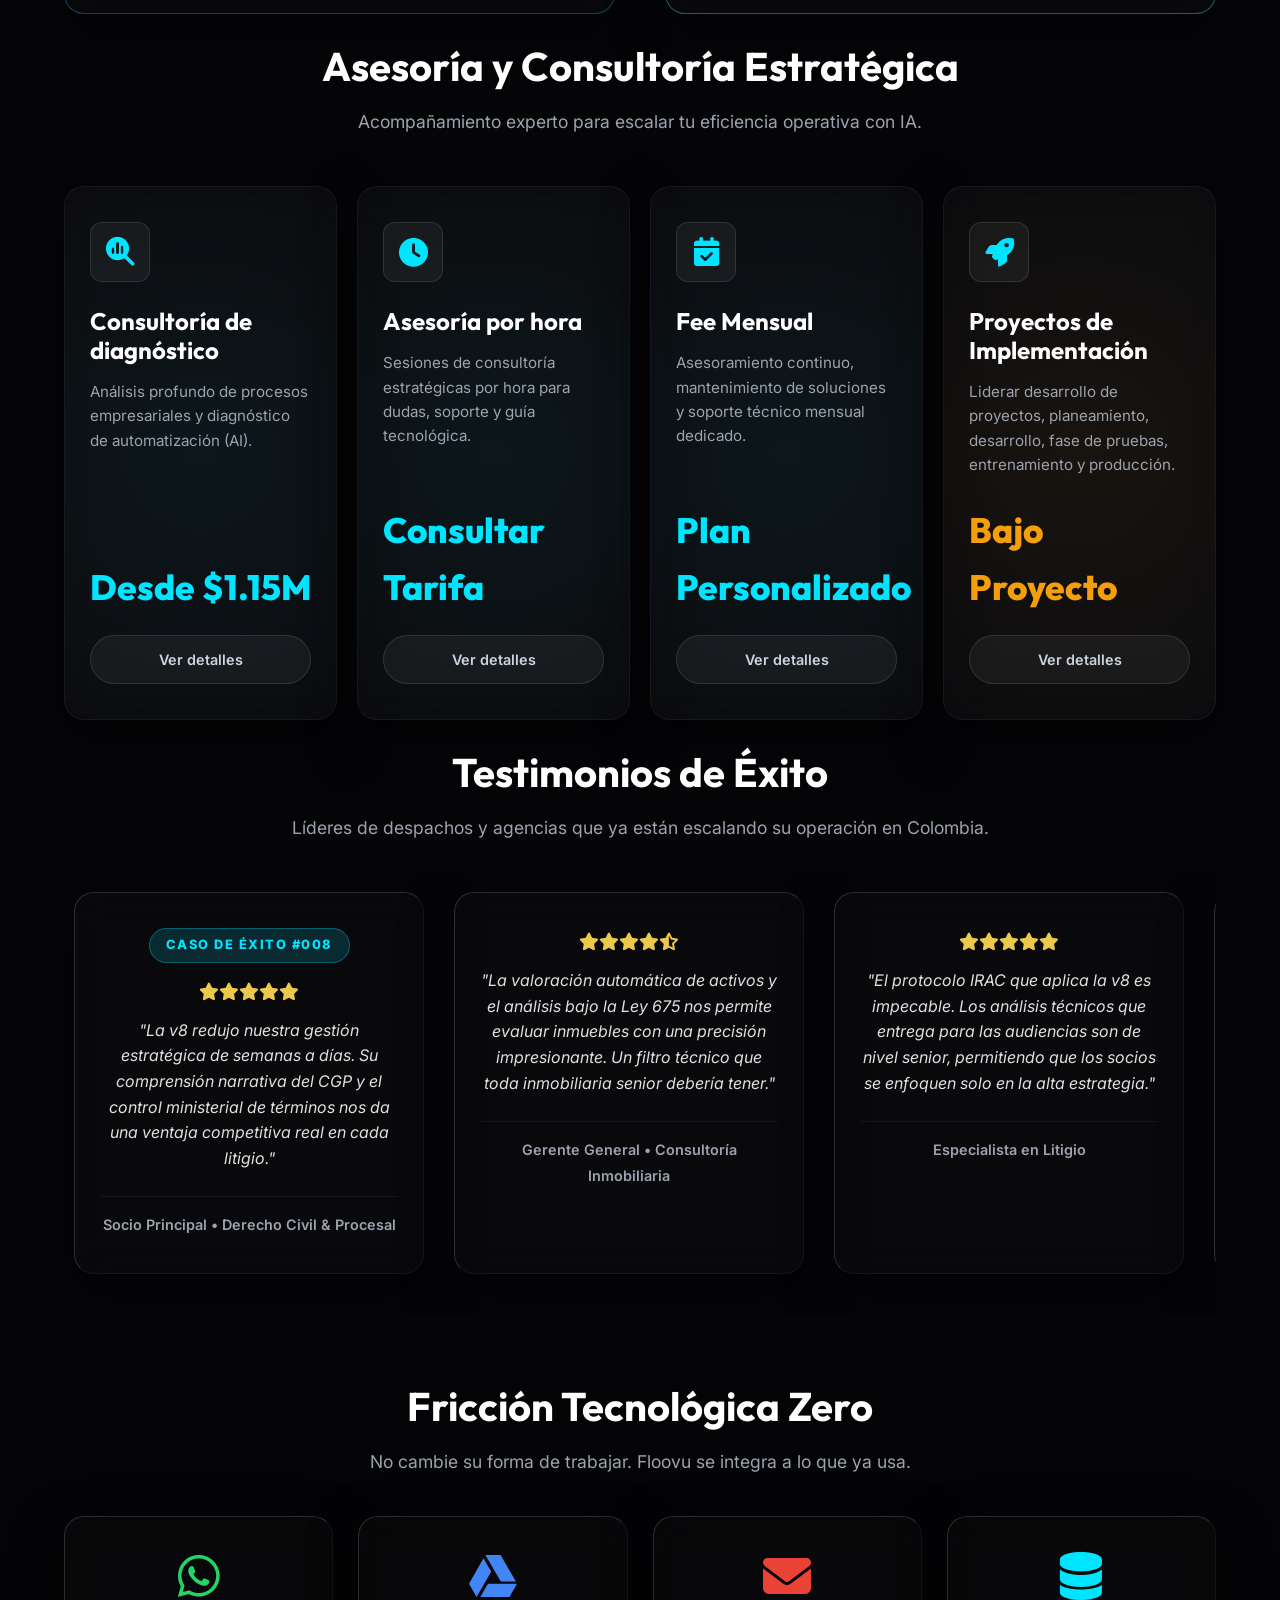
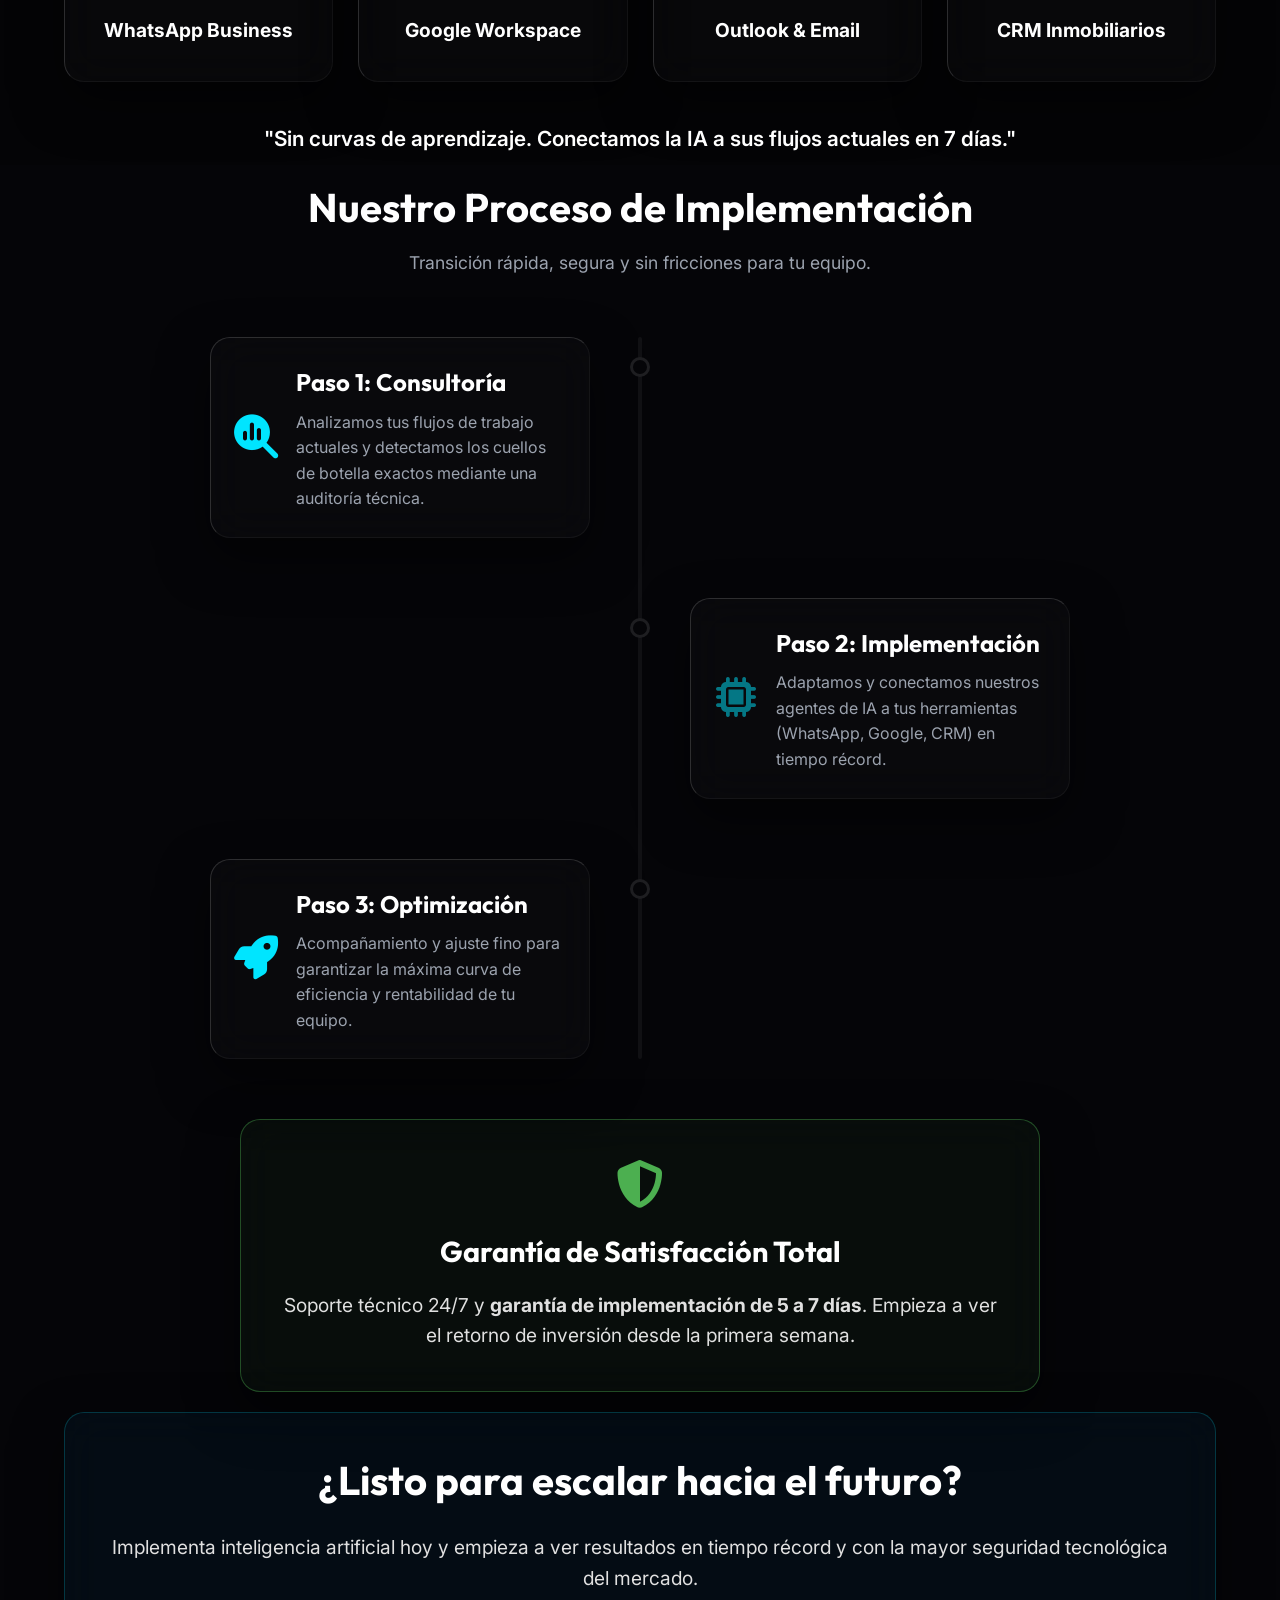
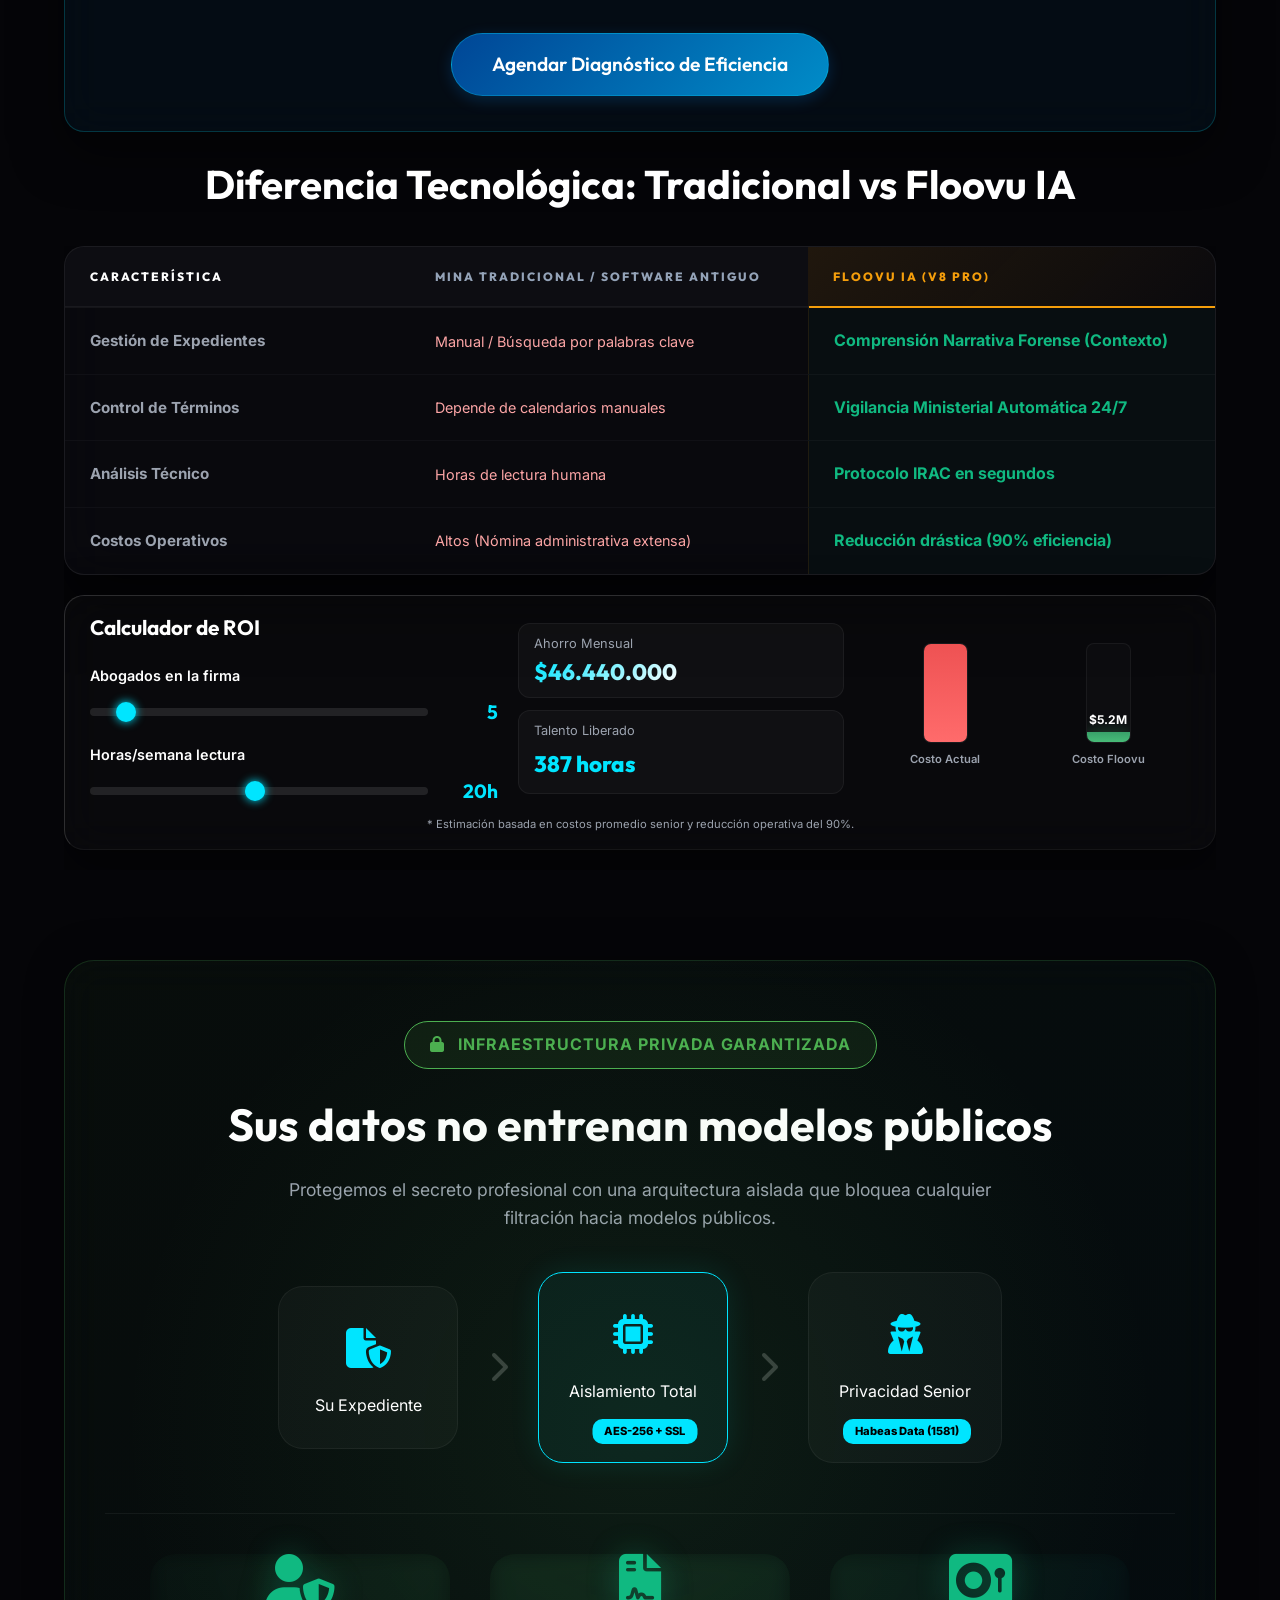
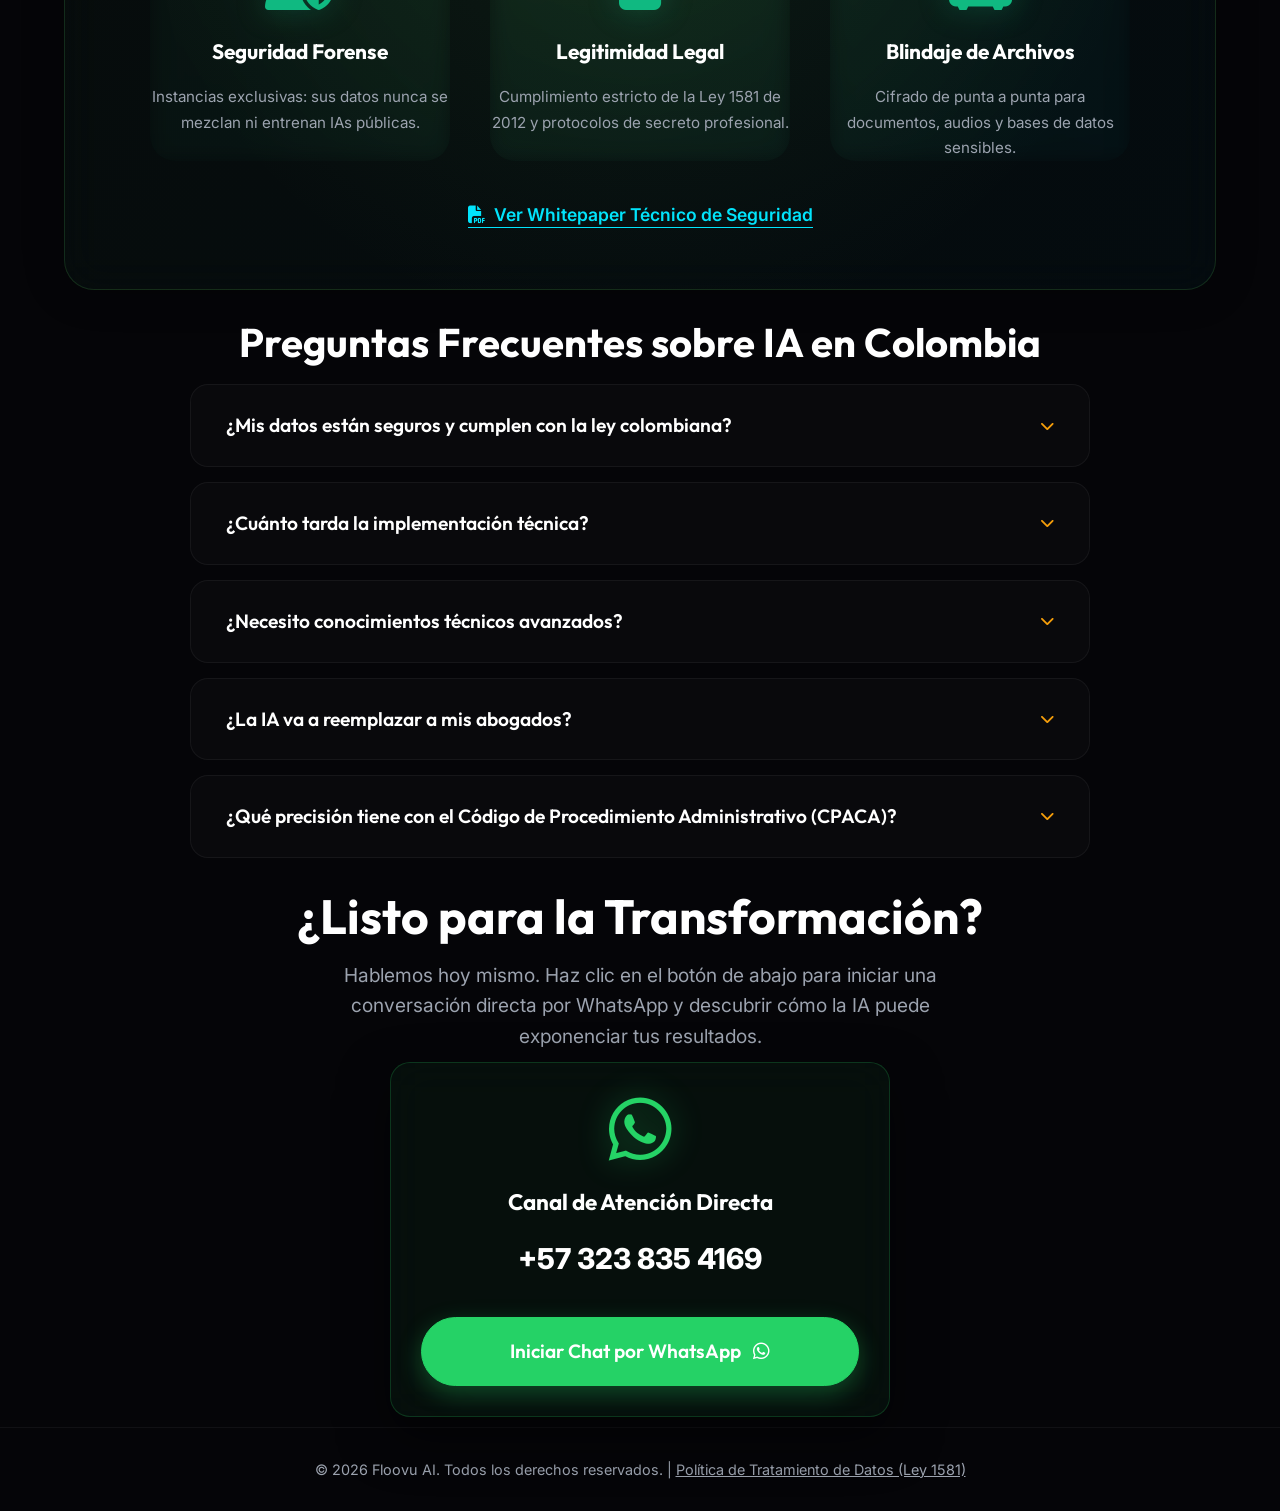
==== commit 5be72eb0: "style: ultra-compact 3-column ROI calculator layout" ====
--- a/index.html
+++ b/index.html
@@ -693,19 +693,19 @@
                 </div>
 
                 <!-- ROI Calculator Widget -->
-                <div class="roi-calculator glass-panel" data-aos="fade-up" style="margin-top: 30px; padding: 25px;">
-                    <h3 class="text-center" style="font-size: 1.6rem; margin-bottom: 25px;">Calculador de Retorno de Inversión (ROI)</h3>
+                <div class="roi-calculator glass-panel" data-aos="fade-up" style="margin-top: 20px; padding: 15px 25px;">
                     <div class="calculator-grid">
                         <div class="calc-inputs">
+                            <h3 style="font-size: 1.3rem; margin-bottom: 20px;">Calculador de ROI</h3>
                             <div class="input-group">
-                                <label>¿Cuántos abogados tiene su firma?</label>
+                                <label style="font-size: 0.9rem;">Abogados en la firma</label>
                                 <div class="slider-container">
                                     <input type="range" min="1" max="50" value="5" class="roi-slider" id="lawyers-slider">
                                     <span class="slider-value" id="lawyers-val">5</span>
                                 </div>
                             </div>
-                            <div class="input-group" style="margin-top: 20px;">
-                                <label>¿Horas/semana en lectura de expedientes por abogado?</label>
+                            <div class="input-group" style="margin-top: 15px;">
+                                <label style="font-size: 0.9rem;">Horas/semana lectura</label>
                                 <div class="slider-container">
                                     <input type="range" min="1" max="40" value="20" class="roi-slider" id="hours-slider">
                                     <span class="slider-value" id="hours-val">20h</span>
@@ -713,40 +713,38 @@
                             </div>
                         </div>
                         <div class="calc-results">
-                            <div class="result-card">
-                                <span class="result-label">Ahorro Mensual Estimado</span>
-                                <span class="result-amount gradient-text" id="savings-amount">$0</span>
-                            </div>
-                            <div class="result-card">
-                                <span class="result-label">Talento Senior Liberado</span>
-                                <span class="result-amount" id="freed-hours" style="color: var(--primary);">0 horas</span>
-                            </div>
-                            <p style="font-size: 0.75rem; color: var(--text-muted); margin-top: 10px;">* Estimación basada en costos promedio de honorarios senior en Colombia y reducción operativa del 90%.</p>
-                        </div>
-                    </div>
-                    
-                    <!-- Gráfico ROI (Punto 6) -->
-                    <div class="roi-chart-container" style="margin-top: 30px; border-top: 1px solid rgba(255,255,255,0.05); padding-top: 20px;">
-                        <h4 class="text-center" style="margin-bottom: 20px; color: var(--text-muted); font-size: 1rem;">Impacto Visual del Ahorro</h4>
-                        <div class="roi-chart">
-                            <div class="chart-column">
-                                <div class="chart-bar-wrapper">
-                                    <div class="chart-bar current-cost" id="bar-current">
-                                        <span class="bar-value" id="val-current">$0</span>
+                            <div class="result-card" style="padding: 10px 15px;">
+                                <span class="result-label" style="font-size: 0.8rem;">Ahorro Mensual</span>
+                                <span class="result-amount gradient-text" id="savings-amount" style="font-size: 1.4rem;">$0</span>
+                            </div>
+                            <div class="result-card" style="padding: 10px 15px;">
+                                <span class="result-label" style="font-size: 0.8rem;">Talento Liberado</span>
+                                <span class="result-amount" id="freed-hours" style="color: var(--primary); font-size: 1.4rem;">0 horas</span>
+                            </div>
+                        </div>
+                        <div class="roi-chart-column">
+                            <div class="roi-chart">
+                                <div class="chart-column">
+                                    <div class="chart-bar-wrapper">
+                                        <div class="chart-bar current-cost" id="bar-current">
+                                            <span class="bar-value" id="val-current">$0</span>
+                                        </div>
                                     </div>
+                                    <span class="chart-label">Costo Actual</span>
                                 </div>
-                                <span class="chart-label">Costo Actual Mensual</span>
-                            </div>
-                            <div class="chart-column">
-                                <div class="chart-bar-wrapper">
-                                    <div class="chart-bar floovu-cost" id="bar-floovu">
-                                        <span class="bar-value" id="val-floovu">$0</span>
+                                <div class="chart-column">
+                                    <div class="chart-bar-wrapper">
+                                        <div class="chart-bar floovu-cost" id="bar-floovu">
+                                            <span class="bar-value" id="val-floovu">$0</span>
+                                        </div>
                                     </div>
+                                    <span class="chart-label">Costo Floovu</span>
                                 </div>
-                                <span class="chart-label">Costo con Floovu</span>
-                            </div>
-                        </div>
-                    </div>
+                            </div>
+                        </div>
+                    </div>
+                    <p class="text-center" style="font-size: 0.7rem; color: var(--text-muted); margin-top: 10px; margin-bottom: 0;">* Estimación basada en costos promedio senior y reducción operativa del 90%.</p>
+                </div>
                 </div>
             </div>
         </div>
--- a/styles.css
+++ b/styles.css
@@ -1658,9 +1658,9 @@
 /* ROI Calculator */
 .calculator-grid {
     display: grid;
-    grid-template-columns: 1.2fr 0.8fr;
-    gap: 30px;
-    align-items: start;
+    grid-template-columns: 1fr 0.8fr 0.8fr;
+    gap: 20px;
+    align-items: center;
 }
 
 .input-group label {
@@ -1733,7 +1733,7 @@
 }
 
 .result-amount {
-    font-size: 1.8rem;
+    font-size: 1.5rem;
     font-weight: 800;
     font-family: 'Outfit', sans-serif;
 }
@@ -1829,7 +1829,7 @@
 @media (max-width: 992px) {
     .calculator-grid {
         grid-template-columns: 1fr;
-        gap: 40px;
+        gap: 20px;
     }
 }
 
@@ -2107,10 +2107,9 @@
     display: flex;
     justify-content: space-around;
     align-items: flex-end;
-    height: 180px;
-    max-width: 500px;
+    height: 120px;
+    width: 100%;
     margin: 0 auto;
-    padding-bottom: 20px;
 }
 
 .chart-column {
@@ -2121,10 +2120,10 @@
 }
 
 .chart-bar-wrapper {
-    width: 60px;
-    height: 140px;
+    width: 45px;
+    height: 100px;
     background: rgba(255, 255, 255, 0.02);
-    border-radius: 10px;
+    border-radius: 8px;
     position: relative;
     display: flex;
     align-items: flex-end;
@@ -2151,18 +2150,18 @@
 
 .bar-value {
     position: absolute;
-    top: -30px;
+    top: -22px;
     left: 50%;
     transform: translateX(-50%);
-    font-size: 0.9rem;
+    font-size: 0.75rem;
     font-weight: 700;
     color: #fff;
     white-space: nowrap;
 }
 
 .chart-label {
-    margin-top: 15px;
-    font-size: 0.85rem;
+    margin-top: 8px;
+    font-size: 0.7rem;
     color: var(--text-muted);
     text-align: center;
     font-weight: 600;
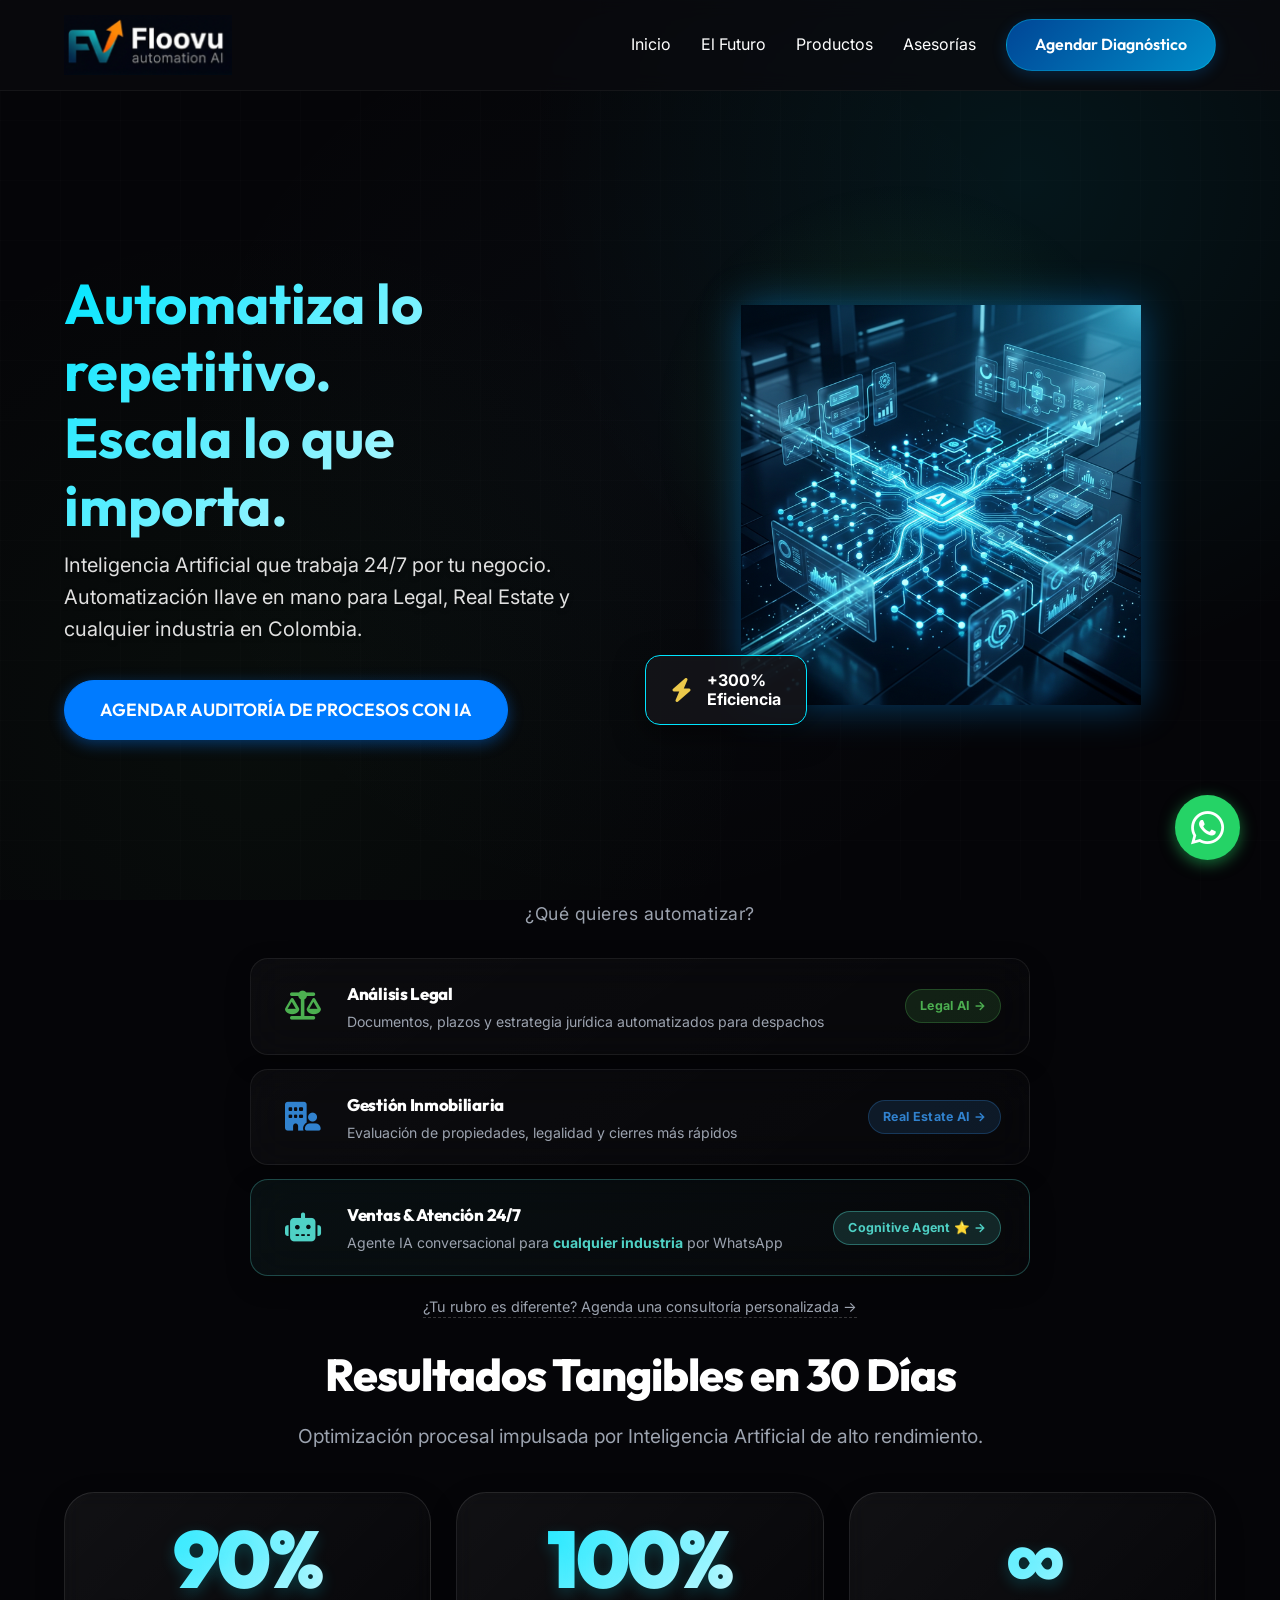
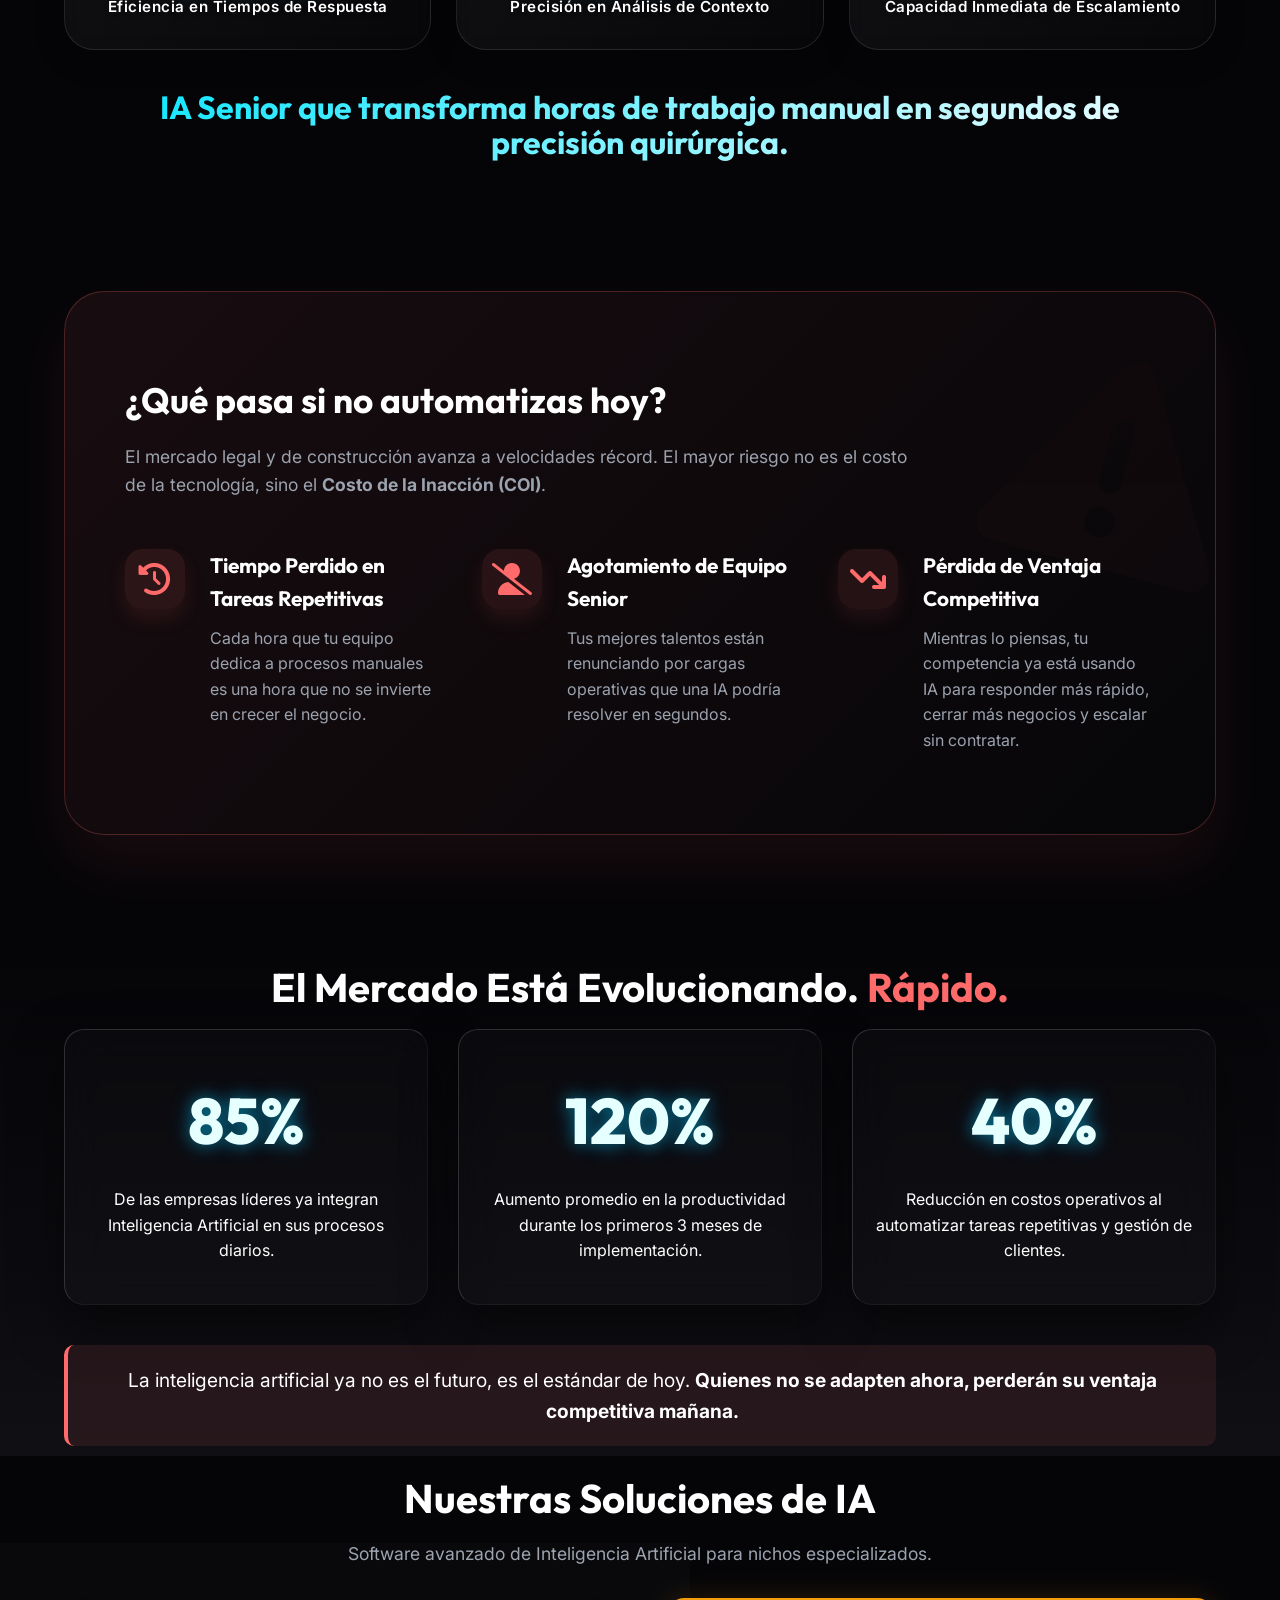
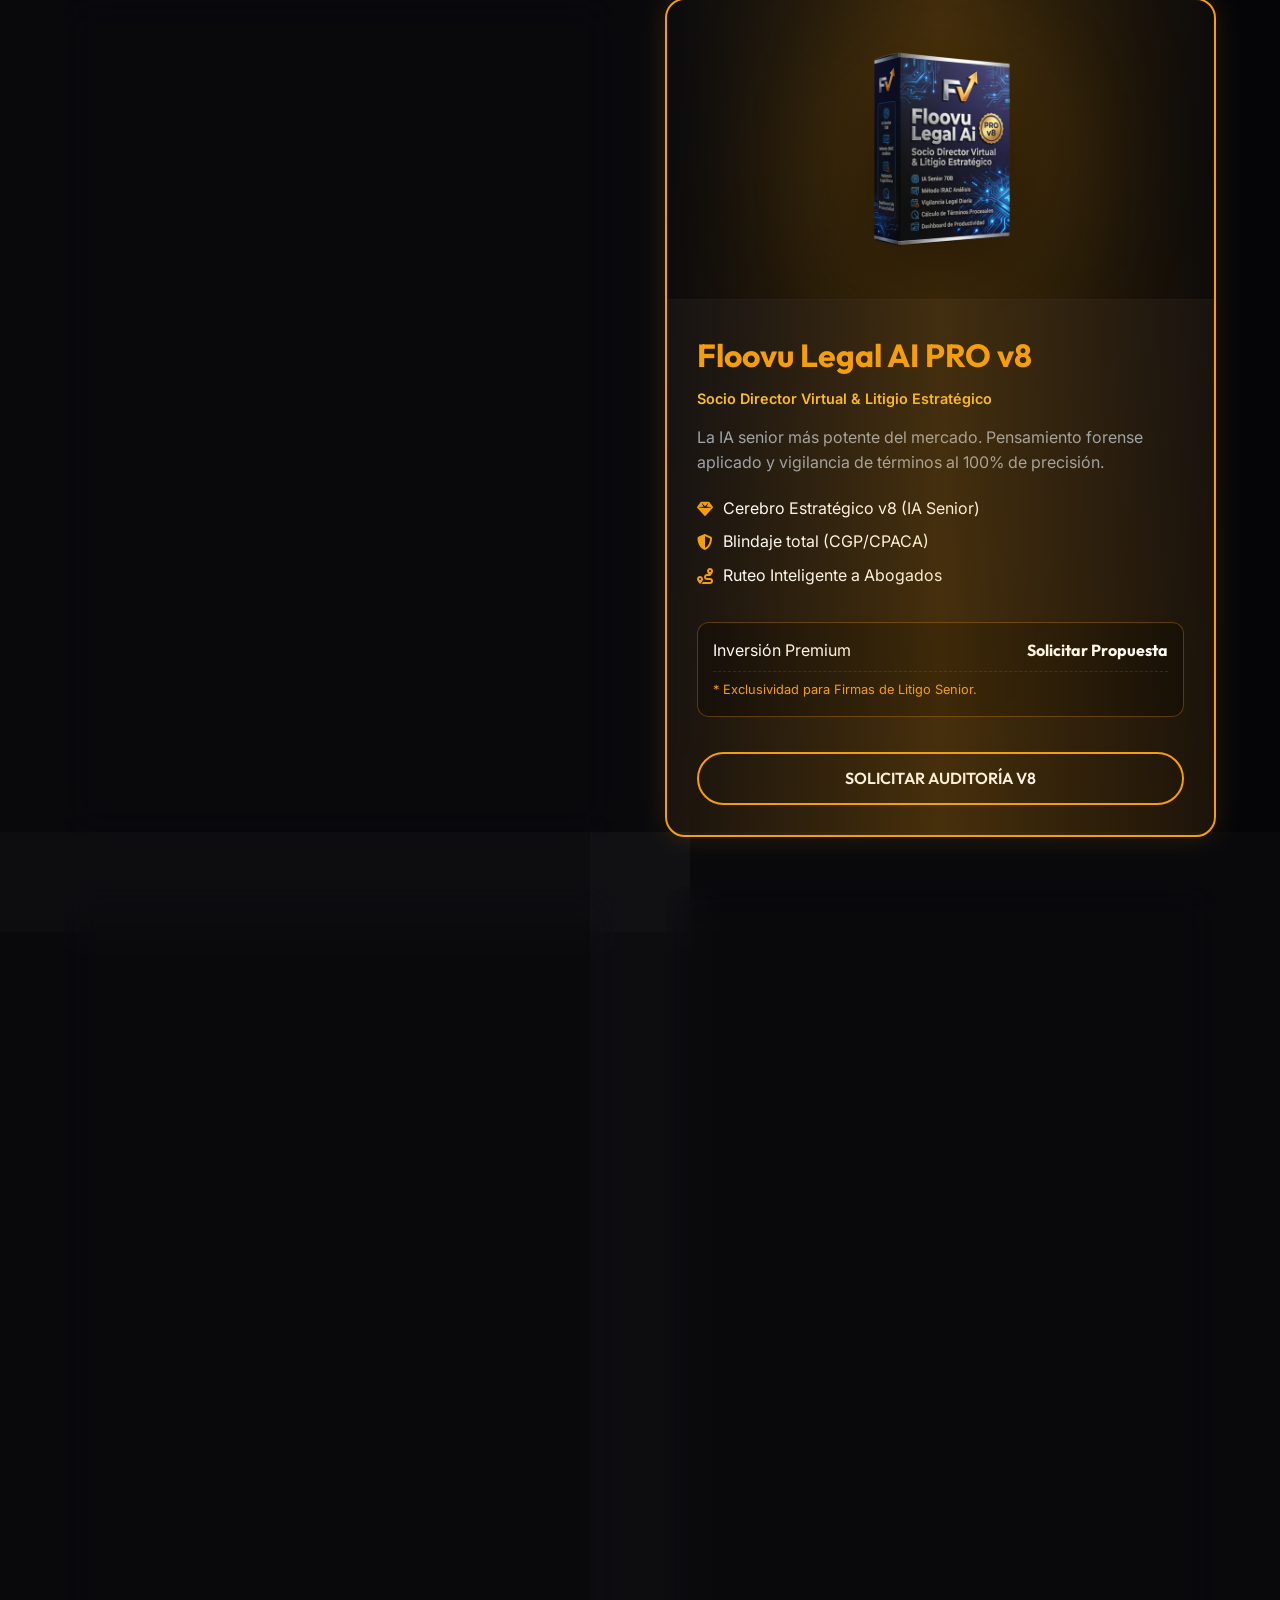
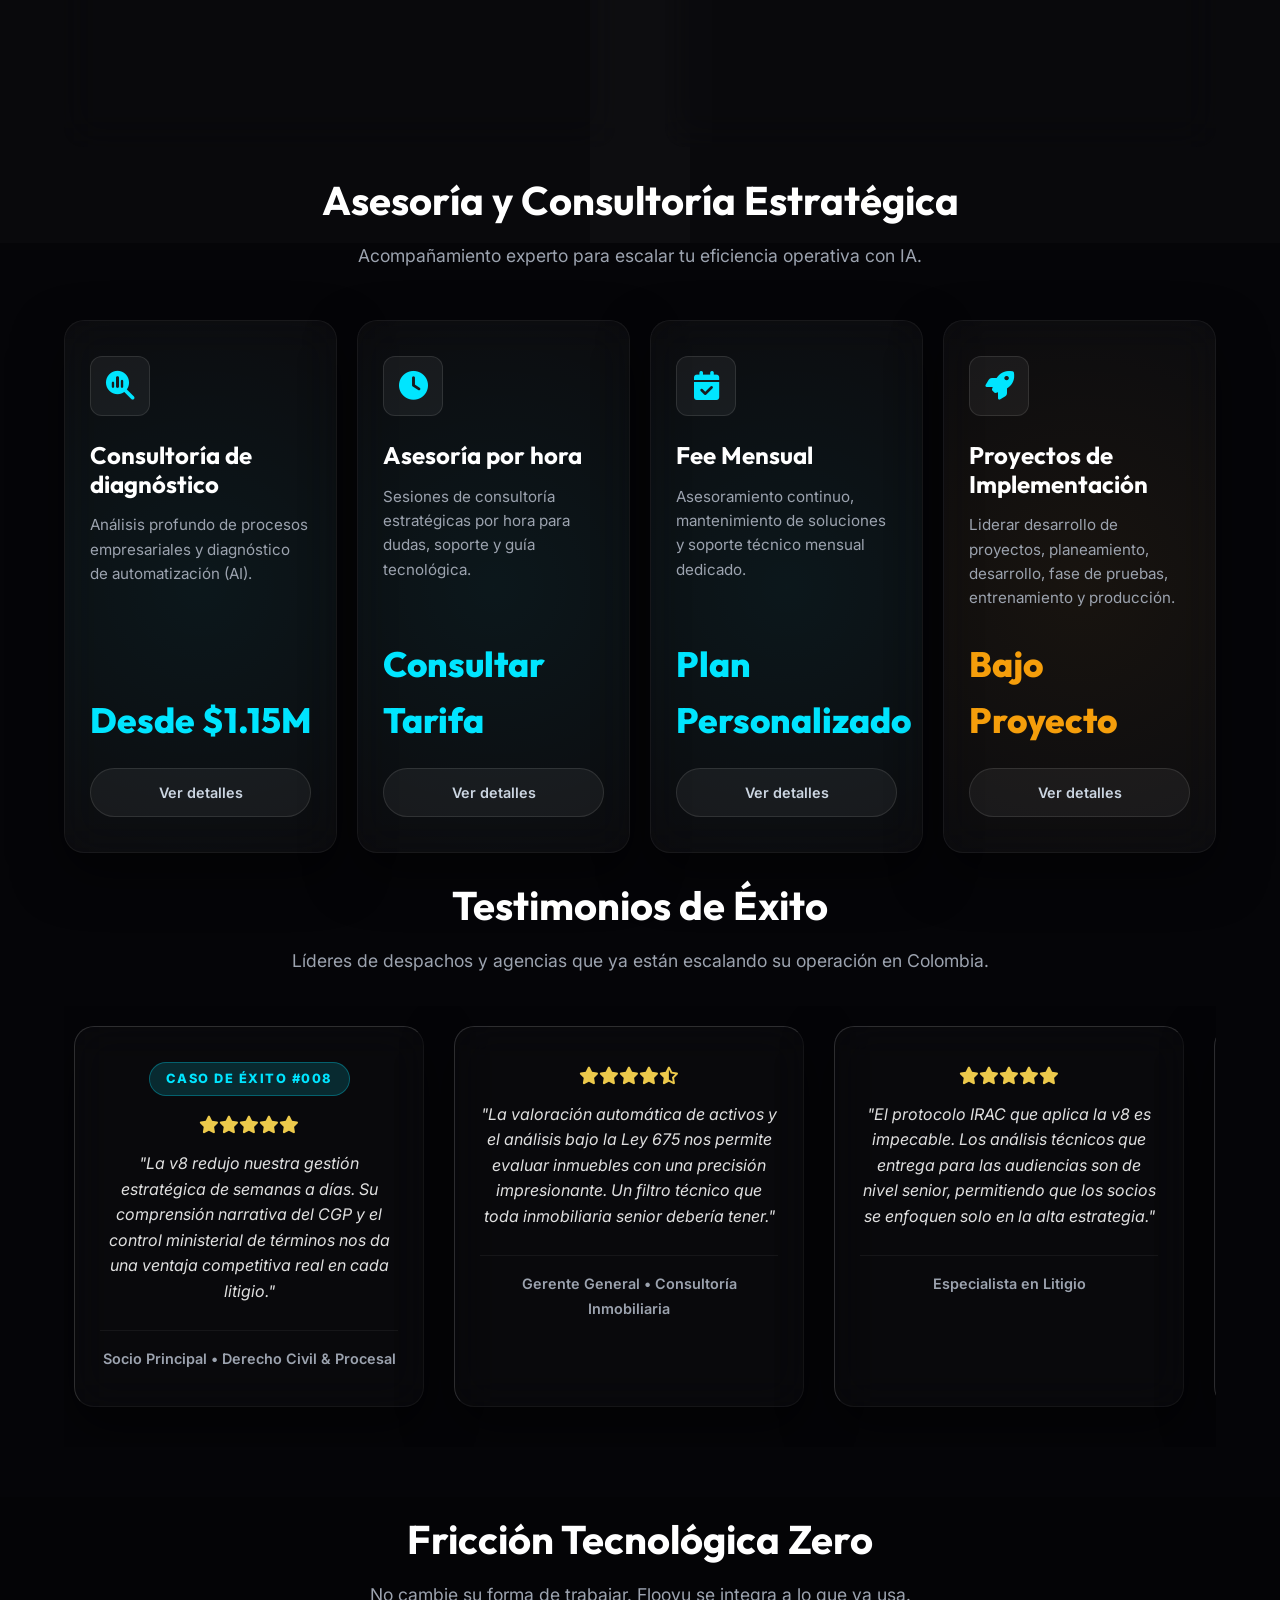
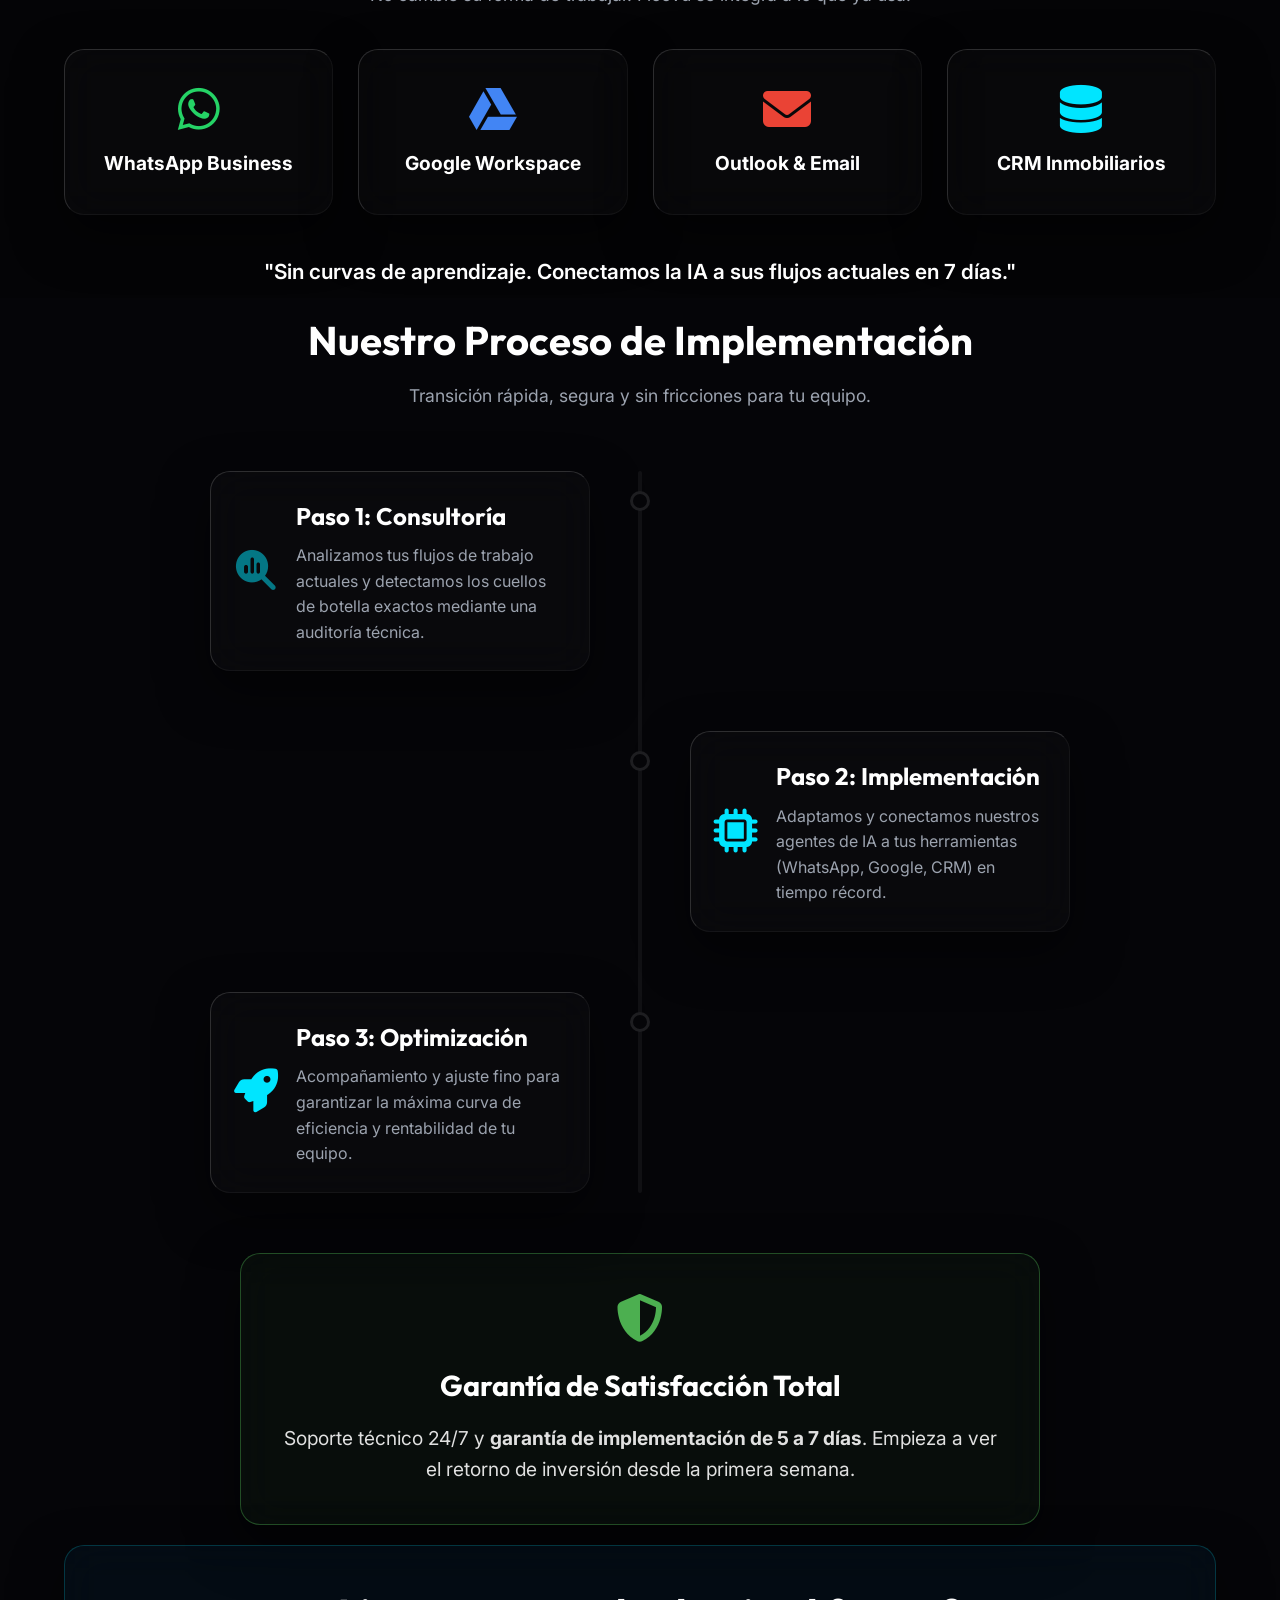
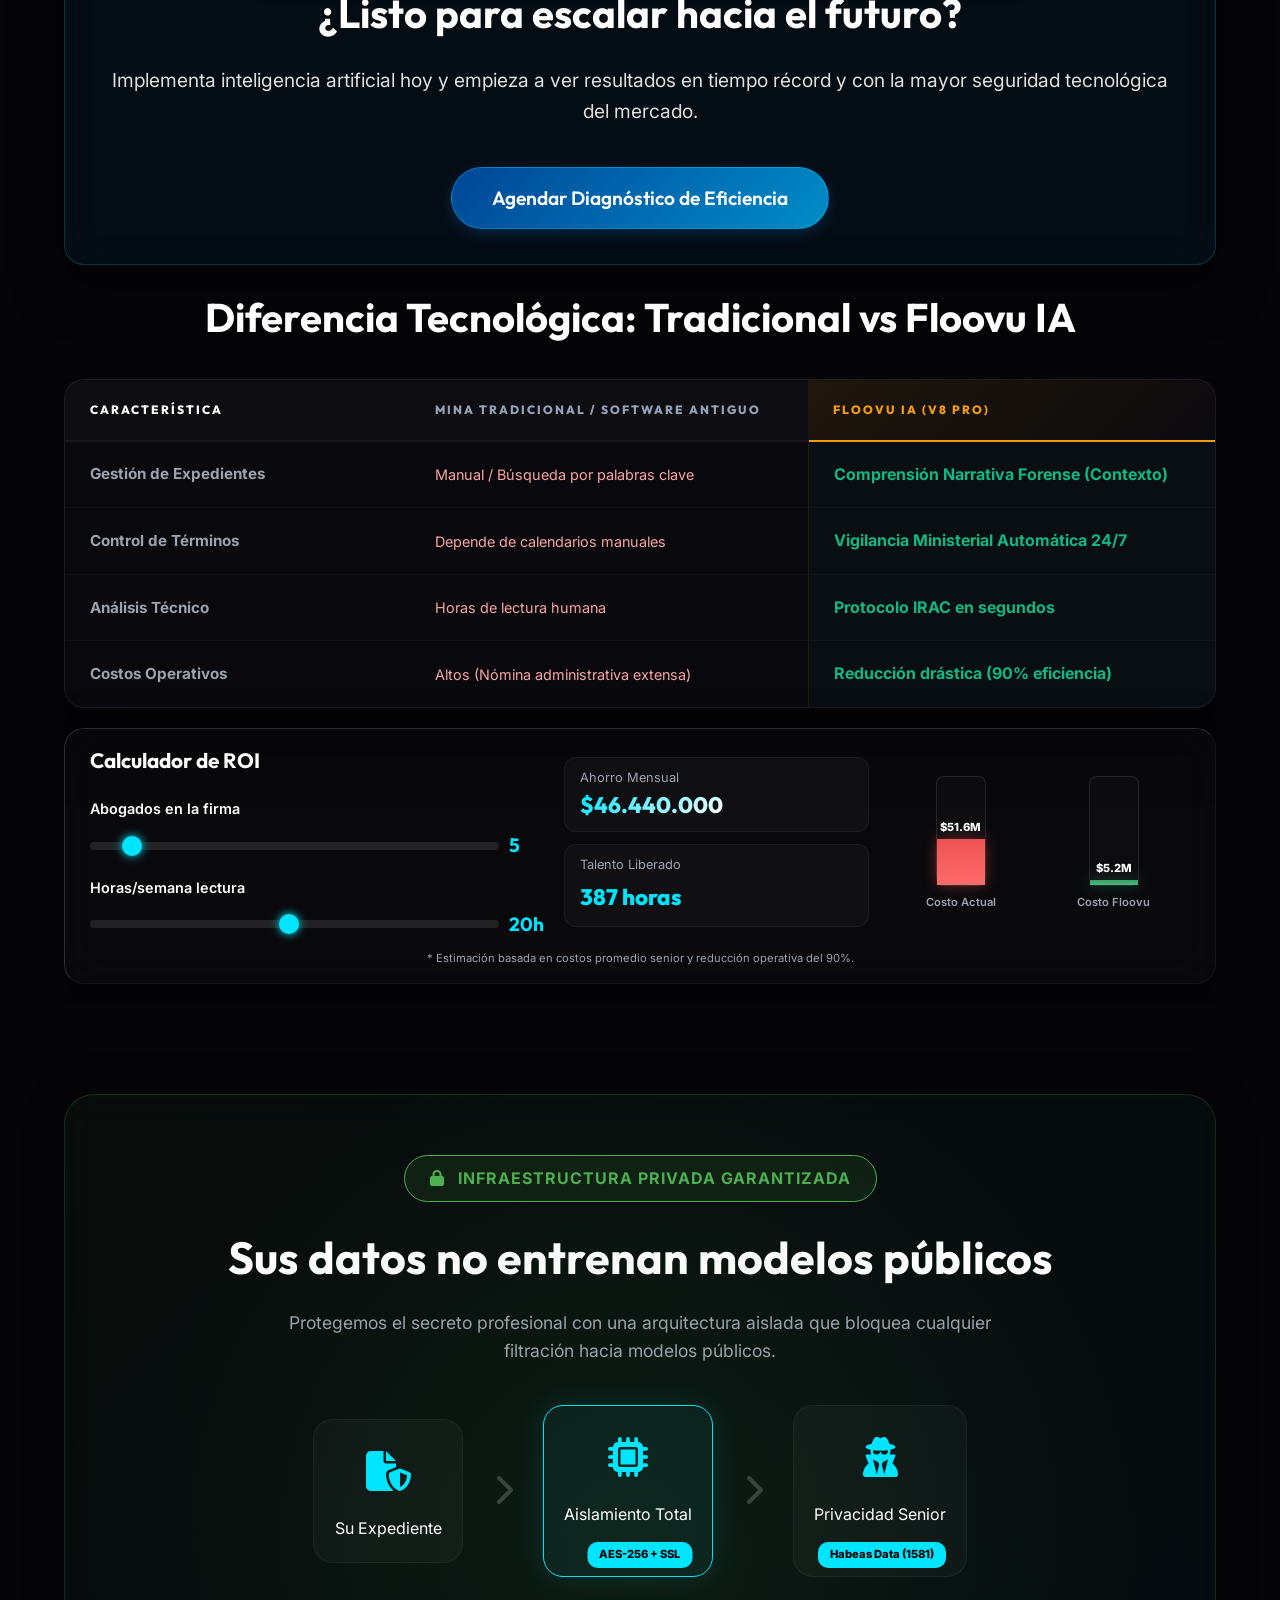
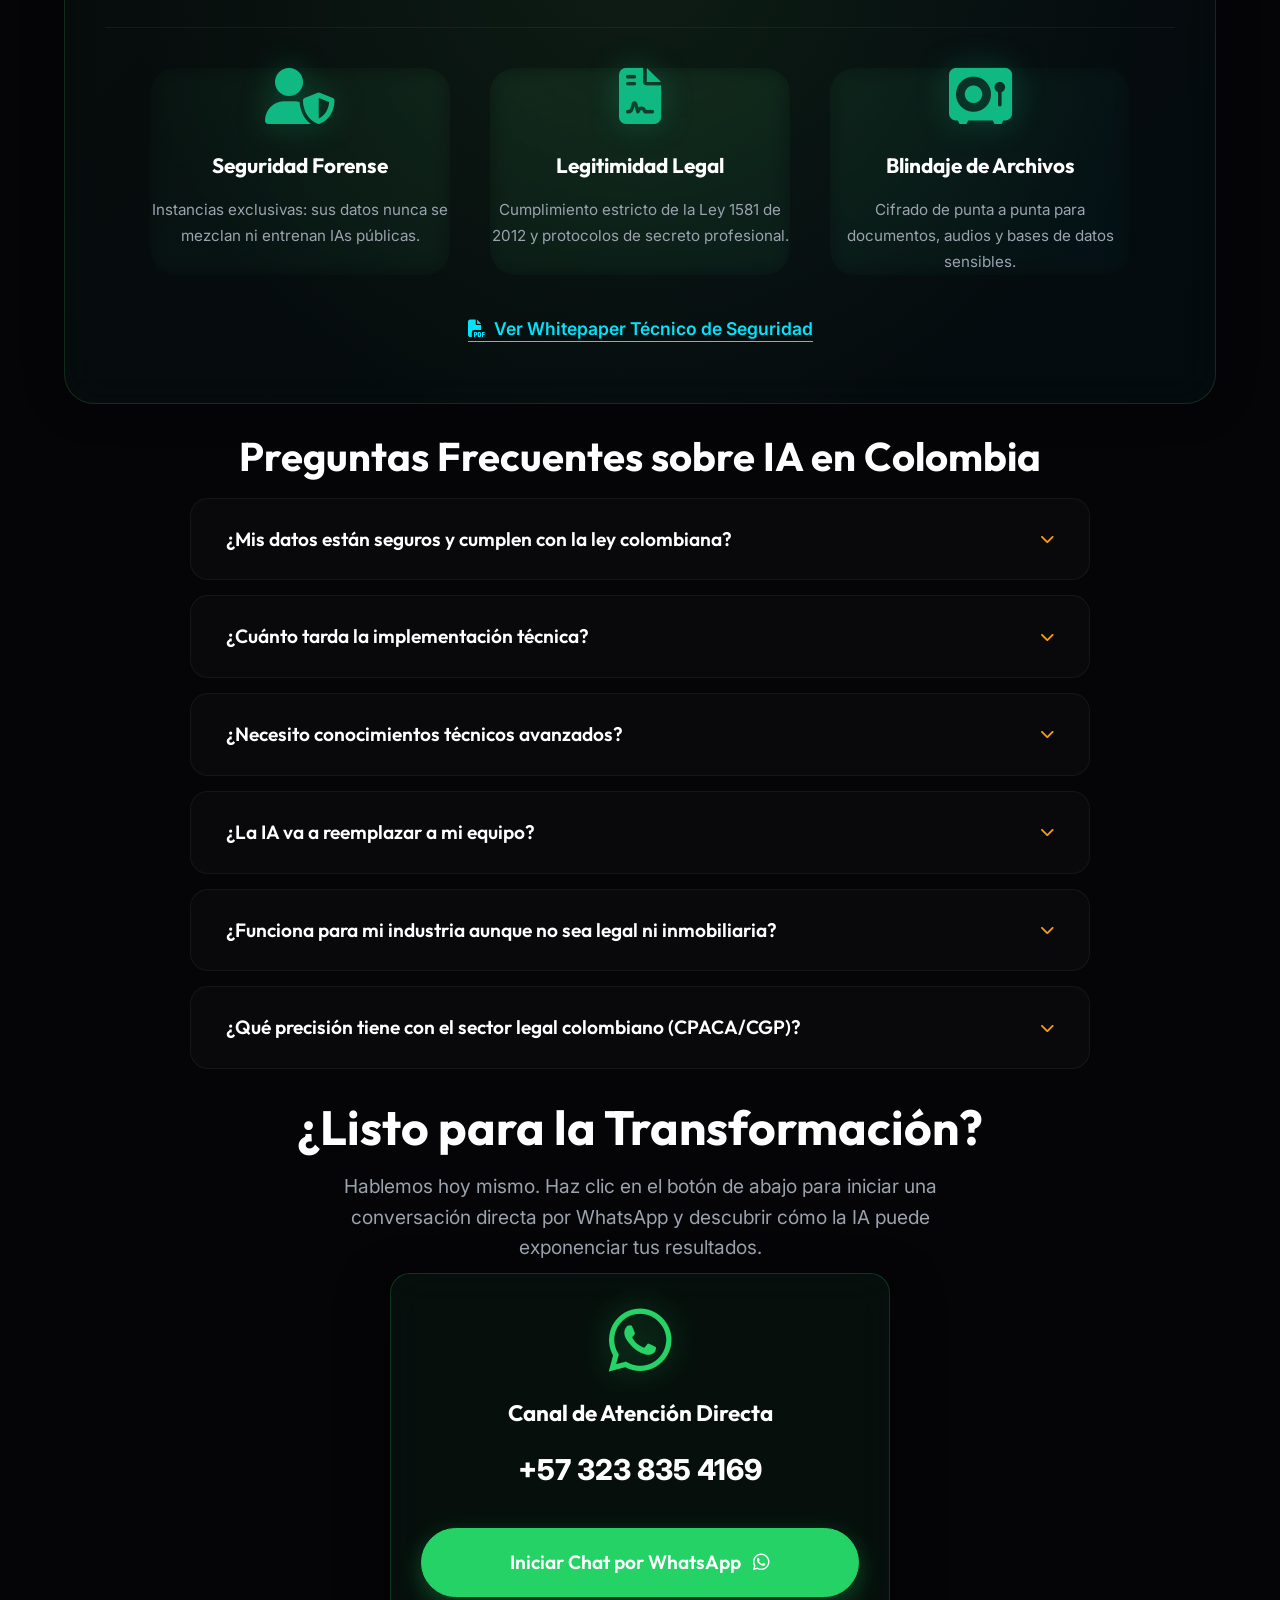
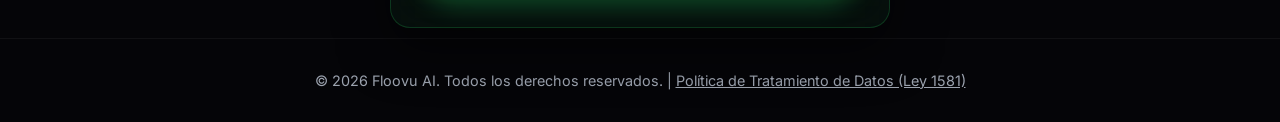
==== commit dffb846d: "Add files via upload" ====
--- a/index.html
+++ b/index.html
@@ -48,12 +48,11 @@
     <section id="inicio" class="hero section">
         <div class="container hero-content">
             <div class="hero-text" data-aos="fade-right" data-aos-duration="1000">
-                <h1 class="gradient-text" id="hero-title" style="line-height: 1.2;">Libere a sus mejores abogados de la carga operativa.
+                <h1 class="gradient-text" id="hero-title" style="line-height: 1.2;">Automatiza lo repetitivo.<br>Escala lo que importa.
                 </h1>
                 <p
                     style="color: #e0e0e0; text-shadow: 0 2px 4px rgba(0,0,0,0.5); font-size: 1.25rem; margin-bottom: 35px; line-height: 1.6;">
-                    Escale su despacho con Inteligencia Artificial que factura mientras usted duerme. Automatización
-                    llave en mano para Real Estate y Sector Legal en Colombia.</p>
+                    Inteligencia Artificial que trabaja 24/7 por tu negocio. Automatización llave en mano para Legal, Real Estate y cualquier industria en Colombia.</p>
                 <div class="hero-buttons">
                     <a href="#contacto" class="btn btn-primary btn-cta"
                         style="font-size: 1.1rem; padding: 15px 35px; background: #007BFF; border-color: #007BFF; box-shadow: 0 4px 15px rgba(0,123,255,0.4); text-transform: uppercase;">Agendar Auditoría de Procesos con IA</a>
@@ -74,24 +73,48 @@
         <div class="bg-glow"></div>
     </section>
 
-    <!-- Punto 7: Efecto Espejo (Selector de Perfil) -->
-    <section class="section" style="padding-top: 0;">
+    <!-- Selector de Soluciones -->
+    <section class="section" style="padding-top: 0; padding-bottom: 10px;">
         <div class="container">
-            <div class="profile-selector" data-aos="fade-up">
-                <button class="profile-btn active" onclick="filterProfile('legal')">
-                    <i class="fa-solid fa-scale-balanced"></i>
-                    <div>
-                        <h4>Soy Abogado / Firma</h4>
-                        <p>Busco eficiencia procesal y blindaje</p>
-                    </div>
-                </button>
-                <button class="profile-btn" onclick="filterProfile('realestate')">
-                    <i class="fa-solid fa-building-user"></i>
-                    <div>
-                        <h4>Soy Inmobiliaria / Agente</h4>
-                        <p>Busco cierres rápidos y automatización</p>
-                    </div>
-                </button>
+            <p class="text-center" style="color: var(--text-muted); font-size: 1.1rem; margin-bottom: 30px; letter-spacing: 0.5px;" data-aos="fade-up">¿Qué quieres automatizar?</p>
+            <div class="solution-selector" data-aos="fade-up" data-aos-delay="100">
+
+                <!-- Legal AI -->
+                <div class="solution-card" onclick="filterProfile('legal')" style="cursor:pointer;">
+                    <div class="solution-icon" style="color: #4CAF50;"><i class="fa-solid fa-scale-balanced"></i></div>
+                    <div class="solution-body">
+                        <h4>Análisis Legal</h4>
+                        <p>Documentos, plazos y estrategia jurídica automatizados para despachos</p>
+                    </div>
+                    <span class="solution-badge" style="background: rgba(76,175,80,0.15); color: #4CAF50; border-color: rgba(76,175,80,0.3);">Legal AI →</span>
+                </div>
+
+                <!-- Real Estate AI -->
+                <div class="solution-card" onclick="filterProfile('realestate')" style="cursor:pointer;">
+                    <div class="solution-icon" style="color: #3182ce;"><i class="fa-solid fa-building-user"></i></div>
+                    <div class="solution-body">
+                        <h4>Gestión Inmobiliaria</h4>
+                        <p>Evaluación de propiedades, legalidad y cierres más rápidos</p>
+                    </div>
+                    <span class="solution-badge" style="background: rgba(49,130,206,0.15); color: #3182ce; border-color: rgba(49,130,206,0.3);">Real Estate AI →</span>
+                </div>
+
+                <!-- Cognitive Agent - DESTACADO -->
+                <div class="solution-card solution-featured" onclick="location.href='cognitive-agent.html'" style="cursor:pointer;">
+                    <div class="solution-icon" style="color: #4FD1C5;"><i class="fa-solid fa-robot"></i></div>
+                    <div class="solution-body">
+                        <h4>Ventas & Atención 24/7</h4>
+                        <p>Agente IA conversacional para <strong style="color:#4FD1C5;">cualquier industria</strong> por WhatsApp</p>
+                    </div>
+                    <span class="solution-badge" style="background: rgba(79,209,197,0.15); color: #4FD1C5; border-color: rgba(79,209,197,0.4);">Cognitive Agent ⭐ →</span>
+                </div>
+
+            </div>
+            <div class="text-center" style="margin-top: 18px;" data-aos="fade-up" data-aos-delay="200">
+                <a href="#contacto" style="color: var(--text-muted); font-size: 0.9rem; text-decoration: none; border-bottom: 1px dashed rgba(255,255,255,0.2); padding-bottom: 2px; transition: color 0.2s;"
+                   onmouseover="this.style.color='#fff'" onmouseout="this.style.color=''">
+                    ¿Tu rubro es diferente? Agenda una consultoría personalizada →
+                </a>
             </div>
         </div>
     </section>
@@ -136,8 +159,8 @@
                     <div class="coi-item">
                         <div class="coi-icon"><i class="fa-solid fa-clock-rotate-left"></i></div>
                         <div class="coi-text">
-                            <h4>Vencimiento de Términos</h4>
-                            <p>El error humano en el CGP/CPACA puede costar millones en multas o procesos perdidos por un solo día de descuido.</p>
+                            <h4>Tiempo Perdido en Tareas Repetitivas</h4>
+                            <p>Cada hora que tu equipo dedica a procesos manuales es una hora que no se invierte en crecer el negocio.</p>
                         </div>
                     </div>
                     <div class="coi-item">
@@ -151,7 +174,7 @@
                         <div class="coi-icon"><i class="fa-solid fa-arrow-trend-down"></i></div>
                         <div class="coi-text">
                             <h4>Pérdida de Ventaja Competitiva</h4>
-                            <p>Mientras lo piensas, tu competencia ya está usando Floovu para responder 90% más rápido que tú.</p>
+                            <p>Mientras lo piensas, tu competencia ya está usando IA para responder más rápido, cerrar más negocios y escalar sin contratar.</p>
                         </div>
                     </div>
                 </div>
@@ -322,7 +345,7 @@
                         <ul class="features-list">
                             <li><i class="fa-solid fa-brain" style="color: #4FD1C5;"></i> Memoria Cognitiva (Auto-Aprendizaje)</li>
                             <li><i class="fa-brands fa-whatsapp" style="color: #4FD1C5;"></i> Flujos WhatsApp & Google Sheets</li>
-                            <li><i class="fa-solid fa-cart-shopping" style="color: #4FD1C5;"></i> Conversiones & Pagos 24/7</li>
+                            <li><i class="fa-solid fa-cart-shopping" style="color: #4FD1C5;"></i> Conversiones & Cierres 24/7</li>
                         </ul>
 
                         <div class="pricing">
@@ -842,16 +865,21 @@
                         capacitación técnica compleja.</div>
                 </div>
 
-                <!-- Punto 13: FAQ de Objeciones Reales -->
+                <!-- Objeciones Reales -->
                 <div class="faq-item" data-aos="fade-up">
-                    <div class="faq-question">¿La IA va a reemplazar a mis abogados? <i
+                    <div class="faq-question">¿La IA va a reemplazar a mi equipo? <i
                             class="fa-solid fa-chevron-down"></i></div>
-                    <div class="faq-answer"><strong>No.</strong> Les quita el trabajo de pasante para que ellos puedan litigar como socios. La IA maneja la carga operativa, pero el pensamiento estratégico siempre será humano.</div>
+                    <div class="faq-answer"><strong>No.</strong> Les quita el trabajo operativo repetitivo para que puedan enfocarse en lo estratégico. La IA maneja la carga rutinaria, pero el criterio y la relación con el cliente siempre serán humanos.</div>
                 </div>
                 <div class="faq-item" data-aos="fade-up">
-                    <div class="faq-question">¿Qué precisión tiene con el Código de Procedimiento Administrativo (CPACA)? <i
+                    <div class="faq-question">¿Funciona para mi industria aunque no sea legal ni inmobiliaria? <i
                             class="fa-solid fa-chevron-down"></i></div>
-                    <div class="faq-answer">Floovu PRO v8 está entrenado específicamente en la narrativa forense colombiana. Entiende la diferencia entre términos de días hábiles e irrigados, y conoce la prelación minsterial del CPACA y el CGP al detalle.</div>
+                    <div class="faq-answer">Sí. El <strong>Cognitive Agent</strong> está diseñado para adaptarse a cualquier industria: restaurantes, tiendas, academias, consultorios, constructoras y más. Agenda una consultoría y evaluamos tu caso específico sin costo.</div>
+                </div>
+                <div class="faq-item" data-aos="fade-up">
+                    <div class="faq-question">¿Qué precisión tiene con el sector legal colombiano (CPACA/CGP)? <i
+                            class="fa-solid fa-chevron-down"></i></div>
+                    <div class="faq-answer">Floovu Legal AI PRO v8 está entrenado específicamente en la narrativa forense colombiana. Entiende términos de días hábiles, prelación ministerial del CPACA y del CGP al detalle, reduciendo a cero el riesgo por vencimientos.</div>
                 </div>
             </div>
         </div>
--- a/styles.css
+++ b/styles.css
@@ -1292,6 +1292,96 @@
     transform: translateY(-3px);
 }
 
+/* ===== SOLUTION SELECTOR (nuevo) ===== */
+.solution-selector {
+    display: flex;
+    flex-direction: column;
+    gap: 14px;
+    max-width: 780px;
+    margin: 0 auto 10px;
+}
+
+.solution-card {
+    display: flex;
+    align-items: center;
+    gap: 20px;
+    padding: 22px 28px;
+    border-radius: 18px;
+    background: linear-gradient(145deg, rgba(255,255,255,0.03), rgba(255,255,255,0.01));
+    border: 1px solid rgba(255,255,255,0.07);
+    backdrop-filter: blur(20px);
+    -webkit-backdrop-filter: blur(20px);
+    transition: all 0.35s cubic-bezier(0.4, 0, 0.2, 1);
+    box-shadow: 0 8px 25px rgba(0,0,0,0.25);
+}
+
+.solution-card:hover {
+    transform: translateX(6px);
+    border-color: rgba(255,255,255,0.18);
+    background: rgba(255,255,255,0.05);
+    box-shadow: 0 12px 35px rgba(0,0,0,0.35);
+}
+
+.solution-featured {
+    border-color: rgba(79,209,197,0.3) !important;
+    background: linear-gradient(145deg, rgba(79,209,197,0.06), rgba(255,255,255,0.01)) !important;
+}
+
+.solution-featured:hover {
+    border-color: rgba(79,209,197,0.55) !important;
+    box-shadow: 0 12px 35px rgba(79,209,197,0.15) !important;
+}
+
+.solution-icon {
+    font-size: 1.8rem;
+    width: 48px;
+    text-align: center;
+    flex-shrink: 0;
+}
+
+.solution-body {
+    flex: 1;
+}
+
+.solution-body h4 {
+    font-size: 1.05rem;
+    font-weight: 800;
+    color: #fff;
+    margin: 0 0 4px;
+    letter-spacing: -0.3px;
+}
+
+.solution-body p {
+    font-size: 0.88rem;
+    color: var(--text-muted);
+    margin: 0;
+    line-height: 1.4;
+}
+
+.solution-badge {
+    flex-shrink: 0;
+    font-size: 0.78rem;
+    font-weight: 700;
+    padding: 6px 14px;
+    border-radius: 20px;
+    border: 1px solid;
+    letter-spacing: 0.3px;
+    white-space: nowrap;
+}
+
+@media (max-width: 600px) {
+    .solution-card {
+        flex-wrap: wrap;
+        gap: 12px;
+        padding: 18px 20px;
+    }
+    .solution-badge {
+        width: 100%;
+        text-align: center;
+    }
+}
+/* ===================================== */
+
 /* Costo de Inacci�n (COI) */
 .coi-section {
     background: linear-gradient(135deg, rgba(255, 107, 107, 0.08), rgba(10, 10, 15, 0.2));
@@ -1658,8 +1748,8 @@
 /* ROI Calculator */
 .calculator-grid {
     display: grid;
-    grid-template-columns: 1fr 0.8fr 0.8fr;
-    gap: 20px;
+    grid-template-columns: 1.2fr 0.8fr 0.8fr;
+    gap: 15px;
     align-items: center;
 }
 
@@ -1674,7 +1764,7 @@
 .slider-container {
     display: flex;
     align-items: center;
-    gap: 20px;
+    gap: 10px;
 }
 
 .roi-slider {
@@ -1702,8 +1792,8 @@
     font-weight: 700;
     color: var(--primary);
     font-size: 1.2rem;
-    min-width: 50px;
-    text-align: right;
+    min-width: 40px;
+    text-align: left;
 }
 
 .calc-results {
@@ -1783,10 +1873,10 @@
 .flow-step {
     background: rgba(255, 255, 255, 0.03);
     border: 1px solid rgba(255, 255, 255, 0.05);
-    padding: 30px;
-    border-radius: 25px;
+    padding: 20px;
+    border-radius: 20px;
     text-align: center;
-    min-width: 180px;
+    min-width: 150px;
     position: relative;
     transition: var(--transition);
 }
@@ -1826,10 +1916,15 @@
     white-space: nowrap;
 }
 
-@media (max-width: 992px) {
+@media (max-width: 1024px) {
     .calculator-grid {
         grid-template-columns: 1fr;
-        gap: 20px;
+        gap: 25px;
+    }
+    
+    .roi-chart {
+        height: 140px;
+        margin: 40px auto 20px;
     }
 }
 
@@ -1854,26 +1949,29 @@
 
 .tooltip-box {
     visibility: hidden;
-    width: 220px;
-    background-color: rgba(10, 15, 30, 0.95);
+    width: 320px;
+    background-color: rgba(5, 8, 15, 0.98);
     color: #fff;
     text-align: center;
     border-radius: 12px;
-    padding: 12px;
+    padding: 18px;
     position: absolute;
-    z-index: 1001;
-    bottom: 150%;
+    z-index: 2000;
+    bottom: calc(100% + 15px);
     left: 50%;
     transform: translateX(-50%) translateY(10px);
     opacity: 0;
     transition: all 0.3s cubic-bezier(0.4, 0, 0.2, 1);
-    backdrop-filter: blur(10px);
+    backdrop-filter: blur(20px);
     border: 1px solid var(--primary);
-    box-shadow: 0 10px 30px rgba(0, 0, 0, 0.8), 0 0 15px var(--glow-cyan);
-    font-size: 0.85rem;
+    box-shadow: 0 20px 40px rgba(0, 0, 0, 0.9);
+    font-size: 0.95rem;
     font-weight: 400;
-    line-height: 1.4;
+    line-height: 1.6;
     pointer-events: none;
+    white-space: normal !important;
+    word-break: normal;
+    overflow-wrap: break-word;
 }
 
 .tooltip-box::after {
@@ -2107,9 +2205,10 @@
     display: flex;
     justify-content: space-around;
     align-items: flex-end;
-    height: 120px;
+    height: 140px;
     width: 100%;
     margin: 0 auto;
+    position: relative;
 }
 
 .chart-column {
@@ -2120,15 +2219,15 @@
 }
 
 .chart-bar-wrapper {
-    width: 45px;
-    height: 100px;
+    width: 50px;
+    height: 110px;
     background: rgba(255, 255, 255, 0.02);
     border-radius: 8px;
     position: relative;
     display: flex;
     align-items: flex-end;
-    overflow: hidden;
-    border: 1px solid rgba(255, 255, 255, 0.05);
+    overflow: visible;
+    border: 1px solid rgba(255, 255, 255, 0.1);
 }
 
 .chart-bar {
@@ -2150,11 +2249,11 @@
 
 .bar-value {
     position: absolute;
-    top: -22px;
+    top: -20px;
     left: 50%;
     transform: translateX(-50%);
-    font-size: 0.75rem;
-    font-weight: 700;
+    font-size: 0.7rem;
+    font-weight: 800;
     color: #fff;
     white-space: nowrap;
 }
